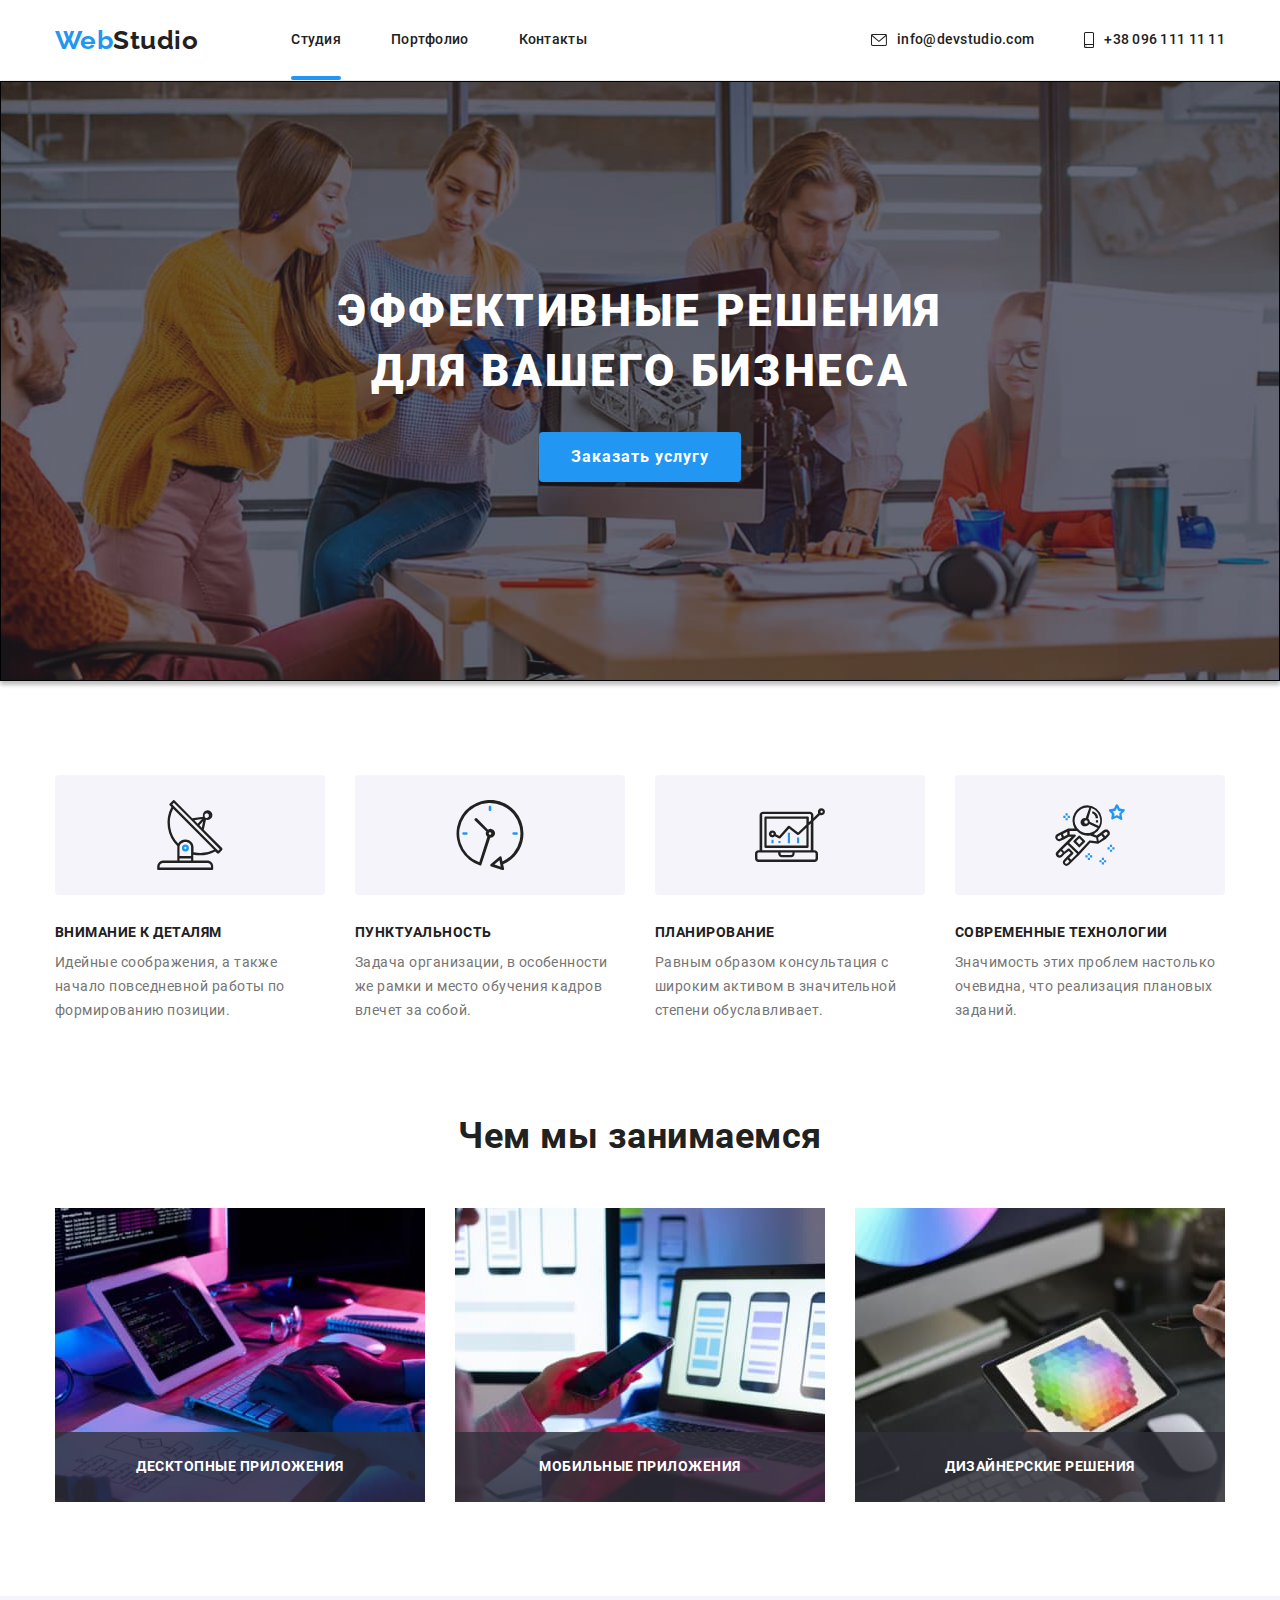
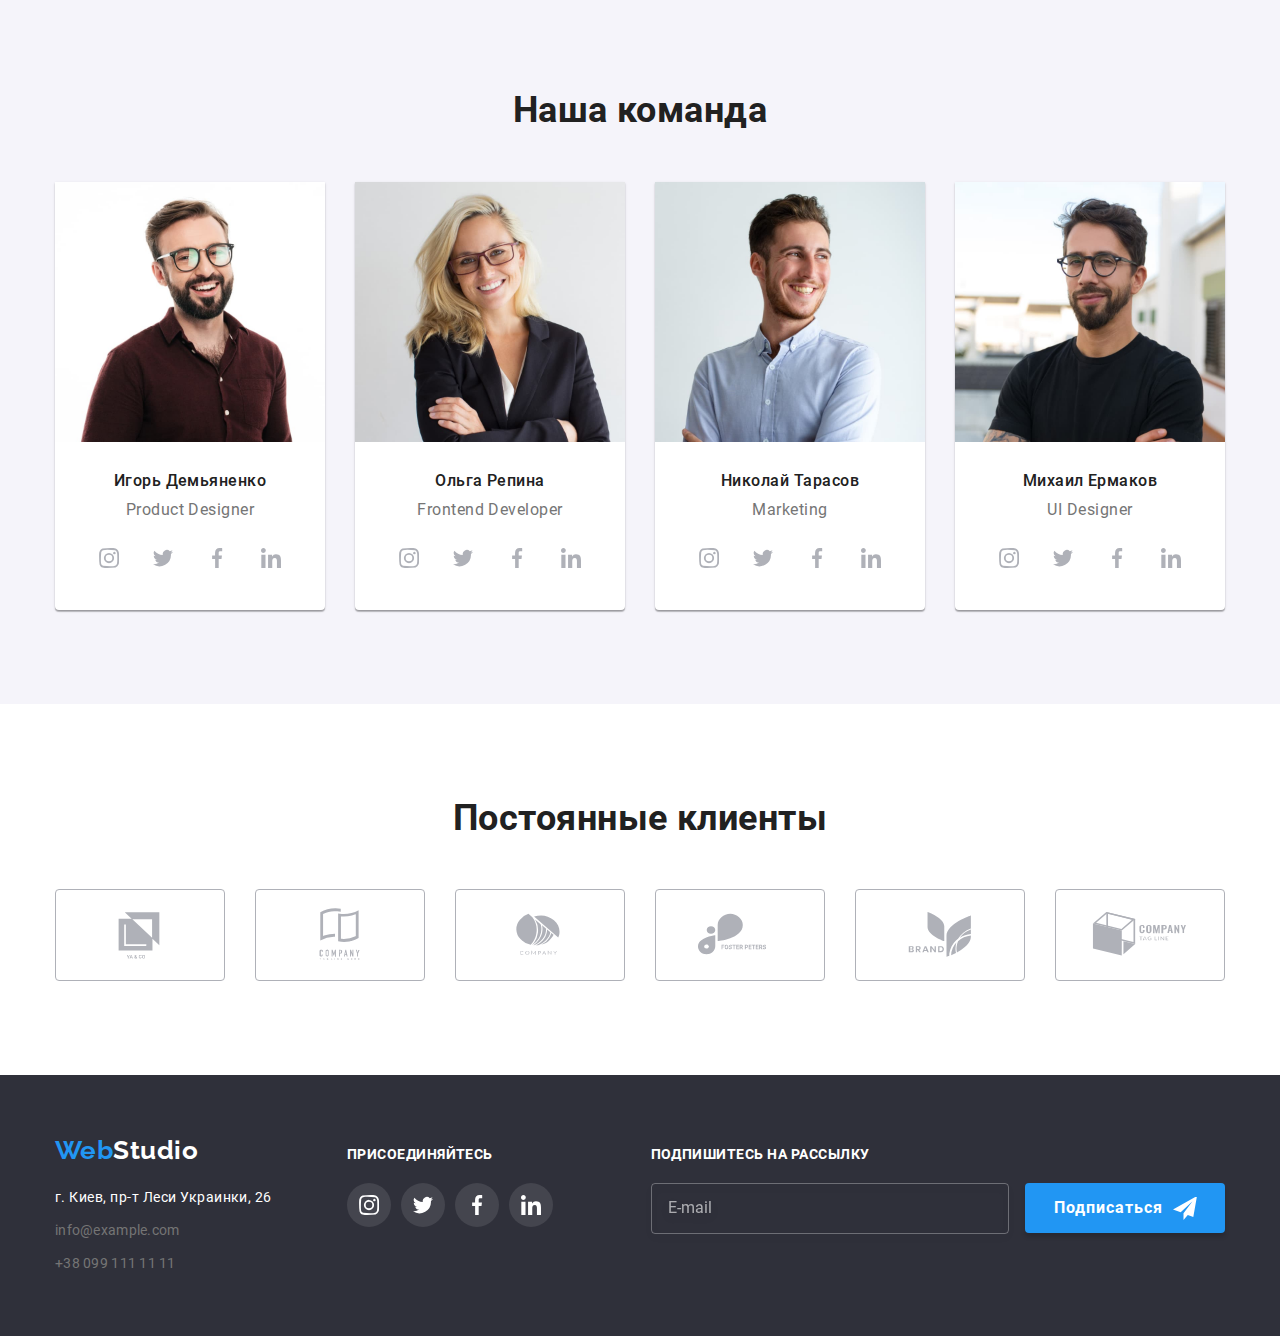
==== index.html @ 1289145c "Initial commit" ====
<!DOCTYPE html>
<html lang="ru">
  <head>
    <meta charset="UTF-8" />
    <meta http-equiv="X-UA-Compatible" content="IE=edge" />
    <meta name="viewport" content="width=device-width, initial-scale=1.0" />
    <title>WebStudio</title>
    <!-- <link rel="preconnect" href="https://fonts.googleapis.com" />
    <link rel="preconnect" href="https://fonts.gstatic.com" crossorigin />
    <link
      href="https://fonts.googleapis.com/css2?family=Raleway:wght@700&family=Roboto:wght@400;500;700;900&display=swap"
      rel="stylesheet"
    /> -->
    <!-- <link
      rel="stylesheet"
      href="https://cdnjs.cloudflare.com/ajax/libs/modern-normalize/1.1.0/modern-normalize.min.css"
      integrity="sha512-wpPYUAdjBVSE4KJnH1VR1HeZfpl1ub8YT/NKx4PuQ5NmX2tKuGu6U/JRp5y+Y8XG2tV+wKQpNHVUX03MfMFn9Q=="
      crossorigin="anonymous"
      referrerpolicy="no-referrer"
    /> -->
    <link rel="stylesheet" href="./css/main.min.css" />
  </head>
  <body>
    <!-- Шапка сайта-->
    <header class="header">
      <div class="container header__container">
        <nav class="nav">
          <a href="./index.html" class="logo logo--primary">
            <span class="logo__web">Web</span>Studio</a
          >
          <ul class="site-nav">
            <li class="site-nav__item">
              <a
                href="./index.html"
                class="site-nav__link site-nav__link--current link"
                >Студия</a
              >
            </li>
            <li class="site-nav__item">
              <a href="./portfolio.html" class="site-nav__link link"
                >Портфолио</a
              >
            </li>
            <li class="site-nav__item">
              <a href="#" class="site-nav__link link">Контакты</a>
            </li>
          </ul>
        </nav>
        <ul class="auth-nav">
          <li class="auth-nav__item">
            <a href="mailto:info@devstudio.com" class="auth-nav__link link"
              ><svg
                class="auth-nav__icon"
                width="16px"
                height="12px"
                aria-hidden="true"
              >
                <use href="./images/symbol-defs.svg#icon-mail"></use>
              </svg>
              info@devstudio.com
            </a>
          </li>
          <li class="auth-nav__item">
            <a href="tel:+380961111111" class="auth-nav__link link">
              <svg
                class="auth-nav__icon"
                width="10px"
                height="16px"
                aria-hidden="true"
              >
                <use href="./images/symbol-defs.svg#icon-phone"></use>
              </svg>
              +38 096 111 11 11
            </a>
          </li>
        </ul>
      </div>
    </header>

    <!-- Уникальный контент сайта -->
    <main>
      <!-- Герой сайта-->
      <section class="hero">
        <div class="container">
          <h1 class="hero__title">Эффективные решения для вашего бизнеса</h1>
          <button type="button" class="hero__button" data-modal-open>
            Заказать услугу
          </button>
        </div>
      </section>
      <!-- Особенности сайта -->
      <section class="feauturies-section section">
        <div class="container">
          <h2 class="visually-hidden">Особенности сайта</h2>
          <ul class="feauturies-section__list">
            <li class="feauturies-section__item">
              <div class="feauturies-section__icon">
                <svg class="feauturies-section__anim" aria-hidden="true">
                  <use href="./images/symbol-defs.svg#icon-antenna"></use>
                </svg>
              </div>
              <h3 class="feauturies-section__title">Внимание к деталям</h3>
              <p class="feauturies-section__text">
                Идейные соображения, а также начало повседневной работы по
                формированию позиции.
              </p>
            </li>
            <li class="feauturies-section__item">
              <div class="feauturies-section__icon">
                <svg class="feauturies-section__anim" aria-hidden="true">
                  <use href="./images/symbol-defs.svg#icon-clock"></use>
                </svg>
              </div>
              <h3 class="feauturies-section__title">Пунктуальность</h3>
              <p class="feauturies-section__text">
                Задача организации, в особенности же рамки и место обучения
                кадров влечет за собой.
              </p>
            </li>
            <li class="feauturies-section__item">
              <div class="feauturies-section__icon">
                <svg class="feauturies-section__anim" aria-hidden="true">
                  <use href="./images/symbol-defs.svg#icon-diagram"></use>
                </svg>
              </div>
              <h3 class="feauturies-section__title">Планирование</h3>
              <p class="feauturies-section__text">
                Равным образом консультация с широким активом в значительной
                степени обуславливает.
              </p>
            </li>
            <li class="feauturies-section__item">
              <div class="feauturies-section__icon">
                <svg class="feauturies-section__anim" aria-hidden="true">
                  <use href="./images/symbol-defs.svg#icon-astronaut"></use>
                </svg>
              </div>
              <h3 class="feauturies-section__title">Современные технологии</h3>
              <p class="feauturies-section__text">
                Значимость этих проблем настолько очевидна, что реализация
                плановых заданий.
              </p>
            </li>
          </ul>
        </div>
      </section>
      <!-- Чем мы занимаемся -->
      <section class="specifics-section section">
        <div class="container">
          <h2 class="specifics-section__title title">Чем мы занимаемся</h2>
          <ul class="specifics-section__list">
            <li>
              <div class="specifics-section__cards">
                <img
                  src="./images/studio/computer.jpg"
                  alt="Компьютер"
                  width="370"
                />
                <div class="specifics-section__depiction">
                  <p class="specifics-section__text">Десктопные приложения</p>
                </div>
              </div>
            </li>
            <li>
              <div class="specifics-section__cards">
                <img
                  src="./images/studio/phone.jpg"
                  alt="Телефон"
                  width="370"
                />
                <div class="specifics-section__depiction">
                  <p class="specifics-section__text">Мобильные приложения</p>
                </div>
              </div>
            </li>
            <li>
              <div class="specifics-section__cards">
                <img
                  src="./images/studio/tablet.jpg"
                  alt="Планшет"
                  width="370"
                />
                <div class="specifics-section__depiction">
                  <p class="specifics-section__text">Дизайнерские решения</p>
                </div>
              </div>
            </li>
          </ul>
        </div>
      </section>
      <!-- Наша команда -->
      <section class="team-section section">
        <div class="container">
          <h2 class="team-section__title title">Наша команда</h2>
          <ul class="team-section__list">
            <li class="team-section__avatar">
              <img
                src="./images/studio/igor.jpg"
                alt="Фото Игоря"
                width="270"
              />
              <div class="team-section__team-wrapper">
                <h3 class="team-section__name">Игорь Демьяненко</h3>
                <p class="team-section__job">Product Designer</p>
                <ul class="social-networks">
                  <li class="social-networks__item">
                    <a
                      class="social-networks__link social-networks__link--in-avatar"
                      href="#"
                    >
                      <svg
                        class="social-networks__icon"
                        aria-label="Перейти на сайт Инстаграм"
                      >
                        <use
                          href="./images/symbol-defs.svg#icon-instagram"
                        ></use>
                      </svg>
                    </a>
                  </li>
                  <li class="social-networks__item">
                    <a
                      class="social-networks__link social-networks__link--in-avatar"
                      href="#"
                    >
                      <svg
                        class="social-networks__icon"
                        aria-label="Перейти на сайт Твиттер"
                      >
                        <use href="./images/symbol-defs.svg#icon-twitter"></use>
                      </svg>
                    </a>
                  </li>
                  <li class="social-networks__item">
                    <a
                      class="social-networks__link social-networks__link--in-avatar"
                      href="#"
                    >
                      <svg
                        class="social-networks__icon"
                        aria-label="Перейти на сайт Фейсбук"
                      >
                        <use
                          href="./images/symbol-defs.svg#icon-facebook"
                        ></use>
                      </svg>
                    </a>
                  </li>
                  <li class="social-networks__item">
                    <a
                      class="social-networks__link social-networks__link--in-avatar"
                      href="#"
                    >
                      <svg
                        class="social-networks__icon"
                        aria-label="Перейти на сайт Линкедин"
                      >
                        <use
                          href="./images/symbol-defs.svg#icon-linkedin"
                        ></use>
                      </svg>
                    </a>
                  </li>
                </ul>
              </div>
            </li>
            <li class="team-section__avatar">
              <img
                src="./images/studio/olga.jpg"
                alt="Фото Ольги"
                width="270"
              />
              <div class="team-section__team-wrapper">
                <h3 class="team-section__name">Ольга Репина</h3>
                <p class="team-section__job">Frontend Developer</p>
                <ul class="social-networks">
                  <li class="social-networks__item">
                    <a
                      class="social-networks__link social-networks__link--in-avatar"
                      href="#"
                    >
                      <svg
                        class="social-networks__icon"
                        aria-label="Перейти на сайт Инстаграм"
                      >
                        <use
                          href="./images/symbol-defs.svg#icon-instagram"
                        ></use>
                      </svg>
                    </a>
                  </li>
                  <li class="social-networks__item">
                    <a
                      class="social-networks__link social-networks__link--in-avatar"
                      href="#"
                    >
                      <svg
                        class="social-networks__icon"
                        aria-label="Перейти на сайт Твиттер"
                      >
                        <use href="./images/symbol-defs.svg#icon-twitter"></use>
                      </svg>
                    </a>
                  </li>
                  <li class="social-networks__item">
                    <a
                      class="social-networks__link social-networks__link--in-avatar"
                      href="#"
                    >
                      <svg
                        class="social-networks__icon"
                        aria-label="Перейти на сайт Фейсбук"
                      >
                        <use
                          href="./images/symbol-defs.svg#icon-facebook"
                        ></use>
                      </svg>
                    </a>
                  </li>
                  <li class="social-networks__item">
                    <a
                      class="social-networks__link social-networks__link--in-avatar"
                      href="#"
                    >
                      <svg
                        class="social-networks__icon"
                        aria-label="Перейти на сайт Линкедин"
                      >
                        <use
                          href="./images/symbol-defs.svg#icon-linkedin"
                        ></use>
                      </svg>
                    </a>
                  </li>
                </ul>
              </div>
            </li>
            <li class="team-section__avatar">
              <img
                src="./images/studio/nikolay.jpg"
                alt="Фото Николая"
                width="270"
              />
              <div class="team-section__team-wrapper">
                <h3 class="team-section__name">Николай Тарасов</h3>
                <p class="team-section__job">Marketing</p>
                <ul class="social-networks">
                  <li class="social-networks__item">
                    <a
                      class="social-networks__link social-networks__link--in-avatar"
                      href="#"
                    >
                      <svg
                        class="social-networks__icon"
                        aria-label="Перейти на сайт Инстаграм"
                      >
                        <use
                          href="./images/symbol-defs.svg#icon-instagram"
                        ></use>
                      </svg>
                    </a>
                  </li>
                  <li class="social-networks__item">
                    <a
                      class="social-networks__link social-networks__link--in-avatar"
                      href="#"
                    >
                      <svg
                        class="social-networks__icon"
                        aria-label="Перейти на сайт Таиттер"
                      >
                        <use href="./images/symbol-defs.svg#icon-twitter"></use>
                      </svg>
                    </a>
                  </li>
                  <li class="social-networks__item">
                    <a
                      class="social-networks__link social-networks__link--in-avatar"
                      href="#"
                    >
                      <svg
                        class="social-networks__icon"
                        aria-label="Перейти на сайт Фейсбук"
                      >
                        <use
                          href="./images/symbol-defs.svg#icon-facebook"
                        ></use>
                      </svg>
                    </a>
                  </li>
                  <li class="social-networks__item">
                    <a
                      class="social-networks__link social-networks__link--in-avatar"
                      href="#"
                    >
                      <svg
                        class="social-networks__icon"
                        aria-label="Перейти на сайт Линкедин"
                      >
                        <use
                          href="./images/symbol-defs.svg#icon-linkedin"
                        ></use>
                      </svg>
                    </a>
                  </li>
                </ul>
              </div>
            </li>
            <li class="team-section__avatar">
              <img
                src="./images/studio/michael.jpg"
                alt="Фото Михаила"
                width="270"
              />
              <div class="team-section__team-wrapper">
                <h3 class="team-section__name">Михаил Ермаков</h3>
                <p class="team-section__job">UI Designer</p>
                <ul class="social-networks">
                  <li class="social-networks__item">
                    <a
                      class="social-networks__link social-networks__link--in-avatar"
                      href="#"
                    >
                      <svg
                        class="social-networks__icon"
                        aria-label="Перейти на сайт Инстаграм"
                      >
                        <use
                          href="./images/symbol-defs.svg#icon-instagram"
                        ></use>
                      </svg>
                    </a>
                  </li>
                  <li class="social-networks__item">
                    <a
                      class="social-networks__link social-networks__link--in-avatar"
                      href="#"
                    >
                      <svg
                        class="social-networks__icon"
                        aria-label="Перейти на сайт Твиттер"
                      >
                        <use href="./images/symbol-defs.svg#icon-twitter"></use>
                      </svg>
                    </a>
                  </li>
                  <li class="social-networks__item">
                    <a
                      class="social-networks__link social-networks__link--in-avatar"
                      href="#"
                    >
                      <svg
                        class="social-networks__icon"
                        aria-label="Перейти на сайт Фейсбук"
                      >
                        <use
                          href="./images/symbol-defs.svg#icon-facebook"
                        ></use>
                      </svg>
                    </a>
                  </li>
                  <li class="social-networks__item">
                    <a
                      class="social-networks__link social-networks__link--in-avatar"
                      href="#"
                    >
                      <svg
                        class="social-networks__icon"
                        aria-label="Перейти на сайт Линкедин"
                      >
                        <use
                          href="./images/symbol-defs.svg#icon-linkedin"
                        ></use>
                      </svg>
                    </a>
                  </li>
                </ul>
              </div>
            </li>
          </ul>
        </div>
      </section>
    </main>

    <!-- Постоянные клиенты -->
    <section class="clients-section section">
      <div class="container">
        <h2 class="clients-section__title title">Постоянные клиенты</h2>
        <ul class="clients-section__list">
          <li class="clients-section__item">
            <a class="clients-section__link" href="#">
              <svg
                class="clients-section__icon"
                aria-label="Перейти на страницу клиента"
              >
                <use href="./images/symbol-defs.svg#icon-client1"></use>
              </svg>
            </a>
          </li>
          <li class="clients-section__item">
            <a class="clients-section__link" href="#">
              <svg
                class="clients-section__icon"
                aria-label="Перейти на страницу клиента"
              >
                <use href="./images/symbol-defs.svg#icon-client2"></use>
              </svg>
            </a>
          </li>
          <li class="clients-section__item">
            <a class="clients-section__link" href="#"
              ><svg
                class="clients-section__icon"
                aria-label="Перейти на страницу клиента"
              >
                <use href="./images/symbol-defs.svg#icon-client3"></use></svg
            ></a>
          </li>
          <li class="clients-section__item">
            <a class="clients-section__link" href="#"
              ><svg
                class="clients-section__icon"
                aria-label="Перейти на страницу клиента"
              >
                <use href="./images/symbol-defs.svg#icon-client4"></use></svg
            ></a>
          </li>
          <li class="clients-section__item">
            <a class="clients-section__link" href="#"
              ><svg
                class="clients-section__icon"
                aria-label="Перейти на страницу клиента"
              >
                <use href="./images/symbol-defs.svg#icon-client5"></use></svg
            ></a>
          </li>
          <li class="clients-section__item">
            <a class="clients-section__link" href="#"
              ><svg
                class="clients-section__icon"
                aria-label="Перейти на страницу клиента"
              >
                <use href="./images/symbol-defs.svg#icon-client6"></use></svg
            ></a>
          </li>
        </ul>
      </div>
    </section>

    <!-- Подвал сайта -->
    <footer class="footer">
      <div class="container footer__container">
        <div>
          <a href="./index.html" class="logo logo--secondary">
            <span class="logo__web">Web</span>Studio</a
          >
          <address class="address">
            <p class="address__text">г. Киев, пр-т Леси Украинки, 26</p>
            <ul>
              <li class="address__item">
                <a href="mailto:info@example.com" class="address__link link"
                  >info@example.com</a
                >
              </li>
              <li>
                <a href="tel:+380991111111" class="address__link link"
                  >+38 099 111 11 11</a
                >
              </li>
            </ul>
          </address>
        </div>
        <div class="cta">
          <p class="cta__title">Присоединяйтесь</p>
          <ul class="social-networks">
            <li class="social-networks__item">
              <a
                class="social-networks__link social-networks__link--in-footer"
                href="#"
              >
                <svg
                  class="social-networks__icon"
                  aria-label="Перейти на сайт Инстаграм"
                >
                  <use href="./images/symbol-defs.svg#icon-instagram"></use>
                </svg>
              </a>
            </li>
            <li class="social-networks__item">
              <a
                class="social-networks__link social-networks__link--in-footer"
                href="#"
              >
                <svg
                  class="social-networks__icon"
                  aria-label="Перейти на сайт Твиттер"
                >
                  <use href="./images/symbol-defs.svg#icon-twitter"></use>
                </svg>
              </a>
            </li>
            <li class="social-networks__item">
              <a
                class="social-networks__link social-networks__link--in-footer"
                href="#"
              >
                <svg
                  class="social-networks__icon"
                  aria-label="Перейти на сайт Фейсбук"
                >
                  <use href="./images/symbol-defs.svg#icon-facebook"></use>
                </svg>
              </a>
            </li>
            <li class="social-networks__item">
              <a
                class="social-networks__link social-networks__link--in-footer"
                href="#"
              >
                <svg
                  class="social-networks__icon"
                  aria-label="Перейти на сайт Линкедин"
                >
                  <use href="./images/symbol-defs.svg#icon-linkedin"></use>
                </svg>
              </a>
            </li>
          </ul>
        </div>
        <div>
          <form name="subscribe-form" autocomplete="off">
            <label class="subscribe-form__text cta__title" for="user-email"
              >Подпишитесь на рассылку</label
            >
            <input
              class="subscribe-form__input"
              type="email"
              name="user-email"
              id="user-email"
              placeholder="E-mail"
              required
            />
            <div class="subscribe-form__thumb">
              <button class="subscribe-form__button" type="submit">
                Подписаться
                <svg class="subscribe-form__icon" aria-hidden="true">
                  <use href="./images/icons.svg#icon-telegram"></use>
                </svg>
              </button>
            </div>
          </form>
        </div>
      </div>
    </footer>

    <!-- Модальное окно -->
    <div class="backdrop is-hidden" data-modal>
      <div class="modal">
        <button class="modal__close-button" type="button" data-modal-close>
          <svg class="modal__icon-close" aria-label="Закрыть окно">
            <use href="./images/symbol-defs.svg#icon-close-modal"></use>
          </svg>
        </button>
        <h2 class="modal__title">Оставьте свои данные, мы вам перезвоним</h2>
        <form name="callback-form" autocomplete="off">
          <div class="font-field">
            <label class="font-field__label" for="user-name">Имя</label>
            <div class="font-field__thumb">
              <input
                class="font-field__input"
                type="text"
                name="user-name"
                id="user-name"
                required
              />
              <svg class="font-field__icon" aria-hidden="true">
                <use href="./images/icons.svg#icon-person"></use>
              </svg>
            </div>
          </div>
          <div class="font-field">
            <label class="font-field__label" for="user-phone">Телефон</label>
            <div class="font-field__thumb">
              <input
                class="font-field__input"
                type="tel"
                name="user-phone"
                id="user-phone"
                required
              />
              <svg class="font-field__icon" aria-hidden="true">
                <use href="./images/icons.svg#icon-phone-form"></use>
              </svg>
            </div>
          </div>
          <div class="font-field">
            <label class="font-field__label" for="user-mail">Почта</label>
            <div class="font-field__thumb">
              <input
                class="font-field__input"
                type="email"
                name="user-mail"
                id="user-mail"
                required
              />
              <svg class="font-field__icon" aria-hidden="true">
                <use href="./images/icons.svg#icon-mail-form"></use>
              </svg>
            </div>
          </div>
          <div>
            <label class="font-field__label" for="user-comment"
              >Комментарий</label
            >
            <textarea
              class="font-field__textarea"
              id="user-comment"
              name="user-comment"
              placeholder="Введите текст"
            ></textarea>
          </div>
          <div class="checkbox">
            <label class="checkbox__text">
              <input
                class="checkbox__check visually-hidden"
                type="checkbox"
                name="terms-condition"
              />
              <svg class="checkbox__icon" aria-hidden="true">
                <use href="./images/icons.svg#icon-not-check"></use>
                <use
                  class="checkbox__icon--check"
                  href="./images/icons.svg#icon-check"
                ></use>
              </svg>
              Соглашаюсь с рассылкой и принимаю
            </label>
            <a class="checkbox__link" href="">Условия договора</a>
          </div>
          <button class="modal__form-button" type="submit">Отправить</button>
        </form>
      </div>
    </div>

    <script src="./js/modal.js"></script>
  </body>
</html>
---- css/main.min.css ----
@font-face{font-family:"Raleway";src:local("Raleway"),url("../fonts/Raleway-Bold.woff2") format("woff2"),url("../fonts/Raleway-Bold.woff") format("woff"),url("../fonts/Raleway-Bold.ttf") format("truetype"),url("../fonts/Raleway-Bold.svg#Raleway-Bold") format("svg");font-weight:700;font-style:normal;font-display:swap}@font-face{font-family:"Roboto";src:local("Roboto"),url("../fonts/Roboto-Black.woff2") format("woff2"),url("../fonts/Roboto-Black.woff") format("woff"),url("../fonts/Roboto-Black.ttf") format("truetype"),url("../fonts/Roboto-Black.svg#Roboto-Black") format("svg");font-weight:900;font-style:normal;font-display:swap}@font-face{font-family:"Roboto";src:local("Roboto"),url("../fonts/Roboto-Bold.woff2") format("woff2"),url("../fonts/Roboto-Bold.woff") format("woff"),url("../fonts/Roboto-Bold.ttf") format("truetype"),url("../fonts/Roboto-Bold.svg#Roboto-Bold") format("svg");font-weight:700;font-style:normal;font-display:swap}@font-face{font-family:"Roboto";src:local("Roboto"),url("../fonts/Roboto-Regular.woff2") format("woff2"),url("../fonts/Roboto-Regular.woff") format("woff"),url("../fonts/Roboto-Regular.ttf") format("truetype"),url("../fonts/Roboto-Regular.svg#Roboto-Regular") format("svg");font-weight:400;font-style:normal;font-display:swap}@font-face{font-family:"Roboto";src:local("Roboto"),url("../fonts/Roboto-Medium.woff2") format("woff2"),url("../fonts/Roboto-Medium.woff") format("woff"),url("../fonts/Roboto-Medium.ttf") format("truetype"),url("../fonts/Roboto-Medium.svg#Roboto-Medium") format("svg");font-weight:500;font-style:normal;font-display:swap}/*! modern-normalize v1.1.0 | MIT License | https://github.com/sindresorhus/modern-normalize */*,::before,::after{box-sizing:border-box}html{line-height:1.15;-webkit-text-size-adjust:100%;-moz-tab-size:4;-o-tab-size:4;tab-size:4}body{margin:0;font-family:system-ui,-apple-system,"Segoe UI",Roboto,Helvetica,Arial,sans-serif,"Apple Color Emoji","Segoe UI Emoji"}hr{height:0;color:inherit}abbr[title]{-webkit-text-decoration:underline dotted;text-decoration:underline dotted}b,strong{font-weight:bolder}code,kbd,samp,pre{font-family:ui-monospace,SFMono-Regular,Consolas,"Liberation Mono",Menlo,monospace;font-size:1em}small{font-size:80%}sub,sup{font-size:75%;line-height:0;position:relative;vertical-align:baseline}sub{bottom:-0.25em}sup{top:-0.5em}table{text-indent:0;border-color:inherit}button,input,optgroup,select,textarea{font-family:inherit;font-size:100%;line-height:1.15;margin:0}button,select{text-transform:none}button,[type=button],[type=reset],[type=submit]{-webkit-appearance:button}::-moz-focus-inner{border-style:none;padding:0}:-moz-focusring{outline:1px dotted ButtonText}:-moz-ui-invalid{box-shadow:none}legend{padding:0}progress{vertical-align:baseline}::-webkit-inner-spin-button,::-webkit-outer-spin-button{height:auto}[type=search]{-webkit-appearance:textfield;outline-offset:-2px}::-webkit-search-decoration{-webkit-appearance:none}::-webkit-file-upload-button{-webkit-appearance:button;font:inherit}summary{display:list-item}:root{--primary-text-color: #757575;--title-text-color: #212121;--primary-section-color: #fff;--visual-text-color: #2196f3;--header-footer-color: #2f303a;--additional-section-color: #f5f4fa;--icon-client-color: #afb1B8;--timing-function: cubic-bezier(0.4, 0, 0.2, 1)}body{background-color:var(--primary-section-color);color:var(--primary-text-color);font-family:"Roboto",sans-serif;letter-spacing:.03em}ul{list-style:none;padding:0px;margin:0px}a{text-decoration:none}button{cursor:pointer}img{display:block}h1,h2,h3,h4,p{margin:0}:focus{outline:none}.visually-hidden{position:absolute;width:1px;height:1px;margin:-1px;border:0;padding:0;white-space:nowrap;-webkit-clip-path:inset(100%);clip-path:inset(100%);clip:rect(0 0 0 0);overflow:hidden}.is-hidden{opacity:0;visibility:hidden;pointer-events:none}.container{width:1200px;margin:0 auto;padding:0px 15px}.link{color:var(--title-text-color);font-weight:500;font-size:14px;line-height:1.14;letter-spacing:.02em;transition:color 250ms var(--timing-function)}.title{color:var(--title-text-color);font-weight:700;font-size:36px;line-height:1.16;text-align:center}.team-section__title,.specifics-section__title,.clients-section__title{margin-bottom:50px}.section{padding-top:94px;padding-bottom:94px}.logo{font-family:"Raleway",sans-serif;font-weight:700;font-size:26px;line-height:1.19}.logo--primary{color:var(--title-text-color)}.logo__web{color:var(--visual-text-color)}.logo--secondary{display:inline-block;margin:0px 0px 20px 0px;color:var(--primary-section-color)}.header{border-bottom:1px solid #ececec}.header__container{display:flex;align-items:center}.nav{display:flex;align-items:center}.site-nav{display:flex;margin-left:93px}.site-nav__item+.site-nav__item{margin-left:50px}.site-nav__link{position:relative;display:block;padding-top:32px;padding-bottom:32px}.site-nav__link::after{position:absolute;content:"";display:block;bottom:0;left:0;width:100%;height:4px;background-color:var(--visual-text-color);border-radius:2px;opacity:0}.site-nav__link--current::after{opacity:1}.site-nav__link:hover,.site-nav__link:focus{color:var(--visual-text-color)}.auth-nav{display:flex;margin-left:auto}.auth-nav__item+.auth-nav__item{margin-left:50px}.auth-nav__link{display:flex;align-items:center;padding-top:32px;padding-bottom:32px}.auth-nav__link:hover,.auth-nav__link:focus{color:var(--visual-text-color)}.auth-nav__icon{margin-right:10px;fill:currentColor}.hero{text-align:center;padding:200px 0px;height:600px;max-width:1600px;margin-left:auto;margin-right:auto;border:1px solid #000;box-shadow:0px 4px 4px rgba(0,0,0,.25);background-color:var(--header-footer-color);background-image:linear-gradient(to right, rgba(47, 48, 58, 0.4), rgba(47, 48, 58, 0.4)),url(../images/studio/hero.jpg);background-repeat:no-repeat;background-size:cover;background-position:center}.hero__title{margin-left:auto;margin-right:auto;margin-bottom:30px;width:696px;color:var(--primary-section-color);font-weight:900;font-size:44px;line-height:1.36;letter-spacing:.06em;text-transform:uppercase}.hero__button{border-radius:4px;padding:10px 32px;border:0;color:var(--primary-section-color);background-color:var(--visual-text-color);font-weight:700;font-size:16px;line-height:1.87;letter-spacing:.06em;transition:background-color 250ms var(--timing-function)}.hero__button:hover,.hero__button:focus{background-color:#188ce8}.feauturies-section__list{display:flex}.feauturies-section__item+.feauturies-section__item{margin-left:30px}.feauturies-section__title{margin-bottom:10px;color:var(--title-text-color);font-weight:700;font-size:14px;line-height:1.14;text-transform:uppercase}.feauturies-section__text{font-size:14px;line-height:1.7}.feauturies-section__icon{display:flex;align-items:center;justify-content:center;width:270px;height:120px;background-color:var(--additional-section-color);margin-bottom:30px;border-radius:4px}.feauturies-section__anim{width:70px;height:70px}.specifics-section{padding-top:0px}.specifics-section__list{display:flex;justify-content:space-between}.specifics-section__cards{position:relative;transform:scale(1);transition:transform 250ms var(--timing-function)}.specifics-section__cards:hover{transform:scale(1.1)}.specifics-section__depiction{position:absolute;bottom:0;left:0;width:100%;padding:27px 0px;background-color:rgba(47,48,58,.8)}.specifics-section__text{font-weight:700;font-size:14px;line-height:1.14;text-align:center;text-transform:uppercase;color:var(--primary-section-color)}.team-section{background-color:var(--additional-section-color)}.team-section__name{margin-bottom:10px;color:var(--title-text-color);font-weight:500;font-size:16px;line-height:1.18;text-align:center}.team-section__job{margin-bottom:16px;font-size:16px;line-height:1.18;text-align:center}.team-section__team-wrapper{padding:30px 0px}.team-section__list{display:flex;justify-content:space-between}.team-section__avatar{background-color:var(--primary-section-color);border-radius:0px 0px 4px 4px;box-shadow:0px 1px 3px rgba(0,0,0,.12),0px 1px 1px rgba(0,0,0,.14),0px 2px 1px rgba(0,0,0,.2)}.social-networks{display:flex;gap:10px;justify-content:center}.social-networks__link{display:flex;align-items:center;justify-content:center;width:44px;height:44px;border-radius:50%;transition:color 250ms var(--timing-function),background-color 250ms var(--timing-function)}.social-networks__link--in-avatar{color:var(--icon-client-color)}.social-networks__link--in-avatar:hover,.social-networks__link--in-avatar:focus{color:var(--primary-section-color);background-color:var(--visual-text-color)}.social-networks__link--in-footer{color:var(--primary-section-color);background:rgba(255,255,255,.1)}.social-networks__link--in-footer:hover,.social-networks__link--in-footer:focus{background-color:var(--visual-text-color)}.social-networks__icon{width:20px;height:20px;fill:currentColor}.clients-section__list{display:flex;gap:30px}.clients-section__link{display:flex;align-items:center;justify-content:center;width:170px;height:92px;border:1px solid var(--icon-client-color);border-radius:4px;color:var(--icon-client-color);transition:color 250ms var(--timing-function),border 250ms var(--timing-function)}.clients-section__link:hover,.clients-section__link:focus{border:1px solid var(--visual-text-color);color:var(--visual-text-color)}.clients-section__icon{width:106px;height:60px;fill:currentColor}.menu{display:flex;justify-content:center;margin-bottom:50px;gap:8px}.menu__button{display:inline-block;border-radius:4px;padding:6px 22px;border:0;color:var(--title-text-color);background-color:var(--additional-section-color);font-weight:500;font-size:16px;line-height:1.6;text-align:center;transition:color 250ms var(--timing-function),background-color 250ms var(--timing-function)}.menu__button:focus,.menu__button:hover{color:var(--primary-section-color);background-color:var(--visual-text-color);box-shadow:0px 3px 1px rgba(0,0,0,.1),0px 1px 2px rgba(0,0,0,.08),0px 2px 2px rgba(0,0,0,.12)}.menu__button--current{color:var(--primary-section-color);background-color:var(--visual-text-color);box-shadow:0px 3px 1px rgba(0,0,0,.1),0px 1px 2px rgba(0,0,0,.08),0px 2px 2px rgba(0,0,0,.12)}.portfolio__list{display:flex;flex-wrap:wrap;gap:30px}.card__title{margin-bottom:4px;color:var(--title-text-color);font-weight:700;font-size:18px;line-height:2;letter-spacing:.06em}.card__text{font-size:16px;line-height:1.87}.card__box{padding:20px 24px;border-bottom:1px solid #eee;border-right:1px solid #eee;border-left:1px solid #eee}.card:hover{box-shadow:0px 1px 1px rgba(0,0,0,.12),0px 4px 4px rgba(0,0,0,.06),1px 4px 6px rgba(0,0,0,.16)}.card:hover .card__description{transform:translateY(0%)}.card__thumb{position:relative;overflow:hidden}.card__description{position:absolute;top:0;width:100%;height:100%;padding:63px 24px;background-color:rgba(33,150,243,.9);transform:translateY(100%);transition:transform 250ms var(--timing-function)}.card__description-text{font-size:18px;line-height:1.55;color:var(--primary-section-color)}.footer{background-color:var(--header-footer-color);padding:60px 0px}.footer__container{display:flex;align-items:baseline;justify-content:space-between}.address{font-style:normal}.address__text{margin-bottom:9px;color:var(--primary-section-color);font-size:14px;line-height:1.7}.address__link{color:var(--primary-text-color);font-weight:400;line-height:1.7}.address__link:hover,.address__link:focus{color:var(--visual-text-color)}.address__item{margin-bottom:9px}.cta{margin-left:70px;margin-right:93px}.cta__title{margin-bottom:20px;color:var(--primary-section-color);font-weight:700;font-size:14px;line-height:1.14;text-transform:uppercase}.subscribe-form__text{display:block}.subscribe-form__input{padding:15px 16px;width:358px;border:1px solid rgba(255,255,255,.3);filter:drop-shadow(0px 4px 4px rgba(0, 0, 0, 0.15));border-radius:4px;background-color:rgba(0,0,0,0);color:var(--primary-section-color);transition:border 250ms var(--timing-function)}.subscribe-form__input:focus{border:1px solid var(--visual-text-color)}.subscribe-form__input::-moz-placeholder{font-size:16px;line-height:1.25;color:rgba(255,255,255,.6)}.subscribe-form__input:-ms-input-placeholder{font-size:16px;line-height:1.25;color:rgba(255,255,255,.6)}.subscribe-form__input::placeholder{font-size:16px;line-height:1.25;color:rgba(255,255,255,.6)}.subscribe-form__button{position:relative;padding:10px 62px 10px 29px;width:200px;font-weight:700;font-size:16px;line-height:1.875;letter-spacing:.06em;color:var(--primary-section-color);background-color:var(--visual-text-color);box-shadow:0px 4px 4px rgba(0,0,0,.15);border-radius:4px;border:0;transition:background-color 250ms var(--timing-function)}.subscribe-form__button:focus,.subscribe-form__button:hover{background-color:#188ce8}.subscribe-form__thumb{display:inline-block;margin-left:12px}.subscribe-form__icon{position:absolute;top:50%;right:28px;transform:translateY(-50%);width:24px;height:24px;fill:#fff}.backdrop{position:fixed;top:0;left:0;width:100%;height:100%;background-color:rgba(0,0,0,.2);transition:opacity 250ms var(--timing-function),visibility 250ms var(--timing-function)}.backdrop.is-hidden .modal{transform:translate(-50%, -50%) scale(1.1)}.modal{padding:40px;position:absolute;top:50%;left:50%;width:528px;min-height:581px;background-color:var(--primary-section-color);box-shadow:0px 1px 3px rgba(0,0,0,.12),0px 1px 1px rgba(0,0,0,.14),0px 2px 1px rgba(0,0,0,.2);border-radius:4px;transform:translate(-50%, -50%) scale(1);transition:transform 250ms var(--timing-function)}.modal__close-button{position:absolute;top:8px;right:8px;width:30px;height:30px;background-color:var(--primary-section-color);border:1px solid rgba(0,0,0,.1);border-radius:50%}.modal__icon-close{width:11px;height:11px;fill:#000}.modal__icon-close:hover{fill:var(--visual-text-color)}.modal__title{margin-bottom:12px;font-weight:700;font-size:20px;line-height:1.15;color:var(--title-text-color)}.modal__form-button{position:relative;left:50%;transform:translateX(-50%);margin-top:30px;padding:10px 55px;width:200px;font-weight:700;font-size:16px;line-height:1.875;letter-spacing:.06em;color:var(--primary-section-color);background-color:var(--visual-text-color);box-shadow:0px 4px 4px rgba(0,0,0,.15);border-radius:4px;border:0;transition:background-color 250ms var(--timing-function)}.modal__form-button:focus,.modal__form-button:hover{background-color:#188ce8}.font-field{margin-bottom:10px}.font-field__label{display:block;margin-bottom:4px;font-size:12px;line-height:1.17;letter-spacing:.01em;color:var(--primary-text-color)}.font-field__input{padding:12px 42px;width:100%;border:1px solid rgba(33,33,33,.2);border-radius:4px;transition:border 250ms var(--timing-function)}.font-field__input:focus{border:1px solid var(--visual-text-color)}.font-field__input:focus+.font-field__icon{fill:var(--visual-text-color)}.font-field__thumb{position:relative}.font-field__icon{position:absolute;top:50%;left:12px;transform:translateY(-50%);width:18px;height:18px;fill:var(--title-text-color);transition:fill 250ms var(--timing-function)}.font-field__textarea{padding:12px 16px;margin-bottom:20px;width:100%;min-height:120px;border:1px solid rgba(33,33,33,.2);border-radius:4px;resize:none;transition:border 250ms var(--timing-function)}.font-field__textarea::-moz-placeholder{font-size:14px;line-height:1.14;letter-spacing:.01em;color:rgba(117,117,117,.5)}.font-field__textarea:-ms-input-placeholder{font-size:14px;line-height:1.14;letter-spacing:.01em;color:rgba(117,117,117,.5)}.font-field__textarea::placeholder{font-size:14px;line-height:1.14;letter-spacing:.01em;color:rgba(117,117,117,.5)}.font-field__textarea:focus{border:1px solid var(--visual-text-color)}.checkbox__text{padding-left:24px;position:relative;font-size:14px;line-height:1.7;color:var(--primary-text-color)}.checkbox__link{font-size:14px;line-height:1.7;color:var(--visual-text-color);text-decoration:underline}.checkbox__icon{top:0;left:0;position:absolute;width:16px;height:15px}.checkbox__icon--check{opacity:0;transition:opacity 250ms var(--timing-function)}.checkbox__check:checked+.checkbox__icon>.checkbox__icon--check{opacity:1}/*# sourceMappingURL=main.min.css.map */
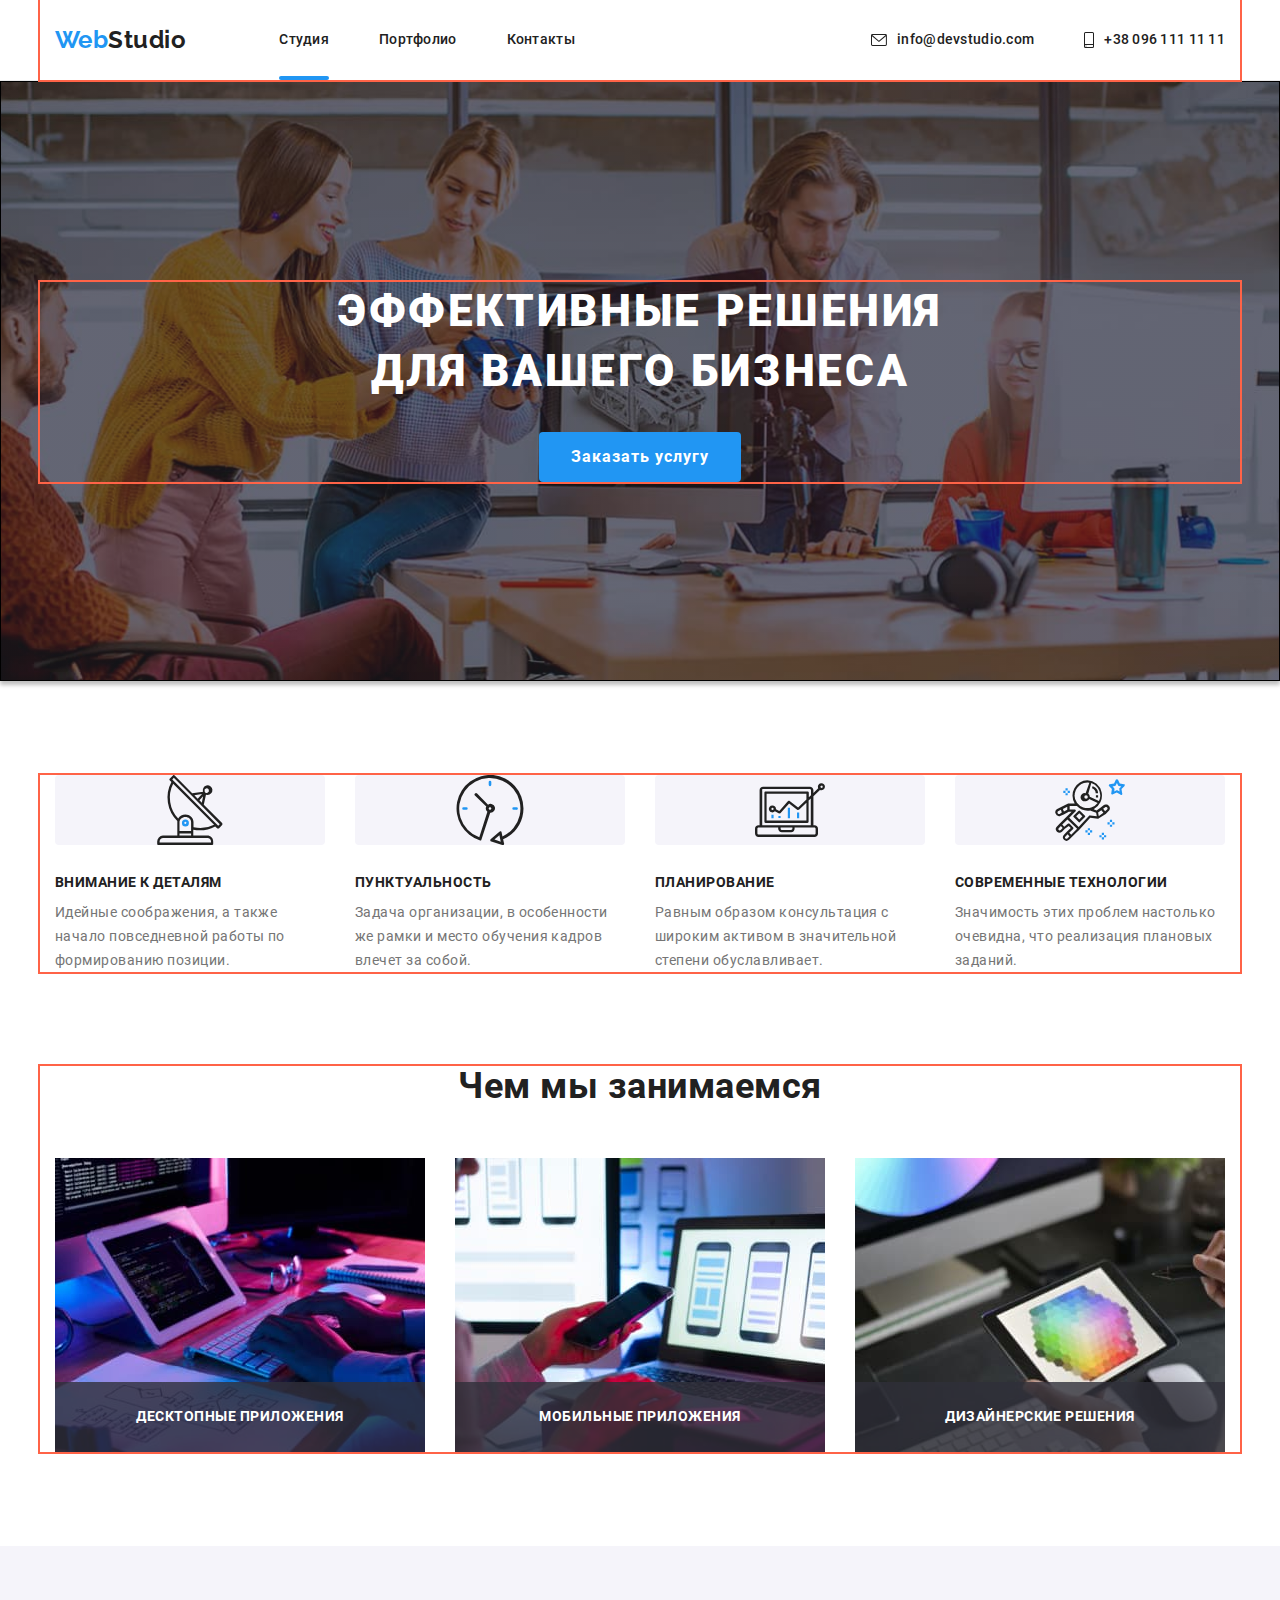
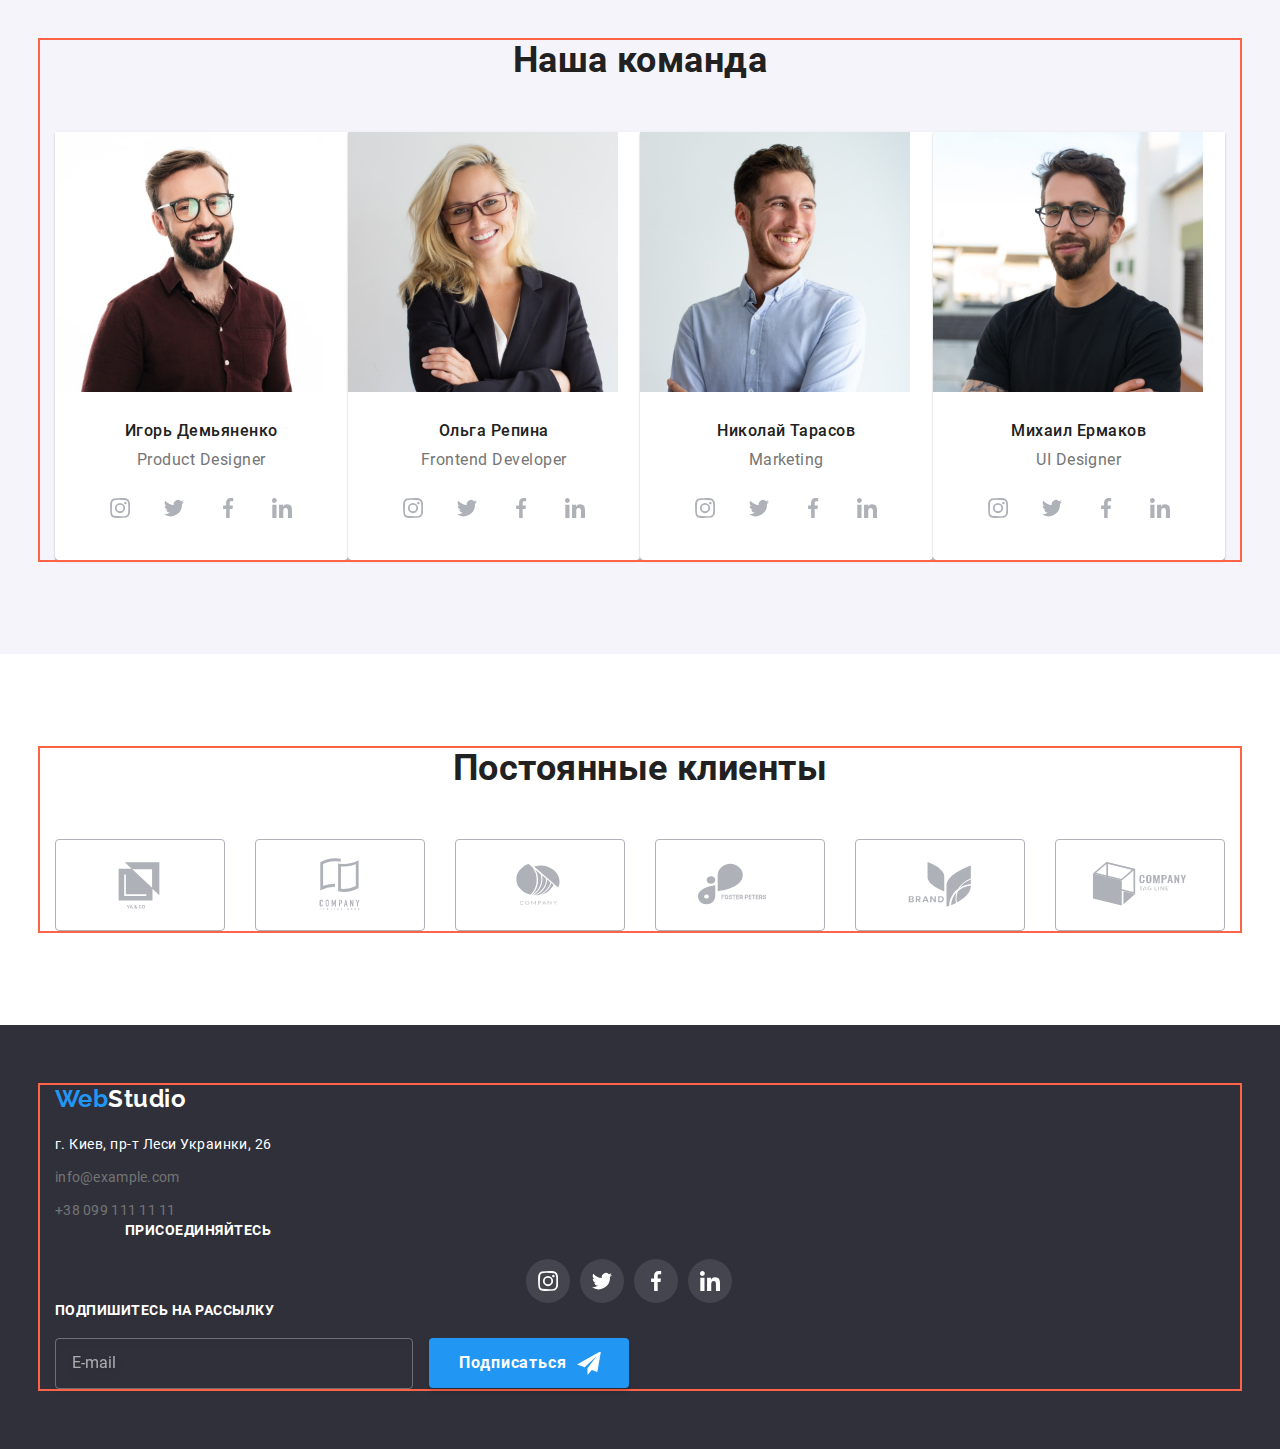
==== commit 3387c9d9: "Добавляет часть возьмой дз" ====
--- a/index.html
+++ b/index.html
@@ -24,10 +24,10 @@
     <!-- Шапка сайта-->
     <header class="header">
       <div class="container header__container">
+        <a href="./index.html" class="logo logo--primary">
+          <span class="logo__web">Web</span>Studio</a
+        >
         <nav class="nav">
-          <a href="./index.html" class="logo logo--primary">
-            <span class="logo__web">Web</span>Studio</a
-          >
           <ul class="site-nav">
             <li class="site-nav__item">
               <a
--- a/css/main.min.css
+++ b/css/main.min.css
@@ -1 +1 @@
-@font-face{font-family:"Raleway";src:local("Raleway"),url("../fonts/Raleway-Bold.woff2") format("woff2"),url("../fonts/Raleway-Bold.woff") format("woff"),url("../fonts/Raleway-Bold.ttf") format("truetype"),url("../fonts/Raleway-Bold.svg#Raleway-Bold") format("svg");font-weight:700;font-style:normal;font-display:swap}@font-face{font-family:"Roboto";src:local("Roboto"),url("../fonts/Roboto-Black.woff2") format("woff2"),url("../fonts/Roboto-Black.woff") format("woff"),url("../fonts/Roboto-Black.ttf") format("truetype"),url("../fonts/Roboto-Black.svg#Roboto-Black") format("svg");font-weight:900;font-style:normal;font-display:swap}@font-face{font-family:"Roboto";src:local("Roboto"),url("../fonts/Roboto-Bold.woff2") format("woff2"),url("../fonts/Roboto-Bold.woff") format("woff"),url("../fonts/Roboto-Bold.ttf") format("truetype"),url("../fonts/Roboto-Bold.svg#Roboto-Bold") format("svg");font-weight:700;font-style:normal;font-display:swap}@font-face{font-family:"Roboto";src:local("Roboto"),url("../fonts/Roboto-Regular.woff2") format("woff2"),url("../fonts/Roboto-Regular.woff") format("woff"),url("../fonts/Roboto-Regular.ttf") format("truetype"),url("../fonts/Roboto-Regular.svg#Roboto-Regular") format("svg");font-weight:400;font-style:normal;font-display:swap}@font-face{font-family:"Roboto";src:local("Roboto"),url("../fonts/Roboto-Medium.woff2") format("woff2"),url("../fonts/Roboto-Medium.woff") format("woff"),url("../fonts/Roboto-Medium.ttf") format("truetype"),url("../fonts/Roboto-Medium.svg#Roboto-Medium") format("svg");font-weight:500;font-style:normal;font-display:swap}/*! modern-normalize v1.1.0 | MIT License | https://github.com/sindresorhus/modern-normalize */*,::before,::after{box-sizing:border-box}html{line-height:1.15;-webkit-text-size-adjust:100%;-moz-tab-size:4;-o-tab-size:4;tab-size:4}body{margin:0;font-family:system-ui,-apple-system,"Segoe UI",Roboto,Helvetica,Arial,sans-serif,"Apple Color Emoji","Segoe UI Emoji"}hr{height:0;color:inherit}abbr[title]{-webkit-text-decoration:underline dotted;text-decoration:underline dotted}b,strong{font-weight:bolder}code,kbd,samp,pre{font-family:ui-monospace,SFMono-Regular,Consolas,"Liberation Mono",Menlo,monospace;font-size:1em}small{font-size:80%}sub,sup{font-size:75%;line-height:0;position:relative;vertical-align:baseline}sub{bottom:-0.25em}sup{top:-0.5em}table{text-indent:0;border-color:inherit}button,input,optgroup,select,textarea{font-family:inherit;font-size:100%;line-height:1.15;margin:0}button,select{text-transform:none}button,[type=button],[type=reset],[type=submit]{-webkit-appearance:button}::-moz-focus-inner{border-style:none;padding:0}:-moz-focusring{outline:1px dotted ButtonText}:-moz-ui-invalid{box-shadow:none}legend{padding:0}progress{vertical-align:baseline}::-webkit-inner-spin-button,::-webkit-outer-spin-button{height:auto}[type=search]{-webkit-appearance:textfield;outline-offset:-2px}::-webkit-search-decoration{-webkit-appearance:none}::-webkit-file-upload-button{-webkit-appearance:button;font:inherit}summary{display:list-item}:root{--primary-text-color: #757575;--title-text-color: #212121;--primary-section-color: #fff;--visual-text-color: #2196f3;--header-footer-color: #2f303a;--additional-section-color: #f5f4fa;--icon-client-color: #afb1B8;--timing-function: cubic-bezier(0.4, 0, 0.2, 1)}body{background-color:var(--primary-section-color);color:var(--primary-text-color);font-family:"Roboto",sans-serif;letter-spacing:.03em}ul{list-style:none;padding:0px;margin:0px}a{text-decoration:none}button{cursor:pointer}img{display:block}h1,h2,h3,h4,p{margin:0}:focus{outline:none}.visually-hidden{position:absolute;width:1px;height:1px;margin:-1px;border:0;padding:0;white-space:nowrap;-webkit-clip-path:inset(100%);clip-path:inset(100%);clip:rect(0 0 0 0);overflow:hidden}.is-hidden{opacity:0;visibility:hidden;pointer-events:none}.container{width:1200px;margin:0 auto;padding:0px 15px}.link{color:var(--title-text-color);font-weight:500;font-size:14px;line-height:1.14;letter-spacing:.02em;transition:color 250ms var(--timing-function)}.title{color:var(--title-text-color);font-weight:700;font-size:36px;line-height:1.16;text-align:center}.team-section__title,.specifics-section__title,.clients-section__title{margin-bottom:50px}.section{padding-top:94px;padding-bottom:94px}.logo{font-family:"Raleway",sans-serif;font-weight:700;font-size:26px;line-height:1.19}.logo--primary{color:var(--title-text-color)}.logo__web{color:var(--visual-text-color)}.logo--secondary{display:inline-block;margin:0px 0px 20px 0px;color:var(--primary-section-color)}.header{border-bottom:1px solid #ececec}.header__container{display:flex;align-items:center}.nav{display:flex;align-items:center}.site-nav{display:flex;margin-left:93px}.site-nav__item+.site-nav__item{margin-left:50px}.site-nav__link{position:relative;display:block;padding-top:32px;padding-bottom:32px}.site-nav__link::after{position:absolute;content:"";display:block;bottom:0;left:0;width:100%;height:4px;background-color:var(--visual-text-color);border-radius:2px;opacity:0}.site-nav__link--current::after{opacity:1}.site-nav__link:hover,.site-nav__link:focus{color:var(--visual-text-color)}.auth-nav{display:flex;margin-left:auto}.auth-nav__item+.auth-nav__item{margin-left:50px}.auth-nav__link{display:flex;align-items:center;padding-top:32px;padding-bottom:32px}.auth-nav__link:hover,.auth-nav__link:focus{color:var(--visual-text-color)}.auth-nav__icon{margin-right:10px;fill:currentColor}.hero{text-align:center;padding:200px 0px;height:600px;max-width:1600px;margin-left:auto;margin-right:auto;border:1px solid #000;box-shadow:0px 4px 4px rgba(0,0,0,.25);background-color:var(--header-footer-color);background-image:linear-gradient(to right, rgba(47, 48, 58, 0.4), rgba(47, 48, 58, 0.4)),url(../images/studio/hero.jpg);background-repeat:no-repeat;background-size:cover;background-position:center}.hero__title{margin-left:auto;margin-right:auto;margin-bottom:30px;width:696px;color:var(--primary-section-color);font-weight:900;font-size:44px;line-height:1.36;letter-spacing:.06em;text-transform:uppercase}.hero__button{border-radius:4px;padding:10px 32px;border:0;color:var(--primary-section-color);background-color:var(--visual-text-color);font-weight:700;font-size:16px;line-height:1.87;letter-spacing:.06em;transition:background-color 250ms var(--timing-function)}.hero__button:hover,.hero__button:focus{background-color:#188ce8}.feauturies-section__list{display:flex}.feauturies-section__item+.feauturies-section__item{margin-left:30px}.feauturies-section__title{margin-bottom:10px;color:var(--title-text-color);font-weight:700;font-size:14px;line-height:1.14;text-transform:uppercase}.feauturies-section__text{font-size:14px;line-height:1.7}.feauturies-section__icon{display:flex;align-items:center;justify-content:center;width:270px;height:120px;background-color:var(--additional-section-color);margin-bottom:30px;border-radius:4px}.feauturies-section__anim{width:70px;height:70px}.specifics-section{padding-top:0px}.specifics-section__list{display:flex;justify-content:space-between}.specifics-section__cards{position:relative;transform:scale(1);transition:transform 250ms var(--timing-function)}.specifics-section__cards:hover{transform:scale(1.1)}.specifics-section__depiction{position:absolute;bottom:0;left:0;width:100%;padding:27px 0px;background-color:rgba(47,48,58,.8)}.specifics-section__text{font-weight:700;font-size:14px;line-height:1.14;text-align:center;text-transform:uppercase;color:var(--primary-section-color)}.team-section{background-color:var(--additional-section-color)}.team-section__name{margin-bottom:10px;color:var(--title-text-color);font-weight:500;font-size:16px;line-height:1.18;text-align:center}.team-section__job{margin-bottom:16px;font-size:16px;line-height:1.18;text-align:center}.team-section__team-wrapper{padding:30px 0px}.team-section__list{display:flex;justify-content:space-between}.team-section__avatar{background-color:var(--primary-section-color);border-radius:0px 0px 4px 4px;box-shadow:0px 1px 3px rgba(0,0,0,.12),0px 1px 1px rgba(0,0,0,.14),0px 2px 1px rgba(0,0,0,.2)}.social-networks{display:flex;gap:10px;justify-content:center}.social-networks__link{display:flex;align-items:center;justify-content:center;width:44px;height:44px;border-radius:50%;transition:color 250ms var(--timing-function),background-color 250ms var(--timing-function)}.social-networks__link--in-avatar{color:var(--icon-client-color)}.social-networks__link--in-avatar:hover,.social-networks__link--in-avatar:focus{color:var(--primary-section-color);background-color:var(--visual-text-color)}.social-networks__link--in-footer{color:var(--primary-section-color);background:rgba(255,255,255,.1)}.social-networks__link--in-footer:hover,.social-networks__link--in-footer:focus{background-color:var(--visual-text-color)}.social-networks__icon{width:20px;height:20px;fill:currentColor}.clients-section__list{display:flex;gap:30px}.clients-section__link{display:flex;align-items:center;justify-content:center;width:170px;height:92px;border:1px solid var(--icon-client-color);border-radius:4px;color:var(--icon-client-color);transition:color 250ms var(--timing-function),border 250ms var(--timing-function)}.clients-section__link:hover,.clients-section__link:focus{border:1px solid var(--visual-text-color);color:var(--visual-text-color)}.clients-section__icon{width:106px;height:60px;fill:currentColor}.menu{display:flex;justify-content:center;margin-bottom:50px;gap:8px}.menu__button{display:inline-block;border-radius:4px;padding:6px 22px;border:0;color:var(--title-text-color);background-color:var(--additional-section-color);font-weight:500;font-size:16px;line-height:1.6;text-align:center;transition:color 250ms var(--timing-function),background-color 250ms var(--timing-function)}.menu__button:focus,.menu__button:hover{color:var(--primary-section-color);background-color:var(--visual-text-color);box-shadow:0px 3px 1px rgba(0,0,0,.1),0px 1px 2px rgba(0,0,0,.08),0px 2px 2px rgba(0,0,0,.12)}.menu__button--current{color:var(--primary-section-color);background-color:var(--visual-text-color);box-shadow:0px 3px 1px rgba(0,0,0,.1),0px 1px 2px rgba(0,0,0,.08),0px 2px 2px rgba(0,0,0,.12)}.portfolio__list{display:flex;flex-wrap:wrap;gap:30px}.card__title{margin-bottom:4px;color:var(--title-text-color);font-weight:700;font-size:18px;line-height:2;letter-spacing:.06em}.card__text{font-size:16px;line-height:1.87}.card__box{padding:20px 24px;border-bottom:1px solid #eee;border-right:1px solid #eee;border-left:1px solid #eee}.card:hover{box-shadow:0px 1px 1px rgba(0,0,0,.12),0px 4px 4px rgba(0,0,0,.06),1px 4px 6px rgba(0,0,0,.16)}.card:hover .card__description{transform:translateY(0%)}.card__thumb{position:relative;overflow:hidden}.card__description{position:absolute;top:0;width:100%;height:100%;padding:63px 24px;background-color:rgba(33,150,243,.9);transform:translateY(100%);transition:transform 250ms var(--timing-function)}.card__description-text{font-size:18px;line-height:1.55;color:var(--primary-section-color)}.footer{background-color:var(--header-footer-color);padding:60px 0px}.footer__container{display:flex;align-items:baseline;justify-content:space-between}.address{font-style:normal}.address__text{margin-bottom:9px;color:var(--primary-section-color);font-size:14px;line-height:1.7}.address__link{color:var(--primary-text-color);font-weight:400;line-height:1.7}.address__link:hover,.address__link:focus{color:var(--visual-text-color)}.address__item{margin-bottom:9px}.cta{margin-left:70px;margin-right:93px}.cta__title{margin-bottom:20px;color:var(--primary-section-color);font-weight:700;font-size:14px;line-height:1.14;text-transform:uppercase}.subscribe-form__text{display:block}.subscribe-form__input{padding:15px 16px;width:358px;border:1px solid rgba(255,255,255,.3);filter:drop-shadow(0px 4px 4px rgba(0, 0, 0, 0.15));border-radius:4px;background-color:rgba(0,0,0,0);color:var(--primary-section-color);transition:border 250ms var(--timing-function)}.subscribe-form__input:focus{border:1px solid var(--visual-text-color)}.subscribe-form__input::-moz-placeholder{font-size:16px;line-height:1.25;color:rgba(255,255,255,.6)}.subscribe-form__input:-ms-input-placeholder{font-size:16px;line-height:1.25;color:rgba(255,255,255,.6)}.subscribe-form__input::placeholder{font-size:16px;line-height:1.25;color:rgba(255,255,255,.6)}.subscribe-form__button{position:relative;padding:10px 62px 10px 29px;width:200px;font-weight:700;font-size:16px;line-height:1.875;letter-spacing:.06em;color:var(--primary-section-color);background-color:var(--visual-text-color);box-shadow:0px 4px 4px rgba(0,0,0,.15);border-radius:4px;border:0;transition:background-color 250ms var(--timing-function)}.subscribe-form__button:focus,.subscribe-form__button:hover{background-color:#188ce8}.subscribe-form__thumb{display:inline-block;margin-left:12px}.subscribe-form__icon{position:absolute;top:50%;right:28px;transform:translateY(-50%);width:24px;height:24px;fill:#fff}.backdrop{position:fixed;top:0;left:0;width:100%;height:100%;background-color:rgba(0,0,0,.2);transition:opacity 250ms var(--timing-function),visibility 250ms var(--timing-function)}.backdrop.is-hidden .modal{transform:translate(-50%, -50%) scale(1.1)}.modal{padding:40px;position:absolute;top:50%;left:50%;width:528px;min-height:581px;background-color:var(--primary-section-color);box-shadow:0px 1px 3px rgba(0,0,0,.12),0px 1px 1px rgba(0,0,0,.14),0px 2px 1px rgba(0,0,0,.2);border-radius:4px;transform:translate(-50%, -50%) scale(1);transition:transform 250ms var(--timing-function)}.modal__close-button{position:absolute;top:8px;right:8px;width:30px;height:30px;background-color:var(--primary-section-color);border:1px solid rgba(0,0,0,.1);border-radius:50%}.modal__icon-close{width:11px;height:11px;fill:#000}.modal__icon-close:hover{fill:var(--visual-text-color)}.modal__title{margin-bottom:12px;font-weight:700;font-size:20px;line-height:1.15;color:var(--title-text-color)}.modal__form-button{position:relative;left:50%;transform:translateX(-50%);margin-top:30px;padding:10px 55px;width:200px;font-weight:700;font-size:16px;line-height:1.875;letter-spacing:.06em;color:var(--primary-section-color);background-color:var(--visual-text-color);box-shadow:0px 4px 4px rgba(0,0,0,.15);border-radius:4px;border:0;transition:background-color 250ms var(--timing-function)}.modal__form-button:focus,.modal__form-button:hover{background-color:#188ce8}.font-field{margin-bottom:10px}.font-field__label{display:block;margin-bottom:4px;font-size:12px;line-height:1.17;letter-spacing:.01em;color:var(--primary-text-color)}.font-field__input{padding:12px 42px;width:100%;border:1px solid rgba(33,33,33,.2);border-radius:4px;transition:border 250ms var(--timing-function)}.font-field__input:focus{border:1px solid var(--visual-text-color)}.font-field__input:focus+.font-field__icon{fill:var(--visual-text-color)}.font-field__thumb{position:relative}.font-field__icon{position:absolute;top:50%;left:12px;transform:translateY(-50%);width:18px;height:18px;fill:var(--title-text-color);transition:fill 250ms var(--timing-function)}.font-field__textarea{padding:12px 16px;margin-bottom:20px;width:100%;min-height:120px;border:1px solid rgba(33,33,33,.2);border-radius:4px;resize:none;transition:border 250ms var(--timing-function)}.font-field__textarea::-moz-placeholder{font-size:14px;line-height:1.14;letter-spacing:.01em;color:rgba(117,117,117,.5)}.font-field__textarea:-ms-input-placeholder{font-size:14px;line-height:1.14;letter-spacing:.01em;color:rgba(117,117,117,.5)}.font-field__textarea::placeholder{font-size:14px;line-height:1.14;letter-spacing:.01em;color:rgba(117,117,117,.5)}.font-field__textarea:focus{border:1px solid var(--visual-text-color)}.checkbox__text{padding-left:24px;position:relative;font-size:14px;line-height:1.7;color:var(--primary-text-color)}.checkbox__link{font-size:14px;line-height:1.7;color:var(--visual-text-color);text-decoration:underline}.checkbox__icon{top:0;left:0;position:absolute;width:16px;height:15px}.checkbox__icon--check{opacity:0;transition:opacity 250ms var(--timing-function)}.checkbox__check:checked+.checkbox__icon>.checkbox__icon--check{opacity:1}/*# sourceMappingURL=main.min.css.map */+@font-face{font-family:"Raleway";src:local("Raleway"),url("../fonts/Raleway-Bold.woff2") format("woff2"),url("../fonts/Raleway-Bold.woff") format("woff"),url("../fonts/Raleway-Bold.ttf") format("truetype"),url("../fonts/Raleway-Bold.svg#Raleway-Bold") format("svg");font-weight:700;font-style:normal;font-display:swap}@font-face{font-family:"Roboto";src:local("Roboto"),url("../fonts/Roboto-Black.woff2") format("woff2"),url("../fonts/Roboto-Black.woff") format("woff"),url("../fonts/Roboto-Black.ttf") format("truetype"),url("../fonts/Roboto-Black.svg#Roboto-Black") format("svg");font-weight:900;font-style:normal;font-display:swap}@font-face{font-family:"Roboto";src:local("Roboto"),url("../fonts/Roboto-Bold.woff2") format("woff2"),url("../fonts/Roboto-Bold.woff") format("woff"),url("../fonts/Roboto-Bold.ttf") format("truetype"),url("../fonts/Roboto-Bold.svg#Roboto-Bold") format("svg");font-weight:700;font-style:normal;font-display:swap}@font-face{font-family:"Roboto";src:local("Roboto"),url("../fonts/Roboto-Regular.woff2") format("woff2"),url("../fonts/Roboto-Regular.woff") format("woff"),url("../fonts/Roboto-Regular.ttf") format("truetype"),url("../fonts/Roboto-Regular.svg#Roboto-Regular") format("svg");font-weight:400;font-style:normal;font-display:swap}@font-face{font-family:"Roboto";src:local("Roboto"),url("../fonts/Roboto-Medium.woff2") format("woff2"),url("../fonts/Roboto-Medium.woff") format("woff"),url("../fonts/Roboto-Medium.ttf") format("truetype"),url("../fonts/Roboto-Medium.svg#Roboto-Medium") format("svg");font-weight:500;font-style:normal;font-display:swap}/*! modern-normalize v1.1.0 | MIT License | https://github.com/sindresorhus/modern-normalize */*,::before,::after{box-sizing:border-box}html{line-height:1.15;-webkit-text-size-adjust:100%;-moz-tab-size:4;-o-tab-size:4;tab-size:4}body{margin:0;font-family:system-ui,-apple-system,"Segoe UI",Roboto,Helvetica,Arial,sans-serif,"Apple Color Emoji","Segoe UI Emoji"}hr{height:0;color:inherit}abbr[title]{-webkit-text-decoration:underline dotted;text-decoration:underline dotted}b,strong{font-weight:bolder}code,kbd,samp,pre{font-family:ui-monospace,SFMono-Regular,Consolas,"Liberation Mono",Menlo,monospace;font-size:1em}small{font-size:80%}sub,sup{font-size:75%;line-height:0;position:relative;vertical-align:baseline}sub{bottom:-0.25em}sup{top:-0.5em}table{text-indent:0;border-color:inherit}button,input,optgroup,select,textarea{font-family:inherit;font-size:100%;line-height:1.15;margin:0}button,select{text-transform:none}button,[type=button],[type=reset],[type=submit]{-webkit-appearance:button}::-moz-focus-inner{border-style:none;padding:0}:-moz-focusring{outline:1px dotted ButtonText}:-moz-ui-invalid{box-shadow:none}legend{padding:0}progress{vertical-align:baseline}::-webkit-inner-spin-button,::-webkit-outer-spin-button{height:auto}[type=search]{-webkit-appearance:textfield;outline-offset:-2px}::-webkit-search-decoration{-webkit-appearance:none}::-webkit-file-upload-button{-webkit-appearance:button;font:inherit}summary{display:list-item}:root{--primary-text-color: #757575;--title-text-color: #212121;--primary-section-color: #fff;--visual-text-color: #2196f3;--header-footer-color: #2f303a;--additional-section-color: #f5f4fa;--icon-client-color: #afb1B8;--timing-function: cubic-bezier(0.4, 0, 0.2, 1)}body{background-color:var(--primary-section-color);color:var(--primary-text-color);font-family:"Roboto",sans-serif;letter-spacing:.03em}ul{list-style:none;padding:0px;margin:0px}a{text-decoration:none}button{cursor:pointer}img{display:block}h1,h2,h3,h4,p{margin:0}:focus{outline:none}.visually-hidden{position:absolute;width:1px;height:1px;margin:-1px;border:0;padding:0;white-space:nowrap;-webkit-clip-path:inset(100%);clip-path:inset(100%);clip:rect(0 0 0 0);overflow:hidden}.is-hidden{opacity:0;visibility:hidden;pointer-events:none}.container{margin:0 auto;padding:0px 15px;outline:2px solid tomato}@media screen and (min-width: 480px){.container{width:480px}}@media screen and (min-width: 768px){.container{width:768px}}@media screen and (min-width: 1200px){.container{width:1200px}}.link{color:var(--title-text-color);font-weight:500;font-size:14px;line-height:1.14;letter-spacing:.02em;transition:color 250ms var(--timing-function)}.title{color:var(--title-text-color);font-weight:700;font-size:28px;line-height:1.18;text-align:center}@media screen and (min-width: 1200px){.title{font-size:36px;line-height:1.16}}.team-section__title,.specifics-section__title,.clients-section__title{margin-bottom:30px}@media screen and (min-width: 1200px){.team-section__title,.specifics-section__title,.clients-section__title{margin-bottom:50px}}.section{padding-top:60px;padding-bottom:60px}@media screen and (min-width: 1200px){.section{padding-top:94px;padding-bottom:94px}}.logo{font-family:"Raleway",sans-serif;font-weight:700;font-size:24px;line-height:1.16}.logo--primary{color:var(--title-text-color);padding:16px 0px}.logo__web{color:var(--visual-text-color)}.logo--secondary{display:inline-block;margin:0px 0px 20px 0px;color:var(--primary-section-color)}.header{border-bottom:1px solid #ececec}.header__container{display:flex;align-items:center}.nav{display:none}@media screen and (min-width: 768px){.nav{display:flex;align-items:center}}.site-nav{display:flex;margin-left:93px}.site-nav__item+.site-nav__item{margin-left:50px}.site-nav__link{position:relative;display:block;padding-top:32px;padding-bottom:32px}.site-nav__link::after{position:absolute;content:"";display:block;bottom:0;left:0;width:100%;height:4px;background-color:var(--visual-text-color);border-radius:2px;opacity:0}.site-nav__link--current::after{opacity:1}.site-nav__link:hover,.site-nav__link:focus{color:var(--visual-text-color)}.auth-nav{display:none;margin-left:auto}@media screen and (min-width: 768px){.auth-nav{display:block}}@media screen and (min-width: 1200px){.auth-nav{display:flex}}@media screen and (min-width: 1200px){.auth-nav__item+.auth-nav__item{margin-left:50px}}.auth-nav__link{display:flex;align-items:center;padding-bottom:10px}@media screen and (min-width: 1200px){.auth-nav__link{padding-top:32px;padding-bottom:32px}}.auth-nav__link:hover,.auth-nav__link:focus{color:var(--visual-text-color)}.auth-nav__icon{margin-right:10px;fill:currentColor}.hero{text-align:center;padding:200px 0px;height:600px;max-width:1600px;margin-left:auto;margin-right:auto;border:1px solid #000;box-shadow:0px 4px 4px rgba(0,0,0,.25);background-color:var(--header-footer-color);background-image:linear-gradient(to right, rgba(47, 48, 58, 0.4), rgba(47, 48, 58, 0.4)),url(../images/studio/hero.jpg);background-repeat:no-repeat;background-size:cover;background-position:center}.hero__title{margin-left:auto;margin-right:auto;margin-bottom:30px;max-width:696px;color:var(--primary-section-color);font-weight:900;font-size:26px;line-height:1.61;letter-spacing:.06em;text-transform:uppercase}@media screen and (min-width: 1200px){.hero__title{font-size:44px;line-height:1.36}}.hero__button{border-radius:4px;padding:10px 32px;border:0;color:var(--primary-section-color);background-color:var(--visual-text-color);font-weight:700;font-size:16px;line-height:1.87;letter-spacing:.06em;transition:background-color 250ms var(--timing-function)}.hero__button:hover,.hero__button:focus{background-color:#188ce8}@media screen and (min-width: 768px)and (max-width: 1199px){.feauturies-section__list{display:flex;flex-wrap:wrap;gap:30px}}@media screen and (min-width: 1200px){.feauturies-section__list{display:flex}}@media screen and (min-width: 1200px){.feauturies-section__item+.feauturies-section__item{margin-left:30px}}@media screen and (max-width: 767px){.feauturies-section__item:not(:last-child){margin-bottom:30px}}@media screen and (min-width: 768px){.feauturies-section__item{width:calc((100% - 30px)/2)}}.feauturies-section__title{margin-bottom:10px;color:var(--title-text-color);font-weight:700;font-size:14px;line-height:1.14;text-transform:uppercase}@media screen and (max-width: 767px){.feauturies-section__title{text-align:center}}.feauturies-section__text{font-size:14px;line-height:1.7}.feauturies-section__icon{display:flex;align-items:center;justify-content:center;background-color:var(--additional-section-color);margin-bottom:30px;border-radius:4px}.feauturies-section__anim{width:70px;height:70px}.specifics-section{display:none;padding-top:0px}@media screen and (min-width: 1200px){.specifics-section{display:block}}.specifics-section__list{display:flex;justify-content:space-between}.specifics-section__cards{position:relative;transform:scale(1);transition:transform 250ms var(--timing-function)}.specifics-section__cards:hover{transform:scale(1.1)}.specifics-section__depiction{position:absolute;bottom:0;left:0;width:100%;padding:27px 0px;background-color:rgba(47,48,58,.8)}.specifics-section__text{font-weight:700;font-size:14px;line-height:1.14;text-align:center;text-transform:uppercase;color:var(--primary-section-color)}.team-section{background-color:var(--additional-section-color)}.team-section__name{margin-bottom:10px;color:var(--title-text-color);font-weight:500;font-size:16px;line-height:1.18;text-align:center}.team-section__job{margin-bottom:16px;font-size:16px;line-height:1.18;text-align:center}.team-section__team-wrapper{padding:30px 0px}@media screen and (min-width: 768px)and (max-width: 1199px){.team-section__list{display:flex;flex-wrap:wrap;gap:30px}}@media screen and (min-width: 1200px){.team-section__list{display:flex;justify-content:space-between}}.team-section__avatar{background-color:var(--primary-section-color);border-radius:0px 0px 4px 4px;box-shadow:0px 1px 3px rgba(0,0,0,.12),0px 1px 1px rgba(0,0,0,.14),0px 2px 1px rgba(0,0,0,.2)}@media screen and (min-width: 768px){.team-section__avatar{width:calc((100% - 30px)/2)}}@media screen and (max-width: 767px){.team-section__avatar:not(:last-child){margin-bottom:30px}}.social-networks{display:flex;gap:10px;justify-content:center}.social-networks__link{display:flex;align-items:center;justify-content:center;width:44px;height:44px;border-radius:50%;transition:color 250ms var(--timing-function),background-color 250ms var(--timing-function)}.social-networks__link--in-avatar{color:var(--icon-client-color)}.social-networks__link--in-avatar:hover,.social-networks__link--in-avatar:focus{color:var(--primary-section-color);background-color:var(--visual-text-color)}.social-networks__link--in-footer{color:var(--primary-section-color);background:rgba(255,255,255,.1)}.social-networks__link--in-footer:hover,.social-networks__link--in-footer:focus{background-color:var(--visual-text-color)}.social-networks__icon{width:20px;height:20px;fill:currentColor}.clients-section__list{display:flex;flex-wrap:wrap;gap:30px}@media screen and (min-width: 1200px){.clients-section__list{display:flex;flex-wrap:nowrap}}.clients-section__link{display:flex;align-items:center;justify-content:center;min-width:170px;height:92px;border:1px solid var(--icon-client-color);border-radius:4px;color:var(--icon-client-color);transition:color 250ms var(--timing-function),border 250ms var(--timing-function)}.clients-section__link:hover,.clients-section__link:focus{border:1px solid var(--visual-text-color);color:var(--visual-text-color)}.clients-section__icon{width:106px;height:60px;fill:currentColor}@media screen and (max-width: 767px){.clients-section__item{width:calc((100% - 30px)/2)}}@media screen and (min-width: 768px)and (max-width: 1199px){.clients-section__item{width:calc((100% - 60px)/3)}}.menu{display:flex;justify-content:center;margin-bottom:50px;gap:8px}.menu__button{display:inline-block;border-radius:4px;padding:6px 22px;border:0;color:var(--title-text-color);background-color:var(--additional-section-color);font-weight:500;font-size:16px;line-height:1.6;text-align:center;transition:color 250ms var(--timing-function),background-color 250ms var(--timing-function)}.menu__button:focus,.menu__button:hover{color:var(--primary-section-color);background-color:var(--visual-text-color);box-shadow:0px 3px 1px rgba(0,0,0,.1),0px 1px 2px rgba(0,0,0,.08),0px 2px 2px rgba(0,0,0,.12)}.menu__button--current{color:var(--primary-section-color);background-color:var(--visual-text-color);box-shadow:0px 3px 1px rgba(0,0,0,.1),0px 1px 2px rgba(0,0,0,.08),0px 2px 2px rgba(0,0,0,.12)}.portfolio__list{display:flex;flex-wrap:wrap;gap:30px}.card__title{margin-bottom:4px;color:var(--title-text-color);font-weight:700;font-size:18px;line-height:2;letter-spacing:.06em}.card__text{font-size:16px;line-height:1.87}.card__box{padding:20px 24px;border-bottom:1px solid #eee;border-right:1px solid #eee;border-left:1px solid #eee}.card:hover{box-shadow:0px 1px 1px rgba(0,0,0,.12),0px 4px 4px rgba(0,0,0,.06),1px 4px 6px rgba(0,0,0,.16)}.card:hover .card__description{transform:translateY(0%)}.card__thumb{position:relative;overflow:hidden}.card__description{position:absolute;top:0;width:100%;height:100%;padding:63px 24px;background-color:rgba(33,150,243,.9);transform:translateY(100%);transition:transform 250ms var(--timing-function)}.card__description-text{font-size:18px;line-height:1.55;color:var(--primary-section-color)}.footer{background-color:var(--header-footer-color);padding:60px 0px}.address{font-style:normal}.address__text{margin-bottom:9px;color:var(--primary-section-color);font-size:14px;line-height:1.7}.address__link{color:var(--primary-text-color);font-weight:400;line-height:1.7}.address__link:hover,.address__link:focus{color:var(--visual-text-color)}.address__item{margin-bottom:9px}.cta{margin-left:70px;margin-right:93px}.cta__title{margin-bottom:20px;color:var(--primary-section-color);font-weight:700;font-size:14px;line-height:1.14;text-transform:uppercase}.subscribe-form__text{display:block}.subscribe-form__input{padding:15px 16px;width:358px;border:1px solid rgba(255,255,255,.3);filter:drop-shadow(0px 4px 4px rgba(0, 0, 0, 0.15));border-radius:4px;background-color:rgba(0,0,0,0);color:var(--primary-section-color);transition:border 250ms var(--timing-function)}.subscribe-form__input:focus{border:1px solid var(--visual-text-color)}.subscribe-form__input::-moz-placeholder{font-size:16px;line-height:1.25;color:rgba(255,255,255,.6)}.subscribe-form__input:-ms-input-placeholder{font-size:16px;line-height:1.25;color:rgba(255,255,255,.6)}.subscribe-form__input::placeholder{font-size:16px;line-height:1.25;color:rgba(255,255,255,.6)}.subscribe-form__button{position:relative;padding:10px 62px 10px 29px;width:200px;font-weight:700;font-size:16px;line-height:1.875;letter-spacing:.06em;color:var(--primary-section-color);background-color:var(--visual-text-color);box-shadow:0px 4px 4px rgba(0,0,0,.15);border-radius:4px;border:0;transition:background-color 250ms var(--timing-function)}.subscribe-form__button:focus,.subscribe-form__button:hover{background-color:#188ce8}.subscribe-form__thumb{display:inline-block;margin-left:12px}.subscribe-form__icon{position:absolute;top:50%;right:28px;transform:translateY(-50%);width:24px;height:24px;fill:#fff}.backdrop{position:fixed;top:0;left:0;width:100%;height:100%;background-color:rgba(0,0,0,.2);transition:opacity 250ms var(--timing-function),visibility 250ms var(--timing-function)}.backdrop.is-hidden .modal{transform:translate(-50%, -50%) scale(1.1)}.modal{padding:40px;position:absolute;top:50%;left:50%;width:528px;min-height:581px;background-color:var(--primary-section-color);box-shadow:0px 1px 3px rgba(0,0,0,.12),0px 1px 1px rgba(0,0,0,.14),0px 2px 1px rgba(0,0,0,.2);border-radius:4px;transform:translate(-50%, -50%) scale(1);transition:transform 250ms var(--timing-function)}.modal__close-button{position:absolute;top:8px;right:8px;width:30px;height:30px;background-color:var(--primary-section-color);border:1px solid rgba(0,0,0,.1);border-radius:50%}.modal__icon-close{width:11px;height:11px;fill:#000}.modal__icon-close:hover{fill:var(--visual-text-color)}.modal__title{margin-bottom:12px;font-weight:700;font-size:20px;line-height:1.15;color:var(--title-text-color)}.modal__form-button{position:relative;left:50%;transform:translateX(-50%);margin-top:30px;padding:10px 55px;width:200px;font-weight:700;font-size:16px;line-height:1.875;letter-spacing:.06em;color:var(--primary-section-color);background-color:var(--visual-text-color);box-shadow:0px 4px 4px rgba(0,0,0,.15);border-radius:4px;border:0;transition:background-color 250ms var(--timing-function)}.modal__form-button:focus,.modal__form-button:hover{background-color:#188ce8}.font-field{margin-bottom:10px}.font-field__label{display:block;margin-bottom:4px;font-size:12px;line-height:1.17;letter-spacing:.01em;color:var(--primary-text-color)}.font-field__input{padding:12px 42px;width:100%;border:1px solid rgba(33,33,33,.2);border-radius:4px;transition:border 250ms var(--timing-function)}.font-field__input:focus{border:1px solid var(--visual-text-color)}.font-field__input:focus+.font-field__icon{fill:var(--visual-text-color)}.font-field__thumb{position:relative}.font-field__icon{position:absolute;top:50%;left:12px;transform:translateY(-50%);width:18px;height:18px;fill:var(--title-text-color);transition:fill 250ms var(--timing-function)}.font-field__textarea{padding:12px 16px;margin-bottom:20px;width:100%;min-height:120px;border:1px solid rgba(33,33,33,.2);border-radius:4px;resize:none;transition:border 250ms var(--timing-function)}.font-field__textarea::-moz-placeholder{font-size:14px;line-height:1.14;letter-spacing:.01em;color:rgba(117,117,117,.5)}.font-field__textarea:-ms-input-placeholder{font-size:14px;line-height:1.14;letter-spacing:.01em;color:rgba(117,117,117,.5)}.font-field__textarea::placeholder{font-size:14px;line-height:1.14;letter-spacing:.01em;color:rgba(117,117,117,.5)}.font-field__textarea:focus{border:1px solid var(--visual-text-color)}.checkbox__text{padding-left:24px;position:relative;font-size:14px;line-height:1.7;color:var(--primary-text-color)}.checkbox__link{font-size:14px;line-height:1.7;color:var(--visual-text-color);text-decoration:underline}.checkbox__icon{top:0;left:0;position:absolute;width:16px;height:15px}.checkbox__icon--check{opacity:0;transition:opacity 250ms var(--timing-function)}.checkbox__check:checked+.checkbox__icon>.checkbox__icon--check{opacity:1}/*# sourceMappingURL=main.min.css.map */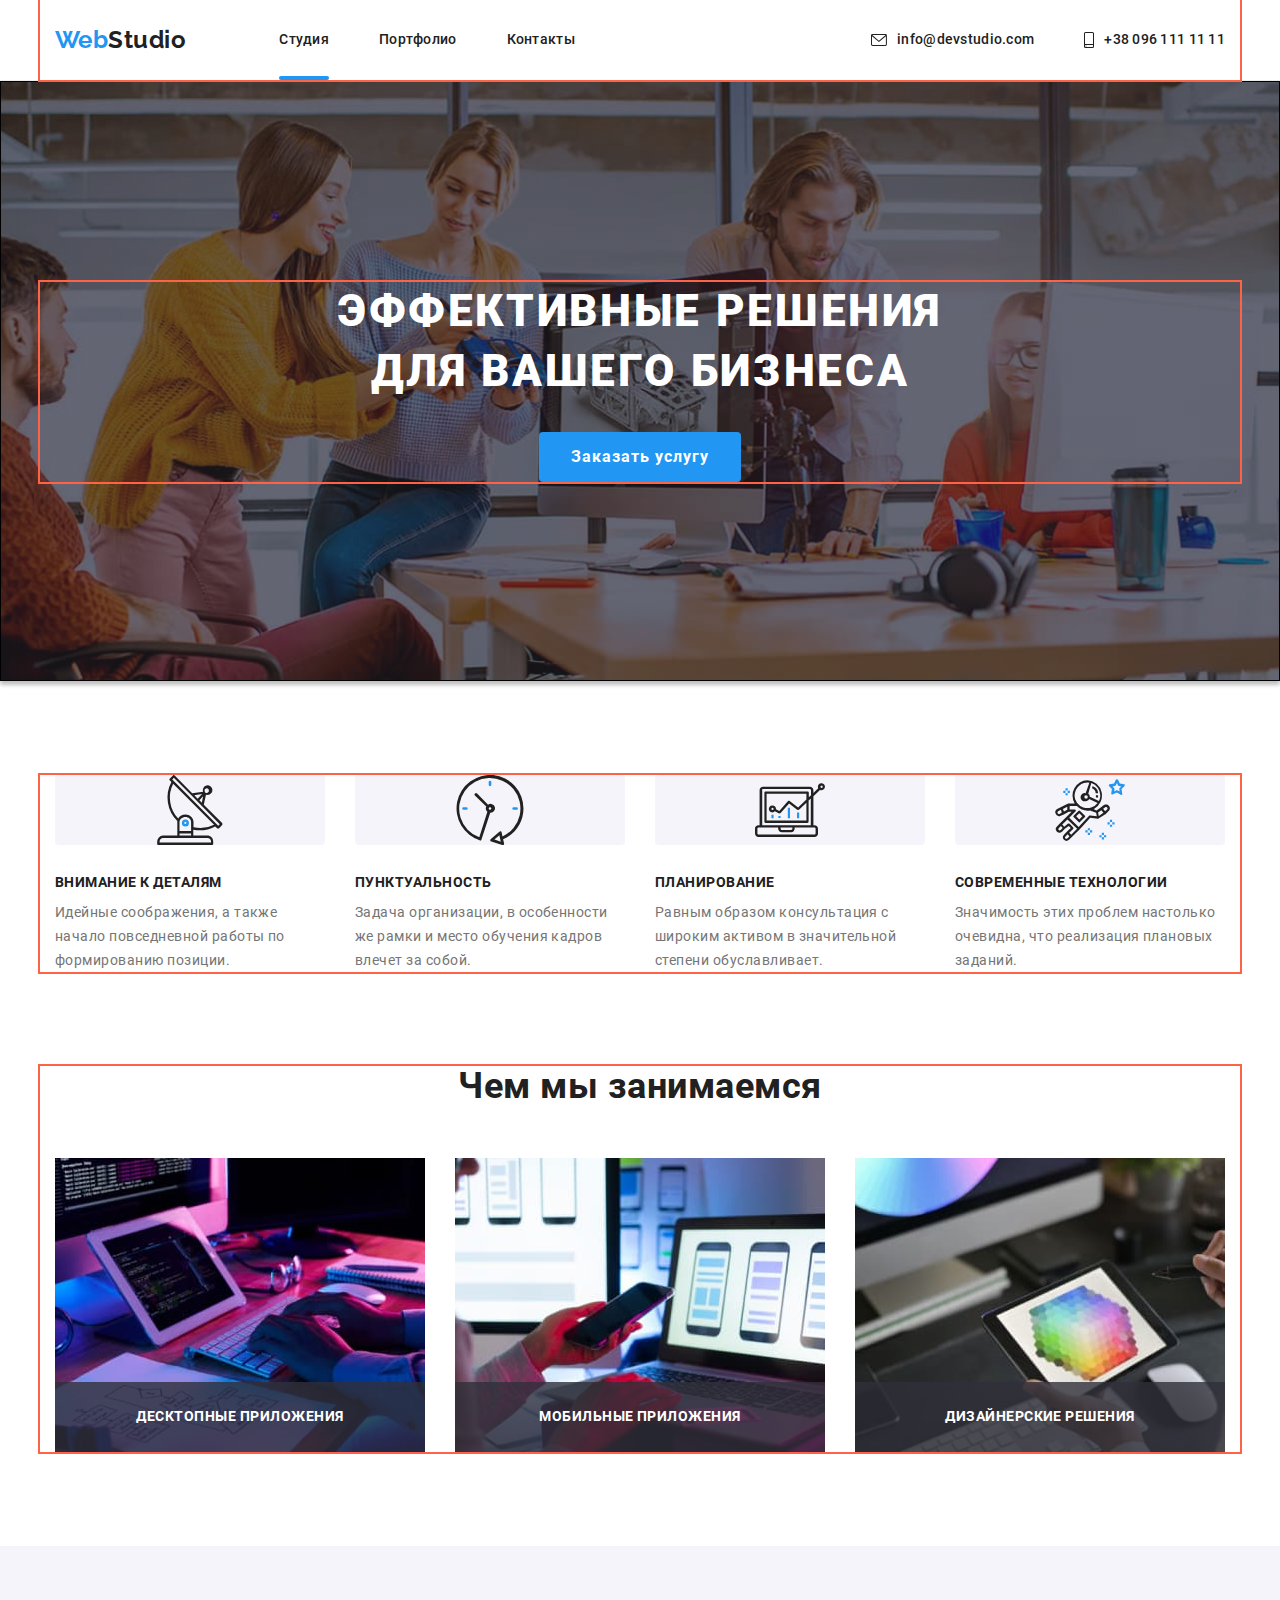
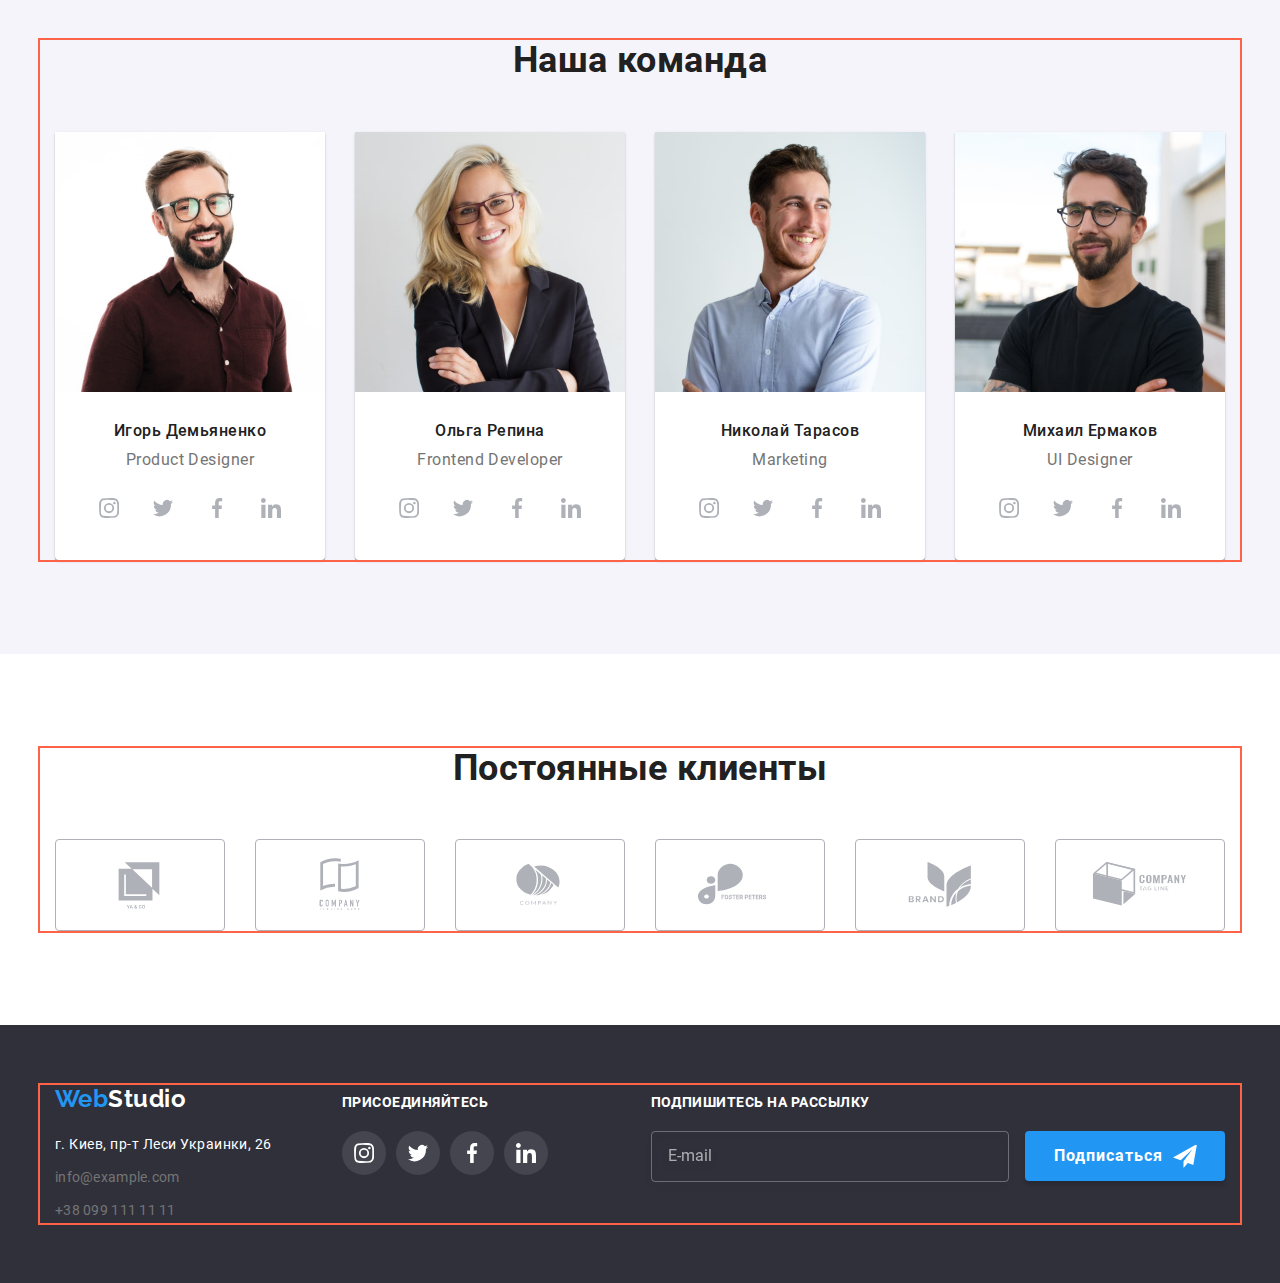
==== commit b7f54e7d: "Добавляет адаптивную вёрстку" ====
--- a/index.html
+++ b/index.html
@@ -74,6 +74,21 @@
             </a>
           </li>
         </ul>
+        <!-- <button class="header__menu-button" type="button">
+          <svg
+            class="header__icon-menu"
+            aria-label="Переключатель мобильного меню"
+          >
+            <use href="./images/symbol-defs.svg#icon-menu-burger"></use>
+          </svg>
+        </button>
+        <div class="menu-container">
+          <button class="menu-container__close-button" type="button">
+            <svg class="menu-container__icon-close" aria-label="Закрыть меню">
+              <use href="./images/symbol-defs.svg#icon-close-modal"></use>
+            </svg>
+          </button>
+        </div> -->
       </div>
     </header>
 
@@ -195,9 +210,10 @@
           <ul class="team-section__list">
             <li class="team-section__avatar">
               <img
+                class="team-section__image"
                 src="./images/studio/igor.jpg"
                 alt="Фото Игоря"
-                width="270"
+                width="270px"
               />
               <div class="team-section__team-wrapper">
                 <h3 class="team-section__name">Игорь Демьяненко</h3>
@@ -266,9 +282,10 @@
             </li>
             <li class="team-section__avatar">
               <img
+                class="team-section__image"
                 src="./images/studio/olga.jpg"
                 alt="Фото Ольги"
-                width="270"
+                width="270px"
               />
               <div class="team-section__team-wrapper">
                 <h3 class="team-section__name">Ольга Репина</h3>
@@ -337,9 +354,10 @@
             </li>
             <li class="team-section__avatar">
               <img
+                class="team-section__image"
                 src="./images/studio/nikolay.jpg"
                 alt="Фото Николая"
-                width="270"
+                width="270px"
               />
               <div class="team-section__team-wrapper">
                 <h3 class="team-section__name">Николай Тарасов</h3>
@@ -408,9 +426,10 @@
             </li>
             <li class="team-section__avatar">
               <img
+                class="team-section__image"
                 src="./images/studio/michael.jpg"
                 alt="Фото Михаила"
-                width="270"
+                width="270px"
               />
               <div class="team-section__team-wrapper">
                 <h3 class="team-section__name">Михаил Ермаков</h3>
@@ -550,82 +569,84 @@
     <!-- Подвал сайта -->
     <footer class="footer">
       <div class="container footer__container">
-        <div>
-          <a href="./index.html" class="logo logo--secondary">
-            <span class="logo__web">Web</span>Studio</a
-          >
-          <address class="address">
-            <p class="address__text">г. Киев, пр-т Леси Украинки, 26</p>
-            <ul>
-              <li class="address__item">
-                <a href="mailto:info@example.com" class="address__link link"
-                  >info@example.com</a
+        <div class="footer__nav">
+          <div>
+            <a href="./index.html" class="logo logo--secondary">
+              <span class="logo__web">Web</span>Studio</a
+            >
+            <address class="address">
+              <p class="address__text">г. Киев, пр-т Леси Украинки, 26</p>
+              <ul>
+                <li class="address__item">
+                  <a href="mailto:info@example.com" class="address__link link"
+                    >info@example.com</a
+                  >
+                </li>
+                <li>
+                  <a href="tel:+380991111111" class="address__link link"
+                    >+38 099 111 11 11</a
+                  >
+                </li>
+              </ul>
+            </address>
+          </div>
+          <div class="cta">
+            <p class="cta__title">Присоединяйтесь</p>
+            <ul class="social-networks">
+              <li class="social-networks__item">
+                <a
+                  class="social-networks__link social-networks__link--in-footer"
+                  href="#"
                 >
+                  <svg
+                    class="social-networks__icon"
+                    aria-label="Перейти на сайт Инстаграм"
+                  >
+                    <use href="./images/symbol-defs.svg#icon-instagram"></use>
+                  </svg>
+                </a>
               </li>
-              <li>
-                <a href="tel:+380991111111" class="address__link link"
-                  >+38 099 111 11 11</a
+              <li class="social-networks__item">
+                <a
+                  class="social-networks__link social-networks__link--in-footer"
+                  href="#"
                 >
+                  <svg
+                    class="social-networks__icon"
+                    aria-label="Перейти на сайт Твиттер"
+                  >
+                    <use href="./images/symbol-defs.svg#icon-twitter"></use>
+                  </svg>
+                </a>
+              </li>
+              <li class="social-networks__item">
+                <a
+                  class="social-networks__link social-networks__link--in-footer"
+                  href="#"
+                >
+                  <svg
+                    class="social-networks__icon"
+                    aria-label="Перейти на сайт Фейсбук"
+                  >
+                    <use href="./images/symbol-defs.svg#icon-facebook"></use>
+                  </svg>
+                </a>
+              </li>
+              <li class="social-networks__item">
+                <a
+                  class="social-networks__link social-networks__link--in-footer"
+                  href="#"
+                >
+                  <svg
+                    class="social-networks__icon"
+                    aria-label="Перейти на сайт Линкедин"
+                  >
+                    <use href="./images/symbol-defs.svg#icon-linkedin"></use>
+                  </svg>
+                </a>
               </li>
             </ul>
-          </address>
-        </div>
-        <div class="cta">
-          <p class="cta__title">Присоединяйтесь</p>
-          <ul class="social-networks">
-            <li class="social-networks__item">
-              <a
-                class="social-networks__link social-networks__link--in-footer"
-                href="#"
-              >
-                <svg
-                  class="social-networks__icon"
-                  aria-label="Перейти на сайт Инстаграм"
-                >
-                  <use href="./images/symbol-defs.svg#icon-instagram"></use>
-                </svg>
-              </a>
-            </li>
-            <li class="social-networks__item">
-              <a
-                class="social-networks__link social-networks__link--in-footer"
-                href="#"
-              >
-                <svg
-                  class="social-networks__icon"
-                  aria-label="Перейти на сайт Твиттер"
-                >
-                  <use href="./images/symbol-defs.svg#icon-twitter"></use>
-                </svg>
-              </a>
-            </li>
-            <li class="social-networks__item">
-              <a
-                class="social-networks__link social-networks__link--in-footer"
-                href="#"
-              >
-                <svg
-                  class="social-networks__icon"
-                  aria-label="Перейти на сайт Фейсбук"
-                >
-                  <use href="./images/symbol-defs.svg#icon-facebook"></use>
-                </svg>
-              </a>
-            </li>
-            <li class="social-networks__item">
-              <a
-                class="social-networks__link social-networks__link--in-footer"
-                href="#"
-              >
-                <svg
-                  class="social-networks__icon"
-                  aria-label="Перейти на сайт Линкедин"
-                >
-                  <use href="./images/symbol-defs.svg#icon-linkedin"></use>
-                </svg>
-              </a>
-            </li>
-          </ul>
+          </div>
         </div>
         <div>
           <form name="subscribe-form" autocomplete="off">
--- a/css/main.min.css
+++ b/css/main.min.css
@@ -1 +1 @@
-@font-face{font-family:"Raleway";src:local("Raleway"),url("../fonts/Raleway-Bold.woff2") format("woff2"),url("../fonts/Raleway-Bold.woff") format("woff"),url("../fonts/Raleway-Bold.ttf") format("truetype"),url("../fonts/Raleway-Bold.svg#Raleway-Bold") format("svg");font-weight:700;font-style:normal;font-display:swap}@font-face{font-family:"Roboto";src:local("Roboto"),url("../fonts/Roboto-Black.woff2") format("woff2"),url("../fonts/Roboto-Black.woff") format("woff"),url("../fonts/Roboto-Black.ttf") format("truetype"),url("../fonts/Roboto-Black.svg#Roboto-Black") format("svg");font-weight:900;font-style:normal;font-display:swap}@font-face{font-family:"Roboto";src:local("Roboto"),url("../fonts/Roboto-Bold.woff2") format("woff2"),url("../fonts/Roboto-Bold.woff") format("woff"),url("../fonts/Roboto-Bold.ttf") format("truetype"),url("../fonts/Roboto-Bold.svg#Roboto-Bold") format("svg");font-weight:700;font-style:normal;font-display:swap}@font-face{font-family:"Roboto";src:local("Roboto"),url("../fonts/Roboto-Regular.woff2") format("woff2"),url("../fonts/Roboto-Regular.woff") format("woff"),url("../fonts/Roboto-Regular.ttf") format("truetype"),url("../fonts/Roboto-Regular.svg#Roboto-Regular") format("svg");font-weight:400;font-style:normal;font-display:swap}@font-face{font-family:"Roboto";src:local("Roboto"),url("../fonts/Roboto-Medium.woff2") format("woff2"),url("../fonts/Roboto-Medium.woff") format("woff"),url("../fonts/Roboto-Medium.ttf") format("truetype"),url("../fonts/Roboto-Medium.svg#Roboto-Medium") format("svg");font-weight:500;font-style:normal;font-display:swap}/*! modern-normalize v1.1.0 | MIT License | https://github.com/sindresorhus/modern-normalize */*,::before,::after{box-sizing:border-box}html{line-height:1.15;-webkit-text-size-adjust:100%;-moz-tab-size:4;-o-tab-size:4;tab-size:4}body{margin:0;font-family:system-ui,-apple-system,"Segoe UI",Roboto,Helvetica,Arial,sans-serif,"Apple Color Emoji","Segoe UI Emoji"}hr{height:0;color:inherit}abbr[title]{-webkit-text-decoration:underline dotted;text-decoration:underline dotted}b,strong{font-weight:bolder}code,kbd,samp,pre{font-family:ui-monospace,SFMono-Regular,Consolas,"Liberation Mono",Menlo,monospace;font-size:1em}small{font-size:80%}sub,sup{font-size:75%;line-height:0;position:relative;vertical-align:baseline}sub{bottom:-0.25em}sup{top:-0.5em}table{text-indent:0;border-color:inherit}button,input,optgroup,select,textarea{font-family:inherit;font-size:100%;line-height:1.15;margin:0}button,select{text-transform:none}button,[type=button],[type=reset],[type=submit]{-webkit-appearance:button}::-moz-focus-inner{border-style:none;padding:0}:-moz-focusring{outline:1px dotted ButtonText}:-moz-ui-invalid{box-shadow:none}legend{padding:0}progress{vertical-align:baseline}::-webkit-inner-spin-button,::-webkit-outer-spin-button{height:auto}[type=search]{-webkit-appearance:textfield;outline-offset:-2px}::-webkit-search-decoration{-webkit-appearance:none}::-webkit-file-upload-button{-webkit-appearance:button;font:inherit}summary{display:list-item}:root{--primary-text-color: #757575;--title-text-color: #212121;--primary-section-color: #fff;--visual-text-color: #2196f3;--header-footer-color: #2f303a;--additional-section-color: #f5f4fa;--icon-client-color: #afb1B8;--timing-function: cubic-bezier(0.4, 0, 0.2, 1)}body{background-color:var(--primary-section-color);color:var(--primary-text-color);font-family:"Roboto",sans-serif;letter-spacing:.03em}ul{list-style:none;padding:0px;margin:0px}a{text-decoration:none}button{cursor:pointer}img{display:block}h1,h2,h3,h4,p{margin:0}:focus{outline:none}.visually-hidden{position:absolute;width:1px;height:1px;margin:-1px;border:0;padding:0;white-space:nowrap;-webkit-clip-path:inset(100%);clip-path:inset(100%);clip:rect(0 0 0 0);overflow:hidden}.is-hidden{opacity:0;visibility:hidden;pointer-events:none}.container{margin:0 auto;padding:0px 15px;outline:2px solid tomato}@media screen and (min-width: 480px){.container{width:480px}}@media screen and (min-width: 768px){.container{width:768px}}@media screen and (min-width: 1200px){.container{width:1200px}}.link{color:var(--title-text-color);font-weight:500;font-size:14px;line-height:1.14;letter-spacing:.02em;transition:color 250ms var(--timing-function)}.title{color:var(--title-text-color);font-weight:700;font-size:28px;line-height:1.18;text-align:center}@media screen and (min-width: 1200px){.title{font-size:36px;line-height:1.16}}.team-section__title,.specifics-section__title,.clients-section__title{margin-bottom:30px}@media screen and (min-width: 1200px){.team-section__title,.specifics-section__title,.clients-section__title{margin-bottom:50px}}.section{padding-top:60px;padding-bottom:60px}@media screen and (min-width: 1200px){.section{padding-top:94px;padding-bottom:94px}}.logo{font-family:"Raleway",sans-serif;font-weight:700;font-size:24px;line-height:1.16}.logo--primary{color:var(--title-text-color);padding:16px 0px}.logo__web{color:var(--visual-text-color)}.logo--secondary{display:inline-block;margin:0px 0px 20px 0px;color:var(--primary-section-color)}.header{border-bottom:1px solid #ececec}.header__container{display:flex;align-items:center}.nav{display:none}@media screen and (min-width: 768px){.nav{display:flex;align-items:center}}.site-nav{display:flex;margin-left:93px}.site-nav__item+.site-nav__item{margin-left:50px}.site-nav__link{position:relative;display:block;padding-top:32px;padding-bottom:32px}.site-nav__link::after{position:absolute;content:"";display:block;bottom:0;left:0;width:100%;height:4px;background-color:var(--visual-text-color);border-radius:2px;opacity:0}.site-nav__link--current::after{opacity:1}.site-nav__link:hover,.site-nav__link:focus{color:var(--visual-text-color)}.auth-nav{display:none;margin-left:auto}@media screen and (min-width: 768px){.auth-nav{display:block}}@media screen and (min-width: 1200px){.auth-nav{display:flex}}@media screen and (min-width: 1200px){.auth-nav__item+.auth-nav__item{margin-left:50px}}.auth-nav__link{display:flex;align-items:center;padding-bottom:10px}@media screen and (min-width: 1200px){.auth-nav__link{padding-top:32px;padding-bottom:32px}}.auth-nav__link:hover,.auth-nav__link:focus{color:var(--visual-text-color)}.auth-nav__icon{margin-right:10px;fill:currentColor}.hero{text-align:center;padding:200px 0px;height:600px;max-width:1600px;margin-left:auto;margin-right:auto;border:1px solid #000;box-shadow:0px 4px 4px rgba(0,0,0,.25);background-color:var(--header-footer-color);background-image:linear-gradient(to right, rgba(47, 48, 58, 0.4), rgba(47, 48, 58, 0.4)),url(../images/studio/hero.jpg);background-repeat:no-repeat;background-size:cover;background-position:center}.hero__title{margin-left:auto;margin-right:auto;margin-bottom:30px;max-width:696px;color:var(--primary-section-color);font-weight:900;font-size:26px;line-height:1.61;letter-spacing:.06em;text-transform:uppercase}@media screen and (min-width: 1200px){.hero__title{font-size:44px;line-height:1.36}}.hero__button{border-radius:4px;padding:10px 32px;border:0;color:var(--primary-section-color);background-color:var(--visual-text-color);font-weight:700;font-size:16px;line-height:1.87;letter-spacing:.06em;transition:background-color 250ms var(--timing-function)}.hero__button:hover,.hero__button:focus{background-color:#188ce8}@media screen and (min-width: 768px)and (max-width: 1199px){.feauturies-section__list{display:flex;flex-wrap:wrap;gap:30px}}@media screen and (min-width: 1200px){.feauturies-section__list{display:flex}}@media screen and (min-width: 1200px){.feauturies-section__item+.feauturies-section__item{margin-left:30px}}@media screen and (max-width: 767px){.feauturies-section__item:not(:last-child){margin-bottom:30px}}@media screen and (min-width: 768px){.feauturies-section__item{width:calc((100% - 30px)/2)}}.feauturies-section__title{margin-bottom:10px;color:var(--title-text-color);font-weight:700;font-size:14px;line-height:1.14;text-transform:uppercase}@media screen and (max-width: 767px){.feauturies-section__title{text-align:center}}.feauturies-section__text{font-size:14px;line-height:1.7}.feauturies-section__icon{display:flex;align-items:center;justify-content:center;background-color:var(--additional-section-color);margin-bottom:30px;border-radius:4px}.feauturies-section__anim{width:70px;height:70px}.specifics-section{display:none;padding-top:0px}@media screen and (min-width: 1200px){.specifics-section{display:block}}.specifics-section__list{display:flex;justify-content:space-between}.specifics-section__cards{position:relative;transform:scale(1);transition:transform 250ms var(--timing-function)}.specifics-section__cards:hover{transform:scale(1.1)}.specifics-section__depiction{position:absolute;bottom:0;left:0;width:100%;padding:27px 0px;background-color:rgba(47,48,58,.8)}.specifics-section__text{font-weight:700;font-size:14px;line-height:1.14;text-align:center;text-transform:uppercase;color:var(--primary-section-color)}.team-section{background-color:var(--additional-section-color)}.team-section__name{margin-bottom:10px;color:var(--title-text-color);font-weight:500;font-size:16px;line-height:1.18;text-align:center}.team-section__job{margin-bottom:16px;font-size:16px;line-height:1.18;text-align:center}.team-section__team-wrapper{padding:30px 0px}@media screen and (min-width: 768px)and (max-width: 1199px){.team-section__list{display:flex;flex-wrap:wrap;gap:30px}}@media screen and (min-width: 1200px){.team-section__list{display:flex;justify-content:space-between}}.team-section__avatar{background-color:var(--primary-section-color);border-radius:0px 0px 4px 4px;box-shadow:0px 1px 3px rgba(0,0,0,.12),0px 1px 1px rgba(0,0,0,.14),0px 2px 1px rgba(0,0,0,.2)}@media screen and (min-width: 768px){.team-section__avatar{width:calc((100% - 30px)/2)}}@media screen and (max-width: 767px){.team-section__avatar:not(:last-child){margin-bottom:30px}}.social-networks{display:flex;gap:10px;justify-content:center}.social-networks__link{display:flex;align-items:center;justify-content:center;width:44px;height:44px;border-radius:50%;transition:color 250ms var(--timing-function),background-color 250ms var(--timing-function)}.social-networks__link--in-avatar{color:var(--icon-client-color)}.social-networks__link--in-avatar:hover,.social-networks__link--in-avatar:focus{color:var(--primary-section-color);background-color:var(--visual-text-color)}.social-networks__link--in-footer{color:var(--primary-section-color);background:rgba(255,255,255,.1)}.social-networks__link--in-footer:hover,.social-networks__link--in-footer:focus{background-color:var(--visual-text-color)}.social-networks__icon{width:20px;height:20px;fill:currentColor}.clients-section__list{display:flex;flex-wrap:wrap;gap:30px}@media screen and (min-width: 1200px){.clients-section__list{display:flex;flex-wrap:nowrap}}.clients-section__link{display:flex;align-items:center;justify-content:center;min-width:170px;height:92px;border:1px solid var(--icon-client-color);border-radius:4px;color:var(--icon-client-color);transition:color 250ms var(--timing-function),border 250ms var(--timing-function)}.clients-section__link:hover,.clients-section__link:focus{border:1px solid var(--visual-text-color);color:var(--visual-text-color)}.clients-section__icon{width:106px;height:60px;fill:currentColor}@media screen and (max-width: 767px){.clients-section__item{width:calc((100% - 30px)/2)}}@media screen and (min-width: 768px)and (max-width: 1199px){.clients-section__item{width:calc((100% - 60px)/3)}}.menu{display:flex;justify-content:center;margin-bottom:50px;gap:8px}.menu__button{display:inline-block;border-radius:4px;padding:6px 22px;border:0;color:var(--title-text-color);background-color:var(--additional-section-color);font-weight:500;font-size:16px;line-height:1.6;text-align:center;transition:color 250ms var(--timing-function),background-color 250ms var(--timing-function)}.menu__button:focus,.menu__button:hover{color:var(--primary-section-color);background-color:var(--visual-text-color);box-shadow:0px 3px 1px rgba(0,0,0,.1),0px 1px 2px rgba(0,0,0,.08),0px 2px 2px rgba(0,0,0,.12)}.menu__button--current{color:var(--primary-section-color);background-color:var(--visual-text-color);box-shadow:0px 3px 1px rgba(0,0,0,.1),0px 1px 2px rgba(0,0,0,.08),0px 2px 2px rgba(0,0,0,.12)}.portfolio__list{display:flex;flex-wrap:wrap;gap:30px}.card__title{margin-bottom:4px;color:var(--title-text-color);font-weight:700;font-size:18px;line-height:2;letter-spacing:.06em}.card__text{font-size:16px;line-height:1.87}.card__box{padding:20px 24px;border-bottom:1px solid #eee;border-right:1px solid #eee;border-left:1px solid #eee}.card:hover{box-shadow:0px 1px 1px rgba(0,0,0,.12),0px 4px 4px rgba(0,0,0,.06),1px 4px 6px rgba(0,0,0,.16)}.card:hover .card__description{transform:translateY(0%)}.card__thumb{position:relative;overflow:hidden}.card__description{position:absolute;top:0;width:100%;height:100%;padding:63px 24px;background-color:rgba(33,150,243,.9);transform:translateY(100%);transition:transform 250ms var(--timing-function)}.card__description-text{font-size:18px;line-height:1.55;color:var(--primary-section-color)}.footer{background-color:var(--header-footer-color);padding:60px 0px}.address{font-style:normal}.address__text{margin-bottom:9px;color:var(--primary-section-color);font-size:14px;line-height:1.7}.address__link{color:var(--primary-text-color);font-weight:400;line-height:1.7}.address__link:hover,.address__link:focus{color:var(--visual-text-color)}.address__item{margin-bottom:9px}.cta{margin-left:70px;margin-right:93px}.cta__title{margin-bottom:20px;color:var(--primary-section-color);font-weight:700;font-size:14px;line-height:1.14;text-transform:uppercase}.subscribe-form__text{display:block}.subscribe-form__input{padding:15px 16px;width:358px;border:1px solid rgba(255,255,255,.3);filter:drop-shadow(0px 4px 4px rgba(0, 0, 0, 0.15));border-radius:4px;background-color:rgba(0,0,0,0);color:var(--primary-section-color);transition:border 250ms var(--timing-function)}.subscribe-form__input:focus{border:1px solid var(--visual-text-color)}.subscribe-form__input::-moz-placeholder{font-size:16px;line-height:1.25;color:rgba(255,255,255,.6)}.subscribe-form__input:-ms-input-placeholder{font-size:16px;line-height:1.25;color:rgba(255,255,255,.6)}.subscribe-form__input::placeholder{font-size:16px;line-height:1.25;color:rgba(255,255,255,.6)}.subscribe-form__button{position:relative;padding:10px 62px 10px 29px;width:200px;font-weight:700;font-size:16px;line-height:1.875;letter-spacing:.06em;color:var(--primary-section-color);background-color:var(--visual-text-color);box-shadow:0px 4px 4px rgba(0,0,0,.15);border-radius:4px;border:0;transition:background-color 250ms var(--timing-function)}.subscribe-form__button:focus,.subscribe-form__button:hover{background-color:#188ce8}.subscribe-form__thumb{display:inline-block;margin-left:12px}.subscribe-form__icon{position:absolute;top:50%;right:28px;transform:translateY(-50%);width:24px;height:24px;fill:#fff}.backdrop{position:fixed;top:0;left:0;width:100%;height:100%;background-color:rgba(0,0,0,.2);transition:opacity 250ms var(--timing-function),visibility 250ms var(--timing-function)}.backdrop.is-hidden .modal{transform:translate(-50%, -50%) scale(1.1)}.modal{padding:40px;position:absolute;top:50%;left:50%;width:528px;min-height:581px;background-color:var(--primary-section-color);box-shadow:0px 1px 3px rgba(0,0,0,.12),0px 1px 1px rgba(0,0,0,.14),0px 2px 1px rgba(0,0,0,.2);border-radius:4px;transform:translate(-50%, -50%) scale(1);transition:transform 250ms var(--timing-function)}.modal__close-button{position:absolute;top:8px;right:8px;width:30px;height:30px;background-color:var(--primary-section-color);border:1px solid rgba(0,0,0,.1);border-radius:50%}.modal__icon-close{width:11px;height:11px;fill:#000}.modal__icon-close:hover{fill:var(--visual-text-color)}.modal__title{margin-bottom:12px;font-weight:700;font-size:20px;line-height:1.15;color:var(--title-text-color)}.modal__form-button{position:relative;left:50%;transform:translateX(-50%);margin-top:30px;padding:10px 55px;width:200px;font-weight:700;font-size:16px;line-height:1.875;letter-spacing:.06em;color:var(--primary-section-color);background-color:var(--visual-text-color);box-shadow:0px 4px 4px rgba(0,0,0,.15);border-radius:4px;border:0;transition:background-color 250ms var(--timing-function)}.modal__form-button:focus,.modal__form-button:hover{background-color:#188ce8}.font-field{margin-bottom:10px}.font-field__label{display:block;margin-bottom:4px;font-size:12px;line-height:1.17;letter-spacing:.01em;color:var(--primary-text-color)}.font-field__input{padding:12px 42px;width:100%;border:1px solid rgba(33,33,33,.2);border-radius:4px;transition:border 250ms var(--timing-function)}.font-field__input:focus{border:1px solid var(--visual-text-color)}.font-field__input:focus+.font-field__icon{fill:var(--visual-text-color)}.font-field__thumb{position:relative}.font-field__icon{position:absolute;top:50%;left:12px;transform:translateY(-50%);width:18px;height:18px;fill:var(--title-text-color);transition:fill 250ms var(--timing-function)}.font-field__textarea{padding:12px 16px;margin-bottom:20px;width:100%;min-height:120px;border:1px solid rgba(33,33,33,.2);border-radius:4px;resize:none;transition:border 250ms var(--timing-function)}.font-field__textarea::-moz-placeholder{font-size:14px;line-height:1.14;letter-spacing:.01em;color:rgba(117,117,117,.5)}.font-field__textarea:-ms-input-placeholder{font-size:14px;line-height:1.14;letter-spacing:.01em;color:rgba(117,117,117,.5)}.font-field__textarea::placeholder{font-size:14px;line-height:1.14;letter-spacing:.01em;color:rgba(117,117,117,.5)}.font-field__textarea:focus{border:1px solid var(--visual-text-color)}.checkbox__text{padding-left:24px;position:relative;font-size:14px;line-height:1.7;color:var(--primary-text-color)}.checkbox__link{font-size:14px;line-height:1.7;color:var(--visual-text-color);text-decoration:underline}.checkbox__icon{top:0;left:0;position:absolute;width:16px;height:15px}.checkbox__icon--check{opacity:0;transition:opacity 250ms var(--timing-function)}.checkbox__check:checked+.checkbox__icon>.checkbox__icon--check{opacity:1}/*# sourceMappingURL=main.min.css.map */+@font-face{font-family:"Raleway";src:local("Raleway"),url("../fonts/Raleway-Bold.woff2") format("woff2"),url("../fonts/Raleway-Bold.woff") format("woff"),url("../fonts/Raleway-Bold.ttf") format("truetype"),url("../fonts/Raleway-Bold.svg#Raleway-Bold") format("svg");font-weight:700;font-style:normal;font-display:swap}@font-face{font-family:"Roboto";src:local("Roboto"),url("../fonts/Roboto-Black.woff2") format("woff2"),url("../fonts/Roboto-Black.woff") format("woff"),url("../fonts/Roboto-Black.ttf") format("truetype"),url("../fonts/Roboto-Black.svg#Roboto-Black") format("svg");font-weight:900;font-style:normal;font-display:swap}@font-face{font-family:"Roboto";src:local("Roboto"),url("../fonts/Roboto-Bold.woff2") format("woff2"),url("../fonts/Roboto-Bold.woff") format("woff"),url("../fonts/Roboto-Bold.ttf") format("truetype"),url("../fonts/Roboto-Bold.svg#Roboto-Bold") format("svg");font-weight:700;font-style:normal;font-display:swap}@font-face{font-family:"Roboto";src:local("Roboto"),url("../fonts/Roboto-Regular.woff2") format("woff2"),url("../fonts/Roboto-Regular.woff") format("woff"),url("../fonts/Roboto-Regular.ttf") format("truetype"),url("../fonts/Roboto-Regular.svg#Roboto-Regular") format("svg");font-weight:400;font-style:normal;font-display:swap}@font-face{font-family:"Roboto";src:local("Roboto"),url("../fonts/Roboto-Medium.woff2") format("woff2"),url("../fonts/Roboto-Medium.woff") format("woff"),url("../fonts/Roboto-Medium.ttf") format("truetype"),url("../fonts/Roboto-Medium.svg#Roboto-Medium") format("svg");font-weight:500;font-style:normal;font-display:swap}/*! modern-normalize v1.1.0 | MIT License | https://github.com/sindresorhus/modern-normalize */*,::before,::after{box-sizing:border-box}html{line-height:1.15;-webkit-text-size-adjust:100%;-moz-tab-size:4;-o-tab-size:4;tab-size:4}body{margin:0;font-family:system-ui,-apple-system,"Segoe UI",Roboto,Helvetica,Arial,sans-serif,"Apple Color Emoji","Segoe UI Emoji"}hr{height:0;color:inherit}abbr[title]{-webkit-text-decoration:underline dotted;text-decoration:underline dotted}b,strong{font-weight:bolder}code,kbd,samp,pre{font-family:ui-monospace,SFMono-Regular,Consolas,"Liberation Mono",Menlo,monospace;font-size:1em}small{font-size:80%}sub,sup{font-size:75%;line-height:0;position:relative;vertical-align:baseline}sub{bottom:-0.25em}sup{top:-0.5em}table{text-indent:0;border-color:inherit}button,input,optgroup,select,textarea{font-family:inherit;font-size:100%;line-height:1.15;margin:0}button,select{text-transform:none}button,[type=button],[type=reset],[type=submit]{-webkit-appearance:button}::-moz-focus-inner{border-style:none;padding:0}:-moz-focusring{outline:1px dotted ButtonText}:-moz-ui-invalid{box-shadow:none}legend{padding:0}progress{vertical-align:baseline}::-webkit-inner-spin-button,::-webkit-outer-spin-button{height:auto}[type=search]{-webkit-appearance:textfield;outline-offset:-2px}::-webkit-search-decoration{-webkit-appearance:none}::-webkit-file-upload-button{-webkit-appearance:button;font:inherit}summary{display:list-item}:root{--primary-text-color: #757575;--title-text-color: #212121;--primary-section-color: #fff;--visual-text-color: #2196f3;--header-footer-color: #2f303a;--additional-section-color: #f5f4fa;--icon-client-color: #afb1B8;--timing-function: cubic-bezier(0.4, 0, 0.2, 1)}body{background-color:var(--primary-section-color);color:var(--primary-text-color);font-family:"Roboto",sans-serif;letter-spacing:.03em}ul{list-style:none;padding:0px;margin:0px}a{text-decoration:none}button{cursor:pointer}img{display:block}h1,h2,h3,h4,p{margin:0}img{display:block;max-width:100%;height:auto}:focus{outline:none}.visually-hidden{position:absolute;width:1px;height:1px;margin:-1px;border:0;padding:0;white-space:nowrap;-webkit-clip-path:inset(100%);clip-path:inset(100%);clip:rect(0 0 0 0);overflow:hidden}.is-hidden{opacity:0;visibility:hidden;pointer-events:none}.container{margin:0 auto;padding:0px 15px;outline:2px solid tomato}@media screen and (min-width: 480px){.container{width:480px}}@media screen and (min-width: 768px){.container{width:768px}}@media screen and (min-width: 1200px){.container{width:1200px}}.link{color:var(--title-text-color);font-weight:500;font-size:14px;line-height:1.14;letter-spacing:.02em;transition:color 250ms var(--timing-function)}.title{color:var(--title-text-color);font-weight:700;font-size:28px;line-height:1.18;text-align:center}@media screen and (min-width: 1200px){.title{font-size:36px;line-height:1.16}}.team-section__title,.specifics-section__title,.clients-section__title{margin-bottom:30px}@media screen and (min-width: 1200px){.team-section__title,.specifics-section__title,.clients-section__title{margin-bottom:50px}}.section{padding-top:60px;padding-bottom:60px}@media screen and (min-width: 1200px){.section{padding-top:94px;padding-bottom:94px}}.logo{font-family:"Raleway",sans-serif;font-weight:700;font-size:24px;line-height:1.16}.logo--primary{color:var(--title-text-color);padding:16px 0px}.logo__web{color:var(--visual-text-color)}.logo--secondary{display:inline-block;margin:0px 0px 20px 0px;color:var(--primary-section-color)}.header{position:relative;border-bottom:1px solid #ececec}.header__container{display:flex;align-items:center}.nav{display:none}@media screen and (min-width: 768px){.nav{display:flex;align-items:center}}.site-nav{display:flex;margin-left:93px}.site-nav__item+.site-nav__item{margin-left:50px}.site-nav__link{position:relative;display:block;padding-top:32px;padding-bottom:32px}.site-nav__link::after{position:absolute;content:"";display:block;bottom:0;left:0;width:100%;height:4px;background-color:var(--visual-text-color);border-radius:2px;opacity:0}.site-nav__link--current::after{opacity:1}.site-nav__link:hover,.site-nav__link:focus{color:var(--visual-text-color)}.auth-nav{display:none;margin-left:auto}@media screen and (min-width: 768px){.auth-nav{display:block}}@media screen and (min-width: 1200px){.auth-nav{display:flex}}@media screen and (min-width: 1200px){.auth-nav__item+.auth-nav__item{margin-left:50px}}.auth-nav__link{display:flex;align-items:center;padding-bottom:10px}@media screen and (min-width: 1200px){.auth-nav__link{padding-top:32px;padding-bottom:32px}}.auth-nav__link:hover,.auth-nav__link:focus{color:var(--visual-text-color)}.auth-nav__icon{margin-right:10px;fill:currentColor}.hero{text-align:center;padding:200px 0px;height:600px;max-width:1600px;margin-left:auto;margin-right:auto;border:1px solid #000;box-shadow:0px 4px 4px rgba(0,0,0,.25);background-color:var(--header-footer-color);background-image:linear-gradient(to right, rgba(47, 48, 58, 0.4), rgba(47, 48, 58, 0.4)),url(../images/studio/hero.jpg);background-repeat:no-repeat;background-size:cover;background-position:center}.hero__title{margin-left:auto;margin-right:auto;margin-bottom:30px;max-width:696px;color:var(--primary-section-color);font-weight:900;font-size:26px;line-height:1.61;letter-spacing:.06em;text-transform:uppercase}@media screen and (min-width: 1200px){.hero__title{font-size:44px;line-height:1.36}}.hero__button{border-radius:4px;padding:10px 32px;border:0;color:var(--primary-section-color);background-color:var(--visual-text-color);font-weight:700;font-size:16px;line-height:1.87;letter-spacing:.06em;transition:background-color 250ms var(--timing-function)}.hero__button:hover,.hero__button:focus{background-color:#188ce8}@media screen and (min-width: 768px)and (max-width: 1199px){.feauturies-section__list{display:flex;flex-wrap:wrap;gap:30px}}@media screen and (min-width: 1200px){.feauturies-section__list{display:flex}}@media screen and (min-width: 1200px){.feauturies-section__item+.feauturies-section__item{margin-left:30px}}@media screen and (max-width: 767px){.feauturies-section__item:not(:last-child){margin-bottom:30px}}@media screen and (min-width: 768px){.feauturies-section__item{width:calc((100% - 30px)/2)}}.feauturies-section__title{margin-bottom:10px;color:var(--title-text-color);font-weight:700;font-size:14px;line-height:1.14;text-transform:uppercase}@media screen and (max-width: 767px){.feauturies-section__title{text-align:center}}.feauturies-section__text{font-size:14px;line-height:1.7}.feauturies-section__icon{display:flex;align-items:center;justify-content:center;background-color:var(--additional-section-color);margin-bottom:30px;border-radius:4px}.feauturies-section__anim{width:70px;height:70px}.specifics-section{display:none;padding-top:0px}@media screen and (min-width: 1200px){.specifics-section{display:block}}.specifics-section__list{display:flex;justify-content:space-between}.specifics-section__cards{position:relative;transform:scale(1);transition:transform 250ms var(--timing-function)}.specifics-section__cards:hover{transform:scale(1.1)}.specifics-section__depiction{position:absolute;bottom:0;left:0;width:100%;padding:27px 0px;background-color:rgba(47,48,58,.8)}.specifics-section__text{font-weight:700;font-size:14px;line-height:1.14;text-align:center;text-transform:uppercase;color:var(--primary-section-color)}.team-section{background-color:var(--additional-section-color)}.team-section__image{width:100%}.team-section__name{margin-bottom:10px;color:var(--title-text-color);font-weight:500;font-size:16px;line-height:1.18;text-align:center}.team-section__job{margin-bottom:16px;font-size:16px;line-height:1.18;text-align:center}.team-section__team-wrapper{padding:30px 0px}.team-section__list{gap:30px}@media screen and (min-width: 768px)and (max-width: 1199px){.team-section__list{display:flex;flex-wrap:wrap}}@media screen and (min-width: 1200px){.team-section__list{display:flex;justify-content:space-between}}.team-section__avatar{background-color:var(--primary-section-color);border-radius:0px 0px 4px 4px;box-shadow:0px 1px 3px rgba(0,0,0,.12),0px 1px 1px rgba(0,0,0,.14),0px 2px 1px rgba(0,0,0,.2)}@media screen and (min-width: 768px)and (max-width: 1199px){.team-section__avatar{width:calc((100% - 30px)/2)}}@media screen and (max-width: 767px){.team-section__avatar:not(:last-child){margin-bottom:30px}}.social-networks{display:flex;gap:10px;justify-content:center}.social-networks__link{display:flex;align-items:center;justify-content:center;width:44px;height:44px;border-radius:50%;transition:color 250ms var(--timing-function),background-color 250ms var(--timing-function)}.social-networks__link--in-avatar{color:var(--icon-client-color)}.social-networks__link--in-avatar:hover,.social-networks__link--in-avatar:focus{color:var(--primary-section-color);background-color:var(--visual-text-color)}.social-networks__link--in-footer{color:var(--primary-section-color);background:rgba(255,255,255,.1)}.social-networks__link--in-footer:hover,.social-networks__link--in-footer:focus{background-color:var(--visual-text-color)}.social-networks__icon{width:20px;height:20px;fill:currentColor}.clients-section__list{display:flex;flex-wrap:wrap;gap:30px}@media screen and (min-width: 1200px){.clients-section__list{display:flex;flex-wrap:nowrap}}.clients-section__link{display:flex;align-items:center;justify-content:center;height:92px;border:1px solid var(--icon-client-color);border-radius:4px;color:var(--icon-client-color);transition:color 250ms var(--timing-function),border 250ms var(--timing-function)}@media screen and (min-width: 1200px){.clients-section__link{width:170px}}.clients-section__link:hover,.clients-section__link:focus{border:1px solid var(--visual-text-color);color:var(--visual-text-color)}.clients-section__icon{width:106px;height:60px;fill:currentColor}@media screen and (max-width: 767px){.clients-section__item{width:calc((100% - 30px)/2)}}@media screen and (min-width: 768px)and (max-width: 1199px){.clients-section__item{width:calc((100% - 60px)/3)}}.menu{display:flex;justify-content:center;margin-bottom:50px;gap:8px}@media screen and (max-width: 767px){.menu{flex-wrap:wrap;justify-content:flex-start}}.menu__button{display:inline-block;border-radius:4px;padding:6px 22px;border:0;color:var(--title-text-color);background-color:var(--additional-section-color);font-weight:500;font-size:16px;line-height:1.6;text-align:center;transition:color 250ms var(--timing-function),background-color 250ms var(--timing-function)}.menu__button:focus,.menu__button:hover{color:var(--primary-section-color);background-color:var(--visual-text-color);box-shadow:0px 3px 1px rgba(0,0,0,.1),0px 1px 2px rgba(0,0,0,.08),0px 2px 2px rgba(0,0,0,.12)}.menu__button--current{color:var(--primary-section-color);background-color:var(--visual-text-color);box-shadow:0px 3px 1px rgba(0,0,0,.1),0px 1px 2px rgba(0,0,0,.08),0px 2px 2px rgba(0,0,0,.12)}.portfolio__list{display:flex;flex-wrap:wrap;gap:30px}.card{display:flex;flex-direction:column}@media screen and (max-width: 767px){.card{width:100%}}@media screen and (min-width: 768px)and (max-width: 1199px){.card{width:calc((100% - 30px)/2)}}.card__image{height:100%;width:100%}.card__title{margin-bottom:4px;color:var(--title-text-color);font-weight:700;font-size:18px;line-height:2;letter-spacing:.06em}.card__text{font-size:16px;line-height:1.87}.card__box{flex-grow:1;padding:20px 24px;border-bottom:1px solid #eee;border-right:1px solid #eee;border-left:1px solid #eee}.card:hover{box-shadow:0px 1px 1px rgba(0,0,0,.12),0px 4px 4px rgba(0,0,0,.06),1px 4px 6px rgba(0,0,0,.16)}.card:hover .card__description{transform:translateY(0%)}.card__thumb{position:relative;overflow:hidden}.card__description{position:absolute;top:0;width:100%;height:100%;padding:63px 24px;background-color:rgba(33,150,243,.9);transform:translateY(100%);transition:transform 250ms var(--timing-function)}.card__description-text{font-size:18px;line-height:1.55;color:var(--primary-section-color)}.footer{background-color:var(--header-footer-color);padding:60px 0px}@media screen and (max-width: 1199px){.footer{text-align:center}}.footer__container{display:flex}@media screen and (max-width: 1199px){.footer__container{flex-direction:column}}@media screen and (min-width: 1200px){.footer__container{align-items:baseline;justify-content:space-between}}@media screen and (min-width: 768px){.footer__nav{display:flex;justify-content:space-around;align-items:baseline}}@media screen and (max-width: 1199px){.footer__nav{margin-bottom:60px}}.address{font-style:normal}.address__text{margin-bottom:9px;color:var(--primary-section-color);font-size:14px;line-height:1.7}.address__link{color:var(--primary-text-color);font-weight:400;line-height:1.7}.address__link:hover,.address__link:focus{color:var(--visual-text-color)}.address__item{margin-bottom:9px}@media screen and (max-width: 767px){.cta{margin-top:60px}}@media screen and (min-width: 1200px){.cta{margin-left:70px}}.cta__title{margin-bottom:20px;color:var(--primary-section-color);font-weight:700;font-size:14px;line-height:1.14;text-transform:uppercase}.subscribe-form__text{display:block}.subscribe-form__input{padding:15px 16px;width:358px;border:1px solid rgba(255,255,255,.3);filter:drop-shadow(0px 4px 4px rgba(0, 0, 0, 0.15));border-radius:4px;background-color:rgba(0,0,0,0);color:var(--primary-section-color);transition:border 250ms var(--timing-function)}@media screen and (max-width: 1199px){.subscribe-form__input{position:relative;display:block;width:100%;margin-bottom:20px;left:50%;transform:translateX(-50%)}}@media screen and (min-width: 480px)and (max-width: 1199px){.subscribe-form__input{width:450px}}.subscribe-form__input:focus{border:1px solid var(--visual-text-color)}.subscribe-form__input::-moz-placeholder{font-size:16px;line-height:1.25;color:rgba(255,255,255,.6)}.subscribe-form__input:-ms-input-placeholder{font-size:16px;line-height:1.25;color:rgba(255,255,255,.6)}.subscribe-form__input::placeholder{font-size:16px;line-height:1.25;color:rgba(255,255,255,.6)}.subscribe-form__button{position:relative;padding:10px 62px 10px 29px;width:200px;font-weight:700;font-size:16px;line-height:1.875;letter-spacing:.06em;color:var(--primary-section-color);background-color:var(--visual-text-color);box-shadow:0px 4px 4px rgba(0,0,0,.15);border-radius:4px;border:0;transition:background-color 250ms var(--timing-function)}.subscribe-form__button:focus,.subscribe-form__button:hover{background-color:#188ce8}.subscribe-form__thumb{display:inline-block;margin-left:12px}.subscribe-form__icon{position:absolute;top:50%;right:28px;transform:translateY(-50%);width:24px;height:24px;fill:#fff}.backdrop{position:fixed;top:0;left:0;width:100%;height:100%;background-color:rgba(0,0,0,.2);transition:opacity 250ms var(--timing-function),visibility 250ms var(--timing-function)}.backdrop.is-hidden .modal{transform:translate(-50%, -50%) scale(1.1)}.modal{padding:40px;position:absolute;top:50%;left:50%;width:528px;min-height:581px;background-color:var(--primary-section-color);box-shadow:0px 1px 3px rgba(0,0,0,.12),0px 1px 1px rgba(0,0,0,.14),0px 2px 1px rgba(0,0,0,.2);border-radius:4px;transform:translate(-50%, -50%) scale(1);transition:transform 250ms var(--timing-function)}.modal__close-button{position:absolute;top:8px;right:8px;width:30px;height:30px;background-color:var(--primary-section-color);border:1px solid rgba(0,0,0,.1);border-radius:50%}.modal__icon-close{width:11px;height:11px;fill:#000}.modal__icon-close:hover{fill:var(--visual-text-color)}.modal__title{margin-bottom:12px;font-weight:700;font-size:20px;line-height:1.15;color:var(--title-text-color)}.modal__form-button{position:relative;left:50%;transform:translateX(-50%);margin-top:30px;padding:10px 55px;width:200px;font-weight:700;font-size:16px;line-height:1.875;letter-spacing:.06em;color:var(--primary-section-color);background-color:var(--visual-text-color);box-shadow:0px 4px 4px rgba(0,0,0,.15);border-radius:4px;border:0;transition:background-color 250ms var(--timing-function)}.modal__form-button:focus,.modal__form-button:hover{background-color:#188ce8}.font-field{margin-bottom:10px}.font-field__label{display:block;margin-bottom:4px;font-size:12px;line-height:1.17;letter-spacing:.01em;color:var(--primary-text-color)}.font-field__input{padding:12px 42px;width:100%;border:1px solid rgba(33,33,33,.2);border-radius:4px;transition:border 250ms var(--timing-function)}.font-field__input:focus{border:1px solid var(--visual-text-color)}.font-field__input:focus+.font-field__icon{fill:var(--visual-text-color)}.font-field__thumb{position:relative}.font-field__icon{position:absolute;top:50%;left:12px;transform:translateY(-50%);width:18px;height:18px;fill:var(--title-text-color);transition:fill 250ms var(--timing-function)}.font-field__textarea{padding:12px 16px;margin-bottom:20px;width:100%;min-height:120px;border:1px solid rgba(33,33,33,.2);border-radius:4px;resize:none;transition:border 250ms var(--timing-function)}.font-field__textarea::-moz-placeholder{font-size:14px;line-height:1.14;letter-spacing:.01em;color:rgba(117,117,117,.5)}.font-field__textarea:-ms-input-placeholder{font-size:14px;line-height:1.14;letter-spacing:.01em;color:rgba(117,117,117,.5)}.font-field__textarea::placeholder{font-size:14px;line-height:1.14;letter-spacing:.01em;color:rgba(117,117,117,.5)}.font-field__textarea:focus{border:1px solid var(--visual-text-color)}.checkbox__text{padding-left:24px;position:relative;font-size:14px;line-height:1.7;color:var(--primary-text-color)}.checkbox__link{font-size:14px;line-height:1.7;color:var(--visual-text-color);text-decoration:underline}.checkbox__icon{top:0;left:0;position:absolute;width:16px;height:15px}.checkbox__icon--check{opacity:0;transition:opacity 250ms var(--timing-function)}.checkbox__check:checked+.checkbox__icon>.checkbox__icon--check{opacity:1}/*# sourceMappingURL=main.min.css.map */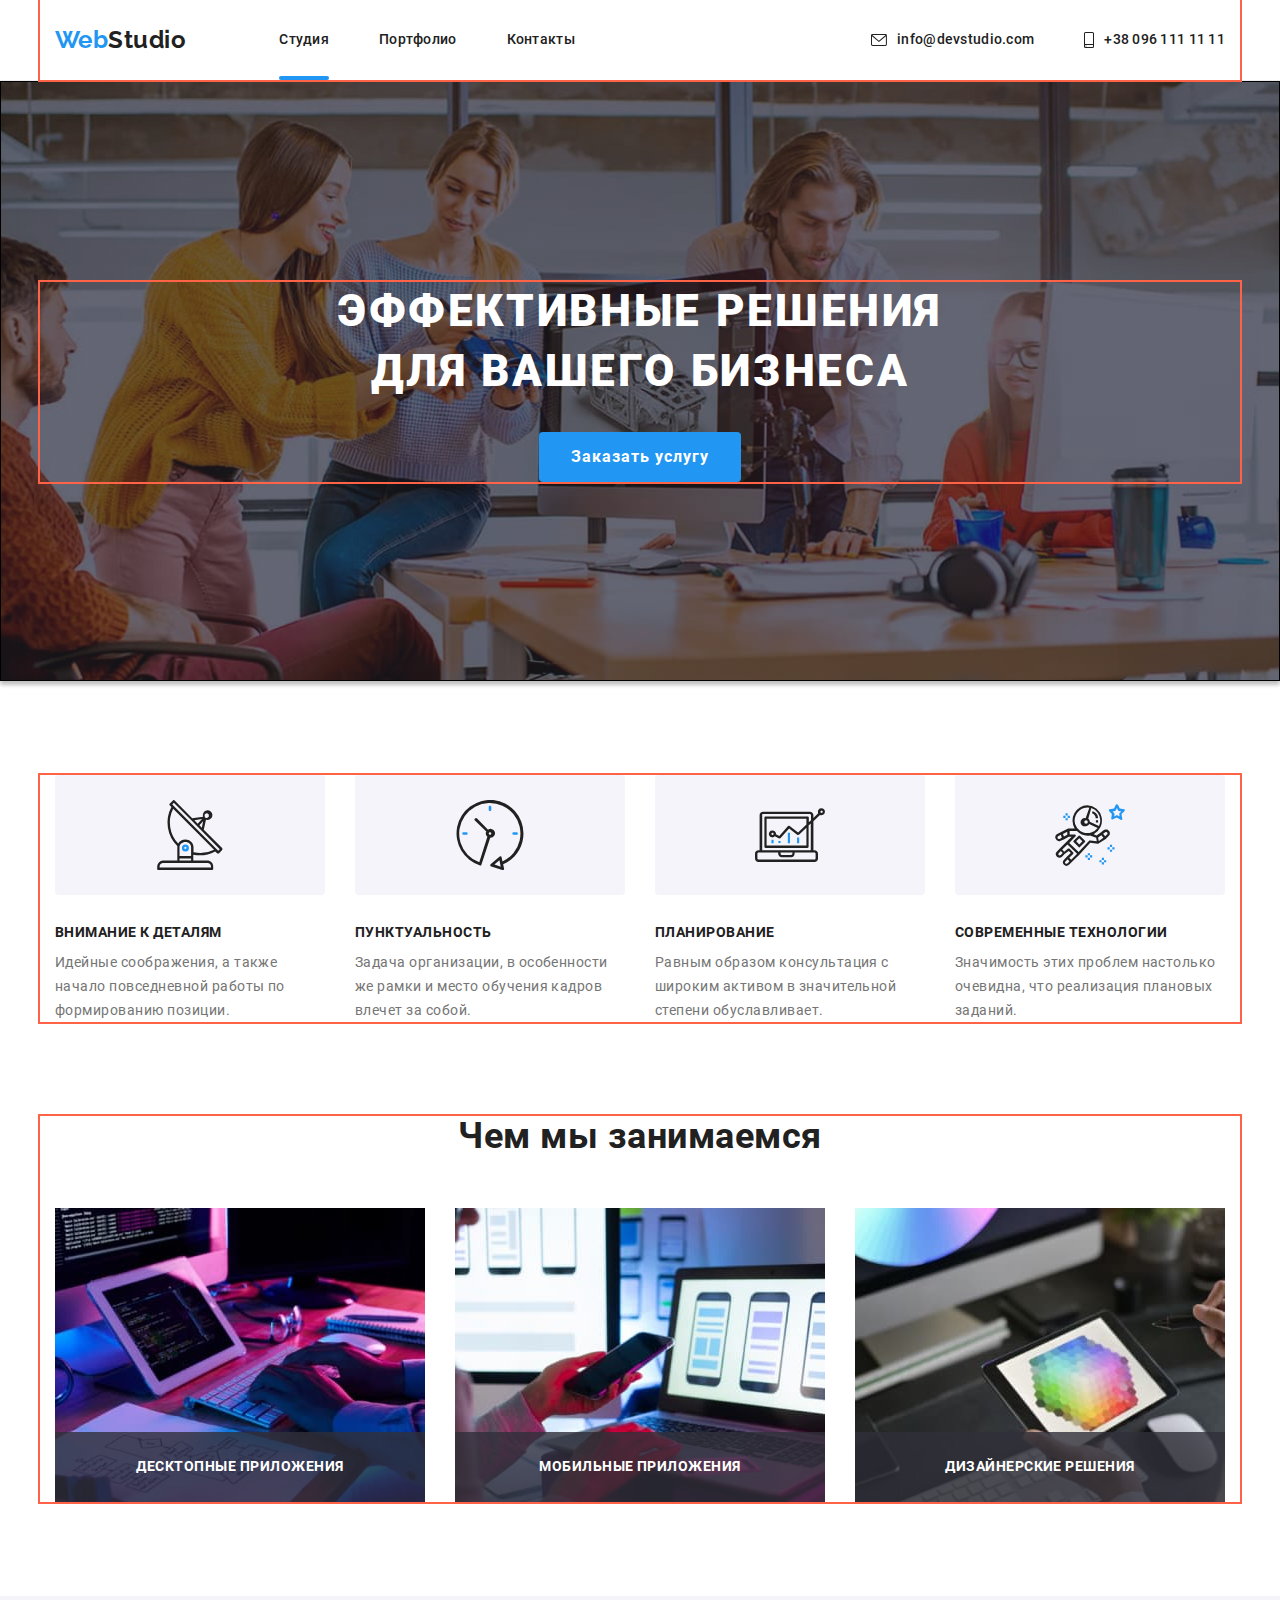
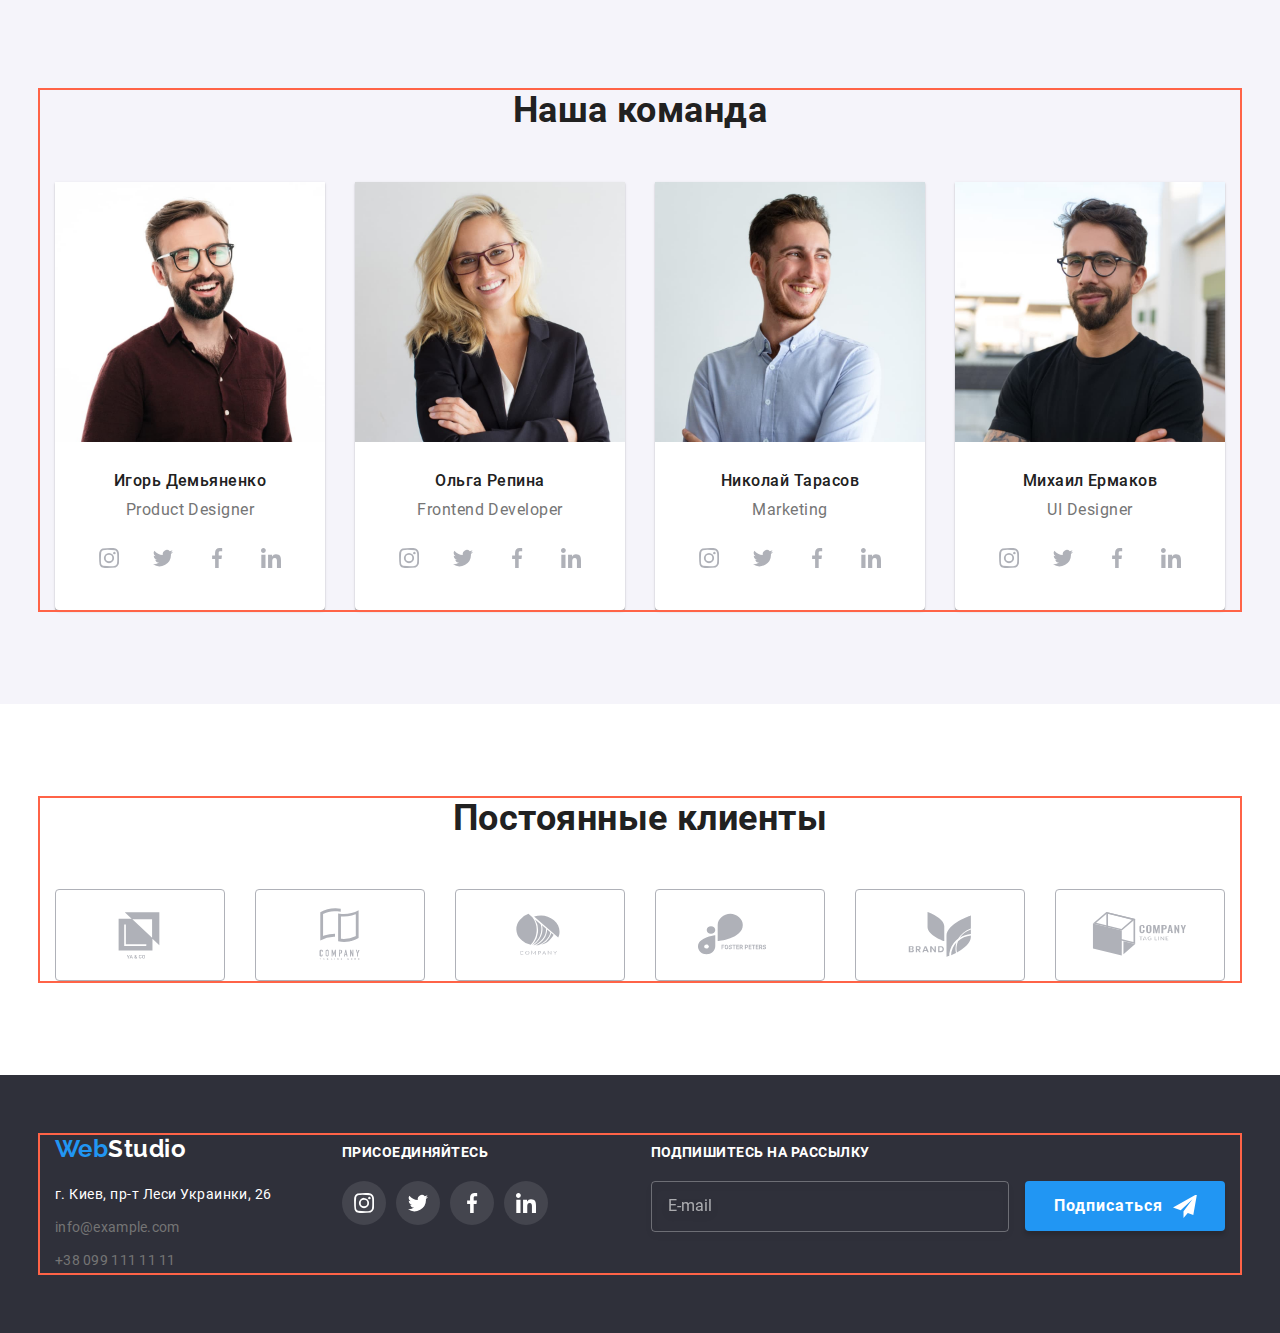
==== commit ffdcea18: "Добавляет бургер меню" ====
--- a/index.html
+++ b/index.html
@@ -74,21 +74,67 @@
             </a>
           </li>
         </ul>
-        <!-- <button class="header__menu-button" type="button">
+        <button class="header__menu-button" type="button" data-menu-button>
           <svg
             class="header__icon-menu"
             aria-label="Переключатель мобильного меню"
           >
-            <use href="./images/symbol-defs.svg#icon-menu-burger"></use>
+            <use
+              class="header__icon-menu--open"
+              href="./images/symbol-defs.svg#icon-menu-burger"
+            ></use>
+            <use
+              class="header__icon-menu--close"
+              href="./images/symbol-defs.svg#icon-close-menu"
+            ></use>
           </svg>
         </button>
-        <div class="menu-container">
-          <button class="menu-container__close-button" type="button">
-            <svg class="menu-container__icon-close" aria-label="Закрыть меню">
-              <use href="./images/symbol-defs.svg#icon-close-modal"></use>
-            </svg>
-          </button>
-        </div> -->
+        <div class="mobile-menu" data-menu>
+          <ul class="mobile-site-nav">
+            <li class="mobile-site-nav__item">
+              <a
+                class="mobile-site-nav__link mobile-site-nav__link--current"
+                href="./index.html"
+              >
+                Студія</a
+              >
+            </li>
+            <li class="mobile-site-nav__item">
+              <a class="mobile-site-nav__link" href="./portfolio.html">
+                Портфоліо</a
+              >
+            </li>
+            <li class="mobile-site-nav__item">
+              <a class="mobile-site-nav__link" href="#"> Контакти</a>
+            </li>
+          </ul>
+          <ul class="mobile-autn-nav">
+            <li class="mobile-autn-nav__item">
+              <a class="mobile-autn-nav__tel" href="tel:+380961111111">
+                +38 096 111 11 11</a
+              >
+            </li>
+            <li class="mobile-autn-nav__item">
+              <a class="mobile-autn-nav__mail" href="mailto:info@devstudio.com">
+                info@devstudio.com</a
+              >
+            </li>
+          </ul>
+          <ul class="mobile-socials">
+            <li class="mobile-socials__item">
+              <a class="mobile-socials__link" href="#"> Instagram</a>
+            </li>
+            <li class="mobile-socials__item">
+              <a class="mobile-socials__link" href="#"> Twitter</a>
+            </li>
+            <li class="mobile-socials__item">
+              <a class="mobile-socials__link" href="#"> Facebook</a>
+            </li>
+            <li class="mobile-socials__item">
+              <a class="mobile-socials__link" href="#"> LinkedIn</a>
+            </li>
+          </ul>
+        </div>
       </div>
     </header>
 
@@ -764,5 +810,6 @@
     </div>
 
     <script src="./js/modal.js"></script>
+    <script src="./js/menu.js"></script>
   </body>
 </html>
--- a/css/main.min.css
+++ b/css/main.min.css
@@ -1 +1 @@
-@font-face{font-family:"Raleway";src:local("Raleway"),url("../fonts/Raleway-Bold.woff2") format("woff2"),url("../fonts/Raleway-Bold.woff") format("woff"),url("../fonts/Raleway-Bold.ttf") format("truetype"),url("../fonts/Raleway-Bold.svg#Raleway-Bold") format("svg");font-weight:700;font-style:normal;font-display:swap}@font-face{font-family:"Roboto";src:local("Roboto"),url("../fonts/Roboto-Black.woff2") format("woff2"),url("../fonts/Roboto-Black.woff") format("woff"),url("../fonts/Roboto-Black.ttf") format("truetype"),url("../fonts/Roboto-Black.svg#Roboto-Black") format("svg");font-weight:900;font-style:normal;font-display:swap}@font-face{font-family:"Roboto";src:local("Roboto"),url("../fonts/Roboto-Bold.woff2") format("woff2"),url("../fonts/Roboto-Bold.woff") format("woff"),url("../fonts/Roboto-Bold.ttf") format("truetype"),url("../fonts/Roboto-Bold.svg#Roboto-Bold") format("svg");font-weight:700;font-style:normal;font-display:swap}@font-face{font-family:"Roboto";src:local("Roboto"),url("../fonts/Roboto-Regular.woff2") format("woff2"),url("../fonts/Roboto-Regular.woff") format("woff"),url("../fonts/Roboto-Regular.ttf") format("truetype"),url("../fonts/Roboto-Regular.svg#Roboto-Regular") format("svg");font-weight:400;font-style:normal;font-display:swap}@font-face{font-family:"Roboto";src:local("Roboto"),url("../fonts/Roboto-Medium.woff2") format("woff2"),url("../fonts/Roboto-Medium.woff") format("woff"),url("../fonts/Roboto-Medium.ttf") format("truetype"),url("../fonts/Roboto-Medium.svg#Roboto-Medium") format("svg");font-weight:500;font-style:normal;font-display:swap}/*! modern-normalize v1.1.0 | MIT License | https://github.com/sindresorhus/modern-normalize */*,::before,::after{box-sizing:border-box}html{line-height:1.15;-webkit-text-size-adjust:100%;-moz-tab-size:4;-o-tab-size:4;tab-size:4}body{margin:0;font-family:system-ui,-apple-system,"Segoe UI",Roboto,Helvetica,Arial,sans-serif,"Apple Color Emoji","Segoe UI Emoji"}hr{height:0;color:inherit}abbr[title]{-webkit-text-decoration:underline dotted;text-decoration:underline dotted}b,strong{font-weight:bolder}code,kbd,samp,pre{font-family:ui-monospace,SFMono-Regular,Consolas,"Liberation Mono",Menlo,monospace;font-size:1em}small{font-size:80%}sub,sup{font-size:75%;line-height:0;position:relative;vertical-align:baseline}sub{bottom:-0.25em}sup{top:-0.5em}table{text-indent:0;border-color:inherit}button,input,optgroup,select,textarea{font-family:inherit;font-size:100%;line-height:1.15;margin:0}button,select{text-transform:none}button,[type=button],[type=reset],[type=submit]{-webkit-appearance:button}::-moz-focus-inner{border-style:none;padding:0}:-moz-focusring{outline:1px dotted ButtonText}:-moz-ui-invalid{box-shadow:none}legend{padding:0}progress{vertical-align:baseline}::-webkit-inner-spin-button,::-webkit-outer-spin-button{height:auto}[type=search]{-webkit-appearance:textfield;outline-offset:-2px}::-webkit-search-decoration{-webkit-appearance:none}::-webkit-file-upload-button{-webkit-appearance:button;font:inherit}summary{display:list-item}:root{--primary-text-color: #757575;--title-text-color: #212121;--primary-section-color: #fff;--visual-text-color: #2196f3;--header-footer-color: #2f303a;--additional-section-color: #f5f4fa;--icon-client-color: #afb1B8;--timing-function: cubic-bezier(0.4, 0, 0.2, 1)}body{background-color:var(--primary-section-color);color:var(--primary-text-color);font-family:"Roboto",sans-serif;letter-spacing:.03em}ul{list-style:none;padding:0px;margin:0px}a{text-decoration:none}button{cursor:pointer}img{display:block}h1,h2,h3,h4,p{margin:0}img{display:block;max-width:100%;height:auto}:focus{outline:none}.visually-hidden{position:absolute;width:1px;height:1px;margin:-1px;border:0;padding:0;white-space:nowrap;-webkit-clip-path:inset(100%);clip-path:inset(100%);clip:rect(0 0 0 0);overflow:hidden}.is-hidden{opacity:0;visibility:hidden;pointer-events:none}.container{margin:0 auto;padding:0px 15px;outline:2px solid tomato}@media screen and (min-width: 480px){.container{width:480px}}@media screen and (min-width: 768px){.container{width:768px}}@media screen and (min-width: 1200px){.container{width:1200px}}.link{color:var(--title-text-color);font-weight:500;font-size:14px;line-height:1.14;letter-spacing:.02em;transition:color 250ms var(--timing-function)}.title{color:var(--title-text-color);font-weight:700;font-size:28px;line-height:1.18;text-align:center}@media screen and (min-width: 1200px){.title{font-size:36px;line-height:1.16}}.team-section__title,.specifics-section__title,.clients-section__title{margin-bottom:30px}@media screen and (min-width: 1200px){.team-section__title,.specifics-section__title,.clients-section__title{margin-bottom:50px}}.section{padding-top:60px;padding-bottom:60px}@media screen and (min-width: 1200px){.section{padding-top:94px;padding-bottom:94px}}.logo{font-family:"Raleway",sans-serif;font-weight:700;font-size:24px;line-height:1.16}.logo--primary{color:var(--title-text-color);padding:16px 0px}.logo__web{color:var(--visual-text-color)}.logo--secondary{display:inline-block;margin:0px 0px 20px 0px;color:var(--primary-section-color)}.header{position:relative;border-bottom:1px solid #ececec}.header__container{display:flex;align-items:center}.nav{display:none}@media screen and (min-width: 768px){.nav{display:flex;align-items:center}}.site-nav{display:flex;margin-left:93px}.site-nav__item+.site-nav__item{margin-left:50px}.site-nav__link{position:relative;display:block;padding-top:32px;padding-bottom:32px}.site-nav__link::after{position:absolute;content:"";display:block;bottom:0;left:0;width:100%;height:4px;background-color:var(--visual-text-color);border-radius:2px;opacity:0}.site-nav__link--current::after{opacity:1}.site-nav__link:hover,.site-nav__link:focus{color:var(--visual-text-color)}.auth-nav{display:none;margin-left:auto}@media screen and (min-width: 768px){.auth-nav{display:block}}@media screen and (min-width: 1200px){.auth-nav{display:flex}}@media screen and (min-width: 1200px){.auth-nav__item+.auth-nav__item{margin-left:50px}}.auth-nav__link{display:flex;align-items:center;padding-bottom:10px}@media screen and (min-width: 1200px){.auth-nav__link{padding-top:32px;padding-bottom:32px}}.auth-nav__link:hover,.auth-nav__link:focus{color:var(--visual-text-color)}.auth-nav__icon{margin-right:10px;fill:currentColor}.hero{text-align:center;padding:200px 0px;height:600px;max-width:1600px;margin-left:auto;margin-right:auto;border:1px solid #000;box-shadow:0px 4px 4px rgba(0,0,0,.25);background-color:var(--header-footer-color);background-image:linear-gradient(to right, rgba(47, 48, 58, 0.4), rgba(47, 48, 58, 0.4)),url(../images/studio/hero.jpg);background-repeat:no-repeat;background-size:cover;background-position:center}.hero__title{margin-left:auto;margin-right:auto;margin-bottom:30px;max-width:696px;color:var(--primary-section-color);font-weight:900;font-size:26px;line-height:1.61;letter-spacing:.06em;text-transform:uppercase}@media screen and (min-width: 1200px){.hero__title{font-size:44px;line-height:1.36}}.hero__button{border-radius:4px;padding:10px 32px;border:0;color:var(--primary-section-color);background-color:var(--visual-text-color);font-weight:700;font-size:16px;line-height:1.87;letter-spacing:.06em;transition:background-color 250ms var(--timing-function)}.hero__button:hover,.hero__button:focus{background-color:#188ce8}@media screen and (min-width: 768px)and (max-width: 1199px){.feauturies-section__list{display:flex;flex-wrap:wrap;gap:30px}}@media screen and (min-width: 1200px){.feauturies-section__list{display:flex}}@media screen and (min-width: 1200px){.feauturies-section__item+.feauturies-section__item{margin-left:30px}}@media screen and (max-width: 767px){.feauturies-section__item:not(:last-child){margin-bottom:30px}}@media screen and (min-width: 768px){.feauturies-section__item{width:calc((100% - 30px)/2)}}.feauturies-section__title{margin-bottom:10px;color:var(--title-text-color);font-weight:700;font-size:14px;line-height:1.14;text-transform:uppercase}@media screen and (max-width: 767px){.feauturies-section__title{text-align:center}}.feauturies-section__text{font-size:14px;line-height:1.7}.feauturies-section__icon{display:flex;align-items:center;justify-content:center;background-color:var(--additional-section-color);margin-bottom:30px;border-radius:4px}.feauturies-section__anim{width:70px;height:70px}.specifics-section{display:none;padding-top:0px}@media screen and (min-width: 1200px){.specifics-section{display:block}}.specifics-section__list{display:flex;justify-content:space-between}.specifics-section__cards{position:relative;transform:scale(1);transition:transform 250ms var(--timing-function)}.specifics-section__cards:hover{transform:scale(1.1)}.specifics-section__depiction{position:absolute;bottom:0;left:0;width:100%;padding:27px 0px;background-color:rgba(47,48,58,.8)}.specifics-section__text{font-weight:700;font-size:14px;line-height:1.14;text-align:center;text-transform:uppercase;color:var(--primary-section-color)}.team-section{background-color:var(--additional-section-color)}.team-section__image{width:100%}.team-section__name{margin-bottom:10px;color:var(--title-text-color);font-weight:500;font-size:16px;line-height:1.18;text-align:center}.team-section__job{margin-bottom:16px;font-size:16px;line-height:1.18;text-align:center}.team-section__team-wrapper{padding:30px 0px}.team-section__list{gap:30px}@media screen and (min-width: 768px)and (max-width: 1199px){.team-section__list{display:flex;flex-wrap:wrap}}@media screen and (min-width: 1200px){.team-section__list{display:flex;justify-content:space-between}}.team-section__avatar{background-color:var(--primary-section-color);border-radius:0px 0px 4px 4px;box-shadow:0px 1px 3px rgba(0,0,0,.12),0px 1px 1px rgba(0,0,0,.14),0px 2px 1px rgba(0,0,0,.2)}@media screen and (min-width: 768px)and (max-width: 1199px){.team-section__avatar{width:calc((100% - 30px)/2)}}@media screen and (max-width: 767px){.team-section__avatar:not(:last-child){margin-bottom:30px}}.social-networks{display:flex;gap:10px;justify-content:center}.social-networks__link{display:flex;align-items:center;justify-content:center;width:44px;height:44px;border-radius:50%;transition:color 250ms var(--timing-function),background-color 250ms var(--timing-function)}.social-networks__link--in-avatar{color:var(--icon-client-color)}.social-networks__link--in-avatar:hover,.social-networks__link--in-avatar:focus{color:var(--primary-section-color);background-color:var(--visual-text-color)}.social-networks__link--in-footer{color:var(--primary-section-color);background:rgba(255,255,255,.1)}.social-networks__link--in-footer:hover,.social-networks__link--in-footer:focus{background-color:var(--visual-text-color)}.social-networks__icon{width:20px;height:20px;fill:currentColor}.clients-section__list{display:flex;flex-wrap:wrap;gap:30px}@media screen and (min-width: 1200px){.clients-section__list{display:flex;flex-wrap:nowrap}}.clients-section__link{display:flex;align-items:center;justify-content:center;height:92px;border:1px solid var(--icon-client-color);border-radius:4px;color:var(--icon-client-color);transition:color 250ms var(--timing-function),border 250ms var(--timing-function)}@media screen and (min-width: 1200px){.clients-section__link{width:170px}}.clients-section__link:hover,.clients-section__link:focus{border:1px solid var(--visual-text-color);color:var(--visual-text-color)}.clients-section__icon{width:106px;height:60px;fill:currentColor}@media screen and (max-width: 767px){.clients-section__item{width:calc((100% - 30px)/2)}}@media screen and (min-width: 768px)and (max-width: 1199px){.clients-section__item{width:calc((100% - 60px)/3)}}.menu{display:flex;justify-content:center;margin-bottom:50px;gap:8px}@media screen and (max-width: 767px){.menu{flex-wrap:wrap;justify-content:flex-start}}.menu__button{display:inline-block;border-radius:4px;padding:6px 22px;border:0;color:var(--title-text-color);background-color:var(--additional-section-color);font-weight:500;font-size:16px;line-height:1.6;text-align:center;transition:color 250ms var(--timing-function),background-color 250ms var(--timing-function)}.menu__button:focus,.menu__button:hover{color:var(--primary-section-color);background-color:var(--visual-text-color);box-shadow:0px 3px 1px rgba(0,0,0,.1),0px 1px 2px rgba(0,0,0,.08),0px 2px 2px rgba(0,0,0,.12)}.menu__button--current{color:var(--primary-section-color);background-color:var(--visual-text-color);box-shadow:0px 3px 1px rgba(0,0,0,.1),0px 1px 2px rgba(0,0,0,.08),0px 2px 2px rgba(0,0,0,.12)}.portfolio__list{display:flex;flex-wrap:wrap;gap:30px}.card{display:flex;flex-direction:column}@media screen and (max-width: 767px){.card{width:100%}}@media screen and (min-width: 768px)and (max-width: 1199px){.card{width:calc((100% - 30px)/2)}}.card__image{height:100%;width:100%}.card__title{margin-bottom:4px;color:var(--title-text-color);font-weight:700;font-size:18px;line-height:2;letter-spacing:.06em}.card__text{font-size:16px;line-height:1.87}.card__box{flex-grow:1;padding:20px 24px;border-bottom:1px solid #eee;border-right:1px solid #eee;border-left:1px solid #eee}.card:hover{box-shadow:0px 1px 1px rgba(0,0,0,.12),0px 4px 4px rgba(0,0,0,.06),1px 4px 6px rgba(0,0,0,.16)}.card:hover .card__description{transform:translateY(0%)}.card__thumb{position:relative;overflow:hidden}.card__description{position:absolute;top:0;width:100%;height:100%;padding:63px 24px;background-color:rgba(33,150,243,.9);transform:translateY(100%);transition:transform 250ms var(--timing-function)}.card__description-text{font-size:18px;line-height:1.55;color:var(--primary-section-color)}.footer{background-color:var(--header-footer-color);padding:60px 0px}@media screen and (max-width: 1199px){.footer{text-align:center}}.footer__container{display:flex}@media screen and (max-width: 1199px){.footer__container{flex-direction:column}}@media screen and (min-width: 1200px){.footer__container{align-items:baseline;justify-content:space-between}}@media screen and (min-width: 768px){.footer__nav{display:flex;justify-content:space-around;align-items:baseline}}@media screen and (max-width: 1199px){.footer__nav{margin-bottom:60px}}.address{font-style:normal}.address__text{margin-bottom:9px;color:var(--primary-section-color);font-size:14px;line-height:1.7}.address__link{color:var(--primary-text-color);font-weight:400;line-height:1.7}.address__link:hover,.address__link:focus{color:var(--visual-text-color)}.address__item{margin-bottom:9px}@media screen and (max-width: 767px){.cta{margin-top:60px}}@media screen and (min-width: 1200px){.cta{margin-left:70px}}.cta__title{margin-bottom:20px;color:var(--primary-section-color);font-weight:700;font-size:14px;line-height:1.14;text-transform:uppercase}.subscribe-form__text{display:block}.subscribe-form__input{padding:15px 16px;width:358px;border:1px solid rgba(255,255,255,.3);filter:drop-shadow(0px 4px 4px rgba(0, 0, 0, 0.15));border-radius:4px;background-color:rgba(0,0,0,0);color:var(--primary-section-color);transition:border 250ms var(--timing-function)}@media screen and (max-width: 1199px){.subscribe-form__input{position:relative;display:block;width:100%;margin-bottom:20px;left:50%;transform:translateX(-50%)}}@media screen and (min-width: 480px)and (max-width: 1199px){.subscribe-form__input{width:450px}}.subscribe-form__input:focus{border:1px solid var(--visual-text-color)}.subscribe-form__input::-moz-placeholder{font-size:16px;line-height:1.25;color:rgba(255,255,255,.6)}.subscribe-form__input:-ms-input-placeholder{font-size:16px;line-height:1.25;color:rgba(255,255,255,.6)}.subscribe-form__input::placeholder{font-size:16px;line-height:1.25;color:rgba(255,255,255,.6)}.subscribe-form__button{position:relative;padding:10px 62px 10px 29px;width:200px;font-weight:700;font-size:16px;line-height:1.875;letter-spacing:.06em;color:var(--primary-section-color);background-color:var(--visual-text-color);box-shadow:0px 4px 4px rgba(0,0,0,.15);border-radius:4px;border:0;transition:background-color 250ms var(--timing-function)}.subscribe-form__button:focus,.subscribe-form__button:hover{background-color:#188ce8}.subscribe-form__thumb{display:inline-block;margin-left:12px}.subscribe-form__icon{position:absolute;top:50%;right:28px;transform:translateY(-50%);width:24px;height:24px;fill:#fff}.backdrop{position:fixed;top:0;left:0;width:100%;height:100%;background-color:rgba(0,0,0,.2);transition:opacity 250ms var(--timing-function),visibility 250ms var(--timing-function)}.backdrop.is-hidden .modal{transform:translate(-50%, -50%) scale(1.1)}.modal{padding:40px;position:absolute;top:50%;left:50%;width:528px;min-height:581px;background-color:var(--primary-section-color);box-shadow:0px 1px 3px rgba(0,0,0,.12),0px 1px 1px rgba(0,0,0,.14),0px 2px 1px rgba(0,0,0,.2);border-radius:4px;transform:translate(-50%, -50%) scale(1);transition:transform 250ms var(--timing-function)}.modal__close-button{position:absolute;top:8px;right:8px;width:30px;height:30px;background-color:var(--primary-section-color);border:1px solid rgba(0,0,0,.1);border-radius:50%}.modal__icon-close{width:11px;height:11px;fill:#000}.modal__icon-close:hover{fill:var(--visual-text-color)}.modal__title{margin-bottom:12px;font-weight:700;font-size:20px;line-height:1.15;color:var(--title-text-color)}.modal__form-button{position:relative;left:50%;transform:translateX(-50%);margin-top:30px;padding:10px 55px;width:200px;font-weight:700;font-size:16px;line-height:1.875;letter-spacing:.06em;color:var(--primary-section-color);background-color:var(--visual-text-color);box-shadow:0px 4px 4px rgba(0,0,0,.15);border-radius:4px;border:0;transition:background-color 250ms var(--timing-function)}.modal__form-button:focus,.modal__form-button:hover{background-color:#188ce8}.font-field{margin-bottom:10px}.font-field__label{display:block;margin-bottom:4px;font-size:12px;line-height:1.17;letter-spacing:.01em;color:var(--primary-text-color)}.font-field__input{padding:12px 42px;width:100%;border:1px solid rgba(33,33,33,.2);border-radius:4px;transition:border 250ms var(--timing-function)}.font-field__input:focus{border:1px solid var(--visual-text-color)}.font-field__input:focus+.font-field__icon{fill:var(--visual-text-color)}.font-field__thumb{position:relative}.font-field__icon{position:absolute;top:50%;left:12px;transform:translateY(-50%);width:18px;height:18px;fill:var(--title-text-color);transition:fill 250ms var(--timing-function)}.font-field__textarea{padding:12px 16px;margin-bottom:20px;width:100%;min-height:120px;border:1px solid rgba(33,33,33,.2);border-radius:4px;resize:none;transition:border 250ms var(--timing-function)}.font-field__textarea::-moz-placeholder{font-size:14px;line-height:1.14;letter-spacing:.01em;color:rgba(117,117,117,.5)}.font-field__textarea:-ms-input-placeholder{font-size:14px;line-height:1.14;letter-spacing:.01em;color:rgba(117,117,117,.5)}.font-field__textarea::placeholder{font-size:14px;line-height:1.14;letter-spacing:.01em;color:rgba(117,117,117,.5)}.font-field__textarea:focus{border:1px solid var(--visual-text-color)}.checkbox__text{padding-left:24px;position:relative;font-size:14px;line-height:1.7;color:var(--primary-text-color)}.checkbox__link{font-size:14px;line-height:1.7;color:var(--visual-text-color);text-decoration:underline}.checkbox__icon{top:0;left:0;position:absolute;width:16px;height:15px}.checkbox__icon--check{opacity:0;transition:opacity 250ms var(--timing-function)}.checkbox__check:checked+.checkbox__icon>.checkbox__icon--check{opacity:1}/*# sourceMappingURL=main.min.css.map */+@font-face{font-family:"Raleway";src:local("Raleway"),url("../fonts/Raleway-Bold.woff2") format("woff2"),url("../fonts/Raleway-Bold.woff") format("woff"),url("../fonts/Raleway-Bold.ttf") format("truetype"),url("../fonts/Raleway-Bold.svg#Raleway-Bold") format("svg");font-weight:700;font-style:normal;font-display:swap}@font-face{font-family:"Roboto";src:local("Roboto"),url("../fonts/Roboto-Black.woff2") format("woff2"),url("../fonts/Roboto-Black.woff") format("woff"),url("../fonts/Roboto-Black.ttf") format("truetype"),url("../fonts/Roboto-Black.svg#Roboto-Black") format("svg");font-weight:900;font-style:normal;font-display:swap}@font-face{font-family:"Roboto";src:local("Roboto"),url("../fonts/Roboto-Bold.woff2") format("woff2"),url("../fonts/Roboto-Bold.woff") format("woff"),url("../fonts/Roboto-Bold.ttf") format("truetype"),url("../fonts/Roboto-Bold.svg#Roboto-Bold") format("svg");font-weight:700;font-style:normal;font-display:swap}@font-face{font-family:"Roboto";src:local("Roboto"),url("../fonts/Roboto-Regular.woff2") format("woff2"),url("../fonts/Roboto-Regular.woff") format("woff"),url("../fonts/Roboto-Regular.ttf") format("truetype"),url("../fonts/Roboto-Regular.svg#Roboto-Regular") format("svg");font-weight:400;font-style:normal;font-display:swap}@font-face{font-family:"Roboto";src:local("Roboto"),url("../fonts/Roboto-Medium.woff2") format("woff2"),url("../fonts/Roboto-Medium.woff") format("woff"),url("../fonts/Roboto-Medium.ttf") format("truetype"),url("../fonts/Roboto-Medium.svg#Roboto-Medium") format("svg");font-weight:500;font-style:normal;font-display:swap}/*! modern-normalize v1.1.0 | MIT License | https://github.com/sindresorhus/modern-normalize */*,::before,::after{box-sizing:border-box}html{line-height:1.15;-webkit-text-size-adjust:100%;-moz-tab-size:4;-o-tab-size:4;tab-size:4}body{margin:0;font-family:system-ui,-apple-system,"Segoe UI",Roboto,Helvetica,Arial,sans-serif,"Apple Color Emoji","Segoe UI Emoji"}hr{height:0;color:inherit}abbr[title]{-webkit-text-decoration:underline dotted;text-decoration:underline dotted}b,strong{font-weight:bolder}code,kbd,samp,pre{font-family:ui-monospace,SFMono-Regular,Consolas,"Liberation Mono",Menlo,monospace;font-size:1em}small{font-size:80%}sub,sup{font-size:75%;line-height:0;position:relative;vertical-align:baseline}sub{bottom:-0.25em}sup{top:-0.5em}table{text-indent:0;border-color:inherit}button,input,optgroup,select,textarea{font-family:inherit;font-size:100%;line-height:1.15;margin:0}button,select{text-transform:none}button,[type=button],[type=reset],[type=submit]{-webkit-appearance:button}::-moz-focus-inner{border-style:none;padding:0}:-moz-focusring{outline:1px dotted ButtonText}:-moz-ui-invalid{box-shadow:none}legend{padding:0}progress{vertical-align:baseline}::-webkit-inner-spin-button,::-webkit-outer-spin-button{height:auto}[type=search]{-webkit-appearance:textfield;outline-offset:-2px}::-webkit-search-decoration{-webkit-appearance:none}::-webkit-file-upload-button{-webkit-appearance:button;font:inherit}summary{display:list-item}:root{--primary-text-color: #757575;--title-text-color: #212121;--primary-section-color: #fff;--visual-text-color: #2196f3;--header-footer-color: #2f303a;--additional-section-color: #f5f4fa;--icon-client-color: #afb1B8;--timing-function: cubic-bezier(0.4, 0, 0.2, 1)}body{background-color:var(--primary-section-color);color:var(--primary-text-color);font-family:"Roboto",sans-serif;letter-spacing:.03em}ul{list-style:none;padding:0px;margin:0px}a{text-decoration:none}button{cursor:pointer}img{display:block}h1,h2,h3,h4,p{margin:0}img{display:block;max-width:100%;height:auto}:focus{outline:none}.visually-hidden{position:absolute;width:1px;height:1px;margin:-1px;border:0;padding:0;white-space:nowrap;-webkit-clip-path:inset(100%);clip-path:inset(100%);clip:rect(0 0 0 0);overflow:hidden}.is-hidden{opacity:0;visibility:hidden;pointer-events:none}.container{margin:0 auto;padding:0px 15px;outline:2px solid tomato}@media screen and (min-width: 480px){.container{width:480px}}@media screen and (min-width: 768px){.container{width:768px}}@media screen and (min-width: 1200px){.container{width:1200px}}.link{color:var(--title-text-color);font-weight:500;font-size:14px;line-height:1.14;letter-spacing:.02em;transition:color 250ms var(--timing-function)}.title{color:var(--title-text-color);font-weight:700;font-size:28px;line-height:1.18;text-align:center}@media screen and (min-width: 1200px){.title{font-size:36px;line-height:1.16}}.team-section__title,.specifics-section__title,.clients-section__title{margin-bottom:30px}@media screen and (min-width: 1200px){.team-section__title,.specifics-section__title,.clients-section__title{margin-bottom:50px}}.section{padding-top:60px;padding-bottom:60px}@media screen and (min-width: 1200px){.section{padding-top:94px;padding-bottom:94px}}.logo{font-family:"Raleway",sans-serif;font-weight:700;font-size:24px;line-height:1.16}.logo--primary{color:var(--title-text-color);padding:16px 0px}.logo__web{color:var(--visual-text-color)}.logo--secondary{display:inline-block;margin:0px 0px 20px 0px;color:var(--primary-section-color)}.header{position:relative;border-bottom:1px solid #ececec}.header__container{position:relative;display:flex;align-items:center}.nav{display:none}@media screen and (min-width: 768px){.nav{display:flex;align-items:center}}.site-nav{display:flex;margin-left:93px}.site-nav__item+.site-nav__item{margin-left:50px}.site-nav__link{position:relative;display:block;padding-top:32px;padding-bottom:32px}.site-nav__link::after{position:absolute;content:"";display:block;bottom:0;left:0;width:100%;height:4px;background-color:var(--visual-text-color);border-radius:2px;opacity:0}.site-nav__link--current::after{opacity:1}.site-nav__link:hover,.site-nav__link:focus{color:var(--visual-text-color)}.auth-nav{display:none;margin-left:auto}@media screen and (min-width: 768px){.auth-nav{display:block}}@media screen and (min-width: 1200px){.auth-nav{display:flex}}@media screen and (min-width: 1200px){.auth-nav__item+.auth-nav__item{margin-left:50px}}.auth-nav__link{display:flex;align-items:center;padding-bottom:10px}@media screen and (min-width: 1200px){.auth-nav__link{padding-top:32px;padding-bottom:32px}}.auth-nav__link:hover,.auth-nav__link:focus{color:var(--visual-text-color)}.auth-nav__icon{margin-right:10px;fill:currentColor}.header__menu-button{position:absolute;top:10px;right:10px;display:inline-flex;margin:0;padding:0;border:none;background-color:rgba(0,0,0,0);z-index:11}@media screen and (min-width: 768px){.header__menu-button{display:none}}.header__icon-menu{width:40px;height:40px;fill:#212121}.header__icon-menu--close{display:none}.header__menu-button.is-open .header__icon-menu--close{display:block}.header__menu-button.is-open .header__icon-menu--open{display:none}.mobile-menu{position:absolute;display:flex;flex-direction:column;justify-content:space-between;width:100%;min-height:796px;padding:48px 40px;top:0;left:0;background-color:#fff;z-index:10;opacity:0;visibility:hidden;pointer-events:none}.mobile-menu.is-open{opacity:1;pointer-events:all;visibility:inherit}.mobile-site-nav__item+.mobile-site-nav__item{margin-top:32px}.mobile-site-nav__link{font-weight:500;font-size:40px;line-height:1.17;letter-spacing:.02em;color:var(--title-text-color)}.mobile-site-nav__link:hover,.mobile-site-nav__link:focus{color:var(--visual-text-color)}.mobile-site-nav__link--current{color:var(--visual-text-color)}.mobile-autn-nav{margin-top:auto}.mobile-autn-nav__item+.mobile-autn-nav__item{margin-top:32px}.mobile-autn-nav__tel{font-weight:500;font-size:34px;line-height:1.17;letter-spacing:.02em;color:var(--visual-text-color)}.mobile-autn-nav__mail{font-weight:500;font-size:24px;line-height:1.17;letter-spacing:.02em;color:var(--primary-text-color)}.mobile-autn-nav__mail:hover,.mobile-autn-nav__mail:focus{color:var(--visual-text-color)}.mobile-socials{display:flex;flex-wrap:wrap;margin-top:64px;gap:20px}.mobile-socials__link{padding-right:10px;font-weight:500;font-size:18px;line-height:1.22;letter-spacing:.02em;color:var(--visual-text-color)}.mobile-socials__item:not(:last-child){border-right:1px solid rgba(33,33,33,.2)}.hero{text-align:center;padding:200px 0px;height:600px;max-width:1600px;margin-left:auto;margin-right:auto;border:1px solid #000;box-shadow:0px 4px 4px rgba(0,0,0,.25);background-color:var(--header-footer-color);background-image:linear-gradient(to right, rgba(47, 48, 58, 0.4), rgba(47, 48, 58, 0.4)),url(../images/studio/hero.jpg);background-repeat:no-repeat;background-size:cover;background-position:center}.hero__title{margin-left:auto;margin-right:auto;margin-bottom:30px;max-width:696px;color:var(--primary-section-color);font-weight:900;font-size:26px;line-height:1.61;letter-spacing:.06em;text-transform:uppercase}@media screen and (min-width: 1200px){.hero__title{font-size:44px;line-height:1.36}}.hero__button{border-radius:4px;padding:10px 32px;border:0;color:var(--primary-section-color);background-color:var(--visual-text-color);font-weight:700;font-size:16px;line-height:1.87;letter-spacing:.06em;transition:background-color 250ms var(--timing-function)}.hero__button:hover,.hero__button:focus{background-color:#188ce8}@media screen and (min-width: 768px)and (max-width: 1199px){.feauturies-section__list{display:flex;flex-wrap:wrap;gap:30px}}@media screen and (min-width: 1200px){.feauturies-section__list{display:flex}}@media screen and (min-width: 1200px){.feauturies-section__item+.feauturies-section__item{margin-left:30px}}@media screen and (max-width: 767px){.feauturies-section__item:not(:last-child){margin-bottom:30px}}@media screen and (min-width: 768px){.feauturies-section__item{width:calc((100% - 30px)/2)}}.feauturies-section__title{margin-bottom:10px;color:var(--title-text-color);font-weight:700;font-size:14px;line-height:1.14;text-transform:uppercase}@media screen and (max-width: 767px){.feauturies-section__title{text-align:center}}.feauturies-section__text{font-size:14px;line-height:1.7}.feauturies-section__icon{display:flex;align-items:center;justify-content:center;height:120px;background-color:var(--additional-section-color);margin-bottom:30px;border-radius:4px}.feauturies-section__anim{width:70px;height:70px}.specifics-section{display:none;padding-top:0px}@media screen and (min-width: 1200px){.specifics-section{display:block}}.specifics-section__list{display:flex;justify-content:space-between}.specifics-section__cards{position:relative;transform:scale(1);transition:transform 250ms var(--timing-function)}.specifics-section__cards:hover{transform:scale(1.1)}.specifics-section__depiction{position:absolute;bottom:0;left:0;width:100%;padding:27px 0px;background-color:rgba(47,48,58,.8)}.specifics-section__text{font-weight:700;font-size:14px;line-height:1.14;text-align:center;text-transform:uppercase;color:var(--primary-section-color)}.team-section{background-color:var(--additional-section-color)}.team-section__image{width:100%}.team-section__name{margin-bottom:10px;color:var(--title-text-color);font-weight:500;font-size:16px;line-height:1.18;text-align:center}.team-section__job{margin-bottom:16px;font-size:16px;line-height:1.18;text-align:center}.team-section__team-wrapper{padding:30px 0px}.team-section__list{gap:30px}@media screen and (min-width: 768px)and (max-width: 1199px){.team-section__list{display:flex;flex-wrap:wrap}}@media screen and (min-width: 1200px){.team-section__list{display:flex;justify-content:space-between}}.team-section__avatar{background-color:var(--primary-section-color);border-radius:0px 0px 4px 4px;box-shadow:0px 1px 3px rgba(0,0,0,.12),0px 1px 1px rgba(0,0,0,.14),0px 2px 1px rgba(0,0,0,.2)}@media screen and (min-width: 768px)and (max-width: 1199px){.team-section__avatar{width:calc((100% - 30px)/2)}}@media screen and (max-width: 767px){.team-section__avatar:not(:last-child){margin-bottom:30px}}.social-networks{display:flex;gap:10px;justify-content:center}.social-networks__link{display:flex;align-items:center;justify-content:center;width:44px;height:44px;border-radius:50%;transition:color 250ms var(--timing-function),background-color 250ms var(--timing-function)}.social-networks__link--in-avatar{color:var(--icon-client-color)}.social-networks__link--in-avatar:hover,.social-networks__link--in-avatar:focus{color:var(--primary-section-color);background-color:var(--visual-text-color)}.social-networks__link--in-footer{color:var(--primary-section-color);background:rgba(255,255,255,.1)}.social-networks__link--in-footer:hover,.social-networks__link--in-footer:focus{background-color:var(--visual-text-color)}.social-networks__icon{width:20px;height:20px;fill:currentColor}.clients-section__list{display:flex;flex-wrap:wrap;gap:30px}@media screen and (min-width: 1200px){.clients-section__list{display:flex;flex-wrap:nowrap}}.clients-section__link{display:flex;align-items:center;justify-content:center;height:92px;border:1px solid var(--icon-client-color);border-radius:4px;color:var(--icon-client-color);transition:color 250ms var(--timing-function),border 250ms var(--timing-function)}@media screen and (min-width: 1200px){.clients-section__link{width:170px}}.clients-section__link:hover,.clients-section__link:focus{border:1px solid var(--visual-text-color);color:var(--visual-text-color)}.clients-section__icon{width:106px;height:60px;fill:currentColor}@media screen and (max-width: 767px){.clients-section__item{width:calc((100% - 30px)/2)}}@media screen and (min-width: 768px)and (max-width: 1199px){.clients-section__item{width:calc((100% - 60px)/3)}}.menu{display:flex;justify-content:center;margin-bottom:50px;gap:8px}@media screen and (max-width: 767px){.menu{flex-wrap:wrap;justify-content:flex-start}}.menu__button{display:inline-block;border-radius:4px;padding:6px 22px;border:0;color:var(--title-text-color);background-color:var(--additional-section-color);font-weight:500;font-size:16px;line-height:1.6;text-align:center;transition:color 250ms var(--timing-function),background-color 250ms var(--timing-function)}.menu__button:focus,.menu__button:hover{color:var(--primary-section-color);background-color:var(--visual-text-color);box-shadow:0px 3px 1px rgba(0,0,0,.1),0px 1px 2px rgba(0,0,0,.08),0px 2px 2px rgba(0,0,0,.12)}.menu__button--current{color:var(--primary-section-color);background-color:var(--visual-text-color);box-shadow:0px 3px 1px rgba(0,0,0,.1),0px 1px 2px rgba(0,0,0,.08),0px 2px 2px rgba(0,0,0,.12)}.portfolio__list{display:flex;flex-wrap:wrap;gap:30px}.card{display:flex;flex-direction:column}@media screen and (max-width: 767px){.card{width:100%}}@media screen and (min-width: 768px)and (max-width: 1199px){.card{width:calc((100% - 30px)/2)}}.card__image{height:100%;width:100%}.card__title{margin-bottom:4px;color:var(--title-text-color);font-weight:700;font-size:18px;line-height:2;letter-spacing:.06em}.card__text{font-size:16px;line-height:1.87}.card__box{flex-grow:1;padding:20px 24px;border-bottom:1px solid #eee;border-right:1px solid #eee;border-left:1px solid #eee}.card:hover{box-shadow:0px 1px 1px rgba(0,0,0,.12),0px 4px 4px rgba(0,0,0,.06),1px 4px 6px rgba(0,0,0,.16)}.card:hover .card__description{transform:translateY(0%)}.card__thumb{position:relative;overflow:hidden}.card__description{position:absolute;top:0;width:100%;height:100%;padding:63px 24px;background-color:rgba(33,150,243,.9);transform:translateY(100%);transition:transform 250ms var(--timing-function)}.card__description-text{font-size:18px;line-height:1.55;color:var(--primary-section-color)}.footer{background-color:var(--header-footer-color);padding:60px 0px}@media screen and (max-width: 1199px){.footer{text-align:center}}.footer__container{display:flex}@media screen and (max-width: 1199px){.footer__container{flex-direction:column}}@media screen and (min-width: 1200px){.footer__container{align-items:baseline;justify-content:space-between}}@media screen and (min-width: 768px){.footer__nav{display:flex;justify-content:space-around;align-items:baseline}}@media screen and (max-width: 1199px){.footer__nav{margin-bottom:60px}}.address{font-style:normal}.address__text{margin-bottom:9px;color:var(--primary-section-color);font-size:14px;line-height:1.7}.address__link{color:var(--primary-text-color);font-weight:400;line-height:1.7}.address__link:hover,.address__link:focus{color:var(--visual-text-color)}.address__item{margin-bottom:9px}@media screen and (max-width: 767px){.cta{margin-top:60px}}@media screen and (min-width: 1200px){.cta{margin-left:70px}}.cta__title{margin-bottom:20px;color:var(--primary-section-color);font-weight:700;font-size:14px;line-height:1.14;text-transform:uppercase}.subscribe-form__text{display:block}.subscribe-form__input{padding:15px 16px;width:358px;border:1px solid rgba(255,255,255,.3);filter:drop-shadow(0px 4px 4px rgba(0, 0, 0, 0.15));border-radius:4px;background-color:rgba(0,0,0,0);color:var(--primary-section-color);transition:border 250ms var(--timing-function)}@media screen and (max-width: 1199px){.subscribe-form__input{position:relative;display:block;width:100%;margin-bottom:20px;left:50%;transform:translateX(-50%)}}@media screen and (min-width: 480px)and (max-width: 1199px){.subscribe-form__input{width:450px}}.subscribe-form__input:focus{border:1px solid var(--visual-text-color)}.subscribe-form__input::-moz-placeholder{font-size:16px;line-height:1.25;color:rgba(255,255,255,.6)}.subscribe-form__input:-ms-input-placeholder{font-size:16px;line-height:1.25;color:rgba(255,255,255,.6)}.subscribe-form__input::placeholder{font-size:16px;line-height:1.25;color:rgba(255,255,255,.6)}.subscribe-form__button{position:relative;padding:10px 62px 10px 29px;width:200px;font-weight:700;font-size:16px;line-height:1.875;letter-spacing:.06em;color:var(--primary-section-color);background-color:var(--visual-text-color);box-shadow:0px 4px 4px rgba(0,0,0,.15);border-radius:4px;border:0;transition:background-color 250ms var(--timing-function)}.subscribe-form__button:focus,.subscribe-form__button:hover{background-color:#188ce8}.subscribe-form__thumb{display:inline-block;margin-left:12px}.subscribe-form__icon{position:absolute;top:50%;right:28px;transform:translateY(-50%);width:24px;height:24px;fill:#fff}.backdrop{position:fixed;top:0;left:0;width:100%;height:100%;background-color:rgba(0,0,0,.2);transition:opacity 250ms var(--timing-function),visibility 250ms var(--timing-function)}.backdrop.is-hidden .modal{transform:translate(-50%, -50%) scale(1.1)}.modal{padding:40px;position:absolute;top:50%;left:50%;overflow:auto;max-width:528px;height:581px;background-color:var(--primary-section-color);box-shadow:0px 1px 3px rgba(0,0,0,.12),0px 1px 1px rgba(0,0,0,.14),0px 2px 1px rgba(0,0,0,.2);border-radius:4px;transform:translate(-50%, -50%) scale(1);transition:transform 250ms var(--timing-function)}.modal__close-button{position:absolute;top:8px;right:8px;width:30px;height:30px;background-color:var(--primary-section-color);border:1px solid rgba(0,0,0,.1);border-radius:50%}.modal__icon-close{width:11px;height:11px;fill:#000}.modal__icon-close:hover{fill:var(--visual-text-color)}.modal__title{margin-bottom:12px;font-weight:700;font-size:20px;line-height:1.15;color:var(--title-text-color)}.modal__form-button{position:relative;left:50%;transform:translateX(-50%);margin-top:30px;padding:10px 55px;width:200px;font-weight:700;font-size:16px;line-height:1.875;letter-spacing:.06em;color:var(--primary-section-color);background-color:var(--visual-text-color);box-shadow:0px 4px 4px rgba(0,0,0,.15);border-radius:4px;border:0;transition:background-color 250ms var(--timing-function)}.modal__form-button:focus,.modal__form-button:hover{background-color:#188ce8}.font-field{margin-bottom:10px}.font-field__label{display:block;margin-bottom:4px;font-size:12px;line-height:1.17;letter-spacing:.01em;color:var(--primary-text-color)}.font-field__input{padding:12px 42px;width:100%;border:1px solid rgba(33,33,33,.2);border-radius:4px;transition:border 250ms var(--timing-function)}.font-field__input:focus{border:1px solid var(--visual-text-color)}.font-field__input:focus+.font-field__icon{fill:var(--visual-text-color)}.font-field__thumb{position:relative}.font-field__icon{position:absolute;top:50%;left:12px;transform:translateY(-50%);width:18px;height:18px;fill:var(--title-text-color);transition:fill 250ms var(--timing-function)}.font-field__textarea{padding:12px 16px;margin-bottom:20px;width:100%;min-height:120px;border:1px solid rgba(33,33,33,.2);border-radius:4px;resize:none;transition:border 250ms var(--timing-function)}.font-field__textarea::-moz-placeholder{font-size:14px;line-height:1.14;letter-spacing:.01em;color:rgba(117,117,117,.5)}.font-field__textarea:-ms-input-placeholder{font-size:14px;line-height:1.14;letter-spacing:.01em;color:rgba(117,117,117,.5)}.font-field__textarea::placeholder{font-size:14px;line-height:1.14;letter-spacing:.01em;color:rgba(117,117,117,.5)}.font-field__textarea:focus{border:1px solid var(--visual-text-color)}.checkbox__text{padding-left:24px;position:relative;font-size:14px;line-height:1.7;color:var(--primary-text-color)}.checkbox__link{font-size:14px;line-height:1.7;color:var(--visual-text-color);text-decoration:underline}.checkbox__icon{top:0;left:0;position:absolute;width:16px;height:15px}.checkbox__icon--check{opacity:0;transition:opacity 250ms var(--timing-function)}.checkbox__check:checked+.checkbox__icon>.checkbox__icon--check{opacity:1}/*# sourceMappingURL=main.min.css.map */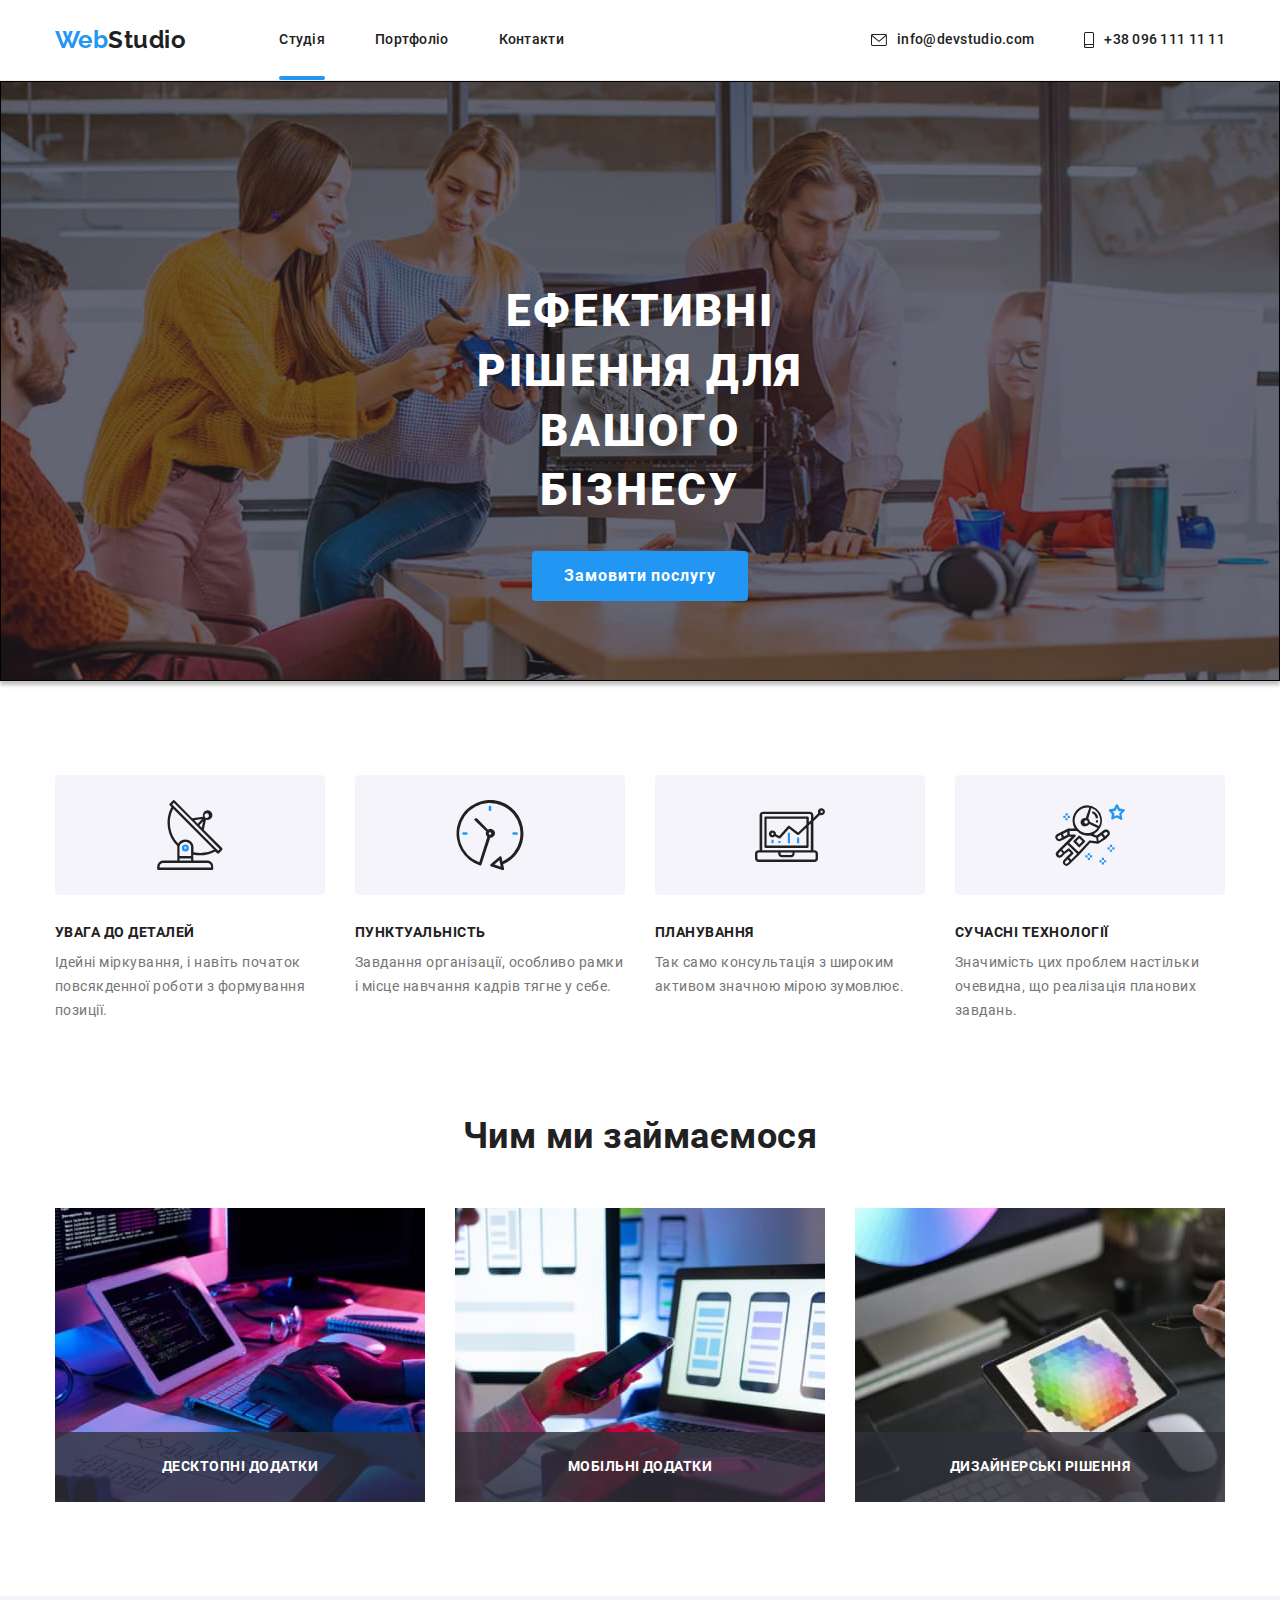
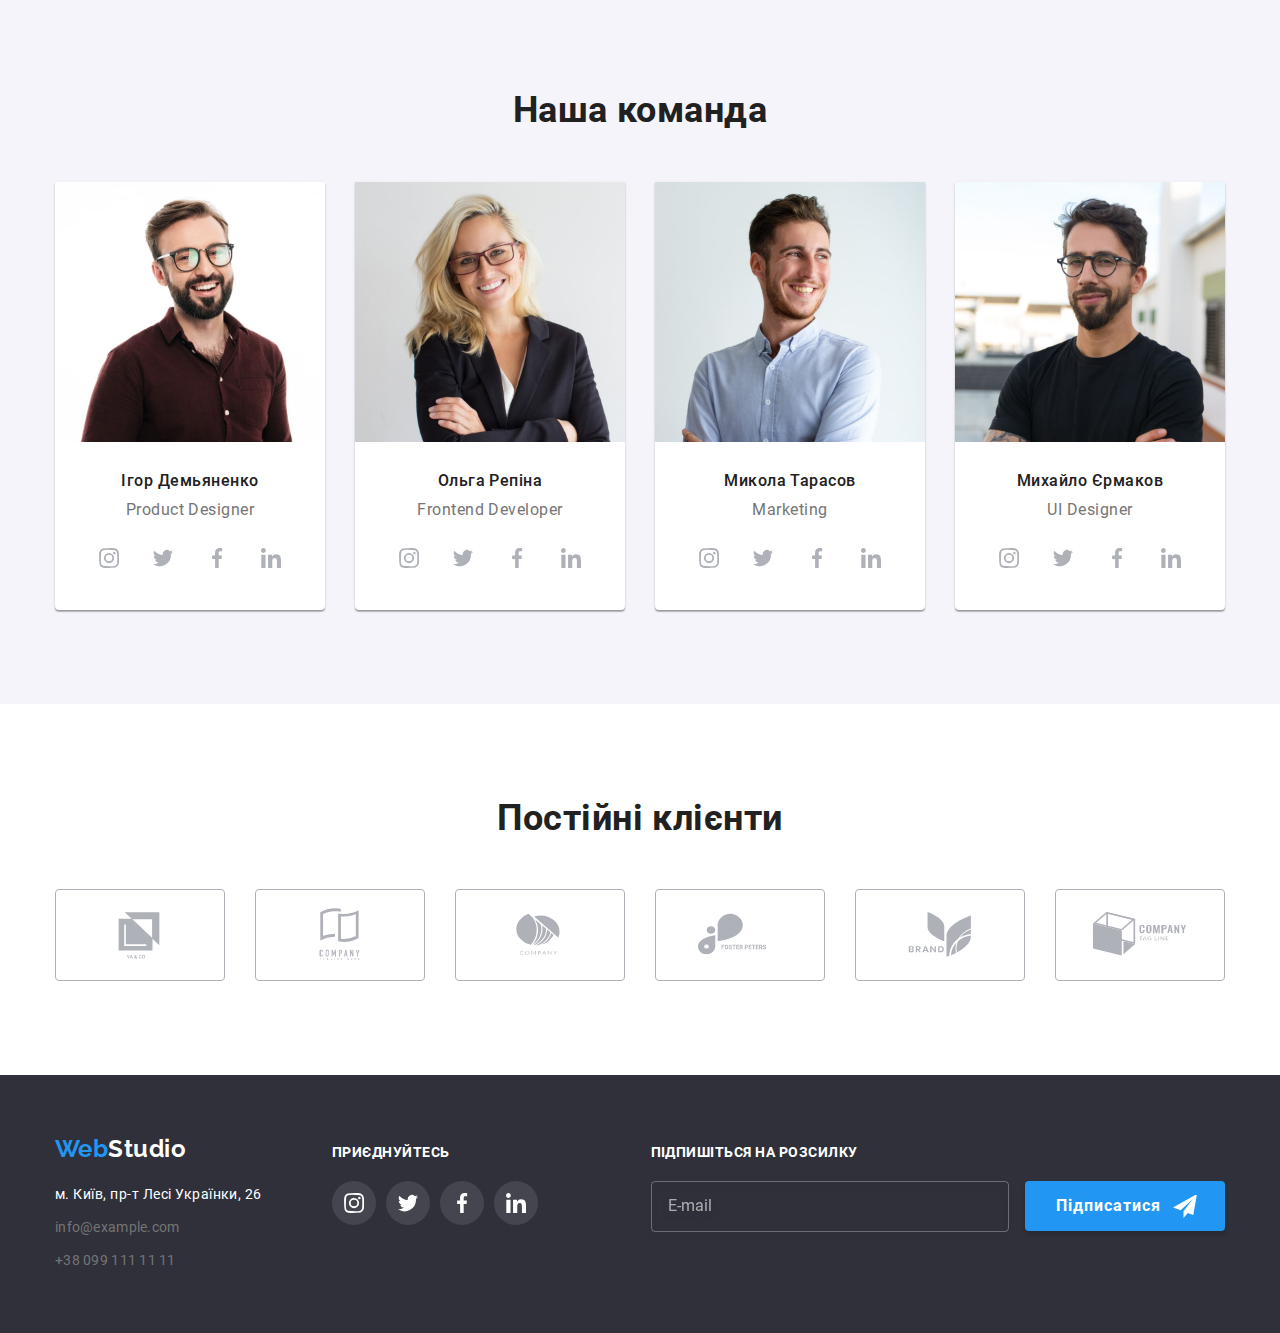
==== commit 3e6effbe: "Поменял язык сайта" ====
--- a/index.html
+++ b/index.html
@@ -1,5 +1,5 @@
 <!DOCTYPE html>
-<html lang="ru">
+<html lang="uk">
   <head>
     <meta charset="UTF-8" />
     <meta http-equiv="X-UA-Compatible" content="IE=edge" />
@@ -21,7 +21,7 @@
     <link rel="stylesheet" href="./css/main.min.css" />
   </head>
   <body>
-    <!-- Шапка сайта-->
+    <!-- Шапка сайту-->
     <header class="header">
       <div class="container header__container">
         <a href="./index.html" class="logo logo--primary">
@@ -33,16 +33,16 @@
               <a
                 href="./index.html"
                 class="site-nav__link site-nav__link--current link"
-                >Студия</a
+                >Студія</a
               >
             </li>
             <li class="site-nav__item">
               <a href="./portfolio.html" class="site-nav__link link"
-                >Портфолио</a
+                >Портфоліо</a
               >
             </li>
             <li class="site-nav__item">
-              <a href="#" class="site-nav__link link">Контакты</a>
+              <a href="#" class="site-nav__link link">Контакти</a>
             </li>
           </ul>
         </nav>
@@ -55,7 +55,7 @@
                 height="12px"
                 aria-hidden="true"
               >
-                <use href="./images/symbol-defs.svg#icon-mail"></use>
+                <use href="./images/icons.svg#icon-mail"></use>
               </svg>
               info@devstudio.com
             </a>
@@ -68,24 +68,21 @@
                 height="16px"
                 aria-hidden="true"
               >
-                <use href="./images/symbol-defs.svg#icon-phone"></use>
+                <use href="./images/icons.svg#icon-phone"></use>
               </svg>
               +38 096 111 11 11
             </a>
           </li>
         </ul>
         <button class="header__menu-button" type="button" data-menu-button>
-          <svg
-            class="header__icon-menu"
-            aria-label="Переключатель мобильного меню"
-          >
+          <svg class="header__icon-menu" aria-label="Перемикач мобільного меню">
             <use
               class="header__icon-menu--open"
-              href="./images/symbol-defs.svg#icon-menu-burger"
+              href="./images/icons.svg#icon-menu-burger"
             ></use>
             <use
               class="header__icon-menu--close"
-              href="./images/symbol-defs.svg#icon-close-menu"
+              href="./images/icons.svg#icon-close-menu"
             ></use>
           </svg>
         </button>
@@ -138,77 +135,76 @@
       </div>
     </header>
 
-    <!-- Уникальный контент сайта -->
+    <!-- Унікальный контент сайту -->
     <main>
-      <!-- Герой сайта-->
+      <!-- Герой сайту-->
       <section class="hero">
         <div class="container">
-          <h1 class="hero__title">Эффективные решения для вашего бизнеса</h1>
+          <h1 class="hero__title">Ефективні рішення для вашого бізнесу</h1>
           <button type="button" class="hero__button" data-modal-open>
-            Заказать услугу
+            Замовити послугу
           </button>
         </div>
       </section>
-      <!-- Особенности сайта -->
+      <!-- Особливості сайту -->
       <section class="feauturies-section section">
         <div class="container">
-          <h2 class="visually-hidden">Особенности сайта</h2>
+          <h2 class="visually-hidden">Особливості сайту</h2>
           <ul class="feauturies-section__list">
             <li class="feauturies-section__item">
               <div class="feauturies-section__icon">
                 <svg class="feauturies-section__anim" aria-hidden="true">
-                  <use href="./images/symbol-defs.svg#icon-antenna"></use>
+                  <use href="./images/icons.svg#icon-antenna"></use>
                 </svg>
               </div>
-              <h3 class="feauturies-section__title">Внимание к деталям</h3>
+              <h3 class="feauturies-section__title">УВАГА ДО ДЕТАЛЕЙ</h3>
               <p class="feauturies-section__text">
-                Идейные соображения, а также начало повседневной работы по
-                формированию позиции.
+                Ідейні міркування, і навіть початок повсякденної роботи з
+                формування позиції.
               </p>
             </li>
             <li class="feauturies-section__item">
               <div class="feauturies-section__icon">
                 <svg class="feauturies-section__anim" aria-hidden="true">
-                  <use href="./images/symbol-defs.svg#icon-clock"></use>
+                  <use href="./images/icons.svg#icon-clock"></use>
                 </svg>
               </div>
-              <h3 class="feauturies-section__title">Пунктуальность</h3>
+              <h3 class="feauturies-section__title">ПУНКТУАЛЬНІСТЬ</h3>
               <p class="feauturies-section__text">
-                Задача организации, в особенности же рамки и место обучения
-                кадров влечет за собой.
+                Завдання організації, особливо рамки і місце навчання кадрів
+                тягне у себе.
               </p>
             </li>
             <li class="feauturies-section__item">
               <div class="feauturies-section__icon">
                 <svg class="feauturies-section__anim" aria-hidden="true">
-                  <use href="./images/symbol-defs.svg#icon-diagram"></use>
+                  <use href="./images/icons.svg#icon-diagram"></use>
                 </svg>
               </div>
-              <h3 class="feauturies-section__title">Планирование</h3>
+              <h3 class="feauturies-section__title">ПЛАНУВАННЯ</h3>
               <p class="feauturies-section__text">
-                Равным образом консультация с широким активом в значительной
-                степени обуславливает.
+                Так само консультація з широким активом значною мірою зумовлює.
               </p>
             </li>
             <li class="feauturies-section__item">
               <div class="feauturies-section__icon">
                 <svg class="feauturies-section__anim" aria-hidden="true">
-                  <use href="./images/symbol-defs.svg#icon-astronaut"></use>
+                  <use href="./images/icons.svg#icon-astronaut"></use>
                 </svg>
               </div>
-              <h3 class="feauturies-section__title">Современные технологии</h3>
+              <h3 class="feauturies-section__title">СУЧАСНІ ТЕХНОЛОГІЇ</h3>
               <p class="feauturies-section__text">
-                Значимость этих проблем настолько очевидна, что реализация
-                плановых заданий.
+                Значимість цих проблем настільки очевидна, що реалізація
+                планових завдань.
               </p>
             </li>
           </ul>
         </div>
       </section>
-      <!-- Чем мы занимаемся -->
+      <!-- Чим ми займаємося -->
       <section class="specifics-section section">
         <div class="container">
-          <h2 class="specifics-section__title title">Чем мы занимаемся</h2>
+          <h2 class="specifics-section__title title">Чим ми займаємося</h2>
           <ul class="specifics-section__list">
             <li>
               <div class="specifics-section__cards">
@@ -218,7 +214,7 @@
                   width="370"
                 />
                 <div class="specifics-section__depiction">
-                  <p class="specifics-section__text">Десктопные приложения</p>
+                  <p class="specifics-section__text">Десктопні додатки</p>
                 </div>
               </div>
             </li>
@@ -230,7 +226,7 @@
                   width="370"
                 />
                 <div class="specifics-section__depiction">
-                  <p class="specifics-section__text">Мобильные приложения</p>
+                  <p class="specifics-section__text">Мобільні додатки</p>
                 </div>
               </div>
             </li>
@@ -242,7 +238,7 @@
                   width="370"
                 />
                 <div class="specifics-section__depiction">
-                  <p class="specifics-section__text">Дизайнерские решения</p>
+                  <p class="specifics-section__text">Дизайнерські рішення</p>
                 </div>
               </div>
             </li>
@@ -258,11 +254,11 @@
               <img
                 class="team-section__image"
                 src="./images/studio/igor.jpg"
-                alt="Фото Игоря"
+                alt="Фото Ігоря"
                 width="270px"
               />
               <div class="team-section__team-wrapper">
-                <h3 class="team-section__name">Игорь Демьяненко</h3>
+                <h3 class="team-section__name">Ігор Демьяненко</h3>
                 <p class="team-section__job">Product Designer</p>
                 <ul class="social-networks">
                   <li class="social-networks__item">
@@ -272,24 +268,22 @@
                     >
                       <svg
                         class="social-networks__icon"
-                        aria-label="Перейти на сайт Инстаграм"
-                      >
-                        <use
-                          href="./images/symbol-defs.svg#icon-instagram"
-                        ></use>
-                      </svg>
-                    </a>
-                  </li>
-                  <li class="social-networks__item">
-                    <a
-                      class="social-networks__link social-networks__link--in-avatar"
-                      href="#"
-                    >
-                      <svg
-                        class="social-networks__icon"
-                        aria-label="Перейти на сайт Твиттер"
-                      >
-                        <use href="./images/symbol-defs.svg#icon-twitter"></use>
+                        aria-label="Перейти на сайт Інстаграм"
+                      >
+                        <use href="./images/icons.svg#icon-instagram"></use>
+                      </svg>
+                    </a>
+                  </li>
+                  <li class="social-networks__item">
+                    <a
+                      class="social-networks__link social-networks__link--in-avatar"
+                      href="#"
+                    >
+                      <svg
+                        class="social-networks__icon"
+                        aria-label="Перейти на сайт Твіттер"
+                      >
+                        <use href="./images/icons.svg#icon-twitter"></use>
                       </svg>
                     </a>
                   </li>
@@ -302,24 +296,20 @@
                         class="social-networks__icon"
                         aria-label="Перейти на сайт Фейсбук"
                       >
-                        <use
-                          href="./images/symbol-defs.svg#icon-facebook"
-                        ></use>
-                      </svg>
-                    </a>
-                  </li>
-                  <li class="social-networks__item">
-                    <a
-                      class="social-networks__link social-networks__link--in-avatar"
-                      href="#"
-                    >
-                      <svg
-                        class="social-networks__icon"
-                        aria-label="Перейти на сайт Линкедин"
-                      >
-                        <use
-                          href="./images/symbol-defs.svg#icon-linkedin"
-                        ></use>
+                        <use href="./images/icons.svg#icon-facebook"></use>
+                      </svg>
+                    </a>
+                  </li>
+                  <li class="social-networks__item">
+                    <a
+                      class="social-networks__link social-networks__link--in-avatar"
+                      href="#"
+                    >
+                      <svg
+                        class="social-networks__icon"
+                        aria-label="Перейти на сайт Лінкедин"
+                      >
+                        <use href="./images/icons.svg#icon-linkedin"></use>
                       </svg>
                     </a>
                   </li>
@@ -334,7 +324,7 @@
                 width="270px"
               />
               <div class="team-section__team-wrapper">
-                <h3 class="team-section__name">Ольга Репина</h3>
+                <h3 class="team-section__name">Ольга Репіна</h3>
                 <p class="team-section__job">Frontend Developer</p>
                 <ul class="social-networks">
                   <li class="social-networks__item">
@@ -344,24 +334,22 @@
                     >
                       <svg
                         class="social-networks__icon"
-                        aria-label="Перейти на сайт Инстаграм"
-                      >
-                        <use
-                          href="./images/symbol-defs.svg#icon-instagram"
-                        ></use>
-                      </svg>
-                    </a>
-                  </li>
-                  <li class="social-networks__item">
-                    <a
-                      class="social-networks__link social-networks__link--in-avatar"
-                      href="#"
-                    >
-                      <svg
-                        class="social-networks__icon"
-                        aria-label="Перейти на сайт Твиттер"
-                      >
-                        <use href="./images/symbol-defs.svg#icon-twitter"></use>
+                        aria-label="Перейти на сайт Інстаграм"
+                      >
+                        <use href="./images/icons.svg#icon-instagram"></use>
+                      </svg>
+                    </a>
+                  </li>
+                  <li class="social-networks__item">
+                    <a
+                      class="social-networks__link social-networks__link--in-avatar"
+                      href="#"
+                    >
+                      <svg
+                        class="social-networks__icon"
+                        aria-label="Перейти на сайт Твіттер"
+                      >
+                        <use href="./images/icons.svg#icon-twitter"></use>
                       </svg>
                     </a>
                   </li>
@@ -374,24 +362,20 @@
                         class="social-networks__icon"
                         aria-label="Перейти на сайт Фейсбук"
                       >
-                        <use
-                          href="./images/symbol-defs.svg#icon-facebook"
-                        ></use>
-                      </svg>
-                    </a>
-                  </li>
-                  <li class="social-networks__item">
-                    <a
-                      class="social-networks__link social-networks__link--in-avatar"
-                      href="#"
-                    >
-                      <svg
-                        class="social-networks__icon"
-                        aria-label="Перейти на сайт Линкедин"
-                      >
-                        <use
-                          href="./images/symbol-defs.svg#icon-linkedin"
-                        ></use>
+                        <use href="./images/icons.svg#icon-facebook"></use>
+                      </svg>
+                    </a>
+                  </li>
+                  <li class="social-networks__item">
+                    <a
+                      class="social-networks__link social-networks__link--in-avatar"
+                      href="#"
+                    >
+                      <svg
+                        class="social-networks__icon"
+                        aria-label="Перейти на сайт Лінкедин"
+                      >
+                        <use href="./images/icons.svg#icon-linkedin"></use>
                       </svg>
                     </a>
                   </li>
@@ -402,11 +386,11 @@
               <img
                 class="team-section__image"
                 src="./images/studio/nikolay.jpg"
-                alt="Фото Николая"
+                alt="Фото Миколи"
                 width="270px"
               />
               <div class="team-section__team-wrapper">
-                <h3 class="team-section__name">Николай Тарасов</h3>
+                <h3 class="team-section__name">Микола Тарасов</h3>
                 <p class="team-section__job">Marketing</p>
                 <ul class="social-networks">
                   <li class="social-networks__item">
@@ -416,11 +400,9 @@
                     >
                       <svg
                         class="social-networks__icon"
-                        aria-label="Перейти на сайт Инстаграм"
-                      >
-                        <use
-                          href="./images/symbol-defs.svg#icon-instagram"
-                        ></use>
+                        aria-label="Перейти на сайт Інстаграм"
+                      >
+                        <use href="./images/icons.svg#icon-instagram"></use>
                       </svg>
                     </a>
                   </li>
@@ -433,7 +415,7 @@
                         class="social-networks__icon"
                         aria-label="Перейти на сайт Таиттер"
                       >
-                        <use href="./images/symbol-defs.svg#icon-twitter"></use>
+                        <use href="./images/icons.svg#icon-twitter"></use>
                       </svg>
                     </a>
                   </li>
@@ -446,24 +428,20 @@
                         class="social-networks__icon"
                         aria-label="Перейти на сайт Фейсбук"
                       >
-                        <use
-                          href="./images/symbol-defs.svg#icon-facebook"
-                        ></use>
-                      </svg>
-                    </a>
-                  </li>
-                  <li class="social-networks__item">
-                    <a
-                      class="social-networks__link social-networks__link--in-avatar"
-                      href="#"
-                    >
-                      <svg
-                        class="social-networks__icon"
-                        aria-label="Перейти на сайт Линкедин"
-                      >
-                        <use
-                          href="./images/symbol-defs.svg#icon-linkedin"
-                        ></use>
+                        <use href="./images/icons.svg#icon-facebook"></use>
+                      </svg>
+                    </a>
+                  </li>
+                  <li class="social-networks__item">
+                    <a
+                      class="social-networks__link social-networks__link--in-avatar"
+                      href="#"
+                    >
+                      <svg
+                        class="social-networks__icon"
+                        aria-label="Перейти на сайт Лінкедин"
+                      >
+                        <use href="./images/icons.svg#icon-linkedin"></use>
                       </svg>
                     </a>
                   </li>
@@ -474,11 +452,11 @@
               <img
                 class="team-section__image"
                 src="./images/studio/michael.jpg"
-                alt="Фото Михаила"
+                alt="Фото Михайла"
                 width="270px"
               />
               <div class="team-section__team-wrapper">
-                <h3 class="team-section__name">Михаил Ермаков</h3>
+                <h3 class="team-section__name">Михайло Єрмаков</h3>
                 <p class="team-section__job">UI Designer</p>
                 <ul class="social-networks">
                   <li class="social-networks__item">
@@ -488,24 +466,22 @@
                     >
                       <svg
                         class="social-networks__icon"
-                        aria-label="Перейти на сайт Инстаграм"
-                      >
-                        <use
-                          href="./images/symbol-defs.svg#icon-instagram"
-                        ></use>
-                      </svg>
-                    </a>
-                  </li>
-                  <li class="social-networks__item">
-                    <a
-                      class="social-networks__link social-networks__link--in-avatar"
-                      href="#"
-                    >
-                      <svg
-                        class="social-networks__icon"
-                        aria-label="Перейти на сайт Твиттер"
-                      >
-                        <use href="./images/symbol-defs.svg#icon-twitter"></use>
+                        aria-label="Перейти на сайт Інстаграм"
+                      >
+                        <use href="./images/icons.svg#icon-instagram"></use>
+                      </svg>
+                    </a>
+                  </li>
+                  <li class="social-networks__item">
+                    <a
+                      class="social-networks__link social-networks__link--in-avatar"
+                      href="#"
+                    >
+                      <svg
+                        class="social-networks__icon"
+                        aria-label="Перейти на сайт Твіттер"
+                      >
+                        <use href="./images/icons.svg#icon-twitter"></use>
                       </svg>
                     </a>
                   </li>
@@ -518,24 +494,20 @@
                         class="social-networks__icon"
                         aria-label="Перейти на сайт Фейсбук"
                       >
-                        <use
-                          href="./images/symbol-defs.svg#icon-facebook"
-                        ></use>
-                      </svg>
-                    </a>
-                  </li>
-                  <li class="social-networks__item">
-                    <a
-                      class="social-networks__link social-networks__link--in-avatar"
-                      href="#"
-                    >
-                      <svg
-                        class="social-networks__icon"
-                        aria-label="Перейти на сайт Линкедин"
-                      >
-                        <use
-                          href="./images/symbol-defs.svg#icon-linkedin"
-                        ></use>
+                        <use href="./images/icons.svg#icon-facebook"></use>
+                      </svg>
+                    </a>
+                  </li>
+                  <li class="social-networks__item">
+                    <a
+                      class="social-networks__link social-networks__link--in-avatar"
+                      href="#"
+                    >
+                      <svg
+                        class="social-networks__icon"
+                        aria-label="Перейти на сайт Лінкедин"
+                      >
+                        <use href="./images/icons.svg#icon-linkedin"></use>
                       </svg>
                     </a>
                   </li>
@@ -547,18 +519,18 @@
       </section>
     </main>
 
-    <!-- Постоянные клиенты -->
+    <!-- Постійні клієнти -->
     <section class="clients-section section">
       <div class="container">
-        <h2 class="clients-section__title title">Постоянные клиенты</h2>
+        <h2 class="clients-section__title title">Постійні клієнти</h2>
         <ul class="clients-section__list">
           <li class="clients-section__item">
             <a class="clients-section__link" href="#">
               <svg
                 class="clients-section__icon"
-                aria-label="Перейти на страницу клиента"
-              >
-                <use href="./images/symbol-defs.svg#icon-client1"></use>
+                aria-label="Перейти на сторінку клієнта"
+              >
+                <use href="./images/icons.svg#icon-client1"></use>
               </svg>
             </a>
           </li>
@@ -566,9 +538,9 @@
             <a class="clients-section__link" href="#">
               <svg
                 class="clients-section__icon"
-                aria-label="Перейти на страницу клиента"
-              >
-                <use href="./images/symbol-defs.svg#icon-client2"></use>
+                aria-label="Перейти на сторінку клієнта"
+              >
+                <use href="./images/icons.svg#icon-client2"></use>
               </svg>
             </a>
           </li>
@@ -576,43 +548,43 @@
             <a class="clients-section__link" href="#"
               ><svg
                 class="clients-section__icon"
-                aria-label="Перейти на страницу клиента"
-              >
-                <use href="./images/symbol-defs.svg#icon-client3"></use></svg
+                aria-label="Перейти на сторінку клієнта"
+              >
+                <use href="./images/icons.svg#icon-client3"></use></svg
             ></a>
           </li>
           <li class="clients-section__item">
             <a class="clients-section__link" href="#"
               ><svg
                 class="clients-section__icon"
-                aria-label="Перейти на страницу клиента"
-              >
-                <use href="./images/symbol-defs.svg#icon-client4"></use></svg
+                aria-label="Перейти на сторінку клієнта"
+              >
+                <use href="./images/icons.svg#icon-client4"></use></svg
             ></a>
           </li>
           <li class="clients-section__item">
             <a class="clients-section__link" href="#"
               ><svg
                 class="clients-section__icon"
-                aria-label="Перейти на страницу клиента"
-              >
-                <use href="./images/symbol-defs.svg#icon-client5"></use></svg
+                aria-label="Перейти на сторінку клієнта"
+              >
+                <use href="./images/icons.svg#icon-client5"></use></svg
             ></a>
           </li>
           <li class="clients-section__item">
             <a class="clients-section__link" href="#"
               ><svg
                 class="clients-section__icon"
-                aria-label="Перейти на страницу клиента"
-              >
-                <use href="./images/symbol-defs.svg#icon-client6"></use></svg
+                aria-label="Перейти на сторінку клієнта"
+              >
+                <use href="./images/icons.svg#icon-client6"></use></svg
             ></a>
           </li>
         </ul>
       </div>
     </section>
 
-    <!-- Подвал сайта -->
+    <!-- Подвал сайту -->
     <footer class="footer">
       <div class="container footer__container">
         <div class="footer__nav">
@@ -621,7 +593,7 @@
               <span class="logo__web">Web</span>Studio</a
             >
             <address class="address">
-              <p class="address__text">г. Киев, пр-т Леси Украинки, 26</p>
+              <p class="address__text">м. Київ, пр-т Лесі Українки, 26</p>
               <ul>
                 <li class="address__item">
                   <a href="mailto:info@example.com" class="address__link link"
@@ -637,7 +609,7 @@
             </address>
           </div>
           <div class="cta">
-            <p class="cta__title">Присоединяйтесь</p>
+            <p class="cta__title">Приєднуйтесь</p>
             <ul class="social-networks">
               <li class="social-networks__item">
                 <a
@@ -646,9 +618,9 @@
                 >
                   <svg
                     class="social-networks__icon"
-                    aria-label="Перейти на сайт Инстаграм"
+                    aria-label="Перейти на сайт Інстаграм"
                   >
-                    <use href="./images/symbol-defs.svg#icon-instagram"></use>
+                    <use href="./images/icons.svg#icon-instagram"></use>
                   </svg>
                 </a>
               </li>
@@ -659,9 +631,9 @@
                 >
                   <svg
                     class="social-networks__icon"
-                    aria-label="Перейти на сайт Твиттер"
+                    aria-label="Перейти на сайт Твіттер"
                   >
-                    <use href="./images/symbol-defs.svg#icon-twitter"></use>
+                    <use href="./images/icons.svg#icon-twitter"></use>
                   </svg>
                 </a>
               </li>
@@ -674,7 +646,7 @@
                     class="social-networks__icon"
                     aria-label="Перейти на сайт Фейсбук"
                   >
-                    <use href="./images/symbol-defs.svg#icon-facebook"></use>
+                    <use href="./images/icons.svg#icon-facebook"></use>
                   </svg>
                 </a>
               </li>
@@ -685,9 +657,9 @@
                 >
                   <svg
                     class="social-networks__icon"
-                    aria-label="Перейти на сайт Линкедин"
+                    aria-label="Перейти на сайт Лінкедин"
                   >
-                    <use href="./images/symbol-defs.svg#icon-linkedin"></use>
+                    <use href="./images/icons.svg#icon-linkedin"></use>
                   </svg>
                 </a>
               </li>
@@ -697,7 +669,7 @@
         <div>
           <form name="subscribe-form" autocomplete="off">
             <label class="subscribe-form__text cta__title" for="user-email"
-              >Подпишитесь на рассылку</label
+              >Підпишіться на розсилку</label
             >
             <input
               class="subscribe-form__input"
@@ -709,7 +681,7 @@
             />
             <div class="subscribe-form__thumb">
               <button class="subscribe-form__button" type="submit">
-                Подписаться
+                Підписатися
                 <svg class="subscribe-form__icon" aria-hidden="true">
                   <use href="./images/icons.svg#icon-telegram"></use>
                 </svg>
@@ -720,18 +692,18 @@
       </div>
     </footer>
 
-    <!-- Модальное окно -->
+    <!-- Модальне вікно -->
     <div class="backdrop is-hidden" data-modal>
       <div class="modal">
         <button class="modal__close-button" type="button" data-modal-close>
           <svg class="modal__icon-close" aria-label="Закрыть окно">
-            <use href="./images/symbol-defs.svg#icon-close-modal"></use>
+            <use href="./images/icons.svg#icon-close-modal"></use>
           </svg>
         </button>
-        <h2 class="modal__title">Оставьте свои данные, мы вам перезвоним</h2>
+        <h2 class="modal__title">Залиште свої дані, ми вам передзвонимо</h2>
         <form name="callback-form" autocomplete="off">
           <div class="font-field">
-            <label class="font-field__label" for="user-name">Имя</label>
+            <label class="font-field__label" for="user-name">Ім'я</label>
             <div class="font-field__thumb">
               <input
                 class="font-field__input"
@@ -761,7 +733,7 @@
             </div>
           </div>
           <div class="font-field">
-            <label class="font-field__label" for="user-mail">Почта</label>
+            <label class="font-field__label" for="user-mail">Пошта</label>
             <div class="font-field__thumb">
               <input
                 class="font-field__input"
@@ -776,14 +748,12 @@
             </div>
           </div>
           <div>
-            <label class="font-field__label" for="user-comment"
-              >Комментарий</label
-            >
+            <label class="font-field__label" for="user-comment">Коментар</label>
             <textarea
               class="font-field__textarea"
               id="user-comment"
               name="user-comment"
-              placeholder="Введите текст"
+              placeholder="Введіть текст"
             ></textarea>
           </div>
           <div class="checkbox">
@@ -800,11 +770,11 @@
                   href="./images/icons.svg#icon-check"
                 ></use>
               </svg>
-              Соглашаюсь с рассылкой и принимаю
+              Погоджуюсь з розсилкою та приймаю
             </label>
-            <a class="checkbox__link" href="">Условия договора</a>
+            <a class="checkbox__link" href="">Умови договору</a>
           </div>
-          <button class="modal__form-button" type="submit">Отправить</button>
+          <button class="modal__form-button" type="submit">Відправити</button>
         </form>
       </div>
     </div>
--- a/css/main.min.css
+++ b/css/main.min.css
@@ -1 +1 @@
-@font-face{font-family:"Raleway";src:local("Raleway"),url("../fonts/Raleway-Bold.woff2") format("woff2"),url("../fonts/Raleway-Bold.woff") format("woff"),url("../fonts/Raleway-Bold.ttf") format("truetype"),url("../fonts/Raleway-Bold.svg#Raleway-Bold") format("svg");font-weight:700;font-style:normal;font-display:swap}@font-face{font-family:"Roboto";src:local("Roboto"),url("../fonts/Roboto-Black.woff2") format("woff2"),url("../fonts/Roboto-Black.woff") format("woff"),url("../fonts/Roboto-Black.ttf") format("truetype"),url("../fonts/Roboto-Black.svg#Roboto-Black") format("svg");font-weight:900;font-style:normal;font-display:swap}@font-face{font-family:"Roboto";src:local("Roboto"),url("../fonts/Roboto-Bold.woff2") format("woff2"),url("../fonts/Roboto-Bold.woff") format("woff"),url("../fonts/Roboto-Bold.ttf") format("truetype"),url("../fonts/Roboto-Bold.svg#Roboto-Bold") format("svg");font-weight:700;font-style:normal;font-display:swap}@font-face{font-family:"Roboto";src:local("Roboto"),url("../fonts/Roboto-Regular.woff2") format("woff2"),url("../fonts/Roboto-Regular.woff") format("woff"),url("../fonts/Roboto-Regular.ttf") format("truetype"),url("../fonts/Roboto-Regular.svg#Roboto-Regular") format("svg");font-weight:400;font-style:normal;font-display:swap}@font-face{font-family:"Roboto";src:local("Roboto"),url("../fonts/Roboto-Medium.woff2") format("woff2"),url("../fonts/Roboto-Medium.woff") format("woff"),url("../fonts/Roboto-Medium.ttf") format("truetype"),url("../fonts/Roboto-Medium.svg#Roboto-Medium") format("svg");font-weight:500;font-style:normal;font-display:swap}/*! modern-normalize v1.1.0 | MIT License | https://github.com/sindresorhus/modern-normalize */*,::before,::after{box-sizing:border-box}html{line-height:1.15;-webkit-text-size-adjust:100%;-moz-tab-size:4;-o-tab-size:4;tab-size:4}body{margin:0;font-family:system-ui,-apple-system,"Segoe UI",Roboto,Helvetica,Arial,sans-serif,"Apple Color Emoji","Segoe UI Emoji"}hr{height:0;color:inherit}abbr[title]{-webkit-text-decoration:underline dotted;text-decoration:underline dotted}b,strong{font-weight:bolder}code,kbd,samp,pre{font-family:ui-monospace,SFMono-Regular,Consolas,"Liberation Mono",Menlo,monospace;font-size:1em}small{font-size:80%}sub,sup{font-size:75%;line-height:0;position:relative;vertical-align:baseline}sub{bottom:-0.25em}sup{top:-0.5em}table{text-indent:0;border-color:inherit}button,input,optgroup,select,textarea{font-family:inherit;font-size:100%;line-height:1.15;margin:0}button,select{text-transform:none}button,[type=button],[type=reset],[type=submit]{-webkit-appearance:button}::-moz-focus-inner{border-style:none;padding:0}:-moz-focusring{outline:1px dotted ButtonText}:-moz-ui-invalid{box-shadow:none}legend{padding:0}progress{vertical-align:baseline}::-webkit-inner-spin-button,::-webkit-outer-spin-button{height:auto}[type=search]{-webkit-appearance:textfield;outline-offset:-2px}::-webkit-search-decoration{-webkit-appearance:none}::-webkit-file-upload-button{-webkit-appearance:button;font:inherit}summary{display:list-item}:root{--primary-text-color: #757575;--title-text-color: #212121;--primary-section-color: #fff;--visual-text-color: #2196f3;--header-footer-color: #2f303a;--additional-section-color: #f5f4fa;--icon-client-color: #afb1B8;--timing-function: cubic-bezier(0.4, 0, 0.2, 1)}body{background-color:var(--primary-section-color);color:var(--primary-text-color);font-family:"Roboto",sans-serif;letter-spacing:.03em}ul{list-style:none;padding:0px;margin:0px}a{text-decoration:none}button{cursor:pointer}img{display:block}h1,h2,h3,h4,p{margin:0}img{display:block;max-width:100%;height:auto}:focus{outline:none}.visually-hidden{position:absolute;width:1px;height:1px;margin:-1px;border:0;padding:0;white-space:nowrap;-webkit-clip-path:inset(100%);clip-path:inset(100%);clip:rect(0 0 0 0);overflow:hidden}.is-hidden{opacity:0;visibility:hidden;pointer-events:none}.container{margin:0 auto;padding:0px 15px;outline:2px solid tomato}@media screen and (min-width: 480px){.container{width:480px}}@media screen and (min-width: 768px){.container{width:768px}}@media screen and (min-width: 1200px){.container{width:1200px}}.link{color:var(--title-text-color);font-weight:500;font-size:14px;line-height:1.14;letter-spacing:.02em;transition:color 250ms var(--timing-function)}.title{color:var(--title-text-color);font-weight:700;font-size:28px;line-height:1.18;text-align:center}@media screen and (min-width: 1200px){.title{font-size:36px;line-height:1.16}}.team-section__title,.specifics-section__title,.clients-section__title{margin-bottom:30px}@media screen and (min-width: 1200px){.team-section__title,.specifics-section__title,.clients-section__title{margin-bottom:50px}}.section{padding-top:60px;padding-bottom:60px}@media screen and (min-width: 1200px){.section{padding-top:94px;padding-bottom:94px}}.logo{font-family:"Raleway",sans-serif;font-weight:700;font-size:24px;line-height:1.16}.logo--primary{color:var(--title-text-color);padding:16px 0px}.logo__web{color:var(--visual-text-color)}.logo--secondary{display:inline-block;margin:0px 0px 20px 0px;color:var(--primary-section-color)}.header{position:relative;border-bottom:1px solid #ececec}.header__container{position:relative;display:flex;align-items:center}.nav{display:none}@media screen and (min-width: 768px){.nav{display:flex;align-items:center}}.site-nav{display:flex;margin-left:93px}.site-nav__item+.site-nav__item{margin-left:50px}.site-nav__link{position:relative;display:block;padding-top:32px;padding-bottom:32px}.site-nav__link::after{position:absolute;content:"";display:block;bottom:0;left:0;width:100%;height:4px;background-color:var(--visual-text-color);border-radius:2px;opacity:0}.site-nav__link--current::after{opacity:1}.site-nav__link:hover,.site-nav__link:focus{color:var(--visual-text-color)}.auth-nav{display:none;margin-left:auto}@media screen and (min-width: 768px){.auth-nav{display:block}}@media screen and (min-width: 1200px){.auth-nav{display:flex}}@media screen and (min-width: 1200px){.auth-nav__item+.auth-nav__item{margin-left:50px}}.auth-nav__link{display:flex;align-items:center;padding-bottom:10px}@media screen and (min-width: 1200px){.auth-nav__link{padding-top:32px;padding-bottom:32px}}.auth-nav__link:hover,.auth-nav__link:focus{color:var(--visual-text-color)}.auth-nav__icon{margin-right:10px;fill:currentColor}.header__menu-button{position:absolute;top:10px;right:10px;display:inline-flex;margin:0;padding:0;border:none;background-color:rgba(0,0,0,0);z-index:11}@media screen and (min-width: 768px){.header__menu-button{display:none}}.header__icon-menu{width:40px;height:40px;fill:#212121}.header__icon-menu--close{display:none}.header__menu-button.is-open .header__icon-menu--close{display:block}.header__menu-button.is-open .header__icon-menu--open{display:none}.mobile-menu{position:absolute;display:flex;flex-direction:column;justify-content:space-between;width:100%;min-height:796px;padding:48px 40px;top:0;left:0;background-color:#fff;z-index:10;opacity:0;visibility:hidden;pointer-events:none}.mobile-menu.is-open{opacity:1;pointer-events:all;visibility:inherit}.mobile-site-nav__item+.mobile-site-nav__item{margin-top:32px}.mobile-site-nav__link{font-weight:500;font-size:40px;line-height:1.17;letter-spacing:.02em;color:var(--title-text-color)}.mobile-site-nav__link:hover,.mobile-site-nav__link:focus{color:var(--visual-text-color)}.mobile-site-nav__link--current{color:var(--visual-text-color)}.mobile-autn-nav{margin-top:auto}.mobile-autn-nav__item+.mobile-autn-nav__item{margin-top:32px}.mobile-autn-nav__tel{font-weight:500;font-size:34px;line-height:1.17;letter-spacing:.02em;color:var(--visual-text-color)}.mobile-autn-nav__mail{font-weight:500;font-size:24px;line-height:1.17;letter-spacing:.02em;color:var(--primary-text-color)}.mobile-autn-nav__mail:hover,.mobile-autn-nav__mail:focus{color:var(--visual-text-color)}.mobile-socials{display:flex;flex-wrap:wrap;margin-top:64px;gap:20px}.mobile-socials__link{padding-right:10px;font-weight:500;font-size:18px;line-height:1.22;letter-spacing:.02em;color:var(--visual-text-color)}.mobile-socials__item:not(:last-child){border-right:1px solid rgba(33,33,33,.2)}.hero{text-align:center;padding:200px 0px;height:600px;max-width:1600px;margin-left:auto;margin-right:auto;border:1px solid #000;box-shadow:0px 4px 4px rgba(0,0,0,.25);background-color:var(--header-footer-color);background-image:linear-gradient(to right, rgba(47, 48, 58, 0.4), rgba(47, 48, 58, 0.4)),url(../images/studio/hero.jpg);background-repeat:no-repeat;background-size:cover;background-position:center}.hero__title{margin-left:auto;margin-right:auto;margin-bottom:30px;max-width:696px;color:var(--primary-section-color);font-weight:900;font-size:26px;line-height:1.61;letter-spacing:.06em;text-transform:uppercase}@media screen and (min-width: 1200px){.hero__title{font-size:44px;line-height:1.36}}.hero__button{border-radius:4px;padding:10px 32px;border:0;color:var(--primary-section-color);background-color:var(--visual-text-color);font-weight:700;font-size:16px;line-height:1.87;letter-spacing:.06em;transition:background-color 250ms var(--timing-function)}.hero__button:hover,.hero__button:focus{background-color:#188ce8}@media screen and (min-width: 768px)and (max-width: 1199px){.feauturies-section__list{display:flex;flex-wrap:wrap;gap:30px}}@media screen and (min-width: 1200px){.feauturies-section__list{display:flex}}@media screen and (min-width: 1200px){.feauturies-section__item+.feauturies-section__item{margin-left:30px}}@media screen and (max-width: 767px){.feauturies-section__item:not(:last-child){margin-bottom:30px}}@media screen and (min-width: 768px){.feauturies-section__item{width:calc((100% - 30px)/2)}}.feauturies-section__title{margin-bottom:10px;color:var(--title-text-color);font-weight:700;font-size:14px;line-height:1.14;text-transform:uppercase}@media screen and (max-width: 767px){.feauturies-section__title{text-align:center}}.feauturies-section__text{font-size:14px;line-height:1.7}.feauturies-section__icon{display:flex;align-items:center;justify-content:center;height:120px;background-color:var(--additional-section-color);margin-bottom:30px;border-radius:4px}.feauturies-section__anim{width:70px;height:70px}.specifics-section{display:none;padding-top:0px}@media screen and (min-width: 1200px){.specifics-section{display:block}}.specifics-section__list{display:flex;justify-content:space-between}.specifics-section__cards{position:relative;transform:scale(1);transition:transform 250ms var(--timing-function)}.specifics-section__cards:hover{transform:scale(1.1)}.specifics-section__depiction{position:absolute;bottom:0;left:0;width:100%;padding:27px 0px;background-color:rgba(47,48,58,.8)}.specifics-section__text{font-weight:700;font-size:14px;line-height:1.14;text-align:center;text-transform:uppercase;color:var(--primary-section-color)}.team-section{background-color:var(--additional-section-color)}.team-section__image{width:100%}.team-section__name{margin-bottom:10px;color:var(--title-text-color);font-weight:500;font-size:16px;line-height:1.18;text-align:center}.team-section__job{margin-bottom:16px;font-size:16px;line-height:1.18;text-align:center}.team-section__team-wrapper{padding:30px 0px}.team-section__list{gap:30px}@media screen and (min-width: 768px)and (max-width: 1199px){.team-section__list{display:flex;flex-wrap:wrap}}@media screen and (min-width: 1200px){.team-section__list{display:flex;justify-content:space-between}}.team-section__avatar{background-color:var(--primary-section-color);border-radius:0px 0px 4px 4px;box-shadow:0px 1px 3px rgba(0,0,0,.12),0px 1px 1px rgba(0,0,0,.14),0px 2px 1px rgba(0,0,0,.2)}@media screen and (min-width: 768px)and (max-width: 1199px){.team-section__avatar{width:calc((100% - 30px)/2)}}@media screen and (max-width: 767px){.team-section__avatar:not(:last-child){margin-bottom:30px}}.social-networks{display:flex;gap:10px;justify-content:center}.social-networks__link{display:flex;align-items:center;justify-content:center;width:44px;height:44px;border-radius:50%;transition:color 250ms var(--timing-function),background-color 250ms var(--timing-function)}.social-networks__link--in-avatar{color:var(--icon-client-color)}.social-networks__link--in-avatar:hover,.social-networks__link--in-avatar:focus{color:var(--primary-section-color);background-color:var(--visual-text-color)}.social-networks__link--in-footer{color:var(--primary-section-color);background:rgba(255,255,255,.1)}.social-networks__link--in-footer:hover,.social-networks__link--in-footer:focus{background-color:var(--visual-text-color)}.social-networks__icon{width:20px;height:20px;fill:currentColor}.clients-section__list{display:flex;flex-wrap:wrap;gap:30px}@media screen and (min-width: 1200px){.clients-section__list{display:flex;flex-wrap:nowrap}}.clients-section__link{display:flex;align-items:center;justify-content:center;height:92px;border:1px solid var(--icon-client-color);border-radius:4px;color:var(--icon-client-color);transition:color 250ms var(--timing-function),border 250ms var(--timing-function)}@media screen and (min-width: 1200px){.clients-section__link{width:170px}}.clients-section__link:hover,.clients-section__link:focus{border:1px solid var(--visual-text-color);color:var(--visual-text-color)}.clients-section__icon{width:106px;height:60px;fill:currentColor}@media screen and (max-width: 767px){.clients-section__item{width:calc((100% - 30px)/2)}}@media screen and (min-width: 768px)and (max-width: 1199px){.clients-section__item{width:calc((100% - 60px)/3)}}.menu{display:flex;justify-content:center;margin-bottom:50px;gap:8px}@media screen and (max-width: 767px){.menu{flex-wrap:wrap;justify-content:flex-start}}.menu__button{display:inline-block;border-radius:4px;padding:6px 22px;border:0;color:var(--title-text-color);background-color:var(--additional-section-color);font-weight:500;font-size:16px;line-height:1.6;text-align:center;transition:color 250ms var(--timing-function),background-color 250ms var(--timing-function)}.menu__button:focus,.menu__button:hover{color:var(--primary-section-color);background-color:var(--visual-text-color);box-shadow:0px 3px 1px rgba(0,0,0,.1),0px 1px 2px rgba(0,0,0,.08),0px 2px 2px rgba(0,0,0,.12)}.menu__button--current{color:var(--primary-section-color);background-color:var(--visual-text-color);box-shadow:0px 3px 1px rgba(0,0,0,.1),0px 1px 2px rgba(0,0,0,.08),0px 2px 2px rgba(0,0,0,.12)}.portfolio__list{display:flex;flex-wrap:wrap;gap:30px}.card{display:flex;flex-direction:column}@media screen and (max-width: 767px){.card{width:100%}}@media screen and (min-width: 768px)and (max-width: 1199px){.card{width:calc((100% - 30px)/2)}}.card__image{height:100%;width:100%}.card__title{margin-bottom:4px;color:var(--title-text-color);font-weight:700;font-size:18px;line-height:2;letter-spacing:.06em}.card__text{font-size:16px;line-height:1.87}.card__box{flex-grow:1;padding:20px 24px;border-bottom:1px solid #eee;border-right:1px solid #eee;border-left:1px solid #eee}.card:hover{box-shadow:0px 1px 1px rgba(0,0,0,.12),0px 4px 4px rgba(0,0,0,.06),1px 4px 6px rgba(0,0,0,.16)}.card:hover .card__description{transform:translateY(0%)}.card__thumb{position:relative;overflow:hidden}.card__description{position:absolute;top:0;width:100%;height:100%;padding:63px 24px;background-color:rgba(33,150,243,.9);transform:translateY(100%);transition:transform 250ms var(--timing-function)}.card__description-text{font-size:18px;line-height:1.55;color:var(--primary-section-color)}.footer{background-color:var(--header-footer-color);padding:60px 0px}@media screen and (max-width: 1199px){.footer{text-align:center}}.footer__container{display:flex}@media screen and (max-width: 1199px){.footer__container{flex-direction:column}}@media screen and (min-width: 1200px){.footer__container{align-items:baseline;justify-content:space-between}}@media screen and (min-width: 768px){.footer__nav{display:flex;justify-content:space-around;align-items:baseline}}@media screen and (max-width: 1199px){.footer__nav{margin-bottom:60px}}.address{font-style:normal}.address__text{margin-bottom:9px;color:var(--primary-section-color);font-size:14px;line-height:1.7}.address__link{color:var(--primary-text-color);font-weight:400;line-height:1.7}.address__link:hover,.address__link:focus{color:var(--visual-text-color)}.address__item{margin-bottom:9px}@media screen and (max-width: 767px){.cta{margin-top:60px}}@media screen and (min-width: 1200px){.cta{margin-left:70px}}.cta__title{margin-bottom:20px;color:var(--primary-section-color);font-weight:700;font-size:14px;line-height:1.14;text-transform:uppercase}.subscribe-form__text{display:block}.subscribe-form__input{padding:15px 16px;width:358px;border:1px solid rgba(255,255,255,.3);filter:drop-shadow(0px 4px 4px rgba(0, 0, 0, 0.15));border-radius:4px;background-color:rgba(0,0,0,0);color:var(--primary-section-color);transition:border 250ms var(--timing-function)}@media screen and (max-width: 1199px){.subscribe-form__input{position:relative;display:block;width:100%;margin-bottom:20px;left:50%;transform:translateX(-50%)}}@media screen and (min-width: 480px)and (max-width: 1199px){.subscribe-form__input{width:450px}}.subscribe-form__input:focus{border:1px solid var(--visual-text-color)}.subscribe-form__input::-moz-placeholder{font-size:16px;line-height:1.25;color:rgba(255,255,255,.6)}.subscribe-form__input:-ms-input-placeholder{font-size:16px;line-height:1.25;color:rgba(255,255,255,.6)}.subscribe-form__input::placeholder{font-size:16px;line-height:1.25;color:rgba(255,255,255,.6)}.subscribe-form__button{position:relative;padding:10px 62px 10px 29px;width:200px;font-weight:700;font-size:16px;line-height:1.875;letter-spacing:.06em;color:var(--primary-section-color);background-color:var(--visual-text-color);box-shadow:0px 4px 4px rgba(0,0,0,.15);border-radius:4px;border:0;transition:background-color 250ms var(--timing-function)}.subscribe-form__button:focus,.subscribe-form__button:hover{background-color:#188ce8}.subscribe-form__thumb{display:inline-block;margin-left:12px}.subscribe-form__icon{position:absolute;top:50%;right:28px;transform:translateY(-50%);width:24px;height:24px;fill:#fff}.backdrop{position:fixed;top:0;left:0;width:100%;height:100%;background-color:rgba(0,0,0,.2);transition:opacity 250ms var(--timing-function),visibility 250ms var(--timing-function)}.backdrop.is-hidden .modal{transform:translate(-50%, -50%) scale(1.1)}.modal{padding:40px;position:absolute;top:50%;left:50%;overflow:auto;max-width:528px;height:581px;background-color:var(--primary-section-color);box-shadow:0px 1px 3px rgba(0,0,0,.12),0px 1px 1px rgba(0,0,0,.14),0px 2px 1px rgba(0,0,0,.2);border-radius:4px;transform:translate(-50%, -50%) scale(1);transition:transform 250ms var(--timing-function)}.modal__close-button{position:absolute;top:8px;right:8px;width:30px;height:30px;background-color:var(--primary-section-color);border:1px solid rgba(0,0,0,.1);border-radius:50%}.modal__icon-close{width:11px;height:11px;fill:#000}.modal__icon-close:hover{fill:var(--visual-text-color)}.modal__title{margin-bottom:12px;font-weight:700;font-size:20px;line-height:1.15;color:var(--title-text-color)}.modal__form-button{position:relative;left:50%;transform:translateX(-50%);margin-top:30px;padding:10px 55px;width:200px;font-weight:700;font-size:16px;line-height:1.875;letter-spacing:.06em;color:var(--primary-section-color);background-color:var(--visual-text-color);box-shadow:0px 4px 4px rgba(0,0,0,.15);border-radius:4px;border:0;transition:background-color 250ms var(--timing-function)}.modal__form-button:focus,.modal__form-button:hover{background-color:#188ce8}.font-field{margin-bottom:10px}.font-field__label{display:block;margin-bottom:4px;font-size:12px;line-height:1.17;letter-spacing:.01em;color:var(--primary-text-color)}.font-field__input{padding:12px 42px;width:100%;border:1px solid rgba(33,33,33,.2);border-radius:4px;transition:border 250ms var(--timing-function)}.font-field__input:focus{border:1px solid var(--visual-text-color)}.font-field__input:focus+.font-field__icon{fill:var(--visual-text-color)}.font-field__thumb{position:relative}.font-field__icon{position:absolute;top:50%;left:12px;transform:translateY(-50%);width:18px;height:18px;fill:var(--title-text-color);transition:fill 250ms var(--timing-function)}.font-field__textarea{padding:12px 16px;margin-bottom:20px;width:100%;min-height:120px;border:1px solid rgba(33,33,33,.2);border-radius:4px;resize:none;transition:border 250ms var(--timing-function)}.font-field__textarea::-moz-placeholder{font-size:14px;line-height:1.14;letter-spacing:.01em;color:rgba(117,117,117,.5)}.font-field__textarea:-ms-input-placeholder{font-size:14px;line-height:1.14;letter-spacing:.01em;color:rgba(117,117,117,.5)}.font-field__textarea::placeholder{font-size:14px;line-height:1.14;letter-spacing:.01em;color:rgba(117,117,117,.5)}.font-field__textarea:focus{border:1px solid var(--visual-text-color)}.checkbox__text{padding-left:24px;position:relative;font-size:14px;line-height:1.7;color:var(--primary-text-color)}.checkbox__link{font-size:14px;line-height:1.7;color:var(--visual-text-color);text-decoration:underline}.checkbox__icon{top:0;left:0;position:absolute;width:16px;height:15px}.checkbox__icon--check{opacity:0;transition:opacity 250ms var(--timing-function)}.checkbox__check:checked+.checkbox__icon>.checkbox__icon--check{opacity:1}/*# sourceMappingURL=main.min.css.map */+@font-face{font-family:"Raleway";src:local("Raleway"),url("../fonts/Raleway-Bold.woff2") format("woff2"),url("../fonts/Raleway-Bold.woff") format("woff"),url("../fonts/Raleway-Bold.ttf") format("truetype"),url("../fonts/Raleway-Bold.svg#Raleway-Bold") format("svg");font-weight:700;font-style:normal;font-display:swap}@font-face{font-family:"Roboto";src:local("Roboto"),url("../fonts/Roboto-Black.woff2") format("woff2"),url("../fonts/Roboto-Black.woff") format("woff"),url("../fonts/Roboto-Black.ttf") format("truetype"),url("../fonts/Roboto-Black.svg#Roboto-Black") format("svg");font-weight:900;font-style:normal;font-display:swap}@font-face{font-family:"Roboto";src:local("Roboto"),url("../fonts/Roboto-Bold.woff2") format("woff2"),url("../fonts/Roboto-Bold.woff") format("woff"),url("../fonts/Roboto-Bold.ttf") format("truetype"),url("../fonts/Roboto-Bold.svg#Roboto-Bold") format("svg");font-weight:700;font-style:normal;font-display:swap}@font-face{font-family:"Roboto";src:local("Roboto"),url("../fonts/Roboto-Regular.woff2") format("woff2"),url("../fonts/Roboto-Regular.woff") format("woff"),url("../fonts/Roboto-Regular.ttf") format("truetype"),url("../fonts/Roboto-Regular.svg#Roboto-Regular") format("svg");font-weight:400;font-style:normal;font-display:swap}@font-face{font-family:"Roboto";src:local("Roboto"),url("../fonts/Roboto-Medium.woff2") format("woff2"),url("../fonts/Roboto-Medium.woff") format("woff"),url("../fonts/Roboto-Medium.ttf") format("truetype"),url("../fonts/Roboto-Medium.svg#Roboto-Medium") format("svg");font-weight:500;font-style:normal;font-display:swap}/*! modern-normalize v1.1.0 | MIT License | https://github.com/sindresorhus/modern-normalize */*,::before,::after{box-sizing:border-box}html{line-height:1.15;-webkit-text-size-adjust:100%;-moz-tab-size:4;-o-tab-size:4;tab-size:4}body{margin:0;font-family:system-ui,-apple-system,"Segoe UI",Roboto,Helvetica,Arial,sans-serif,"Apple Color Emoji","Segoe UI Emoji"}hr{height:0;color:inherit}abbr[title]{-webkit-text-decoration:underline dotted;text-decoration:underline dotted}b,strong{font-weight:bolder}code,kbd,samp,pre{font-family:ui-monospace,SFMono-Regular,Consolas,"Liberation Mono",Menlo,monospace;font-size:1em}small{font-size:80%}sub,sup{font-size:75%;line-height:0;position:relative;vertical-align:baseline}sub{bottom:-0.25em}sup{top:-0.5em}table{text-indent:0;border-color:inherit}button,input,optgroup,select,textarea{font-family:inherit;font-size:100%;line-height:1.15;margin:0}button,select{text-transform:none}button,[type=button],[type=reset],[type=submit]{-webkit-appearance:button}::-moz-focus-inner{border-style:none;padding:0}:-moz-focusring{outline:1px dotted ButtonText}:-moz-ui-invalid{box-shadow:none}legend{padding:0}progress{vertical-align:baseline}::-webkit-inner-spin-button,::-webkit-outer-spin-button{height:auto}[type=search]{-webkit-appearance:textfield;outline-offset:-2px}::-webkit-search-decoration{-webkit-appearance:none}::-webkit-file-upload-button{-webkit-appearance:button;font:inherit}summary{display:list-item}:root{--primary-text-color: #757575;--title-text-color: #212121;--primary-section-color: #fff;--visual-text-color: #2196f3;--header-footer-color: #2f303a;--additional-section-color: #f5f4fa;--icon-client-color: #afb1B8;--timing-function: cubic-bezier(0.4, 0, 0.2, 1)}body{background-color:var(--primary-section-color);color:var(--primary-text-color);font-family:"Roboto",sans-serif;letter-spacing:.03em}ul{list-style:none;padding:0px;margin:0px}a{text-decoration:none}button{cursor:pointer}img{display:block}h1,h2,h3,h4,p{margin:0}img{display:block;max-width:100%;height:auto}:focus{outline:none}.visually-hidden{position:absolute;width:1px;height:1px;margin:-1px;border:0;padding:0;white-space:nowrap;-webkit-clip-path:inset(100%);clip-path:inset(100%);clip:rect(0 0 0 0);overflow:hidden}.is-hidden{opacity:0;visibility:hidden;pointer-events:none}.container{margin:0 auto;padding:0px 15px}@media screen and (min-width: 480px){.container{width:480px}}@media screen and (min-width: 768px){.container{width:768px}}@media screen and (min-width: 1200px){.container{width:1200px}}.link{color:var(--title-text-color);font-weight:500;font-size:14px;line-height:1.14;letter-spacing:.02em;transition:color 250ms var(--timing-function)}.title{color:var(--title-text-color);font-weight:700;font-size:28px;line-height:1.18;text-align:center}@media screen and (min-width: 1200px){.title{font-size:36px;line-height:1.16}}.team-section__title,.specifics-section__title,.clients-section__title{margin-bottom:30px}@media screen and (min-width: 1200px){.team-section__title,.specifics-section__title,.clients-section__title{margin-bottom:50px}}.section{padding-top:60px;padding-bottom:60px}@media screen and (min-width: 1200px){.section{padding-top:94px;padding-bottom:94px}}.logo{font-family:"Raleway",sans-serif;font-weight:700;font-size:24px;line-height:1.16}.logo--primary{color:var(--title-text-color);padding:16px 0px}.logo__web{color:var(--visual-text-color)}.logo--secondary{display:inline-block;margin:0px 0px 20px 0px;color:var(--primary-section-color)}.header{position:relative;border-bottom:1px solid #ececec}.header__container{position:relative;display:flex;align-items:center}.header__menu-button{position:absolute;top:10px;right:10px;display:inline-flex;margin:0;padding:0;border:none;background-color:rgba(0,0,0,0);z-index:11}@media screen and (min-width: 768px){.header__menu-button{display:none}}.header__menu-button.is-open .header__icon-menu--close{display:block}.header__menu-button.is-open .header__icon-menu--open{display:none}.header__icon-menu{width:40px;height:40px;fill:#212121}.header__icon-menu:hover,.header__icon-menu:focus{fill:var(--visual-text-color)}.header__icon-menu--close{display:none}.nav{display:none}@media screen and (min-width: 768px){.nav{display:flex;align-items:center}}.site-nav{display:flex;margin-left:93px}.site-nav__item+.site-nav__item{margin-left:50px}.site-nav__link{position:relative;display:block;padding-top:32px;padding-bottom:32px}.site-nav__link::after{position:absolute;content:"";display:block;bottom:0;left:0;width:100%;height:4px;background-color:var(--visual-text-color);border-radius:2px;opacity:0}.site-nav__link--current::after{opacity:1}.site-nav__link:hover,.site-nav__link:focus{color:var(--visual-text-color)}.auth-nav{display:none;margin-left:auto}@media screen and (min-width: 768px){.auth-nav{display:block}}@media screen and (min-width: 1200px){.auth-nav{display:flex}}@media screen and (min-width: 1200px){.auth-nav__item+.auth-nav__item{margin-left:50px}}.auth-nav__link{display:flex;align-items:center;padding-bottom:10px}@media screen and (min-width: 1200px){.auth-nav__link{padding-top:32px;padding-bottom:32px}}.auth-nav__link:hover,.auth-nav__link:focus{color:var(--visual-text-color)}.auth-nav__icon{margin-right:10px;fill:currentColor}.mobile-menu{position:absolute;display:flex;flex-direction:column;justify-content:space-between;width:100%;min-height:796px;padding:48px 40px;top:0;left:0;background-color:#fff;z-index:10;opacity:0;visibility:hidden;pointer-events:none}@media screen and (min-width: 768px){.mobile-menu{display:none}}.mobile-menu.is-open{opacity:1;pointer-events:all;visibility:inherit}.mobile-site-nav__item+.mobile-site-nav__item{margin-top:32px}.mobile-site-nav__link{font-weight:500;font-size:40px;line-height:1.17;letter-spacing:.02em;color:var(--title-text-color)}.mobile-site-nav__link:hover,.mobile-site-nav__link:focus{color:var(--visual-text-color)}.mobile-site-nav__link--current{color:var(--visual-text-color)}.mobile-autn-nav{margin-top:auto}.mobile-autn-nav__tel{font-weight:500;font-size:34px;line-height:1.17;letter-spacing:.02em;color:var(--visual-text-color)}.mobile-autn-nav__mail{font-weight:500;font-size:24px;line-height:1.17;letter-spacing:.02em;color:var(--primary-text-color)}.mobile-autn-nav__mail:hover,.mobile-autn-nav__mail:focus{color:var(--visual-text-color)}.mobile-autn-nav__item+.mobile-autn-nav__item{margin-top:32px}.mobile-socials{display:flex;flex-wrap:wrap;margin-top:64px;gap:20px}.mobile-socials__link{padding-right:10px;font-weight:500;font-size:18px;line-height:1.22;letter-spacing:.02em;color:var(--visual-text-color)}.mobile-socials__item:not(:last-child){border-right:1px solid rgba(33,33,33,.2)}.hero{text-align:center;padding:200px 0px;height:600px;max-width:1600px;margin-left:auto;margin-right:auto;border:1px solid #000;box-shadow:0px 4px 4px rgba(0,0,0,.25);background-color:var(--header-footer-color);background-image:linear-gradient(to right, rgba(47, 48, 58, 0.4), rgba(47, 48, 58, 0.4)),url(../images/studio/hero.jpg);background-repeat:no-repeat;background-size:cover;background-position:center}.hero__title{margin-left:auto;margin-right:auto;margin-bottom:30px;max-width:360px;color:var(--primary-section-color);font-weight:900;font-size:26px;line-height:1.61;letter-spacing:.06em;text-transform:uppercase}@media screen and (min-width: 1200px){.hero__title{width:696px}}@media screen and (min-width: 1200px){.hero__title{font-size:44px;line-height:1.36}}.hero__button{border-radius:4px;padding:10px 32px;border:0;color:var(--primary-section-color);background-color:var(--visual-text-color);font-weight:700;font-size:16px;line-height:1.87;letter-spacing:.06em;transition:background-color 250ms var(--timing-function)}.hero__button:hover,.hero__button:focus{background-color:#188ce8}@media screen and (min-width: 768px)and (max-width: 1199px){.feauturies-section__list{display:flex;flex-wrap:wrap;gap:30px}}@media screen and (min-width: 1200px){.feauturies-section__list{display:flex}}@media screen and (min-width: 1200px){.feauturies-section__item+.feauturies-section__item{margin-left:30px}}@media screen and (max-width: 767px){.feauturies-section__item:not(:last-child){margin-bottom:30px}}@media screen and (min-width: 768px){.feauturies-section__item{width:calc((100% - 30px)/2)}}.feauturies-section__title{margin-bottom:10px;color:var(--title-text-color);font-weight:700;font-size:14px;line-height:1.14;text-transform:uppercase}@media screen and (max-width: 767px){.feauturies-section__title{text-align:center}}.feauturies-section__text{font-size:14px;line-height:1.7}.feauturies-section__icon{display:flex;align-items:center;justify-content:center;height:120px;background-color:var(--additional-section-color);margin-bottom:30px;border-radius:4px}.feauturies-section__anim{width:70px;height:70px}.specifics-section{display:none;padding-top:0px}@media screen and (min-width: 1200px){.specifics-section{display:block}}.specifics-section__list{display:flex;justify-content:space-between}.specifics-section__cards{position:relative;transform:scale(1);transition:transform 250ms var(--timing-function)}.specifics-section__cards:hover{transform:scale(1.1)}.specifics-section__depiction{position:absolute;bottom:0;left:0;width:100%;padding:27px 0px;background-color:rgba(47,48,58,.8)}.specifics-section__text{font-weight:700;font-size:14px;line-height:1.14;text-align:center;text-transform:uppercase;color:var(--primary-section-color)}.team-section{background-color:var(--additional-section-color)}.team-section__image{width:100%}.team-section__name{margin-bottom:10px;color:var(--title-text-color);font-weight:500;font-size:16px;line-height:1.18;text-align:center}.team-section__job{margin-bottom:16px;font-size:16px;line-height:1.18;text-align:center}.team-section__team-wrapper{padding:30px 0px}.team-section__list{gap:30px}@media screen and (min-width: 768px)and (max-width: 1199px){.team-section__list{display:flex;flex-wrap:wrap}}@media screen and (min-width: 1200px){.team-section__list{display:flex;justify-content:space-between}}.team-section__avatar{background-color:var(--primary-section-color);border-radius:0px 0px 4px 4px;box-shadow:0px 1px 3px rgba(0,0,0,.12),0px 1px 1px rgba(0,0,0,.14),0px 2px 1px rgba(0,0,0,.2)}@media screen and (min-width: 768px)and (max-width: 1199px){.team-section__avatar{width:calc((100% - 30px)/2)}}@media screen and (max-width: 767px){.team-section__avatar:not(:last-child){margin-bottom:30px}}.social-networks{display:flex;gap:10px;justify-content:center}.social-networks__link{display:flex;align-items:center;justify-content:center;width:44px;height:44px;border-radius:50%;transition:color 250ms var(--timing-function),background-color 250ms var(--timing-function)}.social-networks__link--in-avatar{color:var(--icon-client-color)}.social-networks__link--in-avatar:hover,.social-networks__link--in-avatar:focus{color:var(--primary-section-color);background-color:var(--visual-text-color)}.social-networks__link--in-footer{color:var(--primary-section-color);background:rgba(255,255,255,.1)}.social-networks__link--in-footer:hover,.social-networks__link--in-footer:focus{background-color:var(--visual-text-color)}.social-networks__icon{width:20px;height:20px;fill:currentColor}.clients-section__list{display:flex;flex-wrap:wrap;gap:30px}@media screen and (min-width: 1200px){.clients-section__list{display:flex;flex-wrap:nowrap}}.clients-section__link{display:flex;align-items:center;justify-content:center;height:92px;border:1px solid var(--icon-client-color);border-radius:4px;color:var(--icon-client-color);transition:color 250ms var(--timing-function),border 250ms var(--timing-function)}@media screen and (min-width: 1200px){.clients-section__link{width:170px}}.clients-section__link:hover,.clients-section__link:focus{border:1px solid var(--visual-text-color);color:var(--visual-text-color)}.clients-section__icon{width:106px;height:60px;fill:currentColor}@media screen and (max-width: 767px){.clients-section__item{width:calc((100% - 30px)/2)}}@media screen and (min-width: 768px)and (max-width: 1199px){.clients-section__item{width:calc((100% - 60px)/3)}}.menu{display:flex;justify-content:center;margin-bottom:50px;gap:8px}@media screen and (max-width: 767px){.menu{flex-wrap:wrap;justify-content:flex-start}}.menu__button{display:inline-block;border-radius:4px;padding:6px 22px;border:0;color:var(--title-text-color);background-color:var(--additional-section-color);font-weight:500;font-size:16px;line-height:1.6;text-align:center;transition:color 250ms var(--timing-function),background-color 250ms var(--timing-function)}.menu__button:focus,.menu__button:hover{color:var(--primary-section-color);background-color:var(--visual-text-color);box-shadow:0px 3px 1px rgba(0,0,0,.1),0px 1px 2px rgba(0,0,0,.08),0px 2px 2px rgba(0,0,0,.12)}.menu__button--current{color:var(--primary-section-color);background-color:var(--visual-text-color);box-shadow:0px 3px 1px rgba(0,0,0,.1),0px 1px 2px rgba(0,0,0,.08),0px 2px 2px rgba(0,0,0,.12)}.portfolio__list{display:flex;flex-wrap:wrap;gap:30px}.card{display:flex;flex-direction:column}@media screen and (max-width: 767px){.card{width:100%}}@media screen and (min-width: 768px)and (max-width: 1199px){.card{width:calc((100% - 30px)/2)}}.card__image{height:100%;width:100%}.card__title{margin-bottom:4px;color:var(--title-text-color);font-weight:700;font-size:18px;line-height:2;letter-spacing:.06em}.card__text{font-size:16px;line-height:1.87}.card__box{flex-grow:1;padding:20px 24px;border-bottom:1px solid #eee;border-right:1px solid #eee;border-left:1px solid #eee}.card:hover{box-shadow:0px 1px 1px rgba(0,0,0,.12),0px 4px 4px rgba(0,0,0,.06),1px 4px 6px rgba(0,0,0,.16)}.card:hover .card__description{transform:translateY(0%)}.card__thumb{position:relative;overflow:hidden}.card__description{position:absolute;top:0;width:100%;height:100%;padding:63px 24px;background-color:rgba(33,150,243,.9);transform:translateY(100%);transition:transform 250ms var(--timing-function)}.card__description-text{font-size:18px;line-height:1.55;color:var(--primary-section-color)}.footer{background-color:var(--header-footer-color);padding:60px 0px}@media screen and (max-width: 1199px){.footer{text-align:center}}.footer__container{display:flex}@media screen and (max-width: 1199px){.footer__container{flex-direction:column}}@media screen and (min-width: 1200px){.footer__container{align-items:baseline;justify-content:space-between}}@media screen and (min-width: 768px){.footer__nav{display:flex;justify-content:space-around;align-items:baseline}}@media screen and (max-width: 1199px){.footer__nav{margin-bottom:60px}}.address{font-style:normal}.address__text{margin-bottom:9px;color:var(--primary-section-color);font-size:14px;line-height:1.7}.address__link{color:var(--primary-text-color);font-weight:400;line-height:1.7}.address__link:hover,.address__link:focus{color:var(--visual-text-color)}.address__item{margin-bottom:9px}@media screen and (max-width: 767px){.cta{margin-top:60px}}@media screen and (min-width: 1200px){.cta{margin-left:70px}}.cta__title{margin-bottom:20px;color:var(--primary-section-color);font-weight:700;font-size:14px;line-height:1.14;text-transform:uppercase}.subscribe-form__text{display:block}.subscribe-form__input{padding:15px 16px;width:358px;border:1px solid rgba(255,255,255,.3);filter:drop-shadow(0px 4px 4px rgba(0, 0, 0, 0.15));border-radius:4px;background-color:rgba(0,0,0,0);color:var(--primary-section-color);transition:border 250ms var(--timing-function)}@media screen and (max-width: 1199px){.subscribe-form__input{position:relative;display:block;width:100%;margin-bottom:20px;left:50%;transform:translateX(-50%)}}@media screen and (min-width: 480px)and (max-width: 1199px){.subscribe-form__input{width:450px}}.subscribe-form__input:focus{border:1px solid var(--visual-text-color)}.subscribe-form__input::-moz-placeholder{font-size:16px;line-height:1.25;color:rgba(255,255,255,.6)}.subscribe-form__input:-ms-input-placeholder{font-size:16px;line-height:1.25;color:rgba(255,255,255,.6)}.subscribe-form__input::placeholder{font-size:16px;line-height:1.25;color:rgba(255,255,255,.6)}.subscribe-form__button{position:relative;padding:10px 62px 10px 29px;width:200px;font-weight:700;font-size:16px;line-height:1.875;letter-spacing:.06em;color:var(--primary-section-color);background-color:var(--visual-text-color);box-shadow:0px 4px 4px rgba(0,0,0,.15);border-radius:4px;border:0;transition:background-color 250ms var(--timing-function)}.subscribe-form__button:focus,.subscribe-form__button:hover{background-color:#188ce8}.subscribe-form__thumb{display:inline-block;margin-left:12px}.subscribe-form__icon{position:absolute;top:50%;right:28px;transform:translateY(-50%);width:24px;height:24px;fill:#fff}.backdrop{position:fixed;top:0;left:0;width:100%;height:100%;background-color:rgba(0,0,0,.2);transition:opacity 250ms var(--timing-function),visibility 250ms var(--timing-function)}.backdrop.is-hidden .modal{transform:translate(-50%, -50%) scale(1.1)}.modal{padding:40px;position:absolute;top:50%;left:50%;overflow:auto;max-width:528px;height:581px;background-color:var(--primary-section-color);box-shadow:0px 1px 3px rgba(0,0,0,.12),0px 1px 1px rgba(0,0,0,.14),0px 2px 1px rgba(0,0,0,.2);border-radius:4px;transform:translate(-50%, -50%) scale(1);transition:transform 250ms var(--timing-function)}@media screen and (min-width: 1200px){.modal{min-height:581px}}.modal__close-button{position:absolute;top:8px;right:8px;width:30px;height:30px;background-color:var(--primary-section-color);border:1px solid rgba(0,0,0,.1);border-radius:50%}.modal__icon-close{width:11px;height:11px;fill:#000}.modal__icon-close:hover{fill:var(--visual-text-color)}.modal__title{margin-bottom:12px;font-weight:700;font-size:20px;line-height:1.15;color:var(--title-text-color)}.modal__form-button{position:relative;left:50%;transform:translateX(-50%);margin-top:30px;padding:10px 55px;width:200px;font-weight:700;font-size:16px;line-height:1.875;letter-spacing:.06em;color:var(--primary-section-color);background-color:var(--visual-text-color);box-shadow:0px 4px 4px rgba(0,0,0,.15);border-radius:4px;border:0;transition:background-color 250ms var(--timing-function)}.modal__form-button:focus,.modal__form-button:hover{background-color:#188ce8}.font-field{margin-bottom:10px}.font-field__label{display:block;margin-bottom:4px;font-size:12px;line-height:1.17;letter-spacing:.01em;color:var(--primary-text-color)}.font-field__input{padding:12px 42px;width:100%;border:1px solid rgba(33,33,33,.2);border-radius:4px;transition:border 250ms var(--timing-function)}.font-field__input:focus{border:1px solid var(--visual-text-color)}.font-field__input:focus+.font-field__icon{fill:var(--visual-text-color)}.font-field__thumb{position:relative}.font-field__icon{position:absolute;top:50%;left:12px;transform:translateY(-50%);width:18px;height:18px;fill:var(--title-text-color);transition:fill 250ms var(--timing-function)}.font-field__textarea{padding:12px 16px;margin-bottom:20px;width:100%;min-height:120px;border:1px solid rgba(33,33,33,.2);border-radius:4px;resize:none;transition:border 250ms var(--timing-function)}.font-field__textarea::-moz-placeholder{font-size:14px;line-height:1.14;letter-spacing:.01em;color:rgba(117,117,117,.5)}.font-field__textarea:-ms-input-placeholder{font-size:14px;line-height:1.14;letter-spacing:.01em;color:rgba(117,117,117,.5)}.font-field__textarea::placeholder{font-size:14px;line-height:1.14;letter-spacing:.01em;color:rgba(117,117,117,.5)}.font-field__textarea:focus{border:1px solid var(--visual-text-color)}.checkbox__text{padding-left:24px;position:relative;font-size:14px;line-height:1.7;color:var(--primary-text-color)}.checkbox__link{font-size:14px;line-height:1.7;color:var(--visual-text-color);text-decoration:underline}.checkbox__icon{top:0;left:0;position:absolute;width:16px;height:15px}.checkbox__icon--check{opacity:0;transition:opacity 250ms var(--timing-function)}.checkbox__check:checked+.checkbox__icon>.checkbox__icon--check{opacity:1}/*# sourceMappingURL=main.min.css.map */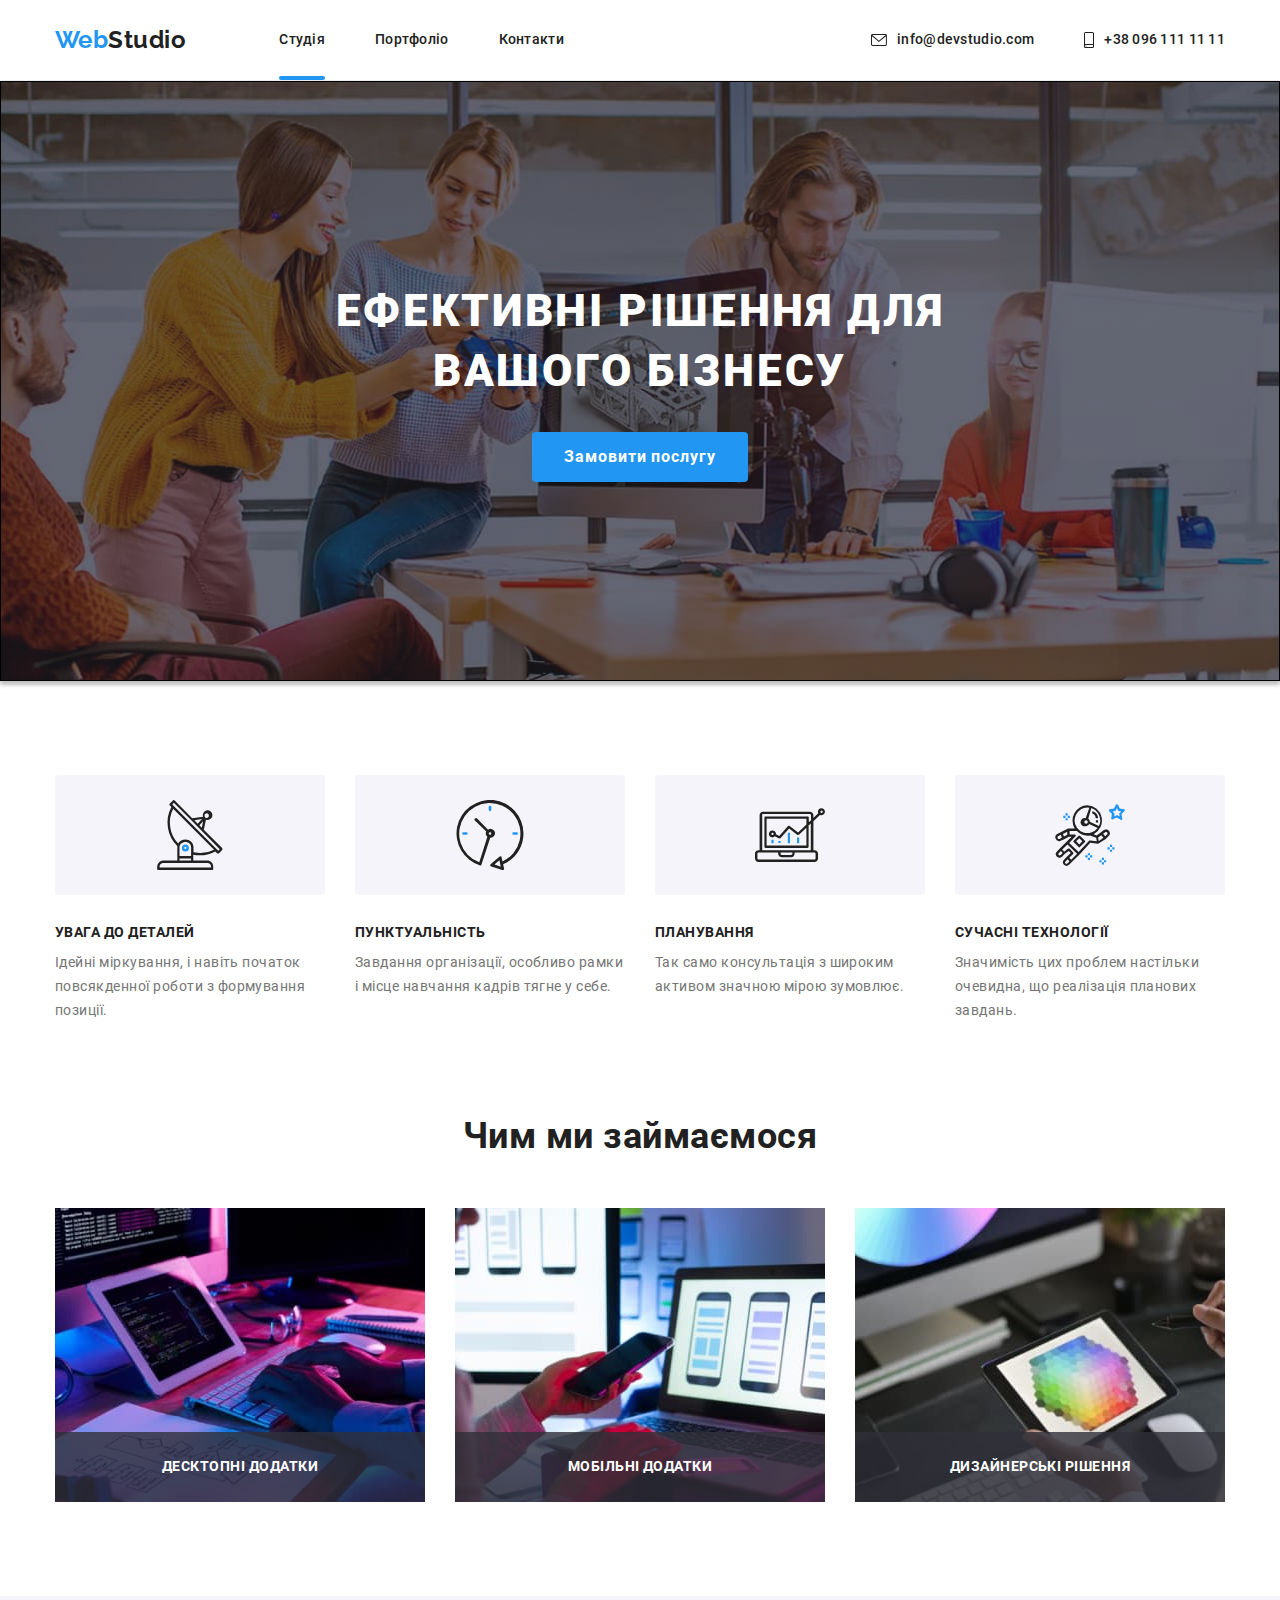
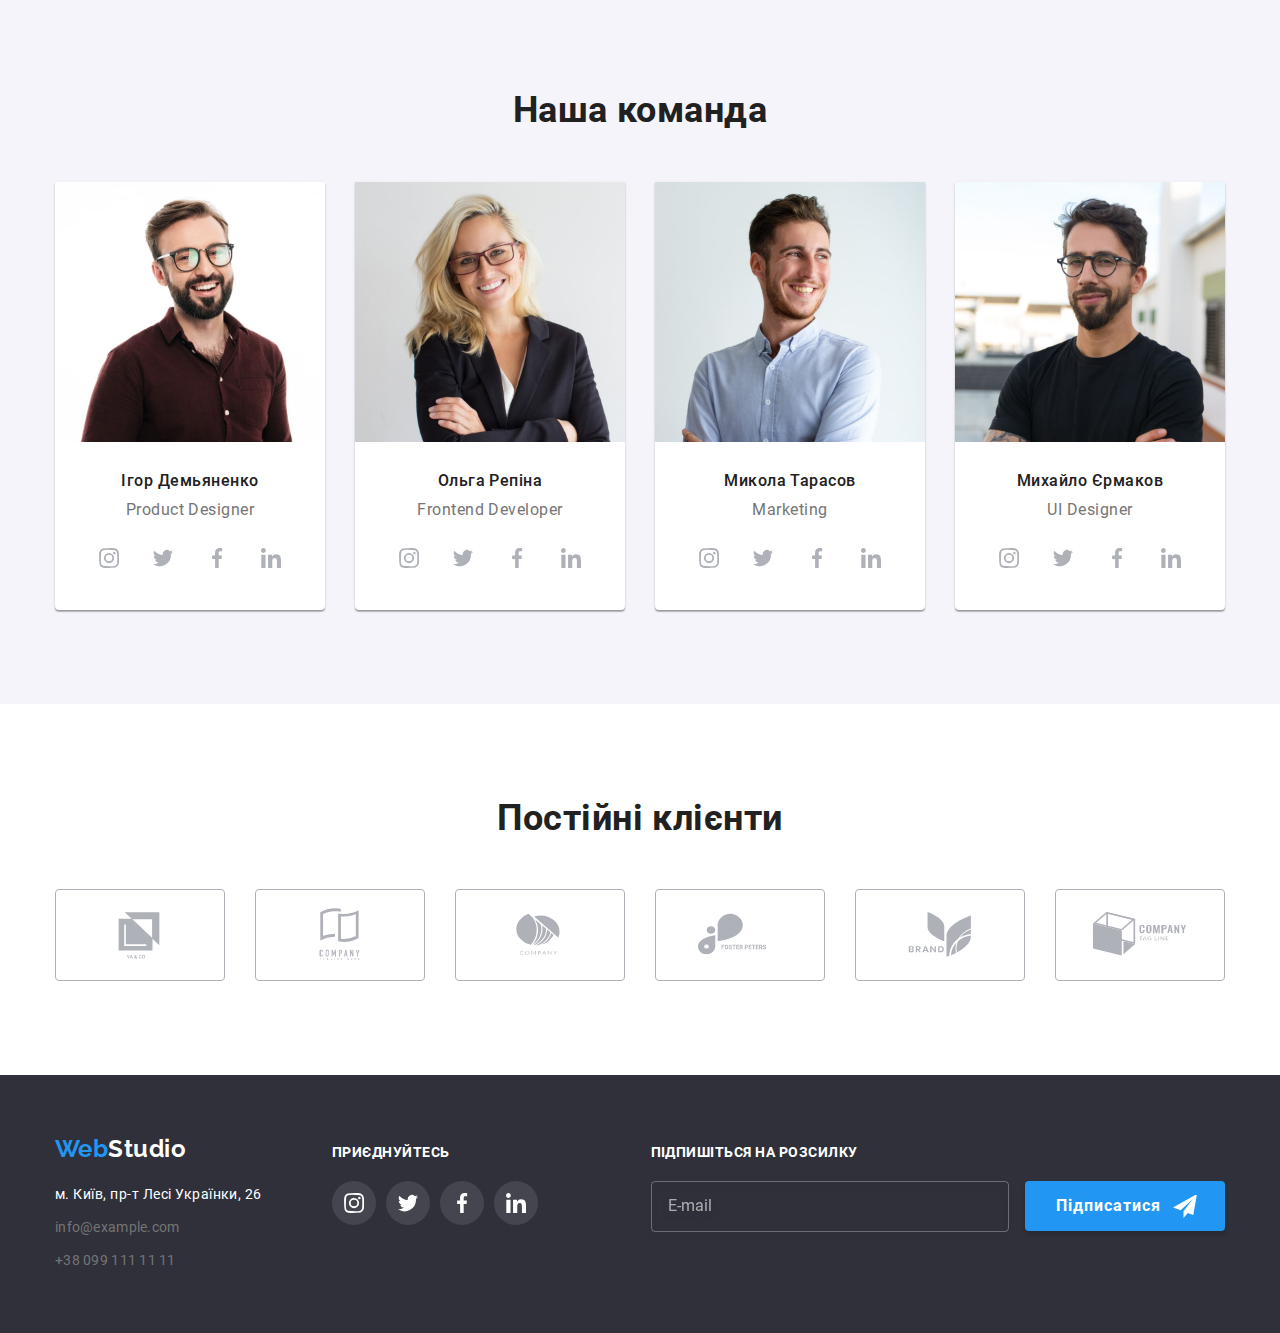
==== commit 57b22a5f: "Добавляет адаптивные изображения" ====
--- a/index.html
+++ b/index.html
@@ -74,7 +74,13 @@
             </a>
           </li>
         </ul>
-        <button class="header__menu-button" type="button" data-menu-button>
+        <button
+          class="header__menu-button"
+          type="button"
+          aria-expendent="false"
+          aria-controls="mobile-menu"
+          data-menu-button
+        >
           <svg class="header__icon-menu" aria-label="Перемикач мобільного меню">
             <use
               class="header__icon-menu--open"
@@ -86,7 +92,7 @@
             ></use>
           </svg>
         </button>
-        <div class="mobile-menu" data-menu>
+        <div class="mobile-menu" id="mobile-menu" data-menu>
           <ul class="mobile-site-nav">
             <li class="mobile-site-nav__item">
               <a
@@ -209,6 +215,7 @@
             <li>
               <div class="specifics-section__cards">
                 <img
+                  srcset="./images/studio/computer@2x.jpg 2x"
                   src="./images/studio/computer.jpg"
                   alt="Компьютер"
                   width="370"
@@ -221,6 +228,7 @@
             <li>
               <div class="specifics-section__cards">
                 <img
+                  srcset="./images/studio/phone@2x.jpg 2x"
                   src="./images/studio/phone.jpg"
                   alt="Телефон"
                   width="370"
@@ -233,6 +241,7 @@
             <li>
               <div class="specifics-section__cards">
                 <img
+                  srcset="./images/studio/tablet@2x.jpg 2x"
                   src="./images/studio/tablet.jpg"
                   alt="Планшет"
                   width="370"
@@ -253,6 +262,7 @@
             <li class="team-section__avatar">
               <img
                 class="team-section__image"
+                srcset="./images/studio/igor@2x.jpg 2x"
                 src="./images/studio/igor.jpg"
                 alt="Фото Ігоря"
                 width="270px"
@@ -319,6 +329,7 @@
             <li class="team-section__avatar">
               <img
                 class="team-section__image"
+                srcset="./images/studio/olga@2x.jpg 2x"
                 src="./images/studio/olga.jpg"
                 alt="Фото Ольги"
                 width="270px"
@@ -385,6 +396,7 @@
             <li class="team-section__avatar">
               <img
                 class="team-section__image"
+                srcset="./images/studio/nikolay@2x.jpg 2x"
                 src="./images/studio/nikolay.jpg"
                 alt="Фото Миколи"
                 width="270px"
@@ -451,6 +463,7 @@
             <li class="team-section__avatar">
               <img
                 class="team-section__image"
+                srcset="./images/studio/michael@2x.jpg 2x"
                 src="./images/studio/michael.jpg"
                 alt="Фото Михайла"
                 width="270px"
--- a/css/main.min.css
+++ b/css/main.min.css
@@ -1 +1 @@
-@font-face{font-family:"Raleway";src:local("Raleway"),url("../fonts/Raleway-Bold.woff2") format("woff2"),url("../fonts/Raleway-Bold.woff") format("woff"),url("../fonts/Raleway-Bold.ttf") format("truetype"),url("../fonts/Raleway-Bold.svg#Raleway-Bold") format("svg");font-weight:700;font-style:normal;font-display:swap}@font-face{font-family:"Roboto";src:local("Roboto"),url("../fonts/Roboto-Black.woff2") format("woff2"),url("../fonts/Roboto-Black.woff") format("woff"),url("../fonts/Roboto-Black.ttf") format("truetype"),url("../fonts/Roboto-Black.svg#Roboto-Black") format("svg");font-weight:900;font-style:normal;font-display:swap}@font-face{font-family:"Roboto";src:local("Roboto"),url("../fonts/Roboto-Bold.woff2") format("woff2"),url("../fonts/Roboto-Bold.woff") format("woff"),url("../fonts/Roboto-Bold.ttf") format("truetype"),url("../fonts/Roboto-Bold.svg#Roboto-Bold") format("svg");font-weight:700;font-style:normal;font-display:swap}@font-face{font-family:"Roboto";src:local("Roboto"),url("../fonts/Roboto-Regular.woff2") format("woff2"),url("../fonts/Roboto-Regular.woff") format("woff"),url("../fonts/Roboto-Regular.ttf") format("truetype"),url("../fonts/Roboto-Regular.svg#Roboto-Regular") format("svg");font-weight:400;font-style:normal;font-display:swap}@font-face{font-family:"Roboto";src:local("Roboto"),url("../fonts/Roboto-Medium.woff2") format("woff2"),url("../fonts/Roboto-Medium.woff") format("woff"),url("../fonts/Roboto-Medium.ttf") format("truetype"),url("../fonts/Roboto-Medium.svg#Roboto-Medium") format("svg");font-weight:500;font-style:normal;font-display:swap}/*! modern-normalize v1.1.0 | MIT License | https://github.com/sindresorhus/modern-normalize */*,::before,::after{box-sizing:border-box}html{line-height:1.15;-webkit-text-size-adjust:100%;-moz-tab-size:4;-o-tab-size:4;tab-size:4}body{margin:0;font-family:system-ui,-apple-system,"Segoe UI",Roboto,Helvetica,Arial,sans-serif,"Apple Color Emoji","Segoe UI Emoji"}hr{height:0;color:inherit}abbr[title]{-webkit-text-decoration:underline dotted;text-decoration:underline dotted}b,strong{font-weight:bolder}code,kbd,samp,pre{font-family:ui-monospace,SFMono-Regular,Consolas,"Liberation Mono",Menlo,monospace;font-size:1em}small{font-size:80%}sub,sup{font-size:75%;line-height:0;position:relative;vertical-align:baseline}sub{bottom:-0.25em}sup{top:-0.5em}table{text-indent:0;border-color:inherit}button,input,optgroup,select,textarea{font-family:inherit;font-size:100%;line-height:1.15;margin:0}button,select{text-transform:none}button,[type=button],[type=reset],[type=submit]{-webkit-appearance:button}::-moz-focus-inner{border-style:none;padding:0}:-moz-focusring{outline:1px dotted ButtonText}:-moz-ui-invalid{box-shadow:none}legend{padding:0}progress{vertical-align:baseline}::-webkit-inner-spin-button,::-webkit-outer-spin-button{height:auto}[type=search]{-webkit-appearance:textfield;outline-offset:-2px}::-webkit-search-decoration{-webkit-appearance:none}::-webkit-file-upload-button{-webkit-appearance:button;font:inherit}summary{display:list-item}:root{--primary-text-color: #757575;--title-text-color: #212121;--primary-section-color: #fff;--visual-text-color: #2196f3;--header-footer-color: #2f303a;--additional-section-color: #f5f4fa;--icon-client-color: #afb1B8;--timing-function: cubic-bezier(0.4, 0, 0.2, 1)}body{background-color:var(--primary-section-color);color:var(--primary-text-color);font-family:"Roboto",sans-serif;letter-spacing:.03em}ul{list-style:none;padding:0px;margin:0px}a{text-decoration:none}button{cursor:pointer}img{display:block}h1,h2,h3,h4,p{margin:0}img{display:block;max-width:100%;height:auto}:focus{outline:none}.visually-hidden{position:absolute;width:1px;height:1px;margin:-1px;border:0;padding:0;white-space:nowrap;-webkit-clip-path:inset(100%);clip-path:inset(100%);clip:rect(0 0 0 0);overflow:hidden}.is-hidden{opacity:0;visibility:hidden;pointer-events:none}.container{margin:0 auto;padding:0px 15px}@media screen and (min-width: 480px){.container{width:480px}}@media screen and (min-width: 768px){.container{width:768px}}@media screen and (min-width: 1200px){.container{width:1200px}}.link{color:var(--title-text-color);font-weight:500;font-size:14px;line-height:1.14;letter-spacing:.02em;transition:color 250ms var(--timing-function)}.title{color:var(--title-text-color);font-weight:700;font-size:28px;line-height:1.18;text-align:center}@media screen and (min-width: 1200px){.title{font-size:36px;line-height:1.16}}.team-section__title,.specifics-section__title,.clients-section__title{margin-bottom:30px}@media screen and (min-width: 1200px){.team-section__title,.specifics-section__title,.clients-section__title{margin-bottom:50px}}.section{padding-top:60px;padding-bottom:60px}@media screen and (min-width: 1200px){.section{padding-top:94px;padding-bottom:94px}}.logo{font-family:"Raleway",sans-serif;font-weight:700;font-size:24px;line-height:1.16}.logo--primary{color:var(--title-text-color);padding:16px 0px}.logo__web{color:var(--visual-text-color)}.logo--secondary{display:inline-block;margin:0px 0px 20px 0px;color:var(--primary-section-color)}.header{position:relative;border-bottom:1px solid #ececec}.header__container{position:relative;display:flex;align-items:center}.header__menu-button{position:absolute;top:10px;right:10px;display:inline-flex;margin:0;padding:0;border:none;background-color:rgba(0,0,0,0);z-index:11}@media screen and (min-width: 768px){.header__menu-button{display:none}}.header__menu-button.is-open .header__icon-menu--close{display:block}.header__menu-button.is-open .header__icon-menu--open{display:none}.header__icon-menu{width:40px;height:40px;fill:#212121}.header__icon-menu:hover,.header__icon-menu:focus{fill:var(--visual-text-color)}.header__icon-menu--close{display:none}.nav{display:none}@media screen and (min-width: 768px){.nav{display:flex;align-items:center}}.site-nav{display:flex;margin-left:93px}.site-nav__item+.site-nav__item{margin-left:50px}.site-nav__link{position:relative;display:block;padding-top:32px;padding-bottom:32px}.site-nav__link::after{position:absolute;content:"";display:block;bottom:0;left:0;width:100%;height:4px;background-color:var(--visual-text-color);border-radius:2px;opacity:0}.site-nav__link--current::after{opacity:1}.site-nav__link:hover,.site-nav__link:focus{color:var(--visual-text-color)}.auth-nav{display:none;margin-left:auto}@media screen and (min-width: 768px){.auth-nav{display:block}}@media screen and (min-width: 1200px){.auth-nav{display:flex}}@media screen and (min-width: 1200px){.auth-nav__item+.auth-nav__item{margin-left:50px}}.auth-nav__link{display:flex;align-items:center;padding-bottom:10px}@media screen and (min-width: 1200px){.auth-nav__link{padding-top:32px;padding-bottom:32px}}.auth-nav__link:hover,.auth-nav__link:focus{color:var(--visual-text-color)}.auth-nav__icon{margin-right:10px;fill:currentColor}.mobile-menu{position:absolute;display:flex;flex-direction:column;justify-content:space-between;width:100%;min-height:796px;padding:48px 40px;top:0;left:0;background-color:#fff;z-index:10;opacity:0;visibility:hidden;pointer-events:none}@media screen and (min-width: 768px){.mobile-menu{display:none}}.mobile-menu.is-open{opacity:1;pointer-events:all;visibility:inherit}.mobile-site-nav__item+.mobile-site-nav__item{margin-top:32px}.mobile-site-nav__link{font-weight:500;font-size:40px;line-height:1.17;letter-spacing:.02em;color:var(--title-text-color)}.mobile-site-nav__link:hover,.mobile-site-nav__link:focus{color:var(--visual-text-color)}.mobile-site-nav__link--current{color:var(--visual-text-color)}.mobile-autn-nav{margin-top:auto}.mobile-autn-nav__tel{font-weight:500;font-size:34px;line-height:1.17;letter-spacing:.02em;color:var(--visual-text-color)}.mobile-autn-nav__mail{font-weight:500;font-size:24px;line-height:1.17;letter-spacing:.02em;color:var(--primary-text-color)}.mobile-autn-nav__mail:hover,.mobile-autn-nav__mail:focus{color:var(--visual-text-color)}.mobile-autn-nav__item+.mobile-autn-nav__item{margin-top:32px}.mobile-socials{display:flex;flex-wrap:wrap;margin-top:64px;gap:20px}.mobile-socials__link{padding-right:10px;font-weight:500;font-size:18px;line-height:1.22;letter-spacing:.02em;color:var(--visual-text-color)}.mobile-socials__item:not(:last-child){border-right:1px solid rgba(33,33,33,.2)}.hero{text-align:center;padding:200px 0px;height:600px;max-width:1600px;margin-left:auto;margin-right:auto;border:1px solid #000;box-shadow:0px 4px 4px rgba(0,0,0,.25);background-color:var(--header-footer-color);background-image:linear-gradient(to right, rgba(47, 48, 58, 0.4), rgba(47, 48, 58, 0.4)),url(../images/studio/hero.jpg);background-repeat:no-repeat;background-size:cover;background-position:center}.hero__title{margin-left:auto;margin-right:auto;margin-bottom:30px;max-width:360px;color:var(--primary-section-color);font-weight:900;font-size:26px;line-height:1.61;letter-spacing:.06em;text-transform:uppercase}@media screen and (min-width: 1200px){.hero__title{width:696px}}@media screen and (min-width: 1200px){.hero__title{font-size:44px;line-height:1.36}}.hero__button{border-radius:4px;padding:10px 32px;border:0;color:var(--primary-section-color);background-color:var(--visual-text-color);font-weight:700;font-size:16px;line-height:1.87;letter-spacing:.06em;transition:background-color 250ms var(--timing-function)}.hero__button:hover,.hero__button:focus{background-color:#188ce8}@media screen and (min-width: 768px)and (max-width: 1199px){.feauturies-section__list{display:flex;flex-wrap:wrap;gap:30px}}@media screen and (min-width: 1200px){.feauturies-section__list{display:flex}}@media screen and (min-width: 1200px){.feauturies-section__item+.feauturies-section__item{margin-left:30px}}@media screen and (max-width: 767px){.feauturies-section__item:not(:last-child){margin-bottom:30px}}@media screen and (min-width: 768px){.feauturies-section__item{width:calc((100% - 30px)/2)}}.feauturies-section__title{margin-bottom:10px;color:var(--title-text-color);font-weight:700;font-size:14px;line-height:1.14;text-transform:uppercase}@media screen and (max-width: 767px){.feauturies-section__title{text-align:center}}.feauturies-section__text{font-size:14px;line-height:1.7}.feauturies-section__icon{display:flex;align-items:center;justify-content:center;height:120px;background-color:var(--additional-section-color);margin-bottom:30px;border-radius:4px}.feauturies-section__anim{width:70px;height:70px}.specifics-section{display:none;padding-top:0px}@media screen and (min-width: 1200px){.specifics-section{display:block}}.specifics-section__list{display:flex;justify-content:space-between}.specifics-section__cards{position:relative;transform:scale(1);transition:transform 250ms var(--timing-function)}.specifics-section__cards:hover{transform:scale(1.1)}.specifics-section__depiction{position:absolute;bottom:0;left:0;width:100%;padding:27px 0px;background-color:rgba(47,48,58,.8)}.specifics-section__text{font-weight:700;font-size:14px;line-height:1.14;text-align:center;text-transform:uppercase;color:var(--primary-section-color)}.team-section{background-color:var(--additional-section-color)}.team-section__image{width:100%}.team-section__name{margin-bottom:10px;color:var(--title-text-color);font-weight:500;font-size:16px;line-height:1.18;text-align:center}.team-section__job{margin-bottom:16px;font-size:16px;line-height:1.18;text-align:center}.team-section__team-wrapper{padding:30px 0px}.team-section__list{gap:30px}@media screen and (min-width: 768px)and (max-width: 1199px){.team-section__list{display:flex;flex-wrap:wrap}}@media screen and (min-width: 1200px){.team-section__list{display:flex;justify-content:space-between}}.team-section__avatar{background-color:var(--primary-section-color);border-radius:0px 0px 4px 4px;box-shadow:0px 1px 3px rgba(0,0,0,.12),0px 1px 1px rgba(0,0,0,.14),0px 2px 1px rgba(0,0,0,.2)}@media screen and (min-width: 768px)and (max-width: 1199px){.team-section__avatar{width:calc((100% - 30px)/2)}}@media screen and (max-width: 767px){.team-section__avatar:not(:last-child){margin-bottom:30px}}.social-networks{display:flex;gap:10px;justify-content:center}.social-networks__link{display:flex;align-items:center;justify-content:center;width:44px;height:44px;border-radius:50%;transition:color 250ms var(--timing-function),background-color 250ms var(--timing-function)}.social-networks__link--in-avatar{color:var(--icon-client-color)}.social-networks__link--in-avatar:hover,.social-networks__link--in-avatar:focus{color:var(--primary-section-color);background-color:var(--visual-text-color)}.social-networks__link--in-footer{color:var(--primary-section-color);background:rgba(255,255,255,.1)}.social-networks__link--in-footer:hover,.social-networks__link--in-footer:focus{background-color:var(--visual-text-color)}.social-networks__icon{width:20px;height:20px;fill:currentColor}.clients-section__list{display:flex;flex-wrap:wrap;gap:30px}@media screen and (min-width: 1200px){.clients-section__list{display:flex;flex-wrap:nowrap}}.clients-section__link{display:flex;align-items:center;justify-content:center;height:92px;border:1px solid var(--icon-client-color);border-radius:4px;color:var(--icon-client-color);transition:color 250ms var(--timing-function),border 250ms var(--timing-function)}@media screen and (min-width: 1200px){.clients-section__link{width:170px}}.clients-section__link:hover,.clients-section__link:focus{border:1px solid var(--visual-text-color);color:var(--visual-text-color)}.clients-section__icon{width:106px;height:60px;fill:currentColor}@media screen and (max-width: 767px){.clients-section__item{width:calc((100% - 30px)/2)}}@media screen and (min-width: 768px)and (max-width: 1199px){.clients-section__item{width:calc((100% - 60px)/3)}}.menu{display:flex;justify-content:center;margin-bottom:50px;gap:8px}@media screen and (max-width: 767px){.menu{flex-wrap:wrap;justify-content:flex-start}}.menu__button{display:inline-block;border-radius:4px;padding:6px 22px;border:0;color:var(--title-text-color);background-color:var(--additional-section-color);font-weight:500;font-size:16px;line-height:1.6;text-align:center;transition:color 250ms var(--timing-function),background-color 250ms var(--timing-function)}.menu__button:focus,.menu__button:hover{color:var(--primary-section-color);background-color:var(--visual-text-color);box-shadow:0px 3px 1px rgba(0,0,0,.1),0px 1px 2px rgba(0,0,0,.08),0px 2px 2px rgba(0,0,0,.12)}.menu__button--current{color:var(--primary-section-color);background-color:var(--visual-text-color);box-shadow:0px 3px 1px rgba(0,0,0,.1),0px 1px 2px rgba(0,0,0,.08),0px 2px 2px rgba(0,0,0,.12)}.portfolio__list{display:flex;flex-wrap:wrap;gap:30px}.card{display:flex;flex-direction:column}@media screen and (max-width: 767px){.card{width:100%}}@media screen and (min-width: 768px)and (max-width: 1199px){.card{width:calc((100% - 30px)/2)}}.card__image{height:100%;width:100%}.card__title{margin-bottom:4px;color:var(--title-text-color);font-weight:700;font-size:18px;line-height:2;letter-spacing:.06em}.card__text{font-size:16px;line-height:1.87}.card__box{flex-grow:1;padding:20px 24px;border-bottom:1px solid #eee;border-right:1px solid #eee;border-left:1px solid #eee}.card:hover{box-shadow:0px 1px 1px rgba(0,0,0,.12),0px 4px 4px rgba(0,0,0,.06),1px 4px 6px rgba(0,0,0,.16)}.card:hover .card__description{transform:translateY(0%)}.card__thumb{position:relative;overflow:hidden}.card__description{position:absolute;top:0;width:100%;height:100%;padding:63px 24px;background-color:rgba(33,150,243,.9);transform:translateY(100%);transition:transform 250ms var(--timing-function)}.card__description-text{font-size:18px;line-height:1.55;color:var(--primary-section-color)}.footer{background-color:var(--header-footer-color);padding:60px 0px}@media screen and (max-width: 1199px){.footer{text-align:center}}.footer__container{display:flex}@media screen and (max-width: 1199px){.footer__container{flex-direction:column}}@media screen and (min-width: 1200px){.footer__container{align-items:baseline;justify-content:space-between}}@media screen and (min-width: 768px){.footer__nav{display:flex;justify-content:space-around;align-items:baseline}}@media screen and (max-width: 1199px){.footer__nav{margin-bottom:60px}}.address{font-style:normal}.address__text{margin-bottom:9px;color:var(--primary-section-color);font-size:14px;line-height:1.7}.address__link{color:var(--primary-text-color);font-weight:400;line-height:1.7}.address__link:hover,.address__link:focus{color:var(--visual-text-color)}.address__item{margin-bottom:9px}@media screen and (max-width: 767px){.cta{margin-top:60px}}@media screen and (min-width: 1200px){.cta{margin-left:70px}}.cta__title{margin-bottom:20px;color:var(--primary-section-color);font-weight:700;font-size:14px;line-height:1.14;text-transform:uppercase}.subscribe-form__text{display:block}.subscribe-form__input{padding:15px 16px;width:358px;border:1px solid rgba(255,255,255,.3);filter:drop-shadow(0px 4px 4px rgba(0, 0, 0, 0.15));border-radius:4px;background-color:rgba(0,0,0,0);color:var(--primary-section-color);transition:border 250ms var(--timing-function)}@media screen and (max-width: 1199px){.subscribe-form__input{position:relative;display:block;width:100%;margin-bottom:20px;left:50%;transform:translateX(-50%)}}@media screen and (min-width: 480px)and (max-width: 1199px){.subscribe-form__input{width:450px}}.subscribe-form__input:focus{border:1px solid var(--visual-text-color)}.subscribe-form__input::-moz-placeholder{font-size:16px;line-height:1.25;color:rgba(255,255,255,.6)}.subscribe-form__input:-ms-input-placeholder{font-size:16px;line-height:1.25;color:rgba(255,255,255,.6)}.subscribe-form__input::placeholder{font-size:16px;line-height:1.25;color:rgba(255,255,255,.6)}.subscribe-form__button{position:relative;padding:10px 62px 10px 29px;width:200px;font-weight:700;font-size:16px;line-height:1.875;letter-spacing:.06em;color:var(--primary-section-color);background-color:var(--visual-text-color);box-shadow:0px 4px 4px rgba(0,0,0,.15);border-radius:4px;border:0;transition:background-color 250ms var(--timing-function)}.subscribe-form__button:focus,.subscribe-form__button:hover{background-color:#188ce8}.subscribe-form__thumb{display:inline-block;margin-left:12px}.subscribe-form__icon{position:absolute;top:50%;right:28px;transform:translateY(-50%);width:24px;height:24px;fill:#fff}.backdrop{position:fixed;top:0;left:0;width:100%;height:100%;background-color:rgba(0,0,0,.2);transition:opacity 250ms var(--timing-function),visibility 250ms var(--timing-function)}.backdrop.is-hidden .modal{transform:translate(-50%, -50%) scale(1.1)}.modal{padding:40px;position:absolute;top:50%;left:50%;overflow:auto;max-width:528px;height:581px;background-color:var(--primary-section-color);box-shadow:0px 1px 3px rgba(0,0,0,.12),0px 1px 1px rgba(0,0,0,.14),0px 2px 1px rgba(0,0,0,.2);border-radius:4px;transform:translate(-50%, -50%) scale(1);transition:transform 250ms var(--timing-function)}@media screen and (min-width: 1200px){.modal{min-height:581px}}.modal__close-button{position:absolute;top:8px;right:8px;width:30px;height:30px;background-color:var(--primary-section-color);border:1px solid rgba(0,0,0,.1);border-radius:50%}.modal__icon-close{width:11px;height:11px;fill:#000}.modal__icon-close:hover{fill:var(--visual-text-color)}.modal__title{margin-bottom:12px;font-weight:700;font-size:20px;line-height:1.15;color:var(--title-text-color)}.modal__form-button{position:relative;left:50%;transform:translateX(-50%);margin-top:30px;padding:10px 55px;width:200px;font-weight:700;font-size:16px;line-height:1.875;letter-spacing:.06em;color:var(--primary-section-color);background-color:var(--visual-text-color);box-shadow:0px 4px 4px rgba(0,0,0,.15);border-radius:4px;border:0;transition:background-color 250ms var(--timing-function)}.modal__form-button:focus,.modal__form-button:hover{background-color:#188ce8}.font-field{margin-bottom:10px}.font-field__label{display:block;margin-bottom:4px;font-size:12px;line-height:1.17;letter-spacing:.01em;color:var(--primary-text-color)}.font-field__input{padding:12px 42px;width:100%;border:1px solid rgba(33,33,33,.2);border-radius:4px;transition:border 250ms var(--timing-function)}.font-field__input:focus{border:1px solid var(--visual-text-color)}.font-field__input:focus+.font-field__icon{fill:var(--visual-text-color)}.font-field__thumb{position:relative}.font-field__icon{position:absolute;top:50%;left:12px;transform:translateY(-50%);width:18px;height:18px;fill:var(--title-text-color);transition:fill 250ms var(--timing-function)}.font-field__textarea{padding:12px 16px;margin-bottom:20px;width:100%;min-height:120px;border:1px solid rgba(33,33,33,.2);border-radius:4px;resize:none;transition:border 250ms var(--timing-function)}.font-field__textarea::-moz-placeholder{font-size:14px;line-height:1.14;letter-spacing:.01em;color:rgba(117,117,117,.5)}.font-field__textarea:-ms-input-placeholder{font-size:14px;line-height:1.14;letter-spacing:.01em;color:rgba(117,117,117,.5)}.font-field__textarea::placeholder{font-size:14px;line-height:1.14;letter-spacing:.01em;color:rgba(117,117,117,.5)}.font-field__textarea:focus{border:1px solid var(--visual-text-color)}.checkbox__text{padding-left:24px;position:relative;font-size:14px;line-height:1.7;color:var(--primary-text-color)}.checkbox__link{font-size:14px;line-height:1.7;color:var(--visual-text-color);text-decoration:underline}.checkbox__icon{top:0;left:0;position:absolute;width:16px;height:15px}.checkbox__icon--check{opacity:0;transition:opacity 250ms var(--timing-function)}.checkbox__check:checked+.checkbox__icon>.checkbox__icon--check{opacity:1}/*# sourceMappingURL=main.min.css.map */+@font-face{font-family:"Raleway";src:local("Raleway"),url("../fonts/Raleway-Bold.woff2") format("woff2"),url("../fonts/Raleway-Bold.woff") format("woff"),url("../fonts/Raleway-Bold.ttf") format("truetype"),url("../fonts/Raleway-Bold.svg#Raleway-Bold") format("svg");font-weight:700;font-style:normal;font-display:swap}@font-face{font-family:"Roboto";src:local("Roboto"),url("../fonts/Roboto-Black.woff2") format("woff2"),url("../fonts/Roboto-Black.woff") format("woff"),url("../fonts/Roboto-Black.ttf") format("truetype"),url("../fonts/Roboto-Black.svg#Roboto-Black") format("svg");font-weight:900;font-style:normal;font-display:swap}@font-face{font-family:"Roboto";src:local("Roboto"),url("../fonts/Roboto-Bold.woff2") format("woff2"),url("../fonts/Roboto-Bold.woff") format("woff"),url("../fonts/Roboto-Bold.ttf") format("truetype"),url("../fonts/Roboto-Bold.svg#Roboto-Bold") format("svg");font-weight:700;font-style:normal;font-display:swap}@font-face{font-family:"Roboto";src:local("Roboto"),url("../fonts/Roboto-Regular.woff2") format("woff2"),url("../fonts/Roboto-Regular.woff") format("woff"),url("../fonts/Roboto-Regular.ttf") format("truetype"),url("../fonts/Roboto-Regular.svg#Roboto-Regular") format("svg");font-weight:400;font-style:normal;font-display:swap}@font-face{font-family:"Roboto";src:local("Roboto"),url("../fonts/Roboto-Medium.woff2") format("woff2"),url("../fonts/Roboto-Medium.woff") format("woff"),url("../fonts/Roboto-Medium.ttf") format("truetype"),url("../fonts/Roboto-Medium.svg#Roboto-Medium") format("svg");font-weight:500;font-style:normal;font-display:swap}/*! modern-normalize v1.1.0 | MIT License | https://github.com/sindresorhus/modern-normalize */*,::before,::after{box-sizing:border-box}html{line-height:1.15;-webkit-text-size-adjust:100%;-moz-tab-size:4;-o-tab-size:4;tab-size:4}body{margin:0;font-family:system-ui,-apple-system,"Segoe UI",Roboto,Helvetica,Arial,sans-serif,"Apple Color Emoji","Segoe UI Emoji"}hr{height:0;color:inherit}abbr[title]{-webkit-text-decoration:underline dotted;text-decoration:underline dotted}b,strong{font-weight:bolder}code,kbd,samp,pre{font-family:ui-monospace,SFMono-Regular,Consolas,"Liberation Mono",Menlo,monospace;font-size:1em}small{font-size:80%}sub,sup{font-size:75%;line-height:0;position:relative;vertical-align:baseline}sub{bottom:-0.25em}sup{top:-0.5em}table{text-indent:0;border-color:inherit}button,input,optgroup,select,textarea{font-family:inherit;font-size:100%;line-height:1.15;margin:0}button,select{text-transform:none}button,[type=button],[type=reset],[type=submit]{-webkit-appearance:button}::-moz-focus-inner{border-style:none;padding:0}:-moz-focusring{outline:1px dotted ButtonText}:-moz-ui-invalid{box-shadow:none}legend{padding:0}progress{vertical-align:baseline}::-webkit-inner-spin-button,::-webkit-outer-spin-button{height:auto}[type=search]{-webkit-appearance:textfield;outline-offset:-2px}::-webkit-search-decoration{-webkit-appearance:none}::-webkit-file-upload-button{-webkit-appearance:button;font:inherit}summary{display:list-item}:root{--primary-text-color: #757575;--title-text-color: #212121;--primary-section-color: #fff;--visual-text-color: #2196f3;--header-footer-color: #2f303a;--additional-section-color: #f5f4fa;--icon-client-color: #afb1B8;--timing-function: cubic-bezier(0.4, 0, 0.2, 1)}body{background-color:var(--primary-section-color);color:var(--primary-text-color);font-family:"Roboto",sans-serif;letter-spacing:.03em}ul{list-style:none;padding:0px;margin:0px}a{text-decoration:none}button{cursor:pointer}img{display:block}h1,h2,h3,h4,p{margin:0}img{display:block;max-width:100%;height:auto}:focus{outline:none}.visually-hidden{position:absolute;width:1px;height:1px;margin:-1px;border:0;padding:0;white-space:nowrap;-webkit-clip-path:inset(100%);clip-path:inset(100%);clip:rect(0 0 0 0);overflow:hidden}.is-hidden{opacity:0;visibility:hidden;pointer-events:none}.container{margin:0 auto;padding:0px 15px}@media screen and (min-width: 480px){.container{width:480px}}@media screen and (min-width: 768px){.container{width:768px}}@media screen and (min-width: 1200px){.container{width:1200px}}.link{color:var(--title-text-color);font-weight:500;font-size:14px;line-height:1.14;letter-spacing:.02em;transition:color 250ms var(--timing-function)}.title{color:var(--title-text-color);font-weight:700;font-size:28px;line-height:1.18;text-align:center}@media screen and (min-width: 1200px){.title{font-size:36px;line-height:1.16}}.team-section__title,.specifics-section__title,.clients-section__title{margin-bottom:30px}@media screen and (min-width: 1200px){.team-section__title,.specifics-section__title,.clients-section__title{margin-bottom:50px}}.section{padding-top:60px;padding-bottom:60px}@media screen and (min-width: 1200px){.section{padding-top:94px;padding-bottom:94px}}.logo{font-family:"Raleway",sans-serif;font-weight:700;font-size:24px;line-height:1.16}.logo--primary{color:var(--title-text-color);padding:16px 0px}.logo__web{color:var(--visual-text-color)}.logo--secondary{display:inline-block;margin:0px 0px 20px 0px;color:var(--primary-section-color)}.header{position:relative;border-bottom:1px solid #ececec}.header__container{position:relative;display:flex;align-items:center}.header__menu-button{position:absolute;top:10px;right:10px;display:inline-flex;margin:0;padding:0;border:none;background-color:rgba(0,0,0,0);z-index:11}@media screen and (min-width: 768px){.header__menu-button{display:none}}.header__menu-button.is-open .header__icon-menu--close{display:block}.header__menu-button.is-open .header__icon-menu--open{display:none}.header__icon-menu{width:40px;height:40px;fill:#212121}.header__icon-menu:hover,.header__icon-menu:focus{fill:var(--visual-text-color)}.header__icon-menu--close{display:none}.nav{display:none}@media screen and (min-width: 768px){.nav{display:flex;align-items:center}}.site-nav{display:flex;margin-left:93px}.site-nav__item+.site-nav__item{margin-left:50px}.site-nav__link{position:relative;display:block;padding-top:32px;padding-bottom:32px}.site-nav__link::after{position:absolute;content:"";display:block;bottom:0;left:0;width:100%;height:4px;background-color:var(--visual-text-color);border-radius:2px;opacity:0}.site-nav__link--current::after{opacity:1}.site-nav__link:hover,.site-nav__link:focus{color:var(--visual-text-color)}.auth-nav{display:none;margin-left:auto}@media screen and (min-width: 768px){.auth-nav{display:block}}@media screen and (min-width: 1200px){.auth-nav{display:flex}}@media screen and (min-width: 1200px){.auth-nav__item+.auth-nav__item{margin-left:50px}}.auth-nav__link{display:flex;align-items:center;padding-bottom:10px}@media screen and (min-width: 1200px){.auth-nav__link{padding-top:32px;padding-bottom:32px}}.auth-nav__link:hover,.auth-nav__link:focus{color:var(--visual-text-color)}.auth-nav__icon{margin-right:10px;fill:currentColor}.mobile-menu{position:absolute;display:flex;flex-direction:column;justify-content:space-between;width:100%;min-height:796px;padding:48px 40px;top:0;left:0;background-color:#fff;z-index:10;opacity:0;visibility:hidden;pointer-events:none}@media screen and (min-width: 768px){.mobile-menu{display:none}}.mobile-menu.is-open{opacity:1;pointer-events:all;visibility:inherit}.mobile-site-nav__item+.mobile-site-nav__item{margin-top:32px}.mobile-site-nav__link{font-weight:500;font-size:40px;line-height:1.17;letter-spacing:.02em;color:var(--title-text-color)}.mobile-site-nav__link:hover,.mobile-site-nav__link:focus{color:var(--visual-text-color)}.mobile-site-nav__link--current{color:var(--visual-text-color)}.mobile-autn-nav{margin-top:auto}.mobile-autn-nav__tel{font-weight:500;font-size:34px;line-height:1.17;letter-spacing:.02em;color:var(--visual-text-color)}.mobile-autn-nav__mail{font-weight:500;font-size:24px;line-height:1.17;letter-spacing:.02em;color:var(--primary-text-color)}.mobile-autn-nav__mail:hover,.mobile-autn-nav__mail:focus{color:var(--visual-text-color)}.mobile-autn-nav__item+.mobile-autn-nav__item{margin-top:32px}.mobile-socials{display:flex;flex-wrap:wrap;margin-top:64px;gap:20px}.mobile-socials__link{padding-right:10px;font-weight:500;font-size:18px;line-height:1.22;letter-spacing:.02em;color:var(--visual-text-color)}.mobile-socials__item:not(:last-child){border-right:1px solid rgba(33,33,33,.2)}.hero{text-align:center;padding:200px 0px;height:600px;max-width:1600px;margin-left:auto;margin-right:auto;border:1px solid #000;box-shadow:0px 4px 4px rgba(0,0,0,.25);background-color:var(--header-footer-color);background-image:linear-gradient(to right, rgba(47, 48, 58, 0.4), rgba(47, 48, 58, 0.4)),url(../images/studio/hero_mobile.jpg);background-repeat:no-repeat;background-size:cover;background-position:center}@media(min-device-pixel-ratio: 2),(-webkit-min-device-pixel-ratio: 2),(min-resolution: 2dppx),(min-resolution: 192dpi){.hero{background-image:linear-gradient(to right, rgba(47, 48, 58, 0.4), rgba(47, 48, 58, 0.4)),url(../images/studio/hero_mobile@2x.jpg)}}@media screen and (min-width: 768px){.hero{background-image:linear-gradient(to right, rgba(47, 48, 58, 0.4), rgba(47, 48, 58, 0.4)),url(../images/studio/hero_tablet.jpg)}}@media screen and (min-width: 768px)and (min-device-pixel-ratio: 2),screen and (min-width: 768px)and (-webkit-min-device-pixel-ratio: 2),screen and (min-width: 768px)and (min-resolution: 2dppx),screen and (min-width: 768px)and (min-resolution: 192dpi){.hero{background-image:linear-gradient(to right, rgba(47, 48, 58, 0.4), rgba(47, 48, 58, 0.4)),url(../images/studio/hero_tablet@2x.jpg)}}@media screen and (min-width: 1200px){.hero{background-image:linear-gradient(to right, rgba(47, 48, 58, 0.4), rgba(47, 48, 58, 0.4)),url(../images/studio/hero.jpg)}}@media screen and (min-width: 1200px)and (min-device-pixel-ratio: 2),screen and (min-width: 1200px)and (-webkit-min-device-pixel-ratio: 2),screen and (min-width: 1200px)and (min-resolution: 2dppx),screen and (min-width: 1200px)and (min-resolution: 192dpi){.hero{background-image:linear-gradient(to right, rgba(47, 48, 58, 0.4), rgba(47, 48, 58, 0.4)),url(../images/studio/hero@2x.jpg)}}.hero__title{margin-left:auto;margin-right:auto;margin-bottom:30px;max-width:360px;color:var(--primary-section-color);font-weight:900;font-size:26px;line-height:1.61;letter-spacing:.06em;text-transform:uppercase}@media screen and (min-width: 1200px){.hero__title{min-width:696px}}@media screen and (min-width: 1200px){.hero__title{font-size:44px;line-height:1.36}}.hero__button{border-radius:4px;padding:10px 32px;border:0;color:var(--primary-section-color);background-color:var(--visual-text-color);font-weight:700;font-size:16px;line-height:1.87;letter-spacing:.06em;transition:background-color 250ms var(--timing-function)}.hero__button:hover,.hero__button:focus{background-color:#188ce8}@media screen and (min-width: 768px)and (max-width: 1199px){.feauturies-section__list{display:flex;flex-wrap:wrap;gap:30px}}@media screen and (min-width: 1200px){.feauturies-section__list{display:flex}}@media screen and (min-width: 1200px){.feauturies-section__item+.feauturies-section__item{margin-left:30px}}@media screen and (max-width: 767px){.feauturies-section__item:not(:last-child){margin-bottom:30px}}@media screen and (min-width: 768px){.feauturies-section__item{width:calc((100% - 30px)/2)}}.feauturies-section__title{margin-bottom:10px;color:var(--title-text-color);font-weight:700;font-size:14px;line-height:1.14;text-transform:uppercase}@media screen and (max-width: 767px){.feauturies-section__title{text-align:center}}.feauturies-section__text{font-size:14px;line-height:1.7}.feauturies-section__icon{display:flex;align-items:center;justify-content:center;height:120px;background-color:var(--additional-section-color);margin-bottom:30px;border-radius:4px}.feauturies-section__anim{width:70px;height:70px}.specifics-section{display:none;padding-top:0px}@media screen and (min-width: 1200px){.specifics-section{display:block}}.specifics-section__list{display:flex;justify-content:space-between}.specifics-section__cards{position:relative;transform:scale(1);transition:transform 250ms var(--timing-function)}.specifics-section__cards:hover{transform:scale(1.1)}.specifics-section__depiction{position:absolute;bottom:0;left:0;width:100%;padding:27px 0px;background-color:rgba(47,48,58,.8)}.specifics-section__text{font-weight:700;font-size:14px;line-height:1.14;text-align:center;text-transform:uppercase;color:var(--primary-section-color)}.team-section{background-color:var(--additional-section-color)}.team-section__image{width:100%}.team-section__name{margin-bottom:10px;color:var(--title-text-color);font-weight:500;font-size:16px;line-height:1.18;text-align:center}.team-section__job{margin-bottom:16px;font-size:16px;line-height:1.18;text-align:center}.team-section__team-wrapper{padding:30px 0px}.team-section__list{gap:30px}@media screen and (min-width: 768px)and (max-width: 1199px){.team-section__list{display:flex;flex-wrap:wrap}}@media screen and (min-width: 1200px){.team-section__list{display:flex;justify-content:space-between}}.team-section__avatar{background-color:var(--primary-section-color);border-radius:0px 0px 4px 4px;box-shadow:0px 1px 3px rgba(0,0,0,.12),0px 1px 1px rgba(0,0,0,.14),0px 2px 1px rgba(0,0,0,.2)}@media screen and (min-width: 768px)and (max-width: 1199px){.team-section__avatar{width:calc((100% - 30px)/2)}}@media screen and (max-width: 767px){.team-section__avatar:not(:last-child){margin-bottom:30px}}.social-networks{display:flex;gap:10px;justify-content:center}.social-networks__link{display:flex;align-items:center;justify-content:center;width:44px;height:44px;border-radius:50%;transition:color 250ms var(--timing-function),background-color 250ms var(--timing-function)}.social-networks__link--in-avatar{color:var(--icon-client-color)}.social-networks__link--in-avatar:hover,.social-networks__link--in-avatar:focus{color:var(--primary-section-color);background-color:var(--visual-text-color)}.social-networks__link--in-footer{color:var(--primary-section-color);background:rgba(255,255,255,.1)}.social-networks__link--in-footer:hover,.social-networks__link--in-footer:focus{background-color:var(--visual-text-color)}.social-networks__icon{width:20px;height:20px;fill:currentColor}.clients-section__list{display:flex;flex-wrap:wrap;gap:30px}@media screen and (min-width: 1200px){.clients-section__list{display:flex;flex-wrap:nowrap}}.clients-section__link{display:flex;align-items:center;justify-content:center;height:92px;border:1px solid var(--icon-client-color);border-radius:4px;color:var(--icon-client-color);transition:color 250ms var(--timing-function),border 250ms var(--timing-function)}@media screen and (min-width: 1200px){.clients-section__link{width:170px}}.clients-section__link:hover,.clients-section__link:focus{border:1px solid var(--visual-text-color);color:var(--visual-text-color)}.clients-section__icon{width:106px;height:60px;fill:currentColor}@media screen and (max-width: 767px){.clients-section__item{width:calc((100% - 30px)/2)}}@media screen and (min-width: 768px)and (max-width: 1199px){.clients-section__item{width:calc((100% - 60px)/3)}}.menu{display:flex;justify-content:center;margin-bottom:50px;gap:8px}@media screen and (max-width: 767px){.menu{flex-wrap:wrap;justify-content:flex-start}}.menu__button{display:inline-block;border-radius:4px;padding:6px 22px;border:0;color:var(--title-text-color);background-color:var(--additional-section-color);font-weight:500;font-size:16px;line-height:1.6;text-align:center;transition:color 250ms var(--timing-function),background-color 250ms var(--timing-function)}.menu__button:focus,.menu__button:hover{color:var(--primary-section-color);background-color:var(--visual-text-color);box-shadow:0px 3px 1px rgba(0,0,0,.1),0px 1px 2px rgba(0,0,0,.08),0px 2px 2px rgba(0,0,0,.12)}.menu__button--current{color:var(--primary-section-color);background-color:var(--visual-text-color);box-shadow:0px 3px 1px rgba(0,0,0,.1),0px 1px 2px rgba(0,0,0,.08),0px 2px 2px rgba(0,0,0,.12)}.portfolio__list{display:flex;flex-wrap:wrap;gap:30px}.card{display:flex;flex-direction:column}@media screen and (max-width: 767px){.card{width:100%}}@media screen and (min-width: 768px)and (max-width: 1199px){.card{width:calc((100% - 30px)/2)}}.card__image{height:100%;width:100%}.card__title{margin-bottom:4px;color:var(--title-text-color);font-weight:700;font-size:18px;line-height:2;letter-spacing:.06em}.card__text{font-size:16px;line-height:1.87}.card__box{flex-grow:1;padding:20px 24px;border-bottom:1px solid #eee;border-right:1px solid #eee;border-left:1px solid #eee}.card:hover{box-shadow:0px 1px 1px rgba(0,0,0,.12),0px 4px 4px rgba(0,0,0,.06),1px 4px 6px rgba(0,0,0,.16)}.card:hover .card__description{transform:translateY(0%)}.card__thumb{position:relative;overflow:hidden}.card__description{position:absolute;top:0;width:100%;height:100%;padding:63px 24px;background-color:rgba(33,150,243,.9);transform:translateY(100%);transition:transform 250ms var(--timing-function)}.card__description-text{font-size:18px;line-height:1.55;color:var(--primary-section-color)}.footer{background-color:var(--header-footer-color);padding:60px 0px}@media screen and (max-width: 1199px){.footer{text-align:center}}.footer__container{display:flex}@media screen and (max-width: 1199px){.footer__container{flex-direction:column}}@media screen and (min-width: 1200px){.footer__container{align-items:baseline;justify-content:space-between}}@media screen and (min-width: 768px){.footer__nav{display:flex;justify-content:space-around;align-items:baseline}}@media screen and (max-width: 1199px){.footer__nav{margin-bottom:60px}}.address{font-style:normal}.address__text{margin-bottom:9px;color:var(--primary-section-color);font-size:14px;line-height:1.7}.address__link{color:var(--primary-text-color);font-weight:400;line-height:1.7}.address__link:hover,.address__link:focus{color:var(--visual-text-color)}.address__item{margin-bottom:9px}@media screen and (max-width: 767px){.cta{margin-top:60px}}@media screen and (min-width: 1200px){.cta{margin-left:70px}}.cta__title{margin-bottom:20px;color:var(--primary-section-color);font-weight:700;font-size:14px;line-height:1.14;text-transform:uppercase}.subscribe-form__text{display:block}.subscribe-form__input{padding:15px 16px;width:358px;border:1px solid rgba(255,255,255,.3);filter:drop-shadow(0px 4px 4px rgba(0, 0, 0, 0.15));border-radius:4px;background-color:rgba(0,0,0,0);color:var(--primary-section-color);transition:border 250ms var(--timing-function)}@media screen and (max-width: 1199px){.subscribe-form__input{position:relative;display:block;width:100%;margin-bottom:20px;left:50%;transform:translateX(-50%)}}@media screen and (min-width: 480px)and (max-width: 1199px){.subscribe-form__input{width:450px}}.subscribe-form__input:focus{border:1px solid var(--visual-text-color)}.subscribe-form__input::-moz-placeholder{font-size:16px;line-height:1.25;color:rgba(255,255,255,.6)}.subscribe-form__input:-ms-input-placeholder{font-size:16px;line-height:1.25;color:rgba(255,255,255,.6)}.subscribe-form__input::placeholder{font-size:16px;line-height:1.25;color:rgba(255,255,255,.6)}.subscribe-form__button{position:relative;padding:10px 62px 10px 29px;width:200px;font-weight:700;font-size:16px;line-height:1.875;letter-spacing:.06em;color:var(--primary-section-color);background-color:var(--visual-text-color);box-shadow:0px 4px 4px rgba(0,0,0,.15);border-radius:4px;border:0;transition:background-color 250ms var(--timing-function)}.subscribe-form__button:focus,.subscribe-form__button:hover{background-color:#188ce8}.subscribe-form__thumb{display:inline-block;margin-left:12px}.subscribe-form__icon{position:absolute;top:50%;right:28px;transform:translateY(-50%);width:24px;height:24px;fill:#fff}.backdrop{position:fixed;top:0;left:0;width:100%;height:100%;background-color:rgba(0,0,0,.2);transition:opacity 250ms var(--timing-function),visibility 250ms var(--timing-function)}.backdrop.is-hidden .modal{transform:translate(-50%, -50%) scale(1.1)}.modal{padding:40px;position:absolute;top:50%;left:50%;overflow:auto;max-width:528px;height:581px;background-color:var(--primary-section-color);box-shadow:0px 1px 3px rgba(0,0,0,.12),0px 1px 1px rgba(0,0,0,.14),0px 2px 1px rgba(0,0,0,.2);border-radius:4px;transform:translate(-50%, -50%) scale(1);transition:transform 250ms var(--timing-function)}@media screen and (min-width: 1200px){.modal{min-height:581px}}.modal__close-button{position:absolute;top:8px;right:8px;width:30px;height:30px;background-color:var(--primary-section-color);border:1px solid rgba(0,0,0,.1);border-radius:50%}.modal__icon-close{width:11px;height:11px;fill:#000}.modal__icon-close:hover{fill:var(--visual-text-color)}.modal__title{margin-bottom:12px;font-weight:700;font-size:20px;line-height:1.15;color:var(--title-text-color)}.modal__form-button{position:relative;left:50%;transform:translateX(-50%);margin-top:30px;padding:10px 55px;width:200px;font-weight:700;font-size:16px;line-height:1.875;letter-spacing:.06em;color:var(--primary-section-color);background-color:var(--visual-text-color);box-shadow:0px 4px 4px rgba(0,0,0,.15);border-radius:4px;border:0;transition:background-color 250ms var(--timing-function)}.modal__form-button:focus,.modal__form-button:hover{background-color:#188ce8}.font-field{margin-bottom:10px}.font-field__label{display:block;margin-bottom:4px;font-size:12px;line-height:1.17;letter-spacing:.01em;color:var(--primary-text-color)}.font-field__input{padding:12px 42px;width:100%;border:1px solid rgba(33,33,33,.2);border-radius:4px;transition:border 250ms var(--timing-function)}.font-field__input:focus{border:1px solid var(--visual-text-color)}.font-field__input:focus+.font-field__icon{fill:var(--visual-text-color)}.font-field__thumb{position:relative}.font-field__icon{position:absolute;top:50%;left:12px;transform:translateY(-50%);width:18px;height:18px;fill:var(--title-text-color);transition:fill 250ms var(--timing-function)}.font-field__textarea{padding:12px 16px;margin-bottom:20px;width:100%;min-height:120px;border:1px solid rgba(33,33,33,.2);border-radius:4px;resize:none;transition:border 250ms var(--timing-function)}.font-field__textarea::-moz-placeholder{font-size:14px;line-height:1.14;letter-spacing:.01em;color:rgba(117,117,117,.5)}.font-field__textarea:-ms-input-placeholder{font-size:14px;line-height:1.14;letter-spacing:.01em;color:rgba(117,117,117,.5)}.font-field__textarea::placeholder{font-size:14px;line-height:1.14;letter-spacing:.01em;color:rgba(117,117,117,.5)}.font-field__textarea:focus{border:1px solid var(--visual-text-color)}.checkbox__text{padding-left:24px;position:relative;font-size:14px;line-height:1.7;color:var(--primary-text-color)}.checkbox__link{font-size:14px;line-height:1.7;color:var(--visual-text-color);text-decoration:underline}.checkbox__icon{top:0;left:0;position:absolute;width:16px;height:15px}.checkbox__icon--check{opacity:0;transition:opacity 250ms var(--timing-function)}.checkbox__check:checked+.checkbox__icon>.checkbox__icon--check{opacity:1}/*# sourceMappingURL=main.min.css.map */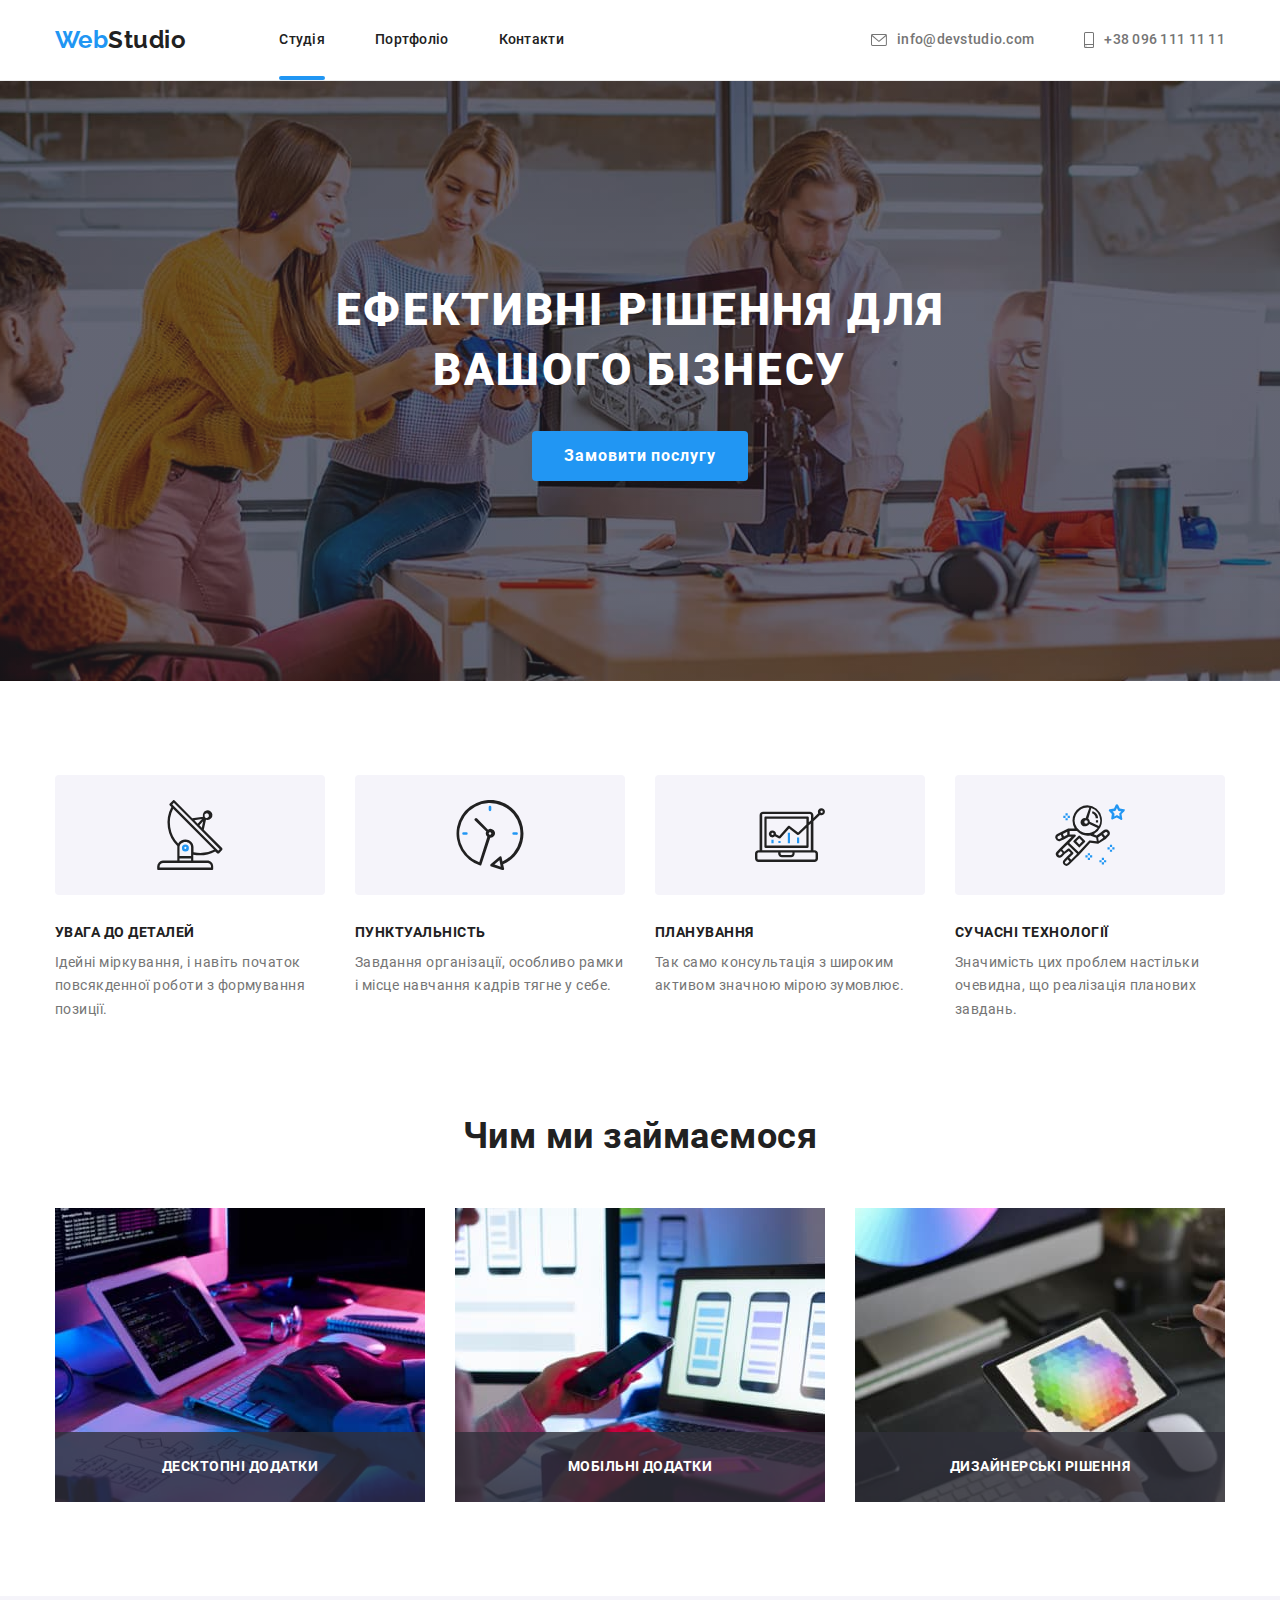
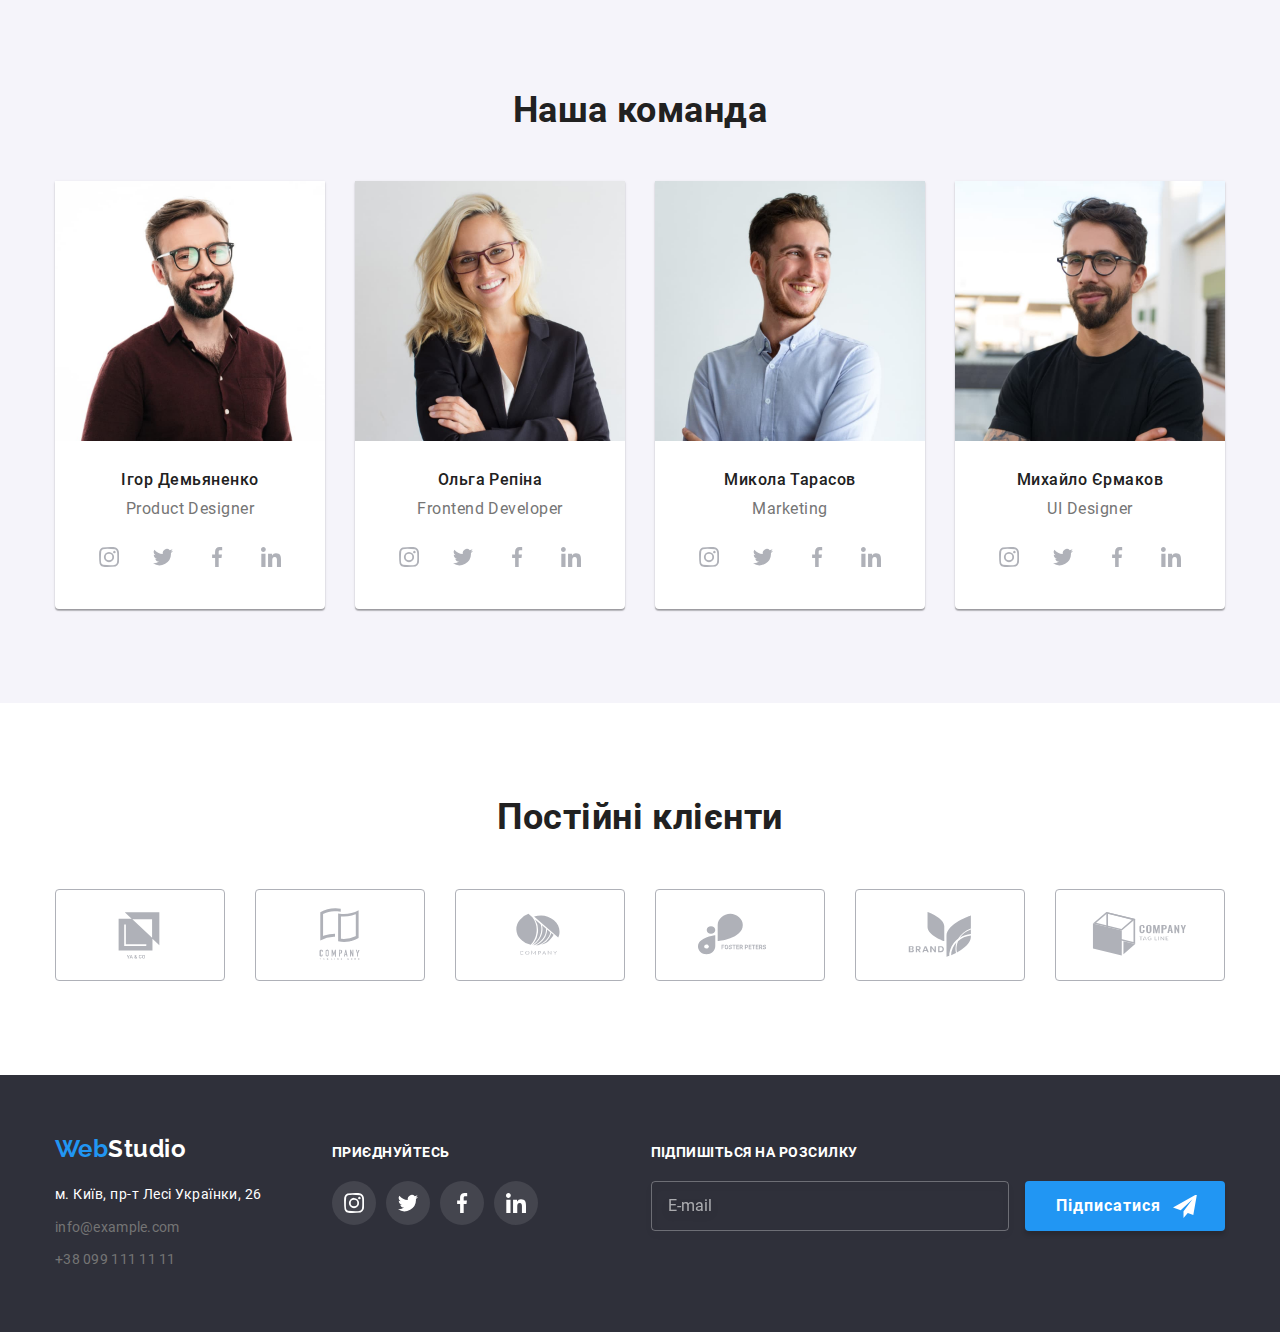
==== commit b65e9885: "Внёс правки" ====
--- a/index.html
+++ b/index.html
@@ -77,7 +77,7 @@
         <button
           class="header__menu-button"
           type="button"
-          aria-expendent="false"
+          aria-expanded="false"
           aria-controls="mobile-menu"
           data-menu-button
         >
@@ -260,13 +260,34 @@
           <h2 class="team-section__title title">Наша команда</h2>
           <ul class="team-section__list">
             <li class="team-section__avatar">
-              <img
-                class="team-section__image"
-                srcset="./images/studio/igor@2x.jpg 2x"
-                src="./images/studio/igor.jpg"
-                alt="Фото Ігоря"
-                width="270px"
-              />
+              <picture>
+                <source
+                  srcset="
+                    ./images/studio/igor_mobile.jpg    1x,
+                    ./images/studio/igor_mobile@2x.jpg 2x
+                  "
+                  media="(max-width: 767px)"
+                />
+                <source
+                  srcset="
+                    ./images/studio/igor_tablet.jpg    1x,
+                    ./images/studio/igor_tablet@2x.jpg 2x
+                  "
+                  media="(max-width: 1199px)"
+                />
+                <source
+                  srcset="
+                    ./images/studio/igor.jpg    1x,
+                    ./images/studio/igor@2x.jpg 2x
+                  "
+                  media="(min-width: 1200px)"
+                />
+                <img
+                  class="team-section__image"
+                  src="./images/studio/igor.jpg"
+                  alt="Фото Ігоря"
+                />
+              </picture>
               <div class="team-section__team-wrapper">
                 <h3 class="team-section__name">Ігор Демьяненко</h3>
                 <p class="team-section__job">Product Designer</p>
@@ -327,13 +348,34 @@
               </div>
             </li>
             <li class="team-section__avatar">
-              <img
-                class="team-section__image"
-                srcset="./images/studio/olga@2x.jpg 2x"
-                src="./images/studio/olga.jpg"
-                alt="Фото Ольги"
-                width="270px"
-              />
+              <picture>
+                <source
+                  srcset="
+                    ./images/studio/olga_mobile.jpg    1x,
+                    ./images/studio/olga_mobile@2x.jpg 2x
+                  "
+                  media="(max-width: 767px)"
+                />
+                <source
+                  srcset="
+                    ./images/studio/olga_tablet.jpg    1x,
+                    ./images/studio/olga_tablet@2x.jpg 2x
+                  "
+                  media="(max-width: 1199px)"
+                />
+                <source
+                  srcset="
+                    ./images/studio/olga.jpg    1x,
+                    ./images/studio/olga@2x.jpg 2x
+                  "
+                  media="(min-width: 1200px)"
+                />
+                <img
+                  class="team-section__image"
+                  src="./images/studio/olga.jpg"
+                  alt="Фото Ольги"
+                />
+              </picture>
               <div class="team-section__team-wrapper">
                 <h3 class="team-section__name">Ольга Репіна</h3>
                 <p class="team-section__job">Frontend Developer</p>
@@ -394,13 +436,34 @@
               </div>
             </li>
             <li class="team-section__avatar">
-              <img
-                class="team-section__image"
-                srcset="./images/studio/nikolay@2x.jpg 2x"
-                src="./images/studio/nikolay.jpg"
-                alt="Фото Миколи"
-                width="270px"
-              />
+              <picture>
+                <source
+                  srcset="
+                    ./images/studio/nikolay_mobile.jpg    1x,
+                    ./images/studio/nikolay_mobile@2x.jpg 2x
+                  "
+                  media="(max-width: 767px)"
+                />
+                <source
+                  srcset="
+                    ./images/studio/nikolay_tablet.jpg    1x,
+                    ./images/studio/nikolay_tablet@2x.jpg 2x
+                  "
+                  media="(max-width: 1199px)"
+                />
+                <source
+                  srcset="
+                    ./images/studio/nikolay.jpg    1x,
+                    ./images/studio/nikolay@2x.jpg 2x
+                  "
+                  media="(min-width: 1200px)"
+                />
+                <img
+                  class="team-section__image"
+                  src="./images/studio/nikolay.jpg"
+                  alt="Фото Миколи"
+                />
+              </picture>
               <div class="team-section__team-wrapper">
                 <h3 class="team-section__name">Микола Тарасов</h3>
                 <p class="team-section__job">Marketing</p>
@@ -461,13 +524,34 @@
               </div>
             </li>
             <li class="team-section__avatar">
-              <img
-                class="team-section__image"
-                srcset="./images/studio/michael@2x.jpg 2x"
-                src="./images/studio/michael.jpg"
-                alt="Фото Михайла"
-                width="270px"
-              />
+              <picture>
+                <source
+                  srcset="
+                    ./images/studio/michael_mobile.jpg    1x,
+                    ./images/studio/michael_mobile@2x.jpg 2x
+                  "
+                  media="(max-width: 767px)"
+                />
+                <source
+                  srcset="
+                    ./images/studio/michael_tablet.jpg    1x,
+                    ./images/studio/michael_tablet@2x.jpg 2x
+                  "
+                  media="(max-width: 1199px)"
+                />
+                <source
+                  srcset="
+                    ./images/studio/michael.jpg    1x,
+                    ./images/studio/michael@2x.jpg 2x
+                  "
+                  media="(min-width: 1200px)"
+                />
+                <img
+                  class="team-section__image"
+                  src="./images/studio/michael.jpg"
+                  alt="Фото Михайла"
+                />
+              </picture>
               <div class="team-section__team-wrapper">
                 <h3 class="team-section__name">Михайло Єрмаков</h3>
                 <p class="team-section__job">UI Designer</p>
--- a/css/main.min.css
+++ b/css/main.min.css
@@ -1 +1 @@
-@font-face{font-family:"Raleway";src:local("Raleway"),url("../fonts/Raleway-Bold.woff2") format("woff2"),url("../fonts/Raleway-Bold.woff") format("woff"),url("../fonts/Raleway-Bold.ttf") format("truetype"),url("../fonts/Raleway-Bold.svg#Raleway-Bold") format("svg");font-weight:700;font-style:normal;font-display:swap}@font-face{font-family:"Roboto";src:local("Roboto"),url("../fonts/Roboto-Black.woff2") format("woff2"),url("../fonts/Roboto-Black.woff") format("woff"),url("../fonts/Roboto-Black.ttf") format("truetype"),url("../fonts/Roboto-Black.svg#Roboto-Black") format("svg");font-weight:900;font-style:normal;font-display:swap}@font-face{font-family:"Roboto";src:local("Roboto"),url("../fonts/Roboto-Bold.woff2") format("woff2"),url("../fonts/Roboto-Bold.woff") format("woff"),url("../fonts/Roboto-Bold.ttf") format("truetype"),url("../fonts/Roboto-Bold.svg#Roboto-Bold") format("svg");font-weight:700;font-style:normal;font-display:swap}@font-face{font-family:"Roboto";src:local("Roboto"),url("../fonts/Roboto-Regular.woff2") format("woff2"),url("../fonts/Roboto-Regular.woff") format("woff"),url("../fonts/Roboto-Regular.ttf") format("truetype"),url("../fonts/Roboto-Regular.svg#Roboto-Regular") format("svg");font-weight:400;font-style:normal;font-display:swap}@font-face{font-family:"Roboto";src:local("Roboto"),url("../fonts/Roboto-Medium.woff2") format("woff2"),url("../fonts/Roboto-Medium.woff") format("woff"),url("../fonts/Roboto-Medium.ttf") format("truetype"),url("../fonts/Roboto-Medium.svg#Roboto-Medium") format("svg");font-weight:500;font-style:normal;font-display:swap}/*! modern-normalize v1.1.0 | MIT License | https://github.com/sindresorhus/modern-normalize */*,::before,::after{box-sizing:border-box}html{line-height:1.15;-webkit-text-size-adjust:100%;-moz-tab-size:4;-o-tab-size:4;tab-size:4}body{margin:0;font-family:system-ui,-apple-system,"Segoe UI",Roboto,Helvetica,Arial,sans-serif,"Apple Color Emoji","Segoe UI Emoji"}hr{height:0;color:inherit}abbr[title]{-webkit-text-decoration:underline dotted;text-decoration:underline dotted}b,strong{font-weight:bolder}code,kbd,samp,pre{font-family:ui-monospace,SFMono-Regular,Consolas,"Liberation Mono",Menlo,monospace;font-size:1em}small{font-size:80%}sub,sup{font-size:75%;line-height:0;position:relative;vertical-align:baseline}sub{bottom:-0.25em}sup{top:-0.5em}table{text-indent:0;border-color:inherit}button,input,optgroup,select,textarea{font-family:inherit;font-size:100%;line-height:1.15;margin:0}button,select{text-transform:none}button,[type=button],[type=reset],[type=submit]{-webkit-appearance:button}::-moz-focus-inner{border-style:none;padding:0}:-moz-focusring{outline:1px dotted ButtonText}:-moz-ui-invalid{box-shadow:none}legend{padding:0}progress{vertical-align:baseline}::-webkit-inner-spin-button,::-webkit-outer-spin-button{height:auto}[type=search]{-webkit-appearance:textfield;outline-offset:-2px}::-webkit-search-decoration{-webkit-appearance:none}::-webkit-file-upload-button{-webkit-appearance:button;font:inherit}summary{display:list-item}:root{--primary-text-color: #757575;--title-text-color: #212121;--primary-section-color: #fff;--visual-text-color: #2196f3;--header-footer-color: #2f303a;--additional-section-color: #f5f4fa;--icon-client-color: #afb1B8;--timing-function: cubic-bezier(0.4, 0, 0.2, 1)}body{background-color:var(--primary-section-color);color:var(--primary-text-color);font-family:"Roboto",sans-serif;letter-spacing:.03em}ul{list-style:none;padding:0px;margin:0px}a{text-decoration:none}button{cursor:pointer}img{display:block}h1,h2,h3,h4,p{margin:0}img{display:block;max-width:100%;height:auto}:focus{outline:none}.visually-hidden{position:absolute;width:1px;height:1px;margin:-1px;border:0;padding:0;white-space:nowrap;-webkit-clip-path:inset(100%);clip-path:inset(100%);clip:rect(0 0 0 0);overflow:hidden}.is-hidden{opacity:0;visibility:hidden;pointer-events:none}.container{margin:0 auto;padding:0px 15px}@media screen and (min-width: 480px){.container{width:480px}}@media screen and (min-width: 768px){.container{width:768px}}@media screen and (min-width: 1200px){.container{width:1200px}}.link{color:var(--title-text-color);font-weight:500;font-size:14px;line-height:1.14;letter-spacing:.02em;transition:color 250ms var(--timing-function)}.title{color:var(--title-text-color);font-weight:700;font-size:28px;line-height:1.18;text-align:center}@media screen and (min-width: 1200px){.title{font-size:36px;line-height:1.16}}.team-section__title,.specifics-section__title,.clients-section__title{margin-bottom:30px}@media screen and (min-width: 1200px){.team-section__title,.specifics-section__title,.clients-section__title{margin-bottom:50px}}.section{padding-top:60px;padding-bottom:60px}@media screen and (min-width: 1200px){.section{padding-top:94px;padding-bottom:94px}}.logo{font-family:"Raleway",sans-serif;font-weight:700;font-size:24px;line-height:1.16}.logo--primary{color:var(--title-text-color);padding:16px 0px}.logo__web{color:var(--visual-text-color)}.logo--secondary{display:inline-block;margin:0px 0px 20px 0px;color:var(--primary-section-color)}.header{position:relative;border-bottom:1px solid #ececec}.header__container{position:relative;display:flex;align-items:center}.header__menu-button{position:absolute;top:10px;right:10px;display:inline-flex;margin:0;padding:0;border:none;background-color:rgba(0,0,0,0);z-index:11}@media screen and (min-width: 768px){.header__menu-button{display:none}}.header__menu-button.is-open .header__icon-menu--close{display:block}.header__menu-button.is-open .header__icon-menu--open{display:none}.header__icon-menu{width:40px;height:40px;fill:#212121}.header__icon-menu:hover,.header__icon-menu:focus{fill:var(--visual-text-color)}.header__icon-menu--close{display:none}.nav{display:none}@media screen and (min-width: 768px){.nav{display:flex;align-items:center}}.site-nav{display:flex;margin-left:93px}.site-nav__item+.site-nav__item{margin-left:50px}.site-nav__link{position:relative;display:block;padding-top:32px;padding-bottom:32px}.site-nav__link::after{position:absolute;content:"";display:block;bottom:0;left:0;width:100%;height:4px;background-color:var(--visual-text-color);border-radius:2px;opacity:0}.site-nav__link--current::after{opacity:1}.site-nav__link:hover,.site-nav__link:focus{color:var(--visual-text-color)}.auth-nav{display:none;margin-left:auto}@media screen and (min-width: 768px){.auth-nav{display:block}}@media screen and (min-width: 1200px){.auth-nav{display:flex}}@media screen and (min-width: 1200px){.auth-nav__item+.auth-nav__item{margin-left:50px}}.auth-nav__link{display:flex;align-items:center;padding-bottom:10px}@media screen and (min-width: 1200px){.auth-nav__link{padding-top:32px;padding-bottom:32px}}.auth-nav__link:hover,.auth-nav__link:focus{color:var(--visual-text-color)}.auth-nav__icon{margin-right:10px;fill:currentColor}.mobile-menu{position:absolute;display:flex;flex-direction:column;justify-content:space-between;width:100%;min-height:796px;padding:48px 40px;top:0;left:0;background-color:#fff;z-index:10;opacity:0;visibility:hidden;pointer-events:none}@media screen and (min-width: 768px){.mobile-menu{display:none}}.mobile-menu.is-open{opacity:1;pointer-events:all;visibility:inherit}.mobile-site-nav__item+.mobile-site-nav__item{margin-top:32px}.mobile-site-nav__link{font-weight:500;font-size:40px;line-height:1.17;letter-spacing:.02em;color:var(--title-text-color)}.mobile-site-nav__link:hover,.mobile-site-nav__link:focus{color:var(--visual-text-color)}.mobile-site-nav__link--current{color:var(--visual-text-color)}.mobile-autn-nav{margin-top:auto}.mobile-autn-nav__tel{font-weight:500;font-size:34px;line-height:1.17;letter-spacing:.02em;color:var(--visual-text-color)}.mobile-autn-nav__mail{font-weight:500;font-size:24px;line-height:1.17;letter-spacing:.02em;color:var(--primary-text-color)}.mobile-autn-nav__mail:hover,.mobile-autn-nav__mail:focus{color:var(--visual-text-color)}.mobile-autn-nav__item+.mobile-autn-nav__item{margin-top:32px}.mobile-socials{display:flex;flex-wrap:wrap;margin-top:64px;gap:20px}.mobile-socials__link{padding-right:10px;font-weight:500;font-size:18px;line-height:1.22;letter-spacing:.02em;color:var(--visual-text-color)}.mobile-socials__item:not(:last-child){border-right:1px solid rgba(33,33,33,.2)}.hero{text-align:center;padding:200px 0px;height:600px;max-width:1600px;margin-left:auto;margin-right:auto;border:1px solid #000;box-shadow:0px 4px 4px rgba(0,0,0,.25);background-color:var(--header-footer-color);background-image:linear-gradient(to right, rgba(47, 48, 58, 0.4), rgba(47, 48, 58, 0.4)),url(../images/studio/hero_mobile.jpg);background-repeat:no-repeat;background-size:cover;background-position:center}@media(min-device-pixel-ratio: 2),(-webkit-min-device-pixel-ratio: 2),(min-resolution: 2dppx),(min-resolution: 192dpi){.hero{background-image:linear-gradient(to right, rgba(47, 48, 58, 0.4), rgba(47, 48, 58, 0.4)),url(../images/studio/hero_mobile@2x.jpg)}}@media screen and (min-width: 768px){.hero{background-image:linear-gradient(to right, rgba(47, 48, 58, 0.4), rgba(47, 48, 58, 0.4)),url(../images/studio/hero_tablet.jpg)}}@media screen and (min-width: 768px)and (min-device-pixel-ratio: 2),screen and (min-width: 768px)and (-webkit-min-device-pixel-ratio: 2),screen and (min-width: 768px)and (min-resolution: 2dppx),screen and (min-width: 768px)and (min-resolution: 192dpi){.hero{background-image:linear-gradient(to right, rgba(47, 48, 58, 0.4), rgba(47, 48, 58, 0.4)),url(../images/studio/hero_tablet@2x.jpg)}}@media screen and (min-width: 1200px){.hero{background-image:linear-gradient(to right, rgba(47, 48, 58, 0.4), rgba(47, 48, 58, 0.4)),url(../images/studio/hero.jpg)}}@media screen and (min-width: 1200px)and (min-device-pixel-ratio: 2),screen and (min-width: 1200px)and (-webkit-min-device-pixel-ratio: 2),screen and (min-width: 1200px)and (min-resolution: 2dppx),screen and (min-width: 1200px)and (min-resolution: 192dpi){.hero{background-image:linear-gradient(to right, rgba(47, 48, 58, 0.4), rgba(47, 48, 58, 0.4)),url(../images/studio/hero@2x.jpg)}}.hero__title{margin-left:auto;margin-right:auto;margin-bottom:30px;max-width:360px;color:var(--primary-section-color);font-weight:900;font-size:26px;line-height:1.61;letter-spacing:.06em;text-transform:uppercase}@media screen and (min-width: 1200px){.hero__title{min-width:696px}}@media screen and (min-width: 1200px){.hero__title{font-size:44px;line-height:1.36}}.hero__button{border-radius:4px;padding:10px 32px;border:0;color:var(--primary-section-color);background-color:var(--visual-text-color);font-weight:700;font-size:16px;line-height:1.87;letter-spacing:.06em;transition:background-color 250ms var(--timing-function)}.hero__button:hover,.hero__button:focus{background-color:#188ce8}@media screen and (min-width: 768px)and (max-width: 1199px){.feauturies-section__list{display:flex;flex-wrap:wrap;gap:30px}}@media screen and (min-width: 1200px){.feauturies-section__list{display:flex}}@media screen and (min-width: 1200px){.feauturies-section__item+.feauturies-section__item{margin-left:30px}}@media screen and (max-width: 767px){.feauturies-section__item:not(:last-child){margin-bottom:30px}}@media screen and (min-width: 768px){.feauturies-section__item{width:calc((100% - 30px)/2)}}.feauturies-section__title{margin-bottom:10px;color:var(--title-text-color);font-weight:700;font-size:14px;line-height:1.14;text-transform:uppercase}@media screen and (max-width: 767px){.feauturies-section__title{text-align:center}}.feauturies-section__text{font-size:14px;line-height:1.7}.feauturies-section__icon{display:flex;align-items:center;justify-content:center;height:120px;background-color:var(--additional-section-color);margin-bottom:30px;border-radius:4px}.feauturies-section__anim{width:70px;height:70px}.specifics-section{display:none;padding-top:0px}@media screen and (min-width: 1200px){.specifics-section{display:block}}.specifics-section__list{display:flex;justify-content:space-between}.specifics-section__cards{position:relative;transform:scale(1);transition:transform 250ms var(--timing-function)}.specifics-section__cards:hover{transform:scale(1.1)}.specifics-section__depiction{position:absolute;bottom:0;left:0;width:100%;padding:27px 0px;background-color:rgba(47,48,58,.8)}.specifics-section__text{font-weight:700;font-size:14px;line-height:1.14;text-align:center;text-transform:uppercase;color:var(--primary-section-color)}.team-section{background-color:var(--additional-section-color)}.team-section__image{width:100%}.team-section__name{margin-bottom:10px;color:var(--title-text-color);font-weight:500;font-size:16px;line-height:1.18;text-align:center}.team-section__job{margin-bottom:16px;font-size:16px;line-height:1.18;text-align:center}.team-section__team-wrapper{padding:30px 0px}.team-section__list{gap:30px}@media screen and (min-width: 768px)and (max-width: 1199px){.team-section__list{display:flex;flex-wrap:wrap}}@media screen and (min-width: 1200px){.team-section__list{display:flex;justify-content:space-between}}.team-section__avatar{background-color:var(--primary-section-color);border-radius:0px 0px 4px 4px;box-shadow:0px 1px 3px rgba(0,0,0,.12),0px 1px 1px rgba(0,0,0,.14),0px 2px 1px rgba(0,0,0,.2)}@media screen and (min-width: 768px)and (max-width: 1199px){.team-section__avatar{width:calc((100% - 30px)/2)}}@media screen and (max-width: 767px){.team-section__avatar:not(:last-child){margin-bottom:30px}}.social-networks{display:flex;gap:10px;justify-content:center}.social-networks__link{display:flex;align-items:center;justify-content:center;width:44px;height:44px;border-radius:50%;transition:color 250ms var(--timing-function),background-color 250ms var(--timing-function)}.social-networks__link--in-avatar{color:var(--icon-client-color)}.social-networks__link--in-avatar:hover,.social-networks__link--in-avatar:focus{color:var(--primary-section-color);background-color:var(--visual-text-color)}.social-networks__link--in-footer{color:var(--primary-section-color);background:rgba(255,255,255,.1)}.social-networks__link--in-footer:hover,.social-networks__link--in-footer:focus{background-color:var(--visual-text-color)}.social-networks__icon{width:20px;height:20px;fill:currentColor}.clients-section__list{display:flex;flex-wrap:wrap;gap:30px}@media screen and (min-width: 1200px){.clients-section__list{display:flex;flex-wrap:nowrap}}.clients-section__link{display:flex;align-items:center;justify-content:center;height:92px;border:1px solid var(--icon-client-color);border-radius:4px;color:var(--icon-client-color);transition:color 250ms var(--timing-function),border 250ms var(--timing-function)}@media screen and (min-width: 1200px){.clients-section__link{width:170px}}.clients-section__link:hover,.clients-section__link:focus{border:1px solid var(--visual-text-color);color:var(--visual-text-color)}.clients-section__icon{width:106px;height:60px;fill:currentColor}@media screen and (max-width: 767px){.clients-section__item{width:calc((100% - 30px)/2)}}@media screen and (min-width: 768px)and (max-width: 1199px){.clients-section__item{width:calc((100% - 60px)/3)}}.menu{display:flex;justify-content:center;margin-bottom:50px;gap:8px}@media screen and (max-width: 767px){.menu{flex-wrap:wrap;justify-content:flex-start}}.menu__button{display:inline-block;border-radius:4px;padding:6px 22px;border:0;color:var(--title-text-color);background-color:var(--additional-section-color);font-weight:500;font-size:16px;line-height:1.6;text-align:center;transition:color 250ms var(--timing-function),background-color 250ms var(--timing-function)}.menu__button:focus,.menu__button:hover{color:var(--primary-section-color);background-color:var(--visual-text-color);box-shadow:0px 3px 1px rgba(0,0,0,.1),0px 1px 2px rgba(0,0,0,.08),0px 2px 2px rgba(0,0,0,.12)}.menu__button--current{color:var(--primary-section-color);background-color:var(--visual-text-color);box-shadow:0px 3px 1px rgba(0,0,0,.1),0px 1px 2px rgba(0,0,0,.08),0px 2px 2px rgba(0,0,0,.12)}.portfolio__list{display:flex;flex-wrap:wrap;gap:30px}.card{display:flex;flex-direction:column}@media screen and (max-width: 767px){.card{width:100%}}@media screen and (min-width: 768px)and (max-width: 1199px){.card{width:calc((100% - 30px)/2)}}.card__image{height:100%;width:100%}.card__title{margin-bottom:4px;color:var(--title-text-color);font-weight:700;font-size:18px;line-height:2;letter-spacing:.06em}.card__text{font-size:16px;line-height:1.87}.card__box{flex-grow:1;padding:20px 24px;border-bottom:1px solid #eee;border-right:1px solid #eee;border-left:1px solid #eee}.card:hover{box-shadow:0px 1px 1px rgba(0,0,0,.12),0px 4px 4px rgba(0,0,0,.06),1px 4px 6px rgba(0,0,0,.16)}.card:hover .card__description{transform:translateY(0%)}.card__thumb{position:relative;overflow:hidden}.card__description{position:absolute;top:0;width:100%;height:100%;padding:63px 24px;background-color:rgba(33,150,243,.9);transform:translateY(100%);transition:transform 250ms var(--timing-function)}.card__description-text{font-size:18px;line-height:1.55;color:var(--primary-section-color)}.footer{background-color:var(--header-footer-color);padding:60px 0px}@media screen and (max-width: 1199px){.footer{text-align:center}}.footer__container{display:flex}@media screen and (max-width: 1199px){.footer__container{flex-direction:column}}@media screen and (min-width: 1200px){.footer__container{align-items:baseline;justify-content:space-between}}@media screen and (min-width: 768px){.footer__nav{display:flex;justify-content:space-around;align-items:baseline}}@media screen and (max-width: 1199px){.footer__nav{margin-bottom:60px}}.address{font-style:normal}.address__text{margin-bottom:9px;color:var(--primary-section-color);font-size:14px;line-height:1.7}.address__link{color:var(--primary-text-color);font-weight:400;line-height:1.7}.address__link:hover,.address__link:focus{color:var(--visual-text-color)}.address__item{margin-bottom:9px}@media screen and (max-width: 767px){.cta{margin-top:60px}}@media screen and (min-width: 1200px){.cta{margin-left:70px}}.cta__title{margin-bottom:20px;color:var(--primary-section-color);font-weight:700;font-size:14px;line-height:1.14;text-transform:uppercase}.subscribe-form__text{display:block}.subscribe-form__input{padding:15px 16px;width:358px;border:1px solid rgba(255,255,255,.3);filter:drop-shadow(0px 4px 4px rgba(0, 0, 0, 0.15));border-radius:4px;background-color:rgba(0,0,0,0);color:var(--primary-section-color);transition:border 250ms var(--timing-function)}@media screen and (max-width: 1199px){.subscribe-form__input{position:relative;display:block;width:100%;margin-bottom:20px;left:50%;transform:translateX(-50%)}}@media screen and (min-width: 480px)and (max-width: 1199px){.subscribe-form__input{width:450px}}.subscribe-form__input:focus{border:1px solid var(--visual-text-color)}.subscribe-form__input::-moz-placeholder{font-size:16px;line-height:1.25;color:rgba(255,255,255,.6)}.subscribe-form__input:-ms-input-placeholder{font-size:16px;line-height:1.25;color:rgba(255,255,255,.6)}.subscribe-form__input::placeholder{font-size:16px;line-height:1.25;color:rgba(255,255,255,.6)}.subscribe-form__button{position:relative;padding:10px 62px 10px 29px;width:200px;font-weight:700;font-size:16px;line-height:1.875;letter-spacing:.06em;color:var(--primary-section-color);background-color:var(--visual-text-color);box-shadow:0px 4px 4px rgba(0,0,0,.15);border-radius:4px;border:0;transition:background-color 250ms var(--timing-function)}.subscribe-form__button:focus,.subscribe-form__button:hover{background-color:#188ce8}.subscribe-form__thumb{display:inline-block;margin-left:12px}.subscribe-form__icon{position:absolute;top:50%;right:28px;transform:translateY(-50%);width:24px;height:24px;fill:#fff}.backdrop{position:fixed;top:0;left:0;width:100%;height:100%;background-color:rgba(0,0,0,.2);transition:opacity 250ms var(--timing-function),visibility 250ms var(--timing-function)}.backdrop.is-hidden .modal{transform:translate(-50%, -50%) scale(1.1)}.modal{padding:40px;position:absolute;top:50%;left:50%;overflow:auto;max-width:528px;height:581px;background-color:var(--primary-section-color);box-shadow:0px 1px 3px rgba(0,0,0,.12),0px 1px 1px rgba(0,0,0,.14),0px 2px 1px rgba(0,0,0,.2);border-radius:4px;transform:translate(-50%, -50%) scale(1);transition:transform 250ms var(--timing-function)}@media screen and (min-width: 1200px){.modal{min-height:581px}}.modal__close-button{position:absolute;top:8px;right:8px;width:30px;height:30px;background-color:var(--primary-section-color);border:1px solid rgba(0,0,0,.1);border-radius:50%}.modal__icon-close{width:11px;height:11px;fill:#000}.modal__icon-close:hover{fill:var(--visual-text-color)}.modal__title{margin-bottom:12px;font-weight:700;font-size:20px;line-height:1.15;color:var(--title-text-color)}.modal__form-button{position:relative;left:50%;transform:translateX(-50%);margin-top:30px;padding:10px 55px;width:200px;font-weight:700;font-size:16px;line-height:1.875;letter-spacing:.06em;color:var(--primary-section-color);background-color:var(--visual-text-color);box-shadow:0px 4px 4px rgba(0,0,0,.15);border-radius:4px;border:0;transition:background-color 250ms var(--timing-function)}.modal__form-button:focus,.modal__form-button:hover{background-color:#188ce8}.font-field{margin-bottom:10px}.font-field__label{display:block;margin-bottom:4px;font-size:12px;line-height:1.17;letter-spacing:.01em;color:var(--primary-text-color)}.font-field__input{padding:12px 42px;width:100%;border:1px solid rgba(33,33,33,.2);border-radius:4px;transition:border 250ms var(--timing-function)}.font-field__input:focus{border:1px solid var(--visual-text-color)}.font-field__input:focus+.font-field__icon{fill:var(--visual-text-color)}.font-field__thumb{position:relative}.font-field__icon{position:absolute;top:50%;left:12px;transform:translateY(-50%);width:18px;height:18px;fill:var(--title-text-color);transition:fill 250ms var(--timing-function)}.font-field__textarea{padding:12px 16px;margin-bottom:20px;width:100%;min-height:120px;border:1px solid rgba(33,33,33,.2);border-radius:4px;resize:none;transition:border 250ms var(--timing-function)}.font-field__textarea::-moz-placeholder{font-size:14px;line-height:1.14;letter-spacing:.01em;color:rgba(117,117,117,.5)}.font-field__textarea:-ms-input-placeholder{font-size:14px;line-height:1.14;letter-spacing:.01em;color:rgba(117,117,117,.5)}.font-field__textarea::placeholder{font-size:14px;line-height:1.14;letter-spacing:.01em;color:rgba(117,117,117,.5)}.font-field__textarea:focus{border:1px solid var(--visual-text-color)}.checkbox__text{padding-left:24px;position:relative;font-size:14px;line-height:1.7;color:var(--primary-text-color)}.checkbox__link{font-size:14px;line-height:1.7;color:var(--visual-text-color);text-decoration:underline}.checkbox__icon{top:0;left:0;position:absolute;width:16px;height:15px}.checkbox__icon--check{opacity:0;transition:opacity 250ms var(--timing-function)}.checkbox__check:checked+.checkbox__icon>.checkbox__icon--check{opacity:1}/*# sourceMappingURL=main.min.css.map */+@font-face{font-family:"Raleway";src:local("Raleway"),url("../fonts/Raleway-Bold.woff2") format("woff2"),url("../fonts/Raleway-Bold.woff") format("woff"),url("../fonts/Raleway-Bold.ttf") format("truetype"),url("../fonts/Raleway-Bold.svg#Raleway-Bold") format("svg");font-weight:700;font-style:normal;font-display:swap}@font-face{font-family:"Roboto";src:local("Roboto"),url("../fonts/Roboto-Black.woff2") format("woff2"),url("../fonts/Roboto-Black.woff") format("woff"),url("../fonts/Roboto-Black.ttf") format("truetype"),url("../fonts/Roboto-Black.svg#Roboto-Black") format("svg");font-weight:900;font-style:normal;font-display:swap}@font-face{font-family:"Roboto";src:local("Roboto"),url("../fonts/Roboto-Bold.woff2") format("woff2"),url("../fonts/Roboto-Bold.woff") format("woff"),url("../fonts/Roboto-Bold.ttf") format("truetype"),url("../fonts/Roboto-Bold.svg#Roboto-Bold") format("svg");font-weight:700;font-style:normal;font-display:swap}@font-face{font-family:"Roboto";src:local("Roboto"),url("../fonts/Roboto-Regular.woff2") format("woff2"),url("../fonts/Roboto-Regular.woff") format("woff"),url("../fonts/Roboto-Regular.ttf") format("truetype"),url("../fonts/Roboto-Regular.svg#Roboto-Regular") format("svg");font-weight:400;font-style:normal;font-display:swap}@font-face{font-family:"Roboto";src:local("Roboto"),url("../fonts/Roboto-Medium.woff2") format("woff2"),url("../fonts/Roboto-Medium.woff") format("woff"),url("../fonts/Roboto-Medium.ttf") format("truetype"),url("../fonts/Roboto-Medium.svg#Roboto-Medium") format("svg");font-weight:500;font-style:normal;font-display:swap}/*! modern-normalize v1.1.0 | MIT License | https://github.com/sindresorhus/modern-normalize */*,::before,::after{box-sizing:border-box}html{line-height:1.15;-webkit-text-size-adjust:100%;-moz-tab-size:4;-o-tab-size:4;tab-size:4}body{margin:0;font-family:system-ui,-apple-system,"Segoe UI",Roboto,Helvetica,Arial,sans-serif,"Apple Color Emoji","Segoe UI Emoji"}hr{height:0;color:inherit}abbr[title]{-webkit-text-decoration:underline dotted;text-decoration:underline dotted}b,strong{font-weight:bolder}code,kbd,samp,pre{font-family:ui-monospace,SFMono-Regular,Consolas,"Liberation Mono",Menlo,monospace;font-size:1em}small{font-size:80%}sub,sup{font-size:75%;line-height:0;position:relative;vertical-align:baseline}sub{bottom:-0.25em}sup{top:-0.5em}table{text-indent:0;border-color:inherit}button,input,optgroup,select,textarea{font-family:inherit;font-size:100%;line-height:1.15;margin:0}button,select{text-transform:none}button,[type=button],[type=reset],[type=submit]{-webkit-appearance:button}::-moz-focus-inner{border-style:none;padding:0}:-moz-focusring{outline:1px dotted ButtonText}:-moz-ui-invalid{box-shadow:none}legend{padding:0}progress{vertical-align:baseline}::-webkit-inner-spin-button,::-webkit-outer-spin-button{height:auto}[type=search]{-webkit-appearance:textfield;outline-offset:-2px}::-webkit-search-decoration{-webkit-appearance:none}::-webkit-file-upload-button{-webkit-appearance:button;font:inherit}summary{display:list-item}:root{--primary-text-color: #757575;--title-text-color: #212121;--primary-section-color: #fff;--visual-text-color: #2196f3;--header-footer-color: #2f303a;--additional-section-color: #f5f4fa;--icon-client-color: #afb1B8;--timing-function: cubic-bezier(0.4, 0, 0.2, 1)}body{background-color:var(--primary-section-color);color:var(--primary-text-color);font-family:"Roboto",sans-serif;letter-spacing:.03em}ul{list-style:none;padding:0px;margin:0px}a{text-decoration:none}button{cursor:pointer}img{display:block}h1,h2,h3,h4,p{margin:0}img{display:block;max-width:100%;height:auto}:focus{outline:none}.visually-hidden{position:absolute;width:1px;height:1px;margin:-1px;border:0;padding:0;white-space:nowrap;-webkit-clip-path:inset(100%);clip-path:inset(100%);clip:rect(0 0 0 0);overflow:hidden}.is-hidden{opacity:0;visibility:hidden;pointer-events:none}.container{margin:0 auto;padding:0px 15px}@media screen and (min-width: 480px){.container{width:480px}}@media screen and (min-width: 768px){.container{width:768px}}@media screen and (min-width: 1200px){.container{width:1200px}}.link{color:var(--title-text-color);font-weight:500;font-size:14px;line-height:1.14;letter-spacing:.02em;transition:color 250ms var(--timing-function)}.title{color:var(--title-text-color);font-weight:700;font-size:28px;line-height:1.18;text-align:center}@media screen and (min-width: 1200px){.title{font-size:36px;line-height:1.16}}.team-section__title,.specifics-section__title,.clients-section__title{margin-bottom:30px}@media screen and (min-width: 1200px){.team-section__title,.specifics-section__title,.clients-section__title{margin-bottom:50px}}.section{padding-top:60px;padding-bottom:60px}@media screen and (min-width: 1200px){.section{padding-top:94px;padding-bottom:94px}}.logo{font-family:"Raleway",sans-serif;font-weight:700;font-size:24px;line-height:1.16}.logo--primary{color:var(--title-text-color);padding:16px 0px}.logo__web{color:var(--visual-text-color)}.logo--secondary{display:inline-block;margin:0px 0px 20px 0px;color:var(--primary-section-color)}.header{position:relative;border-bottom:1px solid #ececec}.header__container{position:relative;display:flex;align-items:center}.header__menu-button{position:absolute;top:10px;right:10px;display:inline-flex;margin:0;padding:0;border:none;background-color:rgba(0,0,0,0);z-index:11}@media screen and (min-width: 768px){.header__menu-button{display:none}}.header__menu-button.is-open .header__icon-menu--close{display:block}.header__menu-button.is-open .header__icon-menu--open{display:none}.header__icon-menu{width:40px;height:40px;fill:#212121}.header__icon-menu:hover,.header__icon-menu:focus{fill:var(--visual-text-color)}.header__icon-menu--close{display:none}.nav{display:none}@media screen and (min-width: 768px){.nav{display:flex;align-items:center}}.site-nav{display:flex;margin-left:93px}.site-nav__item+.site-nav__item{margin-left:50px}.site-nav__link{position:relative;display:block;padding-top:32px;padding-bottom:32px}.site-nav__link::after{position:absolute;content:"";display:block;bottom:0;left:0;width:100%;height:4px;background-color:var(--visual-text-color);border-radius:2px;opacity:0}.site-nav__link--current::after{opacity:1}.site-nav__link:hover,.site-nav__link:focus{color:var(--visual-text-color)}.auth-nav{display:none;margin-left:auto}@media screen and (min-width: 768px){.auth-nav{display:flex;flex-direction:column;gap:10px}}@media screen and (min-width: 1200px){.auth-nav{display:flex;flex-direction:row;gap:50px}}.auth-nav__link{display:flex;align-items:center;color:var(--primary-text-color)}@media screen and (min-width: 1200px){.auth-nav__link{padding-top:32px;padding-bottom:32px}}.auth-nav__link:hover,.auth-nav__link:focus{color:var(--visual-text-color)}.auth-nav__icon{margin-right:10px;fill:currentColor}.mobile-menu{position:fixed;display:flex;flex-direction:column;justify-content:space-between;width:100vw;height:100vh;padding:48px 40px;top:0;left:0;background-color:#fff;z-index:10;opacity:0;visibility:hidden;pointer-events:none}@media screen and (min-width: 768px){.mobile-menu{display:none}}.mobile-menu.is-open{opacity:1;pointer-events:all;visibility:inherit}.mobile-site-nav__item+.mobile-site-nav__item{margin-top:32px}.mobile-site-nav__link{font-weight:500;font-size:40px;line-height:1.17;letter-spacing:.02em;color:var(--title-text-color)}.mobile-site-nav__link:hover,.mobile-site-nav__link:focus{color:var(--visual-text-color)}.mobile-site-nav__link--current{color:var(--visual-text-color)}.mobile-autn-nav{margin-top:auto}.mobile-autn-nav__tel{font-weight:500;font-size:34px;line-height:1.17;letter-spacing:.02em;color:var(--visual-text-color)}.mobile-autn-nav__mail{font-weight:500;font-size:24px;line-height:1.17;letter-spacing:.02em;color:var(--primary-text-color)}.mobile-autn-nav__mail:hover,.mobile-autn-nav__mail:focus{color:var(--visual-text-color)}.mobile-autn-nav__item+.mobile-autn-nav__item{margin-top:32px}.mobile-socials{display:flex;flex-wrap:wrap;margin-top:64px;gap:20px}.mobile-socials__link{padding-right:10px;font-weight:500;font-size:18px;line-height:1.22;letter-spacing:.02em;color:var(--visual-text-color)}.mobile-socials__item:not(:last-child){border-right:1px solid rgba(33,33,33,.2)}.hero{text-align:center;padding:118px 0px;max-width:1600px;margin-left:auto;margin-right:auto;background-color:var(--header-footer-color);background-image:linear-gradient(to right, rgba(47, 48, 58, 0.4), rgba(47, 48, 58, 0.4)),url(../images/studio/hero_mobile.jpg);background-repeat:no-repeat;background-size:cover;background-position:center}@media(min-device-pixel-ratio: 2),(-webkit-min-device-pixel-ratio: 2),(min-resolution: 2dppx),(min-resolution: 192dpi){.hero{background-image:linear-gradient(to right, rgba(47, 48, 58, 0.4), rgba(47, 48, 58, 0.4)),url(../images/studio/hero_mobile@2x.jpg)}}@media screen and (min-width: 768px){.hero{background-image:linear-gradient(to right, rgba(47, 48, 58, 0.4), rgba(47, 48, 58, 0.4)),url(../images/studio/hero_tablet.jpg)}}@media screen and (min-width: 768px)and (min-device-pixel-ratio: 2),screen and (min-width: 768px)and (-webkit-min-device-pixel-ratio: 2),screen and (min-width: 768px)and (min-resolution: 2dppx),screen and (min-width: 768px)and (min-resolution: 192dpi){.hero{background-image:linear-gradient(to right, rgba(47, 48, 58, 0.4), rgba(47, 48, 58, 0.4)),url(../images/studio/hero_tablet@2x.jpg)}}@media screen and (min-width: 1200px){.hero{padding:200px 0px;background-image:linear-gradient(to right, rgba(47, 48, 58, 0.4), rgba(47, 48, 58, 0.4)),url(../images/studio/hero.jpg)}}@media screen and (min-width: 1200px)and (min-device-pixel-ratio: 2),screen and (min-width: 1200px)and (-webkit-min-device-pixel-ratio: 2),screen and (min-width: 1200px)and (min-resolution: 2dppx),screen and (min-width: 1200px)and (min-resolution: 192dpi){.hero{background-image:linear-gradient(to right, rgba(47, 48, 58, 0.4), rgba(47, 48, 58, 0.4)),url(../images/studio/hero@2x.jpg)}}.hero__title{margin-left:auto;margin-right:auto;margin-bottom:30px;max-width:360px;color:var(--primary-section-color);font-weight:900;font-size:26px;line-height:1.61;letter-spacing:.06em;text-transform:uppercase}@media screen and (min-width: 1200px){.hero__title{min-width:696px;font-size:44px;line-height:1.36}}.hero__button{border-radius:4px;padding:10px 32px;border:0;color:var(--primary-section-color);background-color:var(--visual-text-color);font-weight:700;font-size:16px;line-height:1.87;letter-spacing:.06em;transition:background-color 250ms var(--timing-function)}.hero__button:hover,.hero__button:focus{background-color:#188ce8}@media screen and (min-width: 768px)and (max-width: 1199px){.feauturies-section__list{display:flex;flex-wrap:wrap;gap:30px}}@media screen and (min-width: 1200px){.feauturies-section__list{display:flex}}@media screen and (min-width: 1200px){.feauturies-section__item+.feauturies-section__item{margin-left:30px}}@media screen and (max-width: 767px){.feauturies-section__item:not(:last-child){margin-bottom:30px}}@media screen and (min-width: 768px){.feauturies-section__item{width:calc((100% - 30px)/2)}}.feauturies-section__title{margin-bottom:10px;color:var(--title-text-color);font-weight:700;font-size:14px;line-height:1.14;text-transform:uppercase}@media screen and (max-width: 767px){.feauturies-section__title{text-align:center}}.feauturies-section__text{font-size:14px;line-height:1.7}.feauturies-section__icon{display:flex;align-items:center;justify-content:center;height:120px;background-color:var(--additional-section-color);margin-bottom:30px;border-radius:4px}.feauturies-section__anim{width:70px;height:70px}.specifics-section{display:none;padding-top:0px}@media screen and (min-width: 1200px){.specifics-section{display:block}}.specifics-section__list{display:flex;justify-content:space-between}.specifics-section__cards{position:relative;transform:scale(1);transition:transform 250ms var(--timing-function)}.specifics-section__cards:hover{transform:scale(1.1)}.specifics-section__depiction{position:absolute;bottom:0;left:0;width:100%;padding:27px 0px;background-color:rgba(47,48,58,.8)}.specifics-section__text{font-weight:700;font-size:14px;line-height:1.14;text-align:center;text-transform:uppercase;color:var(--primary-section-color)}.team-section{background-color:var(--additional-section-color)}.team-section__name{margin-bottom:10px;color:var(--title-text-color);font-weight:500;font-size:16px;line-height:1.18;text-align:center}.team-section__job{margin-bottom:16px;font-size:16px;line-height:1.18;text-align:center}.team-section__team-wrapper{padding:30px 0px}.team-section__list{gap:30px}@media screen and (min-width: 768px)and (max-width: 1199px){.team-section__list{display:flex;flex-wrap:wrap}}@media screen and (min-width: 1200px){.team-section__list{display:flex;justify-content:space-between}}.team-section__avatar{background-color:var(--primary-section-color);border-radius:0px 0px 4px 4px;box-shadow:0px 1px 3px rgba(0,0,0,.12),0px 1px 1px rgba(0,0,0,.14),0px 2px 1px rgba(0,0,0,.2)}@media screen and (min-width: 768px)and (max-width: 1199px){.team-section__avatar{width:calc((100% - 30px)/2)}}@media screen and (max-width: 767px){.team-section__avatar:not(:last-child){margin-bottom:30px}}.social-networks{display:flex;gap:10px;justify-content:center}.social-networks__link{display:flex;align-items:center;justify-content:center;width:44px;height:44px;border-radius:50%;transition:color 250ms var(--timing-function),background-color 250ms var(--timing-function)}.social-networks__link--in-avatar{color:var(--icon-client-color)}.social-networks__link--in-avatar:hover,.social-networks__link--in-avatar:focus{color:var(--primary-section-color);background-color:var(--visual-text-color)}.social-networks__link--in-footer{color:var(--primary-section-color);background:rgba(255,255,255,.1)}.social-networks__link--in-footer:hover,.social-networks__link--in-footer:focus{background-color:var(--visual-text-color)}.social-networks__icon{width:20px;height:20px;fill:currentColor}.clients-section__list{display:flex;flex-wrap:wrap;gap:30px}@media screen and (min-width: 1200px){.clients-section__list{display:flex;flex-wrap:nowrap}}.clients-section__link{display:flex;align-items:center;justify-content:center;height:92px;border:1px solid var(--icon-client-color);border-radius:4px;color:var(--icon-client-color);transition:color 250ms var(--timing-function),border 250ms var(--timing-function)}@media screen and (min-width: 1200px){.clients-section__link{width:170px}}.clients-section__link:hover,.clients-section__link:focus{border:1px solid var(--visual-text-color);color:var(--visual-text-color)}.clients-section__icon{width:106px;height:60px;fill:currentColor}@media screen and (max-width: 767px){.clients-section__item{width:calc((100% - 30px)/2)}}@media screen and (min-width: 768px)and (max-width: 1199px){.clients-section__item{width:calc((100% - 60px)/3)}}.menu{display:flex;justify-content:center;margin-bottom:50px;gap:8px}@media screen and (max-width: 767px){.menu{flex-wrap:wrap;justify-content:flex-start}}.menu__button{display:inline-block;border-radius:4px;padding:6px 22px;border:0;color:var(--title-text-color);background-color:var(--additional-section-color);font-weight:500;font-size:16px;line-height:1.6;text-align:center;transition:color 250ms var(--timing-function),background-color 250ms var(--timing-function)}.menu__button:focus,.menu__button:hover{color:var(--primary-section-color);background-color:var(--visual-text-color);box-shadow:0px 3px 1px rgba(0,0,0,.1),0px 1px 2px rgba(0,0,0,.08),0px 2px 2px rgba(0,0,0,.12)}.menu__button--current{color:var(--primary-section-color);background-color:var(--visual-text-color);box-shadow:0px 3px 1px rgba(0,0,0,.1),0px 1px 2px rgba(0,0,0,.08),0px 2px 2px rgba(0,0,0,.12)}.portfolio__list{display:flex;flex-wrap:wrap;gap:30px}.card{display:flex;flex-direction:column}@media screen and (max-width: 767px){.card{width:100%}}@media screen and (min-width: 768px)and (max-width: 1199px){.card{width:calc((100% - 30px)/2)}}.card__title{margin-bottom:4px;color:var(--title-text-color);font-weight:700;font-size:18px;line-height:2;letter-spacing:.06em}.card__text{font-size:16px;line-height:1.87}.card__box{flex-grow:1;padding:20px 24px;border-bottom:1px solid #eee;border-right:1px solid #eee;border-left:1px solid #eee}.card:hover{box-shadow:0px 1px 1px rgba(0,0,0,.12),0px 4px 4px rgba(0,0,0,.06),1px 4px 6px rgba(0,0,0,.16)}.card:hover .card__description{transform:translateY(0%)}.card__thumb{position:relative;overflow:hidden}.card__description{position:absolute;top:0;width:100%;height:100%;padding:63px 24px;background-color:rgba(33,150,243,.9);transform:translateY(100%);transition:transform 250ms var(--timing-function)}.card__description-text{font-size:13px;line-height:1.55;color:var(--primary-section-color)}@media screen and (min-width: 480px){.card__description-text{font-size:18px}}.footer{background-color:var(--header-footer-color);padding:60px 0px}@media screen and (max-width: 1199px){.footer{text-align:center}}.footer__container{display:flex}@media screen and (max-width: 1199px){.footer__container{flex-direction:column}}@media screen and (min-width: 1200px){.footer__container{align-items:baseline;justify-content:space-between}}@media screen and (min-width: 768px){.footer__nav{display:flex;justify-content:space-around;align-items:baseline}}@media screen and (max-width: 1199px){.footer__nav{margin-bottom:60px}}.address{font-style:normal}.address__text{margin-bottom:9px;color:var(--primary-section-color);font-size:14px;line-height:1.7}.address__link{color:var(--primary-text-color);font-weight:400;line-height:1.7}.address__link:hover,.address__link:focus{color:var(--visual-text-color)}.address__item{margin-bottom:9px}@media screen and (max-width: 767px){.cta{margin-top:60px}}@media screen and (min-width: 1200px){.cta{margin-left:70px}}.cta__title{margin-bottom:20px;color:var(--primary-section-color);font-weight:700;font-size:14px;line-height:1.14;text-transform:uppercase}.subscribe-form__text{display:block}.subscribe-form__input{padding:15px 16px;width:358px;border:1px solid rgba(255,255,255,.3);filter:drop-shadow(0px 4px 4px rgba(0, 0, 0, 0.15));border-radius:4px;background-color:rgba(0,0,0,0);color:var(--primary-section-color);transition:border 250ms var(--timing-function)}@media screen and (max-width: 1199px){.subscribe-form__input{position:relative;display:block;width:100%;margin-bottom:20px;left:50%;transform:translateX(-50%)}}@media screen and (min-width: 480px)and (max-width: 1199px){.subscribe-form__input{width:450px}}.subscribe-form__input:focus{border:1px solid var(--visual-text-color)}.subscribe-form__input::-moz-placeholder{font-size:16px;line-height:1.25;color:rgba(255,255,255,.6)}.subscribe-form__input:-ms-input-placeholder{font-size:16px;line-height:1.25;color:rgba(255,255,255,.6)}.subscribe-form__input::placeholder{font-size:16px;line-height:1.25;color:rgba(255,255,255,.6)}.subscribe-form__button{position:relative;padding:10px 62px 10px 29px;width:200px;font-weight:700;font-size:16px;line-height:1.875;letter-spacing:.06em;color:var(--primary-section-color);background-color:var(--visual-text-color);box-shadow:0px 4px 4px rgba(0,0,0,.15);border-radius:4px;border:0;transition:background-color 250ms var(--timing-function)}.subscribe-form__button:focus,.subscribe-form__button:hover{background-color:#188ce8}.subscribe-form__thumb{display:inline-block;margin-left:12px}.subscribe-form__icon{position:absolute;top:50%;right:28px;transform:translateY(-50%);width:24px;height:24px;fill:#fff}.backdrop{position:fixed;top:0;left:0;width:100%;height:100%;z-index:20;background-color:rgba(0,0,0,.2);transition:opacity 250ms var(--timing-function),visibility 250ms var(--timing-function)}.backdrop.is-hidden .modal{transform:translate(-50%, -50%) scale(1.1)}.modal{padding:40px;position:absolute;top:50%;left:50%;max-width:450px;width:100%;background-color:var(--primary-section-color);box-shadow:0px 1px 3px rgba(0,0,0,.12),0px 1px 1px rgba(0,0,0,.14),0px 2px 1px rgba(0,0,0,.2);border-radius:4px;transform:translate(-50%, -50%) scale(1);transition:transform 250ms var(--timing-function)}@media screen and (min-width: 1200px){.modal{max-width:528px}}.modal__close-button{position:absolute;top:8px;right:8px;width:30px;height:30px;background-color:var(--primary-section-color);border:1px solid rgba(0,0,0,.1);border-radius:50%}.modal__icon-close{width:11px;height:11px;fill:#000}.modal__icon-close:hover{fill:var(--visual-text-color)}.modal__title{margin-bottom:12px;text-align:center;font-weight:700;font-size:20px;line-height:1.15;color:var(--title-text-color)}.modal__form-button{position:relative;left:50%;transform:translateX(-50%);margin-top:30px;padding:10px 55px;width:200px;font-weight:700;font-size:16px;line-height:1.875;letter-spacing:.06em;color:var(--primary-section-color);background-color:var(--visual-text-color);box-shadow:0px 4px 4px rgba(0,0,0,.15);border-radius:4px;border:0;transition:background-color 250ms var(--timing-function)}.modal__form-button:focus,.modal__form-button:hover{background-color:#188ce8}.font-field{margin-bottom:10px}.font-field__label{display:block;margin-bottom:4px;font-size:12px;line-height:1.17;letter-spacing:.01em;color:var(--primary-text-color)}.font-field__input{padding:12px 42px;width:100%;border:1px solid rgba(33,33,33,.2);border-radius:4px;transition:border 250ms var(--timing-function)}.font-field__input:focus{border:1px solid var(--visual-text-color)}.font-field__input:focus+.font-field__icon{fill:var(--visual-text-color)}.font-field__thumb{position:relative}.font-field__icon{position:absolute;top:50%;left:12px;transform:translateY(-50%);width:18px;height:18px;fill:var(--title-text-color);transition:fill 250ms var(--timing-function)}.font-field__textarea{padding:12px 16px;margin-bottom:20px;width:100%;min-height:120px;border:1px solid rgba(33,33,33,.2);border-radius:4px;resize:none;transition:border 250ms var(--timing-function)}.font-field__textarea::-moz-placeholder{font-size:14px;line-height:1.14;letter-spacing:.01em;color:rgba(117,117,117,.5)}.font-field__textarea:-ms-input-placeholder{font-size:14px;line-height:1.14;letter-spacing:.01em;color:rgba(117,117,117,.5)}.font-field__textarea::placeholder{font-size:14px;line-height:1.14;letter-spacing:.01em;color:rgba(117,117,117,.5)}.font-field__textarea:focus{border:1px solid var(--visual-text-color)}.checkbox{display:flex;align-items:center;justify-content:center}.checkbox__text{display:flex;align-items:center;gap:8px;padding-right:5px;font-size:12px;line-height:1.17;color:var(--primary-text-color)}@media screen and (min-width: 1200px){.checkbox__text{font-size:14px;line-height:1.7}}.checkbox__link{font-size:12px;line-height:1.17;color:var(--visual-text-color);text-decoration:underline}@media screen and (min-width: 1200px){.checkbox__link{font-size:14px;line-height:1.7}}.checkbox__icon{width:16px;height:15px}.checkbox__icon--check{opacity:0;transition:opacity 250ms var(--timing-function)}.checkbox__check:checked+.checkbox__icon>.checkbox__icon--check{opacity:1}/*# sourceMappingURL=main.min.css.map */